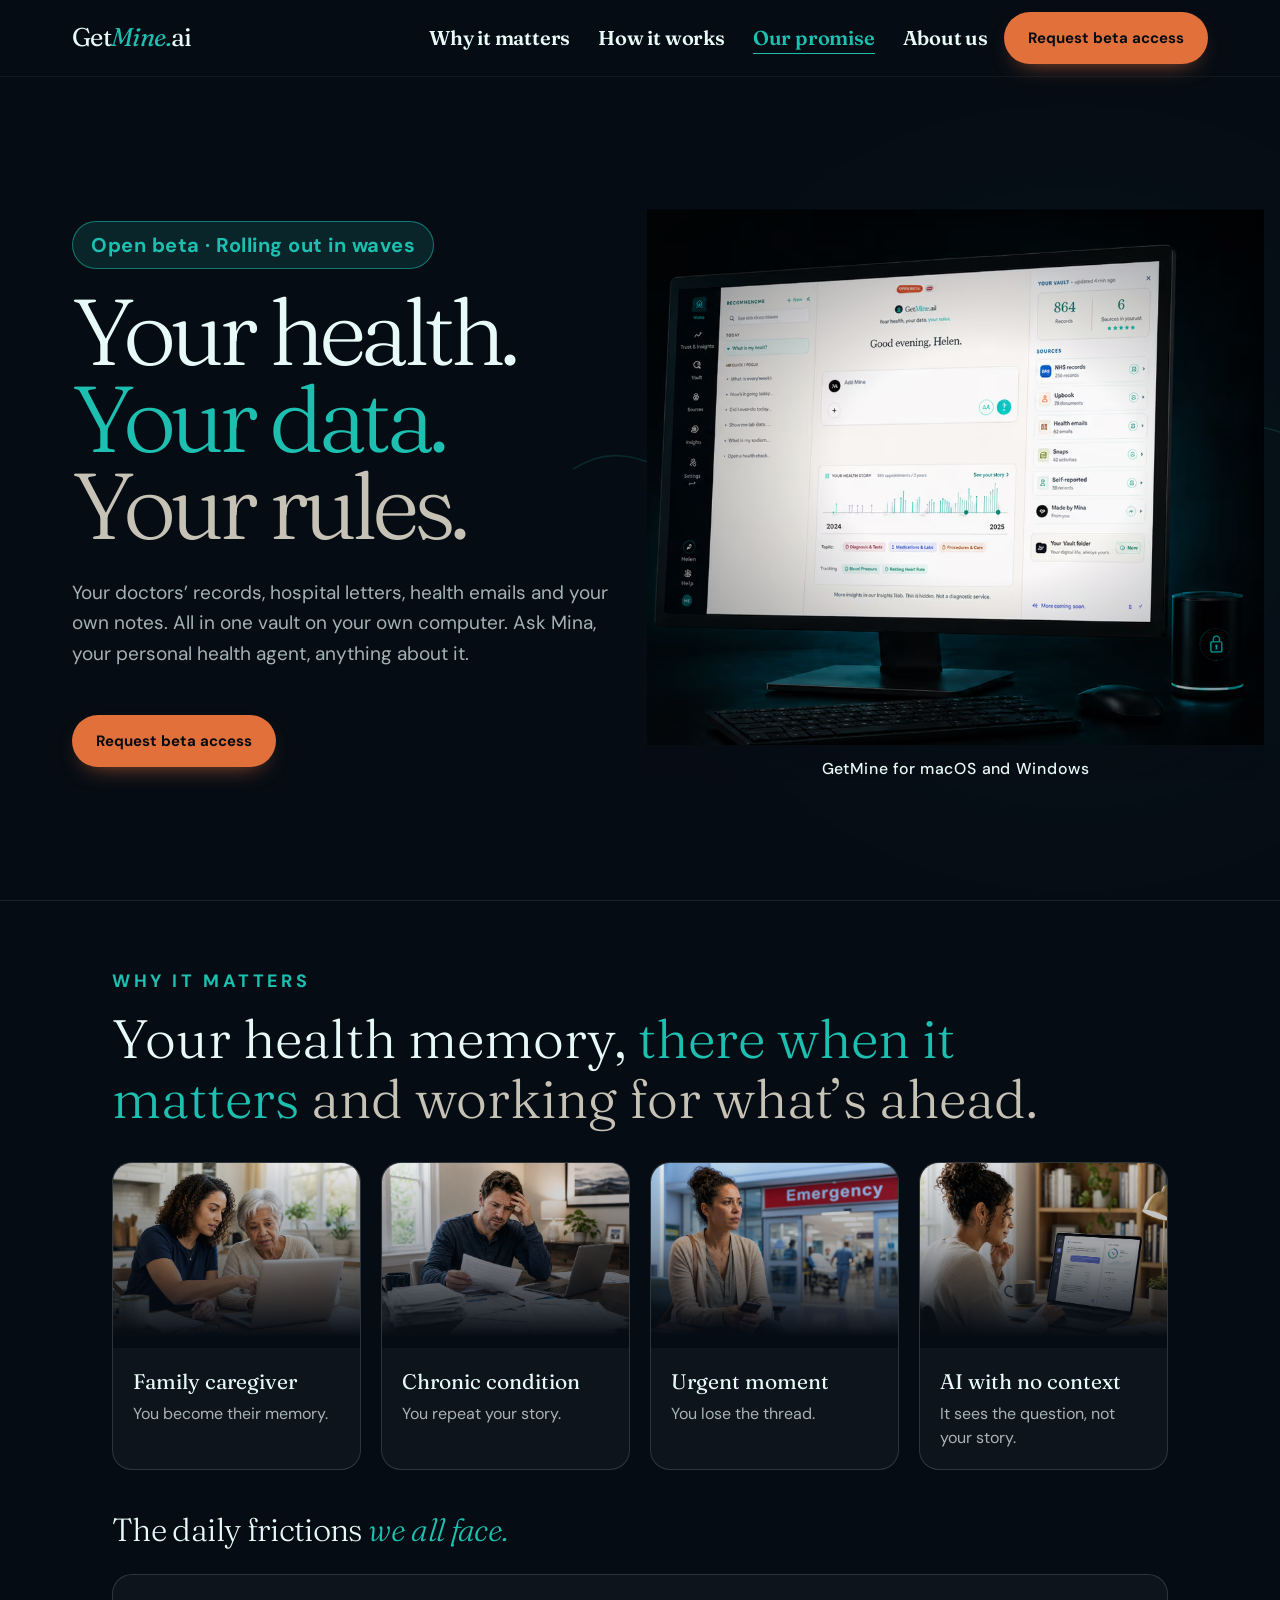
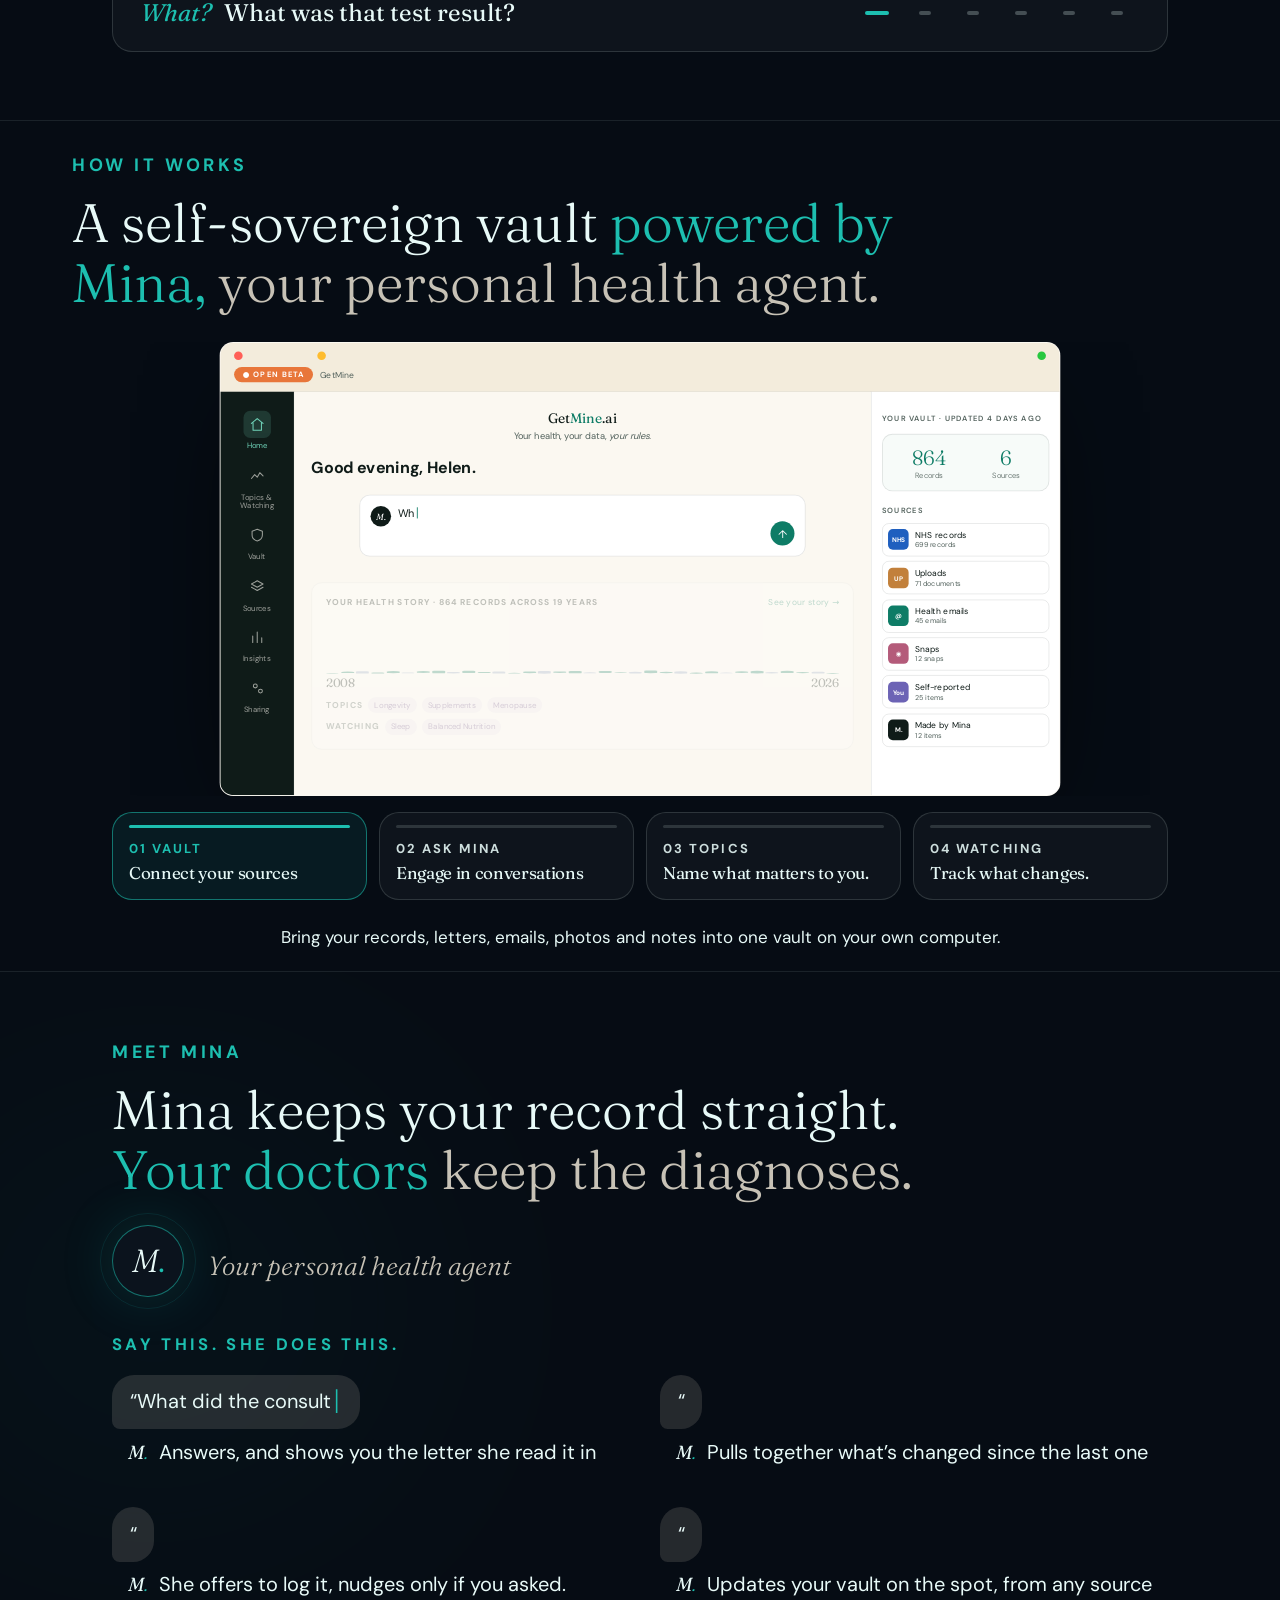
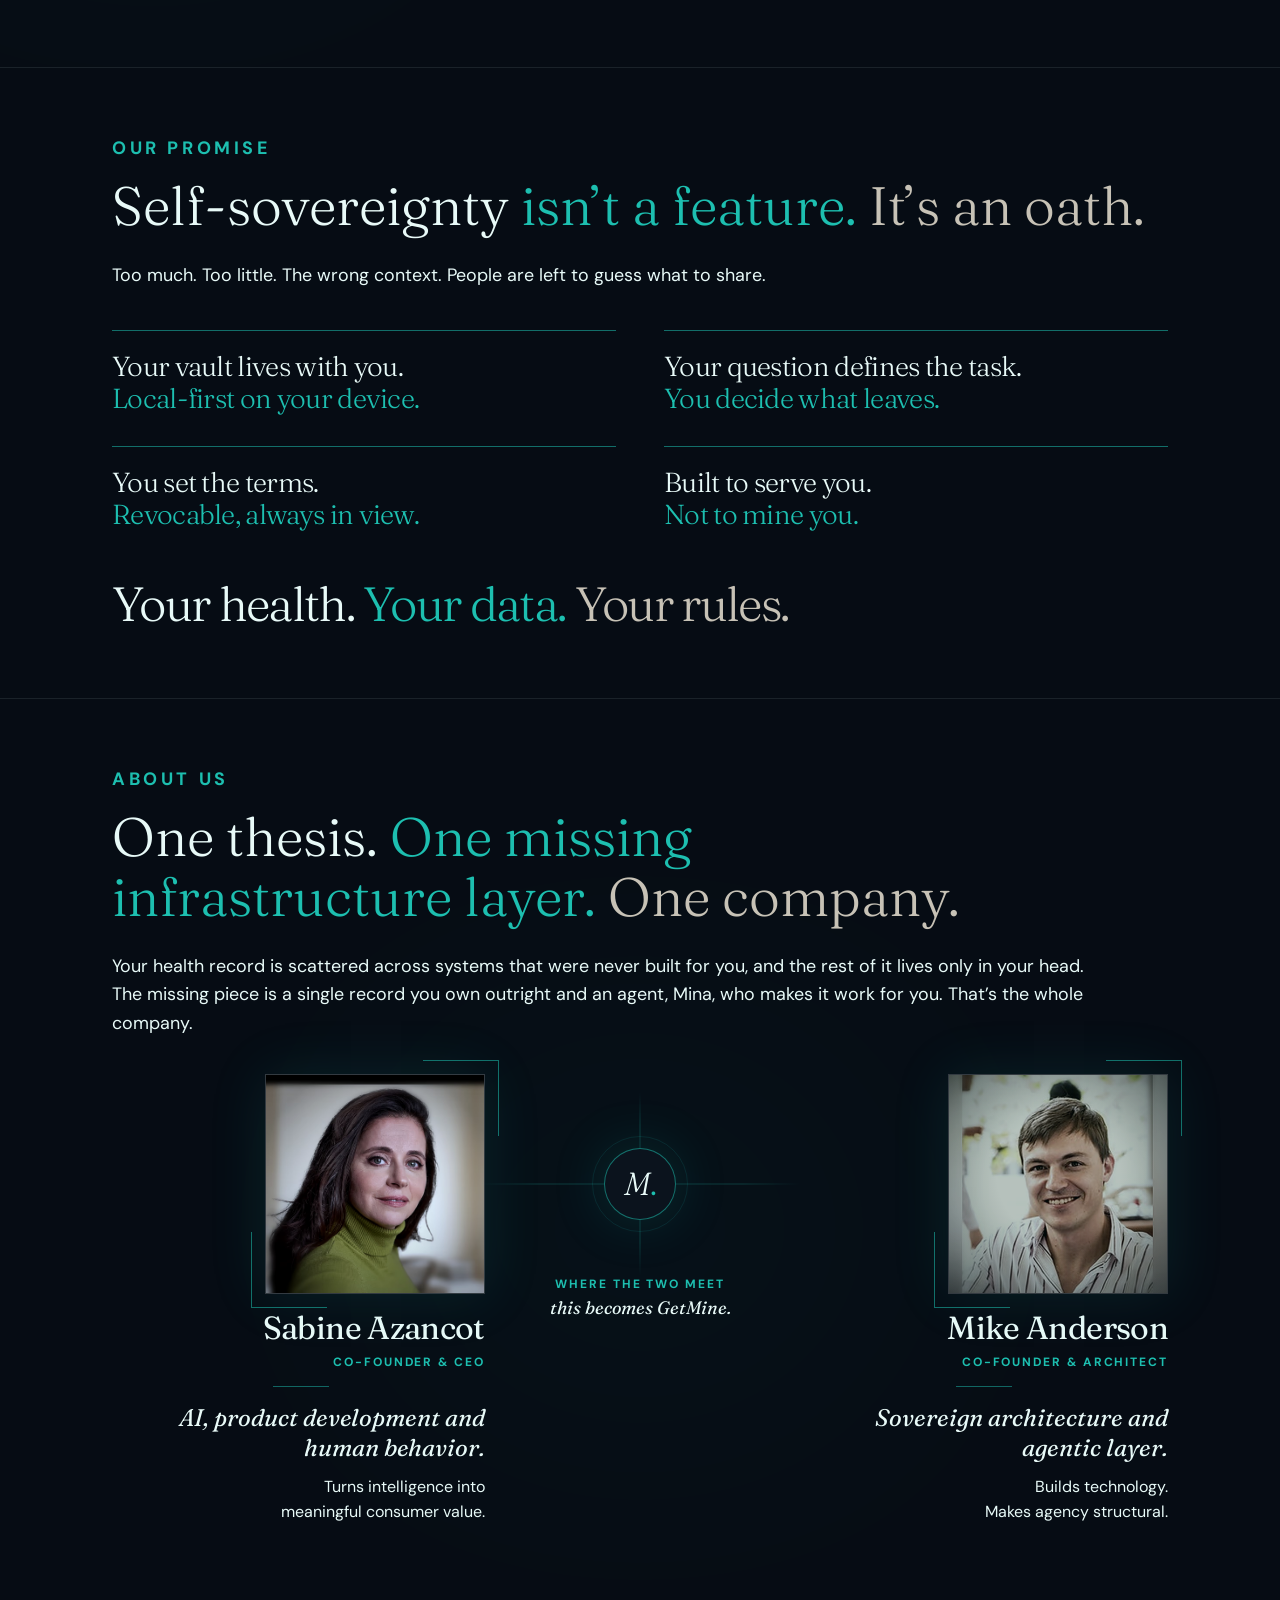
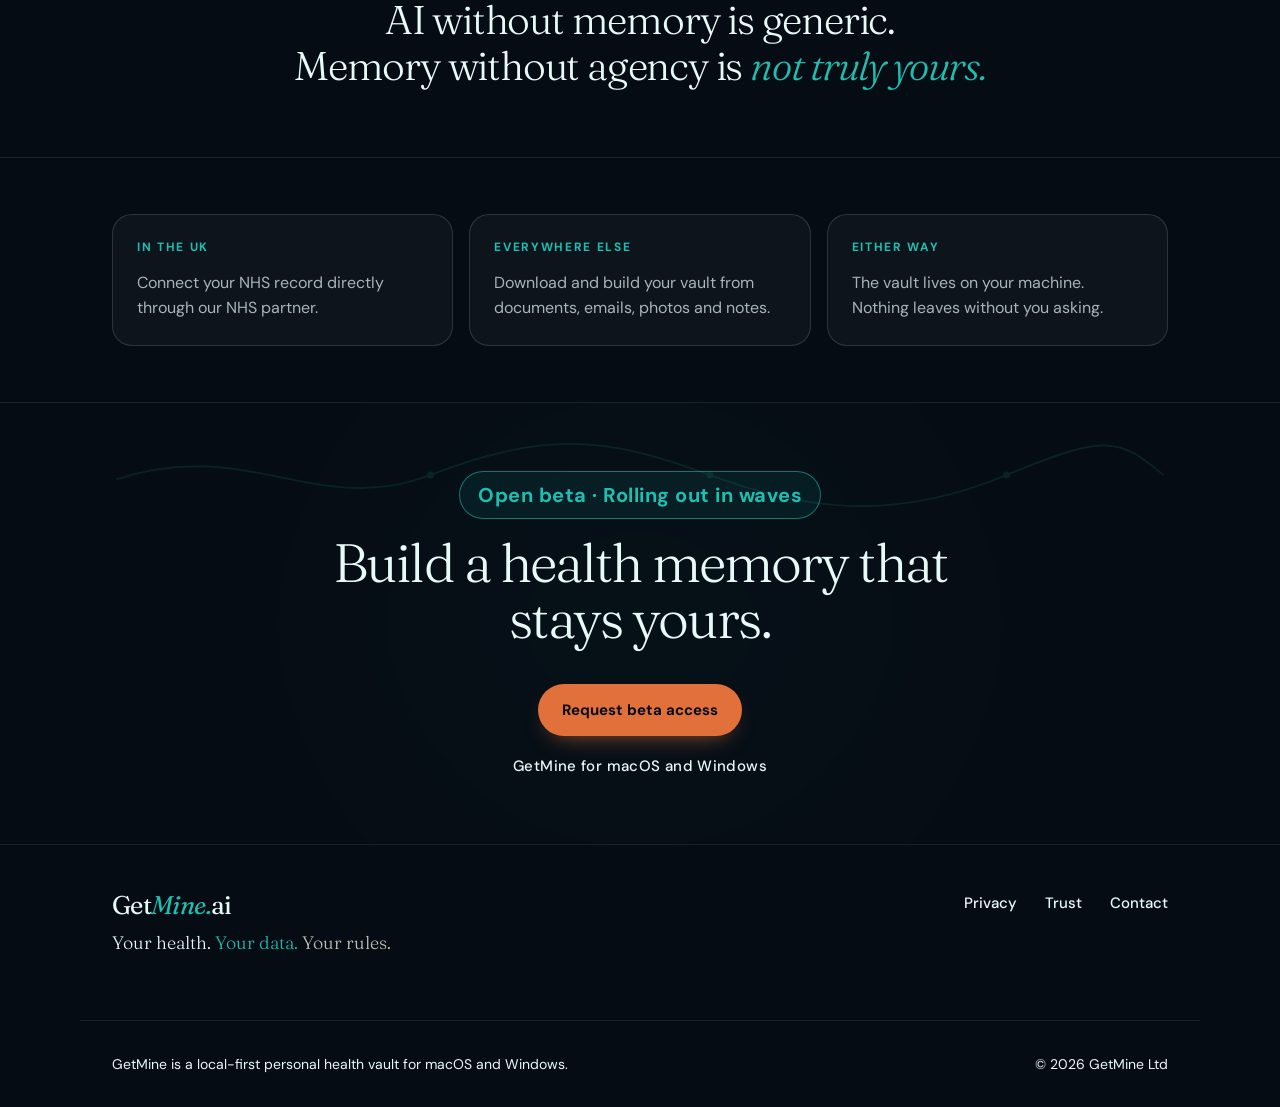
==== index.html @ 26ba9d97 "Website redesign preview for adviser review Co-Authored-By: Claude Opus 5 <noreply@anthropic.com>" ====
<!DOCTYPE html><html lang="en"> <head><meta charset="UTF-8"><meta name="viewport" content="width=device-width, initial-scale=1"><title>GetMine.ai | Your health. Your data. Your rules.</title><meta name="description" content="GetMine is a local-first personal health vault for macOS and Windows, with Mina, your personal health agent, helping you organise and use your health information. Request access to the GetMine open beta."><meta name="author" content="GetMine.ai"><meta name="theme-color" content="#060c14"><link rel="canonical" href="https://getmine.ai/"><meta property="og:type" content="website"><meta property="og:site_name" content="GetMine.ai"><meta property="og:title" content="GetMine.ai | Your health. Your data. Your rules."><meta property="og:description" content="A desktop-native personal health vault for macOS and Windows. Bring records, emails and notes into one vault you control."><meta property="og:url" content="https://getmine.ai/"><meta property="og:image" content="https://getmine.ai/og-image.png"><meta property="og:image:width" content="1200"><meta property="og:image:height" content="630"><meta property="og:image:alt" content="GetMine.ai | your health, your data, your rules"><meta property="og:locale" content="en_GB"><meta name="twitter:card" content="summary_large_image"><meta name="twitter:title" content="GetMine.ai | Your health. Your data. Your rules."><meta name="twitter:description" content="A desktop-native personal health vault for macOS and Windows. Bring records, emails and notes into one vault you control."><meta name="twitter:image" content="https://getmine.ai/og-image.png"><meta name="twitter:image:alt" content="GetMine.ai | your health, your data, your rules"><link rel="icon" type="image/svg+xml" href="/favicon.svg"><link rel="icon" type="image/png" sizes="32x32" href="/favicon-32.png"><link rel="apple-touch-icon" sizes="180x180" href="/apple-touch-icon.png"><style>@font-face{font-family:DM Sans Variable;font-style:normal;font-display:swap;font-weight:100 1000;src:url(/_astro/dm-sans-latin-ext-wght-normal.BOFOeGcA.woff2) format("woff2-variations");unicode-range:U+0100-02BA,U+02BD-02C5,U+02C7-02CC,U+02CE-02D7,U+02DD-02FF,U+0304,U+0308,U+0329,U+1D00-1DBF,U+1E00-1E9F,U+1EF2-1EFF,U+2020,U+20A0-20AB,U+20AD-20C0,U+2113,U+2C60-2C7F,U+A720-A7FF}@font-face{font-family:DM Sans Variable;font-style:normal;font-display:swap;font-weight:100 1000;src:url(/_astro/dm-sans-latin-wght-normal.Xz1IZZA0.woff2) format("woff2-variations");unicode-range:U+0000-00FF,U+0131,U+0152-0153,U+02BB-02BC,U+02C6,U+02DA,U+02DC,U+0304,U+0308,U+0329,U+2000-206F,U+20AC,U+2122,U+2191,U+2193,U+2212,U+2215,U+FEFF,U+FFFD}@font-face{font-family:Fraunces Variable;font-style:normal;font-display:swap;font-weight:100 900;src:url(/_astro/fraunces-vietnamese-wght-normal.CnvboYUG.woff2) format("woff2-variations");unicode-range:U+0102-0103,U+0110-0111,U+0128-0129,U+0168-0169,U+01A0-01A1,U+01AF-01B0,U+0300-0301,U+0303-0304,U+0308-0309,U+0323,U+0329,U+1EA0-1EF9,U+20AB}@font-face{font-family:Fraunces Variable;font-style:normal;font-display:swap;font-weight:100 900;src:url(/_astro/fraunces-latin-ext-wght-normal.Ca2vKHc0.woff2) format("woff2-variations");unicode-range:U+0100-02BA,U+02BD-02C5,U+02C7-02CC,U+02CE-02D7,U+02DD-02FF,U+0304,U+0308,U+0329,U+1D00-1DBF,U+1E00-1E9F,U+1EF2-1EFF,U+2020,U+20A0-20AB,U+20AD-20C0,U+2113,U+2C60-2C7F,U+A720-A7FF}@font-face{font-family:Fraunces Variable;font-style:normal;font-display:swap;font-weight:100 900;src:url(/_astro/fraunces-latin-wght-normal.ukD16Tqj.woff2) format("woff2-variations");unicode-range:U+0000-00FF,U+0131,U+0152-0153,U+02BB-02BC,U+02C6,U+02DA,U+02DC,U+0304,U+0308,U+0329,U+2000-206F,U+20AC,U+2122,U+2191,U+2193,U+2212,U+2215,U+FEFF,U+FFFD}@font-face{font-family:Fraunces Variable;font-style:italic;font-display:swap;font-weight:100 900;src:url(/_astro/fraunces-vietnamese-wght-italic.BicUS2cM.woff2) format("woff2-variations");unicode-range:U+0102-0103,U+0110-0111,U+0128-0129,U+0168-0169,U+01A0-01A1,U+01AF-01B0,U+0300-0301,U+0303-0304,U+0308-0309,U+0323,U+0329,U+1EA0-1EF9,U+20AB}@font-face{font-family:Fraunces Variable;font-style:italic;font-display:swap;font-weight:100 900;src:url(/_astro/fraunces-latin-ext-wght-italic.BfTTTDIL.woff2) format("woff2-variations");unicode-range:U+0100-02BA,U+02BD-02C5,U+02C7-02CC,U+02CE-02D7,U+02DD-02FF,U+0304,U+0308,U+0329,U+1D00-1DBF,U+1E00-1E9F,U+1EF2-1EFF,U+2020,U+20A0-20AB,U+20AD-20C0,U+2113,U+2C60-2C7F,U+A720-A7FF}@font-face{font-family:Fraunces Variable;font-style:italic;font-display:swap;font-weight:100 900;src:url(/_astro/fraunces-latin-wght-italic.Py8at3oI.woff2) format("woff2-variations");unicode-range:U+0000-00FF,U+0131,U+0152-0153,U+02BB-02BC,U+02C6,U+02DA,U+02DC,U+0304,U+0308,U+0329,U+2000-206F,U+20AC,U+2122,U+2191,U+2193,U+2212,U+2215,U+FEFF,U+FFFD}
</style>
<link rel="stylesheet" href="/_astro/Footer.DXB-n5la.css">
<link rel="stylesheet" href="/_astro/index.vnFusyQ6.css">
<style>:root{--navy: #060c14;--navy-2: #0b131d;--teal: #1dbfb0;--taupe: #c7c2b6;--cream: #e8faf8;--ember: #e2703a;--text-secondary: rgb(232 250 248 / 70%);--text-quiet: rgb(232 250 248 / 88%);--surface: rgb(232 250 248 / 3.5%);--surface-raised: rgb(232 250 248 / 5.5%);--line: rgb(232 250 248 / 14%);--line-quiet: rgb(232 250 248 / 9%);--teal-line: rgb(29 191 176 / 55%);--teal-surface: rgb(29 191 176 / 9%);--font-display: "Fraunces Variable", "Fraunces", Georgia, serif;--font-sans: "DM Sans Variable", "DM Sans", system-ui, sans-serif;--text-xs: .75rem;--text-sm: .875rem;--text-body: 1rem;--text-lead: clamp(1.0625rem, 1.4vw, 1.1875rem);--text-h3: clamp(1.45rem, 2.4vw, 2rem);--text-h2: clamp(1.9375rem, 4.6vw, 3.375rem);--text-hero: clamp(4.125rem, 7.3vw, 6.5rem);--space-1: .25rem;--space-2: .5rem;--space-3: .75rem;--space-4: 1rem;--space-5: 1.25rem;--space-6: 1.5rem;--space-8: 2rem;--space-10: 2.5rem;--space-12: 3rem;--space-14: 3.5rem;--space-16: 4rem;--space-20: 5rem;--space-24: 6rem;--space-28: 7rem;--radius-sm: .75rem;--radius-md: 1rem;--radius-lg: 1.25rem;--radius-pill: 999px;--wrap: 70rem;--wrap-wide: 75rem;--ease-gm: cubic-bezier(.22, 1, .36, 1);--ease-fast: .18s var(--ease-gm)}*,*:before,*:after{box-sizing:border-box}html{min-width:20rem;background:var(--navy);color-scheme:dark;scroll-behavior:smooth;scroll-padding-top:4.75rem;-webkit-font-smoothing:antialiased}body{min-height:100vh;margin:0;overflow-x:hidden;background:var(--navy);color:var(--cream);font-family:var(--font-sans)}body.menu-open{overflow:hidden}button,input{font:inherit}button,a{-webkit-tap-highlight-color:transparent}a{color:inherit}img,picture{display:block;max-width:100%}::selection{background:#1dbfb059}:focus-visible{outline:2px solid var(--teal);outline-offset:3px}.sr-only{position:absolute;width:1px;height:1px;padding:0;margin:-1px;overflow:hidden;clip:rect(0,0,0,0);white-space:nowrap;border:0}.wrap,.wrap-wide{width:min(100%,var(--wrap));margin-inline:auto;padding-inline:1.25rem}.wrap-wide{width:min(100%,var(--wrap-wide))}.section-pad{padding-block:3.5rem}.section-edge{border-top:1px solid var(--line-quiet)}.section-heading{max-width:66rem}.section-heading h2{text-wrap:balance}.eyebrow{margin:0;color:var(--teal);font-size:clamp(1.0625rem,1.4vw,1.1875rem);font-weight:700;letter-spacing:.2em;text-transform:uppercase}.section-heading h2 em{color:var(--taupe);font-style:normal}.section-heading h2{margin:1rem 0 0;font-family:var(--font-display);font-size:var(--text-h2);font-weight:300;letter-spacing:0;line-height:1.12}.display{font-family:var(--font-display)}.italic{font-style:italic}.card{border:1px solid var(--line);border-radius:var(--radius-lg);background:var(--surface)}.primary-cta{display:inline-flex;min-height:3.25rem;align-items:center;justify-content:center;gap:.625rem;padding:.75rem 1.5rem;border:0;border-radius:var(--radius-pill);background:var(--ember);box-shadow:0 10px 24px -14px #e2703ae5;color:var(--navy);font-size:.9375rem;font-weight:700;text-decoration:none;transition:transform .18s var(--ease-gm),box-shadow .18s var(--ease-gm),filter .18s var(--ease-gm)}.primary-cta:hover{transform:translateY(-2px);box-shadow:0 14px 28px -14px #e2703af2;filter:brightness(1.05)}@media(min-width:40rem){.wrap,.wrap-wide{padding-inline:2rem}}@media(min-width:48rem){.section-pad{padding-block:5rem}}@media(min-width:64rem){.section-pad{padding-block:4.25rem}}@media(prefers-reduced-motion:reduce){html{scroll-behavior:auto}*,*:before,*:after{animation-duration:.01ms!important;animation-iteration-count:1!important;scroll-behavior:auto!important;transition-duration:.01ms!important}}
</style></head> <body>  <header class="site-header" data-site-header data-astro-cid-dmqpwcec> <div class="nav-wrap wrap-wide" data-astro-cid-dmqpwcec> <div class="nav-left" data-astro-cid-dmqpwcec> <a class="wordmark" href="/#top" aria-label="GetMine.ai home" data-astro-cid-dmqpwcec> <span data-astro-cid-dmqpwcec>Get</span><em data-astro-cid-dmqpwcec>Mine.</em><span data-astro-cid-dmqpwcec>ai</span> </a> <nav class="desktop-nav" aria-label="Primary" data-astro-cid-dmqpwcec> <a href="/#why-it-matters" data-nav-link="why-it-matters" data-astro-cid-dmqpwcec>Why it matters<span aria-hidden="true" data-astro-cid-dmqpwcec></span></a><a href="/#how-it-works" data-nav-link="how-it-works" data-astro-cid-dmqpwcec>How it works<span aria-hidden="true" data-astro-cid-dmqpwcec></span></a><a href="/#our-promise" data-nav-link="our-promise" data-astro-cid-dmqpwcec>Our promise<span aria-hidden="true" data-astro-cid-dmqpwcec></span></a><a href="/#about-us" data-nav-link="about-us" data-astro-cid-dmqpwcec>About us<span aria-hidden="true" data-astro-cid-dmqpwcec></span></a> </nav> </div> <div class="nav-actions" data-astro-cid-dmqpwcec> <div class="invite-friend invite-friend--compact invite-friend--menubar" data-invite-friend data-invite-placement="menubar" data-invite-conditional="true" hidden data-astro-cid-jr7bstod> <button class="invite-trigger" type="button" aria-expanded="false" aria-controls="invite-friend-menubar" data-invite-trigger data-astro-cid-jr7bstod> <span data-astro-cid-jr7bstod>Invite a friend</span> <span aria-hidden="true" data-astro-cid-jr7bstod>→</span> </button> <div id="invite-friend-menubar" class="invite-panel" role="dialog" aria-label="Invite a friend" data-invite-panel hidden data-astro-cid-jr7bstod> <h2 data-astro-cid-jr7bstod>Invite a friend</h2> <p data-astro-cid-jr7bstod>Here’s what they’ll get. Change it to sound like you.</p> <label class="sr-only" for="invite-friend-menubar-message" data-astro-cid-jr7bstod>Message to share</label> <textarea id="invite-friend-menubar-message" rows="4" data-invite-message data-astro-cid-jr7bstod>Have a look at this — all your health records in one place, on your own machine, and you can ask it anything. https://getmine.ai/?src=invite</textarea> <div class="invite-actions" data-astro-cid-jr7bstod> <button class="copy-action" type="button" data-invite-copy data-astro-cid-jr7bstod>Copy message</button> </div> <span class="sr-only" aria-live="polite" data-invite-announcer data-astro-cid-jr7bstod></span> </div> </div> <a class="primary-cta desktop-action header-cta" href="/beta" data-header-cta data-astro-cid-dmqpwcec>Request beta access</a> <button class="menu-button" type="button" aria-expanded="false" aria-controls="mobile-navigation" aria-label="Open menu" data-menu-button data-astro-cid-dmqpwcec> <span data-astro-cid-dmqpwcec></span><span data-astro-cid-dmqpwcec></span><span data-astro-cid-dmqpwcec></span> </button> </div> </div> <div id="mobile-navigation" class="mobile-menu" aria-hidden="true" data-mobile-menu inert data-astro-cid-dmqpwcec> <nav class="wrap" aria-label="Mobile" data-astro-cid-dmqpwcec> <a href="/#why-it-matters" data-menu-link data-astro-cid-dmqpwcec>Why it matters</a><a href="/#how-it-works" data-menu-link data-astro-cid-dmqpwcec>How it works</a><a href="/#our-promise" data-menu-link data-astro-cid-dmqpwcec>Our promise</a><a href="/#about-us" data-menu-link data-astro-cid-dmqpwcec>About us</a> <a class="primary-cta" href="/beta" data-astro-cid-dmqpwcec>Request beta access</a> </nav> </div> </header> <section class="hero" id="top" data-astro-cid-bbe6dxrz> <div class="hero-light" aria-hidden="true" data-astro-cid-bbe6dxrz></div> <div class="wrap-wide hero-grid" data-astro-cid-bbe6dxrz> <div class="hero-copy" data-astro-cid-bbe6dxrz> <span class="beta-status" data-astro-cid-bbe6dxrz>Open beta · Rolling out in waves</span> <h1 data-astro-cid-bbe6dxrz> <span data-astro-cid-bbe6dxrz>Your health.</span> <span data-astro-cid-bbe6dxrz>Your data.</span> <span data-astro-cid-bbe6dxrz>Your rules.</span> </h1> <p data-astro-cid-bbe6dxrz>
Your doctors’ records, hospital letters, health emails and your own notes.
        All in one vault on your own computer. Ask Mina, your personal health agent,
        anything about it.
</p> <div class="hero-actions" id="hero-cta" data-astro-cid-bbe6dxrz> <a class="primary-cta" href="/beta" data-astro-cid-bbe6dxrz>Request beta access</a> </div> </div> <div class="product-scene" data-astro-cid-bbe6dxrz> <svg class="memory-line" viewBox="0 0 1000 250" aria-hidden="true" data-astro-cid-bbe6dxrz> <path d="M0 145 C100 80 160 220 255 145 S415 70 500 145 S670 220 760 145 S915 70 1000 145" data-astro-cid-bbe6dxrz></path> <circle cx="255" cy="145" r="5" data-astro-cid-bbe6dxrz></circle> <circle cx="500" cy="145" r="5" data-astro-cid-bbe6dxrz></circle> <circle cx="760" cy="145" r="5" data-astro-cid-bbe6dxrz></circle> </svg> <picture data-astro-cid-bbe6dxrz> <source srcset="/assets/redesign/getmine-desk-scene.avif" type="image/avif" data-astro-cid-bbe6dxrz> <source srcset="/assets/redesign/getmine-desk-scene.webp" type="image/webp" data-astro-cid-bbe6dxrz> <img src="/assets/redesign/getmine-desk-scene.png" alt="GetMine running on a desktop monitor showing Your Vault, with keyboard and mouse on a desk" width="954" height="828" loading="eager" fetchpriority="high" data-astro-cid-bbe6dxrz> </picture> <div class="scene-shade" aria-hidden="true" data-astro-cid-bbe6dxrz></div> <p data-astro-cid-bbe6dxrz>GetMine for macOS and Windows</p> </div> </div> </section> <section id="why-it-matters" class="section-edge" aria-labelledby="why-it-matters-heading" data-astro-cid-d2vdse7b> <div class="wrap section-pad" data-astro-cid-d2vdse7b> <header class="section-heading" data-astro-cid-d2vdse7b> <p class="eyebrow" data-astro-cid-d2vdse7b>Why it matters</p> <h2 id="why-it-matters-heading" data-astro-cid-d2vdse7b>
Your health memory,
<span data-astro-cid-d2vdse7b>there when it matters</span> <em data-astro-cid-d2vdse7b>and working for what’s ahead.</em> </h2> </header> <ul class="scenario-grid" data-astro-cid-d2vdse7b> <li data-astro-cid-d2vdse7b> <article class="card scenario-card" data-astro-cid-d2vdse7b> <picture data-astro-cid-d2vdse7b> <source srcset="/assets/redesign/family-caregiver.avif" type="image/avif" data-astro-cid-d2vdse7b> <source srcset="/assets/redesign/family-caregiver.webp" type="image/webp" data-astro-cid-d2vdse7b> <img src="/assets/redesign/family-caregiver.webp" alt="A family caregiver helping a relative manage medication" width="1448" height="1086" loading="lazy" decoding="async" style="object-position:50% 40%" data-astro-cid-d2vdse7b> </picture> <div class="picture-shade" aria-hidden="true" data-astro-cid-d2vdse7b></div> <div class="scenario-copy" data-astro-cid-d2vdse7b> <h3 data-astro-cid-d2vdse7b>Family caregiver</h3> <p data-astro-cid-d2vdse7b>You become their memory.</p> </div> </article> </li><li data-astro-cid-d2vdse7b> <article class="card scenario-card" data-astro-cid-d2vdse7b> <picture data-astro-cid-d2vdse7b> <source srcset="/assets/redesign/chronic-condition.avif" type="image/avif" data-astro-cid-d2vdse7b> <source srcset="/assets/redesign/chronic-condition.webp" type="image/webp" data-astro-cid-d2vdse7b> <img src="/assets/redesign/chronic-condition.webp" alt="A person managing health documents and appointments" width="1448" height="1086" loading="lazy" decoding="async" style="object-position:50% 45%" data-astro-cid-d2vdse7b> </picture> <div class="picture-shade" aria-hidden="true" data-astro-cid-d2vdse7b></div> <div class="scenario-copy" data-astro-cid-d2vdse7b> <h3 data-astro-cid-d2vdse7b>Chronic condition</h3> <p data-astro-cid-d2vdse7b>You repeat your story.</p> </div> </article> </li><li data-astro-cid-d2vdse7b> <article class="card scenario-card" data-astro-cid-d2vdse7b> <picture data-astro-cid-d2vdse7b> <source srcset="/assets/redesign/life-transition.avif" type="image/avif" data-astro-cid-d2vdse7b> <source srcset="/assets/redesign/life-transition.webp" type="image/webp" data-astro-cid-d2vdse7b> <img src="/assets/redesign/life-transition.webp" alt="A person searching for health information during an urgent moment" width="1448" height="1086" loading="lazy" decoding="async" style="object-position:50% 40%" data-astro-cid-d2vdse7b> </picture> <div class="picture-shade" aria-hidden="true" data-astro-cid-d2vdse7b></div> <div class="scenario-copy" data-astro-cid-d2vdse7b> <h3 data-astro-cid-d2vdse7b>Urgent moment</h3> <p data-astro-cid-d2vdse7b>You lose the thread.</p> </div> </article> </li><li data-astro-cid-d2vdse7b> <article class="card scenario-card" data-astro-cid-d2vdse7b> <picture data-astro-cid-d2vdse7b> <source srcset="/assets/redesign/best-from-ai.avif" type="image/avif" data-astro-cid-d2vdse7b> <source srcset="/assets/redesign/best-from-ai.webp" type="image/webp" data-astro-cid-d2vdse7b> <img src="/assets/redesign/best-from-ai.webp" alt="A generic AI assistant answering without personal health context" width="1448" height="1086" loading="lazy" decoding="async" style="object-position:50% 45%" data-astro-cid-d2vdse7b> </picture> <div class="picture-shade" aria-hidden="true" data-astro-cid-d2vdse7b></div> <div class="scenario-copy" data-astro-cid-d2vdse7b> <h3 data-astro-cid-d2vdse7b>AI with no context</h3> <p data-astro-cid-d2vdse7b>It sees the question, not your story.</p> </div> </article> </li> </ul> <div class="frictions" data-astro-cid-d2vdse7b> <h3 data-astro-cid-d2vdse7b>The daily frictions <em data-astro-cid-d2vdse7b>we all face.</em></h3> <div class="card friction-rotator" data-frictions data-astro-cid-d2vdse7b> <p aria-live="off" data-astro-cid-d2vdse7b> <em data-friction-question data-astro-cid-d2vdse7b>What?</em> <span data-friction-answer data-astro-cid-d2vdse7b>What was that test result?</span> </p> <div class="friction-controls" role="group" aria-label="Daily frictions" data-astro-cid-d2vdse7b> <button type="button" aria-current="true" aria-label="Show friction 1 of 6" data-question="What?" data-answer="What was that test result?" data-friction-choice data-astro-cid-d2vdse7b><span aria-hidden="true" data-astro-cid-d2vdse7b></span></button><button type="button" aria-label="Show friction 2 of 6" data-question="When?" data-answer="When did I have that vaccine?" data-friction-choice data-astro-cid-d2vdse7b><span aria-hidden="true" data-astro-cid-d2vdse7b></span></button><button type="button" aria-label="Show friction 3 of 6" data-question="How?" data-answer="What dosage was I taking?" data-friction-choice data-astro-cid-d2vdse7b><span aria-hidden="true" data-astro-cid-d2vdse7b></span></button><button type="button" aria-label="Show friction 4 of 6" data-question="Who?" data-answer="Who did I see for this?" data-friction-choice data-astro-cid-d2vdse7b><span aria-hidden="true" data-astro-cid-d2vdse7b></span></button><button type="button" aria-label="Show friction 5 of 6" data-question="Where?" data-answer="Where is that report?" data-friction-choice data-astro-cid-d2vdse7b><span aria-hidden="true" data-astro-cid-d2vdse7b></span></button><button type="button" aria-label="Show friction 6 of 6" data-question="Share?" data-answer="What should I share?" data-friction-choice data-astro-cid-d2vdse7b><span aria-hidden="true" data-astro-cid-d2vdse7b></span></button> </div> <span class="sr-only" aria-live="polite" data-friction-announcer data-astro-cid-d2vdse7b></span> </div> </div> </div> </section> <section id="how-it-works" class="section-edge" aria-labelledby="how-it-works-heading" data-walkthrough data-astro-cid-cmgpsf2k> <div class="wrap-wide heading-wrap" data-astro-cid-cmgpsf2k> <header class="section-heading" data-astro-cid-cmgpsf2k> <p class="eyebrow" data-astro-cid-cmgpsf2k>How it works</p> <h2 id="how-it-works-heading" data-astro-cid-cmgpsf2k>
A self-sovereign vault
<span data-astro-cid-cmgpsf2k>powered by Mina,</span> <em data-astro-cid-cmgpsf2k>your personal health agent.</em> </h2> </header> </div> <div class="desktop-walkthrough" data-astro-cid-cmgpsf2k> <div class="app-stage" data-walkthrough-stage data-astro-cid-cmgpsf2k> <div class="app-window" data-walkthrough-frame data-astro-cid-cmgpsf2k> <div class="titlebar" data-astro-cid-cmgpsf2k> <span class="traffic red" data-astro-cid-cmgpsf2k></span><span class="traffic yellow" data-astro-cid-cmgpsf2k></span><span class="traffic green" data-astro-cid-cmgpsf2k></span> <b data-astro-cid-cmgpsf2k>● Open Beta</b> <small data-astro-cid-cmgpsf2k>GetMine</small> </div> <div class="app-body" data-astro-cid-cmgpsf2k> <nav class="app-nav" aria-label="GetMine app preview" data-astro-cid-cmgpsf2k> <span class="app-nav-item" data-app-nav-item="Home" aria-current="page" data-astro-cid-cmgpsf2k> <span class="app-nav-icon" aria-hidden="true" data-astro-cid-cmgpsf2k> <svg viewBox="0 0 24 24" fill="none" data-astro-cid-cmgpsf2k> <path d="M3 10.5 12 3l9 7.5M5.5 9.5V21h13V9.5" data-astro-cid-cmgpsf2k></path> </svg> </span> <span class="app-nav-label" data-astro-cid-cmgpsf2k>Home</span> </span><span class="app-nav-item" data-app-nav-item="Topics &amp; Watching" data-astro-cid-cmgpsf2k> <span class="app-nav-icon" aria-hidden="true" data-astro-cid-cmgpsf2k> <svg viewBox="0 0 24 24" fill="none" data-astro-cid-cmgpsf2k> <path d="M3 16l5-6 4 4 4-7 5 5" data-astro-cid-cmgpsf2k></path> </svg> </span> <span class="app-nav-label" data-astro-cid-cmgpsf2k>Topics &amp; Watching</span> </span><span class="app-nav-item" data-app-nav-item="Vault" data-astro-cid-cmgpsf2k> <span class="app-nav-icon" aria-hidden="true" data-astro-cid-cmgpsf2k> <svg viewBox="0 0 24 24" fill="none" data-astro-cid-cmgpsf2k> <path d="M12 3l8 3v6c0 5-3.5 8-8 9-4.5-1-8-4-8-9V6l8-3z" data-astro-cid-cmgpsf2k></path> </svg> </span> <span class="app-nav-label" data-astro-cid-cmgpsf2k>Vault</span> </span><span class="app-nav-item" data-app-nav-item="Sources" data-astro-cid-cmgpsf2k> <span class="app-nav-icon" aria-hidden="true" data-astro-cid-cmgpsf2k> <svg viewBox="0 0 24 24" fill="none" data-astro-cid-cmgpsf2k> <path d="M12 3l9 5-9 5-9-5 9-5zM3 13l9 5 9-5" data-astro-cid-cmgpsf2k></path> </svg> </span> <span class="app-nav-label" data-astro-cid-cmgpsf2k>Sources</span> </span><span class="app-nav-item" data-app-nav-item="Insights" data-astro-cid-cmgpsf2k> <span class="app-nav-icon" aria-hidden="true" data-astro-cid-cmgpsf2k> <svg viewBox="0 0 24 24" fill="none" data-astro-cid-cmgpsf2k> <path d="M5 20V10M12 20V4M19 20v-7" data-astro-cid-cmgpsf2k></path> </svg> </span> <span class="app-nav-label" data-astro-cid-cmgpsf2k>Insights</span> </span><span class="app-nav-item" data-app-nav-item="Sharing" data-astro-cid-cmgpsf2k> <span class="app-nav-icon" aria-hidden="true" data-astro-cid-cmgpsf2k> <svg viewBox="0 0 24 24" fill="none" data-astro-cid-cmgpsf2k> <path d="M9 12a3 3 0 1 0 0-6 3 3 0 0 0 0 6zM17 20a3 3 0 1 0 0-6 3 3 0 0 0 0 6z" data-astro-cid-cmgpsf2k></path> </svg> </span> <span class="app-nav-label" data-astro-cid-cmgpsf2k>Sharing</span> </span> </nav> <div class="screen-stack" data-astro-cid-cmgpsf2k> <div id="walkthrough-build" class="product-screen active build-screen" data-walkthrough-panel="0" data-astro-cid-cmgpsf2k> <div class="build-view active" data-build-view="0" data-astro-cid-cmgpsf2k> <div class="brandline" data-astro-cid-cmgpsf2k>Get<span data-astro-cid-cmgpsf2k>Mine</span>.ai</div> <p class="tagline" data-astro-cid-cmgpsf2k>Your health, your data, <em data-astro-cid-cmgpsf2k>your rules.</em></p> <h3 data-astro-cid-cmgpsf2k>Good evening, Helen.</h3> <div class="composer" data-astro-cid-cmgpsf2k> <i data-astro-cid-cmgpsf2k>M.</i><span data-home-prompt data-astro-cid-cmgpsf2k>Ask Mina</span><button aria-label="Send" tabindex="-1" data-astro-cid-cmgpsf2k>↑</button> </div> <div class="health-story" data-health-story data-astro-cid-cmgpsf2k> <div data-astro-cid-cmgpsf2k><b data-astro-cid-cmgpsf2k>Your health story · 864 records across 19 years</b><a data-astro-cid-cmgpsf2k>See your story →</a></div> <div class="story-bars" aria-hidden="true" data-astro-cid-cmgpsf2k> <span style="height:16%;--delay:0ms" data-astro-cid-cmgpsf2k></span><span style="height:45%;--delay:12ms" data-astro-cid-cmgpsf2k></span><span style="height:74%;--delay:24ms" data-astro-cid-cmgpsf2k></span><span style="height:35%;--delay:36ms" data-astro-cid-cmgpsf2k></span><span style="height:64%;--delay:48ms" data-astro-cid-cmgpsf2k></span><span style="height:25%;--delay:60ms" data-astro-cid-cmgpsf2k></span><span style="height:54%;--delay:72ms" data-astro-cid-cmgpsf2k></span><span style="height:83%;--delay:84ms" data-astro-cid-cmgpsf2k></span><span style="height:44%;--delay:96ms" data-astro-cid-cmgpsf2k></span><span style="height:73%;--delay:108ms" data-astro-cid-cmgpsf2k></span><span style="height:34%;--delay:120ms" data-astro-cid-cmgpsf2k></span><span style="height:63%;--delay:132ms" data-astro-cid-cmgpsf2k></span><span style="height:24%;--delay:144ms" data-astro-cid-cmgpsf2k></span><span style="height:53%;--delay:156ms" data-astro-cid-cmgpsf2k></span><span style="height:82%;--delay:168ms" data-astro-cid-cmgpsf2k></span><span style="height:43%;--delay:180ms" data-astro-cid-cmgpsf2k></span><span style="height:72%;--delay:192ms" data-astro-cid-cmgpsf2k></span><span style="height:33%;--delay:204ms" data-astro-cid-cmgpsf2k></span><span style="height:62%;--delay:216ms" data-astro-cid-cmgpsf2k></span><span style="height:23%;--delay:228ms" data-astro-cid-cmgpsf2k></span><span style="height:52%;--delay:240ms" data-astro-cid-cmgpsf2k></span><span style="height:81%;--delay:252ms" data-astro-cid-cmgpsf2k></span><span style="height:42%;--delay:264ms" data-astro-cid-cmgpsf2k></span><span style="height:71%;--delay:276ms" data-astro-cid-cmgpsf2k></span><span style="height:32%;--delay:288ms" data-astro-cid-cmgpsf2k></span><span style="height:61%;--delay:300ms" data-astro-cid-cmgpsf2k></span><span style="height:22%;--delay:312ms" data-astro-cid-cmgpsf2k></span><span style="height:51%;--delay:324ms" data-astro-cid-cmgpsf2k></span><span style="height:80%;--delay:336ms" data-astro-cid-cmgpsf2k></span><span style="height:41%;--delay:348ms" data-astro-cid-cmgpsf2k></span><span style="height:70%;--delay:360ms" data-astro-cid-cmgpsf2k></span><span style="height:31%;--delay:372ms" data-astro-cid-cmgpsf2k></span><span style="height:60%;--delay:384ms" data-astro-cid-cmgpsf2k></span><span style="height:21%;--delay:396ms" data-astro-cid-cmgpsf2k></span> </div> <div class="years" data-astro-cid-cmgpsf2k><span data-astro-cid-cmgpsf2k>2008</span><span data-astro-cid-cmgpsf2k>2026</span></div> <p data-astro-cid-cmgpsf2k><b data-astro-cid-cmgpsf2k>Topics</b> <em data-astro-cid-cmgpsf2k>Longevity</em> <em data-astro-cid-cmgpsf2k>Supplements</em> <em data-astro-cid-cmgpsf2k>Menopause</em></p> <p data-astro-cid-cmgpsf2k><b data-astro-cid-cmgpsf2k>Watching</b> <em data-astro-cid-cmgpsf2k>Sleep</em> <em data-astro-cid-cmgpsf2k>Balanced Nutrition</em></p> </div> </div> <div class="build-view vault-preview" data-build-view="1" aria-hidden="true" data-astro-cid-cmgpsf2k> <div class="screen-title" data-astro-cid-cmgpsf2k> <div data-astro-cid-cmgpsf2k><h3 data-astro-cid-cmgpsf2k>Your Vault</h3><p data-astro-cid-cmgpsf2k>864 records · 6 sources</p></div> <span class="nhs-id" data-astro-cid-cmgpsf2k><b data-astro-cid-cmgpsf2k>NHS</b> 485 902 1736 · Riverside Health Centre</span> </div> <div class="mina-read" data-astro-cid-cmgpsf2k> <i data-astro-cid-cmgpsf2k>M.</i><p data-astro-cid-cmgpsf2k><b data-astro-cid-cmgpsf2k>Mina’s read on your vault</b><br data-astro-cid-cmgpsf2k>864 records across 19 years, your whole health memory in one place. 6 of 6 sources up to date.</p> </div> <div class="browse-row" data-astro-cid-cmgpsf2k><b data-astro-cid-cmgpsf2k>Browse</b><span data-astro-cid-cmgpsf2k><em data-astro-cid-cmgpsf2k>By source</em><i data-astro-cid-cmgpsf2k>By category</i></span><small data-astro-cid-cmgpsf2k>6 sources · where it came from</small></div> <div class="vault-card-grid source-grid" data-astro-cid-cmgpsf2k> <article style="--item-delay:0ms" data-astro-cid-cmgpsf2k> <b data-astro-cid-cmgpsf2k>NH</b><div data-astro-cid-cmgpsf2k><strong data-astro-cid-cmgpsf2k>699 <span data-astro-cid-cmgpsf2k>NHS records</span></strong><p data-astro-cid-cmgpsf2k>Your electronic health record</p><small data-astro-cid-cmgpsf2k>● Synced 6 days ago</small></div> </article><article style="--item-delay:80ms" data-astro-cid-cmgpsf2k> <b data-astro-cid-cmgpsf2k>UP</b><div data-astro-cid-cmgpsf2k><strong data-astro-cid-cmgpsf2k>71 <span data-astro-cid-cmgpsf2k>Uploads</span></strong><p data-astro-cid-cmgpsf2k>Files and documents you add</p><small data-astro-cid-cmgpsf2k>● Added 4 days ago</small></div> </article><article style="--item-delay:160ms" data-astro-cid-cmgpsf2k> <b data-astro-cid-cmgpsf2k>@</b><div data-astro-cid-cmgpsf2k><strong data-astro-cid-cmgpsf2k>45 <span data-astro-cid-cmgpsf2k>Health emails</span></strong><p data-astro-cid-cmgpsf2k>Health mail, scanned locally</p><small data-astro-cid-cmgpsf2k>● Scanned 4 days ago</small></div> </article><article style="--item-delay:240ms" data-astro-cid-cmgpsf2k> <b data-astro-cid-cmgpsf2k>◉</b><div data-astro-cid-cmgpsf2k><strong data-astro-cid-cmgpsf2k>12 <span data-astro-cid-cmgpsf2k>Snaps</span></strong><p data-astro-cid-cmgpsf2k>Photos of paper and packaging</p><small data-astro-cid-cmgpsf2k>● Added 20 Jul</small></div> </article><article style="--item-delay:320ms" data-astro-cid-cmgpsf2k> <b data-astro-cid-cmgpsf2k>YO</b><div data-astro-cid-cmgpsf2k><strong data-astro-cid-cmgpsf2k>25 <span data-astro-cid-cmgpsf2k>Self-reported</span></strong><p data-astro-cid-cmgpsf2k>What only you can tell</p><small data-astro-cid-cmgpsf2k>● Added by you</small></div> </article><article style="--item-delay:400ms" data-astro-cid-cmgpsf2k> <b data-astro-cid-cmgpsf2k>M.</b><div data-astro-cid-cmgpsf2k><strong data-astro-cid-cmgpsf2k>12 <span data-astro-cid-cmgpsf2k>Made by Mina</span></strong><p data-astro-cid-cmgpsf2k>Summaries Mina writes for you</p><small data-astro-cid-cmgpsf2k>● By Mina</small></div> </article> </div> </div> <div class="build-view vault-preview" data-build-view="2" aria-hidden="true" data-astro-cid-cmgpsf2k> <div class="screen-title" data-astro-cid-cmgpsf2k> <div data-astro-cid-cmgpsf2k><h3 data-astro-cid-cmgpsf2k>Your Vault</h3><p data-astro-cid-cmgpsf2k>864 records · 6 sources</p></div> <span class="nhs-id" data-astro-cid-cmgpsf2k><b data-astro-cid-cmgpsf2k>NHS</b> 485 902 1736 · Riverside Health Centre</span> </div> <div class="mina-read" data-astro-cid-cmgpsf2k> <i data-astro-cid-cmgpsf2k>M.</i><p data-astro-cid-cmgpsf2k><b data-astro-cid-cmgpsf2k>Mina’s read on your vault</b><br data-astro-cid-cmgpsf2k>864 records across 19 years, your whole health memory in one place. 6 of 6 sources up to date.</p> </div> <div class="browse-row" data-astro-cid-cmgpsf2k><b data-astro-cid-cmgpsf2k>Browse</b><span data-astro-cid-cmgpsf2k><i data-astro-cid-cmgpsf2k>By source</i><em data-astro-cid-cmgpsf2k>By category</em></span><small data-astro-cid-cmgpsf2k>15 categories · what it is</small></div> <div class="vault-card-grid category-grid" data-astro-cid-cmgpsf2k> <article style="--item-delay:0ms" data-astro-cid-cmgpsf2k> <span class="cat-icon" aria-hidden="true" data-astro-cid-cmgpsf2k> <svg viewBox="0 0 24 24" fill="none" data-astro-cid-cmgpsf2k> <path d="M6 3h9l3 3v15H6zM9 10h6M9 14h6M9 18h4" data-astro-cid-cmgpsf2k></path> </svg> </span> <strong data-astro-cid-cmgpsf2k>363 <span data-astro-cid-cmgpsf2k>Clinical notes</span></strong> <small class="cat-tags" data-astro-cid-cmgpsf2k><em class="tag tag-amber" data-astro-cid-cmgpsf2k>Uploads 1</em><em class="tag tag-nhs" data-astro-cid-cmgpsf2k>NHS 362</em></small> </article><article style="--item-delay:45ms" data-astro-cid-cmgpsf2k> <span class="cat-icon" aria-hidden="true" data-astro-cid-cmgpsf2k> <svg viewBox="0 0 24 24" fill="none" data-astro-cid-cmgpsf2k> <path d="M5 5h14v16H5zM8 3v4M16 3v4M5 9h14M9 13h2M13 13h2M9 17h2" data-astro-cid-cmgpsf2k></path> </svg> </span> <strong data-astro-cid-cmgpsf2k>218 <span data-astro-cid-cmgpsf2k>Appointments</span></strong> <small class="cat-tags" data-astro-cid-cmgpsf2k><em class="tag tag-amber" data-astro-cid-cmgpsf2k>Uploads 8</em><em class="tag tag-email" data-astro-cid-cmgpsf2k>Emails 23</em></small> </article><article style="--item-delay:90ms" data-astro-cid-cmgpsf2k> <span class="cat-icon" aria-hidden="true" data-astro-cid-cmgpsf2k> <svg viewBox="0 0 24 24" fill="none" data-astro-cid-cmgpsf2k> <path d="M9 3v6l-4 8a3 3 0 0 0 3 4h8a3 3 0 0 0 3-4l-4-8V3M8 9h8M8 16h8" data-astro-cid-cmgpsf2k></path> </svg> </span> <strong data-astro-cid-cmgpsf2k>137 <span data-astro-cid-cmgpsf2k>Test results</span></strong> <small class="cat-tags" data-astro-cid-cmgpsf2k><em class="tag tag-amber" data-astro-cid-cmgpsf2k>Uploads 9</em><em class="tag tag-nhs" data-astro-cid-cmgpsf2k>NHS 126</em></small> </article><article style="--item-delay:135ms" data-astro-cid-cmgpsf2k> <span class="cat-icon" aria-hidden="true" data-astro-cid-cmgpsf2k> <svg viewBox="0 0 24 24" fill="none" data-astro-cid-cmgpsf2k> <path d="M6 3h8l4 4v14H6zM14 3v5h4M9 12h6M9 16h6" data-astro-cid-cmgpsf2k></path> </svg> </span> <strong data-astro-cid-cmgpsf2k>44 <span data-astro-cid-cmgpsf2k>Letters &amp; docs</span></strong> <small class="cat-tags" data-astro-cid-cmgpsf2k><em class="tag tag-amber" data-astro-cid-cmgpsf2k>Uploads 30</em><em class="tag tag-email" data-astro-cid-cmgpsf2k>Emails 14</em></small> </article><article style="--item-delay:180ms" data-astro-cid-cmgpsf2k> <span class="cat-icon" aria-hidden="true" data-astro-cid-cmgpsf2k> <svg viewBox="0 0 24 24" fill="none" data-astro-cid-cmgpsf2k> <path d="M5 8a3 3 0 1 0 0-6 3 3 0 0 0 0 6zM19 22a3 3 0 1 0 0-6 3 3 0 0 0 0 6zM8 6h4a4 4 0 0 1 4 4v4" data-astro-cid-cmgpsf2k></path> </svg> </span> <strong data-astro-cid-cmgpsf2k>20 <span data-astro-cid-cmgpsf2k>Topics &amp; watching</span></strong> <small class="cat-tags" data-astro-cid-cmgpsf2k><em class="tag tag-you" data-astro-cid-cmgpsf2k>You 20</em></small> </article><article style="--item-delay:225ms" data-astro-cid-cmgpsf2k> <span class="cat-icon" aria-hidden="true" data-astro-cid-cmgpsf2k> <svg viewBox="0 0 24 24" fill="none" data-astro-cid-cmgpsf2k> <path d="M8.5 4.5a4.95 4.95 0 0 1 7 7l-4 4a4.95 4.95 0 0 1-7-7zM8 12l4 4" data-astro-cid-cmgpsf2k></path> </svg> </span> <strong data-astro-cid-cmgpsf2k>19 <span data-astro-cid-cmgpsf2k>Medications</span></strong> <small class="cat-tags" data-astro-cid-cmgpsf2k><em class="tag tag-snap" data-astro-cid-cmgpsf2k>Snaps 6</em><em class="tag tag-nhs" data-astro-cid-cmgpsf2k>NHS 12</em></small> </article><article style="--item-delay:270ms" data-astro-cid-cmgpsf2k> <span class="cat-icon" aria-hidden="true" data-astro-cid-cmgpsf2k> <svg viewBox="0 0 24 24" fill="none" data-astro-cid-cmgpsf2k> <path d="M14 4l6 6M13 7l4 4M5 19l8-8M4 20l3-1-2-2zM16 3l5 5" data-astro-cid-cmgpsf2k></path> </svg> </span> <strong data-astro-cid-cmgpsf2k>15 <span data-astro-cid-cmgpsf2k>Vaccinations</span></strong> <small class="cat-tags" data-astro-cid-cmgpsf2k><em class="tag tag-amber" data-astro-cid-cmgpsf2k>Uploads 5</em><em class="tag tag-nhs" data-astro-cid-cmgpsf2k>NHS 8</em></small> </article><article style="--item-delay:315ms" data-astro-cid-cmgpsf2k> <span class="cat-icon" aria-hidden="true" data-astro-cid-cmgpsf2k> <svg viewBox="0 0 24 24" fill="none" data-astro-cid-cmgpsf2k> <path d="M5 3h14v18H5zM8 16l3-3 2 2 3-5M8 8h5" data-astro-cid-cmgpsf2k></path> </svg> </span> <strong data-astro-cid-cmgpsf2k>12 <span data-astro-cid-cmgpsf2k>Summaries &amp; reports</span></strong> <small class="cat-tags" data-astro-cid-cmgpsf2k><em class="tag tag-mina" data-astro-cid-cmgpsf2k>Mina 12</em></small> </article><article style="--item-delay:360ms" data-astro-cid-cmgpsf2k> <span class="cat-icon" aria-hidden="true" data-astro-cid-cmgpsf2k> <svg viewBox="0 0 24 24" fill="none" data-astro-cid-cmgpsf2k> <path d="M8 4h8M9 3h6v3H9zM6 5h12v16H6zM9 11h6M9 15h6" data-astro-cid-cmgpsf2k></path> </svg> </span> <strong data-astro-cid-cmgpsf2k>8 <span data-astro-cid-cmgpsf2k>Assessments</span></strong> <small class="cat-tags" data-astro-cid-cmgpsf2k><em class="tag tag-amber" data-astro-cid-cmgpsf2k>Uploads 8</em></small> </article><article style="--item-delay:405ms" data-astro-cid-cmgpsf2k> <span class="cat-icon" aria-hidden="true" data-astro-cid-cmgpsf2k> <svg viewBox="0 0 24 24" fill="none" data-astro-cid-cmgpsf2k> <path d="M12 3l8 3v6c0 5-3.5 8-8 9-4.5-1-8-4-8-9V6zM8.5 12l2.2 2.2 4.8-5" data-astro-cid-cmgpsf2k></path> </svg> </span> <strong data-astro-cid-cmgpsf2k>7 <span data-astro-cid-cmgpsf2k>Insurance</span></strong> <small class="cat-tags" data-astro-cid-cmgpsf2k><em class="tag tag-amber" data-astro-cid-cmgpsf2k>Uploads 3</em><em class="tag tag-email" data-astro-cid-cmgpsf2k>Emails 3</em></small> </article><article style="--item-delay:450ms" data-astro-cid-cmgpsf2k> <span class="cat-icon" aria-hidden="true" data-astro-cid-cmgpsf2k> <svg viewBox="0 0 24 24" fill="none" data-astro-cid-cmgpsf2k> <path d="M19 4C10 4 5 9 5 18c9 0 14-5 14-14zM5 18c3-4 7-7 12-10" data-astro-cid-cmgpsf2k></path> </svg> </span> <strong data-astro-cid-cmgpsf2k>5 <span data-astro-cid-cmgpsf2k>Supplements</span></strong> <small class="cat-tags" data-astro-cid-cmgpsf2k><em class="tag tag-snap" data-astro-cid-cmgpsf2k>Snaps 4</em><em class="tag tag-amber" data-astro-cid-cmgpsf2k>Uploads 1</em></small> </article><article style="--item-delay:495ms" data-astro-cid-cmgpsf2k> <span class="cat-icon" aria-hidden="true" data-astro-cid-cmgpsf2k> <svg viewBox="0 0 24 24" fill="none" data-astro-cid-cmgpsf2k> <path d="M12 21S4 16 4 9a4 4 0 0 1 7-2 4 4 0 0 1 7 2c0 7-6 12-6 12zM8 12h3l1-3 2 6 1-3h2" data-astro-cid-cmgpsf2k></path> </svg> </span> <strong data-astro-cid-cmgpsf2k>3 <span data-astro-cid-cmgpsf2k>Conditions</span></strong> <small class="cat-tags" data-astro-cid-cmgpsf2k><em class="tag tag-nhs" data-astro-cid-cmgpsf2k>NHS 3</em></small> </article><article style="--item-delay:540ms" data-astro-cid-cmgpsf2k> <span class="cat-icon" aria-hidden="true" data-astro-cid-cmgpsf2k> <svg viewBox="0 0 24 24" fill="none" data-astro-cid-cmgpsf2k> <path d="M3 7h7l2 2h9v11H3zM3 7V5h7l2 2" data-astro-cid-cmgpsf2k></path> </svg> </span> <strong data-astro-cid-cmgpsf2k>2 <span data-astro-cid-cmgpsf2k>Unfiled</span></strong> <small class="cat-tags" data-astro-cid-cmgpsf2k><em class="tag tag-amber" data-astro-cid-cmgpsf2k>Uploads 2</em></small> </article><article style="--item-delay:585ms" data-astro-cid-cmgpsf2k> <span class="cat-icon" aria-hidden="true" data-astro-cid-cmgpsf2k> <svg viewBox="0 0 24 24" fill="none" data-astro-cid-cmgpsf2k> <path d="M8 11a3 3 0 1 0 0-6 3 3 0 0 0 0 6zM16 11a3 3 0 1 0 0-6 3 3 0 0 0 0 6zM3 21c0-4 2-7 5-7s5 3 5 7M11 21c0-4 2-7 5-7s5 3 5 7" data-astro-cid-cmgpsf2k></path> </svg> </span> <strong data-astro-cid-cmgpsf2k>2 <span data-astro-cid-cmgpsf2k>Family history</span></strong> <small class="cat-tags" data-astro-cid-cmgpsf2k><em class="tag tag-you" data-astro-cid-cmgpsf2k>You 2</em></small> </article><article style="--item-delay:630ms" data-astro-cid-cmgpsf2k> <span class="cat-icon" aria-hidden="true" data-astro-cid-cmgpsf2k> <svg viewBox="0 0 24 24" fill="none" data-astro-cid-cmgpsf2k> <path d="M4 9V4h5M15 4h5v5M20 15v5h-5M9 20H4v-5M8 12h8" data-astro-cid-cmgpsf2k></path> </svg> </span> <strong data-astro-cid-cmgpsf2k>2 <span data-astro-cid-cmgpsf2k>Scans &amp; imaging</span></strong> <small class="cat-tags" data-astro-cid-cmgpsf2k><em class="tag tag-amber" data-astro-cid-cmgpsf2k>Uploads 2</em></small> </article> </div> </div> </div> <div id="walkthrough-ask" class="product-screen" data-walkthrough-panel="1" hidden data-astro-cid-cmgpsf2k> <div class="conversation-head" data-astro-cid-cmgpsf2k> <span data-astro-cid-cmgpsf2k>CONVERSATIONS</span><a data-astro-cid-cmgpsf2k>+ New</a> </div> <div class="ask-exchanges" data-ask-exchanges aria-live="polite" data-astro-cid-cmgpsf2k> <article class="ask-exchange active" data-ask-exchange="0" aria-hidden="false" data-astro-cid-cmgpsf2k> <div class="question" data-astro-cid-cmgpsf2k>What is the current status of my vaccinations?</div> <div class="mina-answer" data-astro-cid-cmgpsf2k> <i data-astro-cid-cmgpsf2k>M.</i> <div data-astro-cid-cmgpsf2k> <p data-astro-cid-cmgpsf2k>Here’s the complete picture of your vaccinations, pulled from your NHS record, letters, emails and snaps:</p> <p data-astro-cid-cmgpsf2k><b data-astro-cid-cmgpsf2k>Routine immunisations:</b> your NHS record shows three COVID-19 doses plus the bivalent booster, and a flu vaccine from November 2022.</p><p data-astro-cid-cmgpsf2k><b data-astro-cid-cmgpsf2k>Shingles:</b> you received Shingrix on 30 January 2026. This is confirmed by three independent sources.</p><p data-astro-cid-cmgpsf2k><b data-astro-cid-cmgpsf2k>Gaps:</b> I did not find a recorded pneumococcal vaccine. You may want to ask your GP whether you are eligible.</p> <div class="source-chips" data-astro-cid-cmgpsf2k> <span data-astro-cid-cmgpsf2k>NHS 4</span><span data-astro-cid-cmgpsf2k>Letters 2</span><span data-astro-cid-cmgpsf2k>Snaps 1</span><span data-astro-cid-cmgpsf2k>Emails 1</span> </div> </div> </div> </article><article class="ask-exchange" data-ask-exchange="1" aria-hidden="true" data-astro-cid-cmgpsf2k> <div class="question" data-astro-cid-cmgpsf2k>What do my health assessments show?</div> <div class="mina-answer" data-astro-cid-cmgpsf2k> <i data-astro-cid-cmgpsf2k>M.</i> <div data-astro-cid-cmgpsf2k> <p data-astro-cid-cmgpsf2k>You have eight health assessments on file, spanning 2015 to 2026. Here is what stands out:</p> <p data-astro-cid-cmgpsf2k><b data-astro-cid-cmgpsf2k>Most recent, April 2026:</b> total cholesterol and HbA1c both improved compared with the prior year. BMI increased to 25.5, which is just inside the overweight range.</p><p data-astro-cid-cmgpsf2k><b data-astro-cid-cmgpsf2k>January 2025:</b> cardiovascular metrics were optimal, but CRP was slightly raised. No follow-up blood test was recorded after this.</p><p data-astro-cid-cmgpsf2k><b data-astro-cid-cmgpsf2k>Key trend:</b> grip strength has been flagged as below average for your profile in three consecutive assessments.</p> <div class="source-chips" data-astro-cid-cmgpsf2k> <span data-astro-cid-cmgpsf2k>Assessments 8</span><span data-astro-cid-cmgpsf2k>NHS 3</span><span data-astro-cid-cmgpsf2k>Uploads 5</span> </div> </div> </div> </article><article class="ask-exchange" data-ask-exchange="2" aria-hidden="true" data-astro-cid-cmgpsf2k> <div class="question" data-astro-cid-cmgpsf2k>I am going to see my GP. What should I flag?</div> <div class="mina-answer" data-astro-cid-cmgpsf2k> <i data-astro-cid-cmgpsf2k>M.</i> <div data-astro-cid-cmgpsf2k> <p data-astro-cid-cmgpsf2k>Here are the items from your vault that are most relevant to your GP check-up in July 2026:</p> <p data-astro-cid-cmgpsf2k><b data-astro-cid-cmgpsf2k>ECG result:</b> your January 2026 scan noted borderline ST changes. The report recommended a cardiology review, but I cannot find confirmation that it was booked.</p><p data-astro-cid-cmgpsf2k><b data-astro-cid-cmgpsf2k>White cell count:</b> a raised count was flagged in February 2026. I do not see the follow-up result.</p><p data-astro-cid-cmgpsf2k><b data-astro-cid-cmgpsf2k>Recent bloods:</b> cholesterol, hsCRP and a urinary infection were all flagged in February 2026.</p> <div class="source-chips" data-astro-cid-cmgpsf2k> <span data-astro-cid-cmgpsf2k>Test results 6</span><span data-astro-cid-cmgpsf2k>Letters 3</span><span data-astro-cid-cmgpsf2k>NHS 2</span> </div> </div> </div> </article><article class="ask-exchange" data-ask-exchange="3" aria-hidden="true" data-astro-cid-cmgpsf2k> <div class="question" data-astro-cid-cmgpsf2k>What is my current medication and supplement regime?</div> <div class="mina-answer" data-astro-cid-cmgpsf2k> <i data-astro-cid-cmgpsf2k>M.</i> <div data-astro-cid-cmgpsf2k> <p data-astro-cid-cmgpsf2k>Based on your NHS record, uploaded letters, snaps and self-reported notes, here is your current regime:</p> <p data-astro-cid-cmgpsf2k><b data-astro-cid-cmgpsf2k>Active medications:</b> Oestrogel, ZymaD vitamin D drops and DACRYO eye drops appear consistently across multiple sources.</p><p data-astro-cid-cmgpsf2k><b data-astro-cid-cmgpsf2k>Supplements you have logged:</b> creatine, omega-3, marine collagen, electrolytes and magnesium.</p><p data-astro-cid-cmgpsf2k><b data-astro-cid-cmgpsf2k>Completed prescriptions:</b> Utrogestan is marked as completed on your NHS record, so it is no longer active.</p> <div class="source-chips" data-astro-cid-cmgpsf2k> <span data-astro-cid-cmgpsf2k>Medications 9</span><span data-astro-cid-cmgpsf2k>Snaps 4</span><span data-astro-cid-cmgpsf2k>You 3</span> </div> </div> </div> </article> </div> </div> <div id="walkthrough-topics" class="product-screen" data-walkthrough-panel="2" hidden data-astro-cid-cmgpsf2k> <div class="screen-title" data-astro-cid-cmgpsf2k><div data-astro-cid-cmgpsf2k><h3 data-astro-cid-cmgpsf2k>Topics</h3><p data-astro-cid-cmgpsf2k>What you’re attending to, in your own words</p></div><button tabindex="-1" data-astro-cid-cmgpsf2k>+ New topic</button></div> <div class="mina-read" data-astro-cid-cmgpsf2k><i data-astro-cid-cmgpsf2k>M.</i><p data-astro-cid-cmgpsf2k><b data-astro-cid-cmgpsf2k>Mina’s read on your topics</b><br data-astro-cid-cmgpsf2k>3 topics over your vault. Each one gathers records you tag from every source, and keeps its own context and memory.</p></div> <div class="topic-grid" data-astro-cid-cmgpsf2k> <article data-astro-cid-cmgpsf2k><b data-astro-cid-cmgpsf2k>⌗ Supplements</b><div class="meter" data-astro-cid-cmgpsf2k></div><small data-astro-cid-cmgpsf2k>NHS 1 · ◉ 5</small><p data-astro-cid-cmgpsf2k>6 items · Feb 2026 to Jul 2026 · <em data-astro-cid-cmgpsf2k>6 new</em></p></article> <article data-astro-cid-cmgpsf2k><b data-astro-cid-cmgpsf2k>⌗ Longevity</b><div class="meter orange" data-astro-cid-cmgpsf2k></div><small data-astro-cid-cmgpsf2k>NHS 1 · ▤ 9 · ◉ 1</small><p data-astro-cid-cmgpsf2k>11 items · Dec 2015 to Jul 2026 · <em data-astro-cid-cmgpsf2k>11 new</em></p></article> <article data-astro-cid-cmgpsf2k><b data-astro-cid-cmgpsf2k>⌗ Menopause</b><div class="meter pink" data-astro-cid-cmgpsf2k></div><small data-astro-cid-cmgpsf2k>NHS 6 · ▤ 1 · ◉ 1</small><p data-astro-cid-cmgpsf2k>8 items · May 2024 to Jul 2026 · <em data-astro-cid-cmgpsf2k>2 new</em></p></article> </div> </div> <div id="walkthrough-watching" class="product-screen" data-walkthrough-panel="3" hidden data-astro-cid-cmgpsf2k> <div class="screen-title" data-astro-cid-cmgpsf2k><div data-astro-cid-cmgpsf2k><h3 data-astro-cid-cmgpsf2k>Watching</h3><p data-astro-cid-cmgpsf2k>Things you keep an eye on · in your own words, private by default</p></div><button tabindex="-1" data-astro-cid-cmgpsf2k>+ Watch something</button></div> <div class="watch-list" data-astro-cid-cmgpsf2k> <article data-astro-cid-cmgpsf2k> <div data-astro-cid-cmgpsf2k><b data-astro-cid-cmgpsf2k>◉ Sleep</b><span data-astro-cid-cmgpsf2k>Daily diary</span><small data-astro-cid-cmgpsf2k>5 logs ⌃</small></div> <p data-astro-cid-cmgpsf2k>Sleep, 5× since Jul, last 23 Jul</p> <div class="timeline" data-astro-cid-cmgpsf2k><i data-astro-cid-cmgpsf2k></i><i data-astro-cid-cmgpsf2k></i><i data-astro-cid-cmgpsf2k></i><i data-astro-cid-cmgpsf2k></i></div> <ul data-astro-cid-cmgpsf2k><li data-astro-cid-cmgpsf2k><b data-astro-cid-cmgpsf2k>23 Jul</b> “today my sleep score is 79 and my sleep debt is 3h30”</li><li data-astro-cid-cmgpsf2k><b data-astro-cid-cmgpsf2k>22 Jul</b> “Sleep score 71, 3 hours sleep debt going down”</li></ul> </article> <article data-astro-cid-cmgpsf2k><div data-astro-cid-cmgpsf2k><b data-astro-cid-cmgpsf2k>◉ Balanced Nutrition</b><span data-astro-cid-cmgpsf2k>Daily diary</span><small data-astro-cid-cmgpsf2k>4 logs ⌄</small></div><p data-astro-cid-cmgpsf2k>Balanced Nutrition, 4× since Jul, last 23 Jul</p><div class="timeline short" data-astro-cid-cmgpsf2k><i data-astro-cid-cmgpsf2k></i><i data-astro-cid-cmgpsf2k></i><i data-astro-cid-cmgpsf2k></i></div></article> <article data-astro-cid-cmgpsf2k><div data-astro-cid-cmgpsf2k><b data-astro-cid-cmgpsf2k>◉ Blood vessel on my right eye</b><small data-astro-cid-cmgpsf2k>2 logs ⌄</small></div><p data-astro-cid-cmgpsf2k>Blood vessel on my right eye, 2× since Jul, last 20 Jul</p></article> </div> </div> </div> <aside class="vault-rail" data-astro-cid-cmgpsf2k> <p data-astro-cid-cmgpsf2k>YOUR VAULT · UPDATED 4 DAYS AGO</p> <div class="vault-totals" data-astro-cid-cmgpsf2k><strong data-astro-cid-cmgpsf2k>864<small data-astro-cid-cmgpsf2k>Records</small></strong><strong data-astro-cid-cmgpsf2k>6<small data-astro-cid-cmgpsf2k>Sources</small></strong></div> <p data-astro-cid-cmgpsf2k>SOURCES</p> <ul data-astro-cid-cmgpsf2k> <li data-astro-cid-cmgpsf2k><b data-astro-cid-cmgpsf2k>NHS</b><span data-astro-cid-cmgpsf2k>NHS records<small data-astro-cid-cmgpsf2k>699 records</small></span></li><li data-astro-cid-cmgpsf2k><b data-astro-cid-cmgpsf2k>UP</b><span data-astro-cid-cmgpsf2k>Uploads<small data-astro-cid-cmgpsf2k>71 documents</small></span></li><li data-astro-cid-cmgpsf2k><b data-astro-cid-cmgpsf2k>@</b><span data-astro-cid-cmgpsf2k>Health emails<small data-astro-cid-cmgpsf2k>45 emails</small></span></li><li data-astro-cid-cmgpsf2k><b data-astro-cid-cmgpsf2k>◉</b><span data-astro-cid-cmgpsf2k>Snaps<small data-astro-cid-cmgpsf2k>12 snaps</small></span></li><li data-astro-cid-cmgpsf2k><b data-astro-cid-cmgpsf2k>You</b><span data-astro-cid-cmgpsf2k>Self-reported<small data-astro-cid-cmgpsf2k>25 items</small></span></li><li data-astro-cid-cmgpsf2k><b data-astro-cid-cmgpsf2k>M.</b><span data-astro-cid-cmgpsf2k>Made by Mina<small data-astro-cid-cmgpsf2k>12 items</small></span></li> </ul> </aside> </div> </div> </div> <div class="walkthrough-tabs" role="tablist" aria-label="Product walkthrough" data-walkthrough-tabs data-astro-cid-cmgpsf2k> <button type="button" role="tab" aria-selected="true" aria-controls="walkthrough-build" data-walkthrough-tab="0" data-body="Bring your records, letters, emails, photos and notes into one vault on your own computer." data-astro-cid-cmgpsf2k> <i data-astro-cid-cmgpsf2k></i> <span data-astro-cid-cmgpsf2k>01 Vault</span> <b data-astro-cid-cmgpsf2k>Connect your sources</b> </button><button type="button" role="tab" aria-selected="false" aria-controls="walkthrough-ask" data-walkthrough-tab="1" data-body="Like any AI assistant, except she’s read all nineteen years of it and shows her source every time." data-astro-cid-cmgpsf2k> <i data-astro-cid-cmgpsf2k></i> <span data-astro-cid-cmgpsf2k>02 Ask Mina</span> <b data-astro-cid-cmgpsf2k>Engage in conversations</b> </button><button type="button" role="tab" aria-selected="false" aria-controls="walkthrough-topics" data-walkthrough-tab="2" data-body="Supplements, longevity, menopause. Your words. Tag records from any source and the topic builds its own memory." data-astro-cid-cmgpsf2k> <i data-astro-cid-cmgpsf2k></i> <span data-astro-cid-cmgpsf2k>03 Topics</span> <b data-astro-cid-cmgpsf2k>Name what matters to you.</b> </button><button type="button" role="tab" aria-selected="false" aria-controls="walkthrough-watching" data-walkthrough-tab="3" data-body="A symptom, a pattern, a habit. Log it as it happens, ready when someone asks how long." data-astro-cid-cmgpsf2k> <i data-astro-cid-cmgpsf2k></i> <span data-astro-cid-cmgpsf2k>04 Watching</span> <b data-astro-cid-cmgpsf2k>Track what changes.</b> </button> </div> <p class="walkthrough-body" data-walkthrough-body data-astro-cid-cmgpsf2k></p> </div> <div class="mobile-walkthrough wrap" data-astro-cid-cmgpsf2k> <article data-astro-cid-cmgpsf2k> <picture data-astro-cid-cmgpsf2k> <source srcset="/assets/redesign/how-it-works-01-vault.avif" type="image/avif" data-astro-cid-cmgpsf2k> <source srcset="/assets/redesign/how-it-works-01-vault.webp" type="image/webp" data-astro-cid-cmgpsf2k> <img src="/assets/redesign/how-it-works-01-vault.jpg" alt="" width="982" height="511" loading="lazy" data-astro-cid-cmgpsf2k> </picture> <p data-astro-cid-cmgpsf2k>01 Vault</p> <h3 data-astro-cid-cmgpsf2k>Connect your sources</h3> <div data-astro-cid-cmgpsf2k>Bring your records, letters, emails, photos and notes into one vault on your own computer.</div> </article><article data-astro-cid-cmgpsf2k> <picture data-astro-cid-cmgpsf2k> <source srcset="/assets/redesign/how-it-works-02-ask-mina.avif" type="image/avif" data-astro-cid-cmgpsf2k> <source srcset="/assets/redesign/how-it-works-02-ask-mina.webp" type="image/webp" data-astro-cid-cmgpsf2k> <img src="/assets/redesign/how-it-works-02-ask-mina.jpg" alt="" width="982" height="511" loading="lazy" data-astro-cid-cmgpsf2k> </picture> <p data-astro-cid-cmgpsf2k>02 Ask Mina</p> <h3 data-astro-cid-cmgpsf2k>Engage in conversations</h3> <div data-astro-cid-cmgpsf2k>Like any AI assistant, except she’s read all nineteen years of it and shows her source every time.</div> </article><article data-astro-cid-cmgpsf2k> <picture data-astro-cid-cmgpsf2k> <source srcset="/assets/redesign/how-it-works-03-topics.avif" type="image/avif" data-astro-cid-cmgpsf2k> <source srcset="/assets/redesign/how-it-works-03-topics.webp" type="image/webp" data-astro-cid-cmgpsf2k> <img src="/assets/redesign/how-it-works-03-topics.jpg" alt="" width="982" height="511" loading="lazy" data-astro-cid-cmgpsf2k> </picture> <p data-astro-cid-cmgpsf2k>03 Topics</p> <h3 data-astro-cid-cmgpsf2k>Name what matters to you.</h3> <div data-astro-cid-cmgpsf2k>Supplements, longevity, menopause. Your words. Tag records from any source and the topic builds its own memory.</div> </article><article data-astro-cid-cmgpsf2k> <picture data-astro-cid-cmgpsf2k> <source srcset="/assets/redesign/how-it-works-04-watching.avif" type="image/avif" data-astro-cid-cmgpsf2k> <source srcset="/assets/redesign/how-it-works-04-watching.webp" type="image/webp" data-astro-cid-cmgpsf2k> <img src="/assets/redesign/how-it-works-04-watching.jpg" alt="" width="982" height="511" loading="lazy" data-astro-cid-cmgpsf2k> </picture> <p data-astro-cid-cmgpsf2k>04 Watching</p> <h3 data-astro-cid-cmgpsf2k>Track what changes.</h3> <div data-astro-cid-cmgpsf2k>A symptom, a pattern, a habit. Log it as it happens, ready when someone asks how long.</div> </article> </div> </section>  <script type="module">const q=()=>{document.querySelectorAll("[data-walkthrough]").forEach(n=>{if(n.dataset.motionInitialised==="true")return;n.dataset.motionInitialised="true";const i=Array.from(n.querySelectorAll("[data-walkthrough-panel]")),a=i[0],A=Array.from(a?.querySelectorAll("[data-build-view]")??[]),r=i[1],I=Array.from(r?.querySelectorAll("[data-ask-exchange]")??[]),k=Array.from(n.querySelectorAll("[data-app-nav-item]")),v=a?.querySelector("[data-home-prompt]"),f=a?.querySelector("[data-health-story]"),s=window.matchMedia("(prefers-reduced-motion: reduce)").matches,y="What is in my vault?",M=[6e3,5e3,5e3];let o=!1,c=0,d=0,u=0,l=0,p=0,b=0,T=0;const P=()=>{window.clearTimeout(u),window.clearInterval(l),window.clearTimeout(p),window.clearTimeout(b),window.clearTimeout(T)},x=()=>{if(!v||!f||(window.clearInterval(l),v.textContent=s?y:"Ask Mina",f.classList.toggle("ready",s),s))return;let e=0;l=window.setInterval(()=>{e+=1,v.textContent=y.slice(0,e),e>=y.length&&(window.clearInterval(l),f.classList.add("ready"))},55)},w=e=>{k.forEach(t=>{t.dataset.appNavItem===e?t.setAttribute("aria-current","page"):t.removeAttribute("aria-current")})},g=e=>{c=e,A.forEach((t,m)=>{const h=m===e;t.classList.toggle("active",h),t.setAttribute("aria-hidden",String(!h))}),w(e===0?"Home":"Vault"),e===0&&x()},L=()=>{window.clearTimeout(u),!(!o||a?.hidden||s)&&(u=window.setTimeout(()=>{g((c+1)%A.length),L()},M[c]))},O=()=>{window.clearTimeout(p),window.clearTimeout(b),window.clearTimeout(T);const e=i[3];if(r?.classList.remove("answer-ready"),e?.classList.remove("watch-open"),!o||s){s&&(r?.classList.add("answer-ready"),e?.classList.add("watch-open"));return}if(r&&!r.hidden){d=0;const t=()=>{I.forEach((m,h)=>{const E=h===d;m.classList.toggle("active",E),m.setAttribute("aria-hidden",String(!E))}),r.classList.remove("answer-ready"),p=window.setTimeout(()=>r.classList.add("answer-ready"),550),b=window.setTimeout(()=>{d=(d+1)%I.length,t()},4200)};t()}e&&!e.hidden&&(T=window.setTimeout(()=>e.classList.add("watch-open"),2800))},S=()=>{if(!o){P();return}a&&!a.hidden?(g(c),L()):(window.clearTimeout(u),window.clearInterval(l),i[2]&&!i[2].hidden||i[3]&&!i[3].hidden?w("Topics & Watching"):w("Home")),O()},H=new MutationObserver(S);i.forEach(e=>H.observe(e,{attributes:!0,attributeFilter:["hidden"]})),new IntersectionObserver(([e])=>{o=!!e?.isIntersecting,o&&a&&!a.hidden&&g(0),S()},{threshold:.25}).observe(n)})};q();document.addEventListener("astro:page-load",q);</script> <section id="meet-mina" class="meet-mina section-edge" aria-labelledby="meet-mina-heading" data-meet-mina data-astro-cid-vgnu6m7l> <div class="about-glow" aria-hidden="true" data-astro-cid-vgnu6m7l></div> <div class="wrap section-pad" data-astro-cid-vgnu6m7l> <header class="section-heading reveal" style="--delay: 0ms" data-astro-cid-vgnu6m7l> <p class="eyebrow" data-astro-cid-vgnu6m7l>Meet Mina</p> <h2 id="meet-mina-heading" data-astro-cid-vgnu6m7l>
Mina keeps your record straight.
<span data-astro-cid-vgnu6m7l>Your doctors</span> <em data-astro-cid-vgnu6m7l>keep the diagnoses.</em> </h2> </header> <div class="mina-intro reveal" style="--delay: 220ms" data-astro-cid-vgnu6m7l> <div class="mark-wrap" aria-hidden="true" data-astro-cid-vgnu6m7l> <span class="mina-ring" data-astro-cid-vgnu6m7l></span> <span class="mina-mark" data-astro-cid-vgnu6m7l><i data-astro-cid-vgnu6m7l>M</i><b data-astro-cid-vgnu6m7l>.</b></span> </div> <p class="mina-subtitle" data-astro-cid-vgnu6m7l>Your personal health agent</p> </div> <p class="exchange-label reveal" style="--delay: 640ms" data-astro-cid-vgnu6m7l>Say this. She does this.</p> <div class="exchanges" data-astro-cid-vgnu6m7l> <article class="exchange reveal" style="--delay: 900ms" data-astro-cid-vgnu6m7l> <p class="speech typed-speech" data-mina-typed="What did the consultant say about my knee?" data-mina-delay="900ms" data-astro-cid-vgnu6m7l>
“What did the consultant say about my knee?”
</p> <p class="mina-action" data-astro-cid-vgnu6m7l><i data-astro-cid-vgnu6m7l><span data-astro-cid-vgnu6m7l>M</span><b data-astro-cid-vgnu6m7l>.</b></i> Answers, and shows you the letter she read it in</p> </article><article class="exchange reveal" style="--delay: 2600ms" data-astro-cid-vgnu6m7l> <p class="speech typed-speech" data-mina-typed="I’ve got a GP appointment, what should I flag?" data-mina-delay="2600ms" data-astro-cid-vgnu6m7l>
“I’ve got a GP appointment, what should I flag?”
</p> <p class="mina-action" data-astro-cid-vgnu6m7l><i data-astro-cid-vgnu6m7l><span data-astro-cid-vgnu6m7l>M</span><b data-astro-cid-vgnu6m7l>.</b></i> Pulls together what’s changed since the last one</p> </article><article class="exchange reveal" style="--delay: 4300ms" data-astro-cid-vgnu6m7l> <p class="speech typed-speech" data-mina-typed="My back pain is back." data-mina-delay="4300ms" data-astro-cid-vgnu6m7l>
“My back pain is back.”
</p> <p class="mina-action" data-astro-cid-vgnu6m7l><i data-astro-cid-vgnu6m7l><span data-astro-cid-vgnu6m7l>M</span><b data-astro-cid-vgnu6m7l>.</b></i> She offers to log it, nudges only if you asked.</p> </article><article class="exchange reveal" style="--delay: 6000ms" data-astro-cid-vgnu6m7l> <p class="speech typed-speech" data-mina-typed="File this with my supplements." data-mina-delay="6000ms" data-astro-cid-vgnu6m7l>
“File this with my supplements.”
</p> <p class="mina-action" data-astro-cid-vgnu6m7l><i data-astro-cid-vgnu6m7l><span data-astro-cid-vgnu6m7l>M</span><b data-astro-cid-vgnu6m7l>.</b></i> Updates your vault on the spot, from any source</p> </article> </div> </div> </section>  <script type="module">const i=document.querySelector("[data-meet-mina]");if(i&&!window.matchMedia("(prefers-reduced-motion: reduce)").matches){const s=Array.from(i.querySelectorAll("[data-mina-typed]")),o=t=>{const e=t.dataset.minaTyped??"";if(!e)return;t.textContent="“",t.classList.add("is-typing");let n=0;const r=window.setInterval(()=>{t.textContent=`“${e.slice(0,n+1)}`,n+=1,n>=e.length&&(window.clearInterval(r),t.textContent=`“${e}”`,t.classList.remove("is-typing"))},40)},a=new IntersectionObserver(([t])=>{t.isIntersecting&&(i.classList.add("is-animated"),s.forEach(e=>{const n=Number.parseInt(e.dataset.minaDelay??"0",10);window.setTimeout(()=>o(e),Number.isFinite(n)?n:0)}),a.disconnect())},{threshold:0,rootMargin:"0px 0px -15% 0px"});s.forEach(t=>{t.dataset.minaTyped&&(t.textContent="“")}),a.observe(i)}</script> <section id="our-promise" class="section-edge" aria-labelledby="our-promise-heading" data-astro-cid-tode3myc> <div class="wrap section-pad" data-astro-cid-tode3myc> <div class="section-heading" data-astro-cid-tode3myc> <p class="eyebrow" data-astro-cid-tode3myc>Our promise</p> <h2 id="our-promise-heading" data-astro-cid-tode3myc>
Self-sovereignty
<span data-astro-cid-tode3myc>isn’t a feature.</span> <em data-astro-cid-tode3myc>It’s an oath.</em> </h2> <p class="support" data-astro-cid-tode3myc>
Too much. Too little. The wrong context. People are left to guess what to
        share.
</p> </div> <ul class="promise-grid" data-astro-cid-tode3myc> <li data-astro-cid-tode3myc> <h3 data-astro-cid-tode3myc>Your vault lives with you. <strong data-astro-cid-tode3myc>Local-first on your device.</strong></h3> </li><li data-astro-cid-tode3myc> <h3 data-astro-cid-tode3myc>Your question defines the task. <strong data-astro-cid-tode3myc>You decide what leaves.</strong></h3> </li><li data-astro-cid-tode3myc> <h3 data-astro-cid-tode3myc>You set the terms. <strong data-astro-cid-tode3myc>Revocable, always in view.</strong></h3> </li><li data-astro-cid-tode3myc> <h3 data-astro-cid-tode3myc>Built to serve you. <strong data-astro-cid-tode3myc>Not to mine you.</strong></h3> </li> </ul> <p class="signature" data-astro-cid-tode3myc> <span data-astro-cid-tode3myc>Your health.</span> <strong data-astro-cid-tode3myc>Your data.</strong> <em data-astro-cid-tode3myc>Your rules.</em> </p> </div> </section> <section id="about-us" class="section-edge" aria-labelledby="about-us-heading" data-astro-cid-v2cbyr3p> <div class="about-glow" aria-hidden="true" data-astro-cid-v2cbyr3p></div> <div class="wrap section-pad" data-astro-cid-v2cbyr3p> <header class="section-heading" data-astro-cid-v2cbyr3p> <p class="eyebrow" data-astro-cid-v2cbyr3p>About us</p> <h2 id="about-us-heading" data-astro-cid-v2cbyr3p> <span class="beat beat-one" data-astro-cid-v2cbyr3p>One thesis.</span> <span class="beat beat-two" data-astro-cid-v2cbyr3p>One missing infrastructure layer.</span> <span class="beat beat-three" data-astro-cid-v2cbyr3p>One company.</span> </h2> </header> <p class="intro" data-astro-cid-v2cbyr3p>
Your health record is scattered across systems that were never built for you,
      and the rest of it lives only in your head. The missing piece is a single
      record you own outright and an agent, Mina, who makes it work for you.
      That’s the whole company.
</p> <div class="founders" data-astro-cid-v2cbyr3p> <article class="founder-left" data-astro-cid-v2cbyr3p> <div class="portrait" data-astro-cid-v2cbyr3p> <div class="portrait-frame" data-astro-cid-v2cbyr3p> <picture data-astro-cid-v2cbyr3p> <source srcset="/assets/redesign/sabine-color.avif" type="image/avif" data-astro-cid-v2cbyr3p> <source srcset="/assets/redesign/sabine-color.webp" type="image/webp" data-astro-cid-v2cbyr3p> <img src="/assets/redesign/sabine-color.jpg" alt="Sabine Azancot, Co-founder &amp; CEO of GetMine" width="1000" height="1000" loading="lazy" decoding="async" data-astro-cid-v2cbyr3p> </picture> </div> </div> <div data-astro-cid-v2cbyr3p> <h3 data-astro-cid-v2cbyr3p>Sabine Azancot</h3> <p class="role" data-astro-cid-v2cbyr3p>Co-founder &amp; CEO</p> <span class="rule" data-astro-cid-v2cbyr3p></span> <p class="discipline" data-astro-cid-v2cbyr3p> AI, product development and<br data-astro-cid-v2cbyr3p> human behavior. </p> <p class="line" data-astro-cid-v2cbyr3p> Turns intelligence into<br data-astro-cid-v2cbyr3p> meaningful consumer value. </p> </div> </article> <div class="join" data-astro-cid-v2cbyr3p> <span class="join-line" aria-hidden="true" data-astro-cid-v2cbyr3p></span> <span class="mark-wrap" aria-hidden="false" data-astro-cid-v2cbyr3p><span class="mina-ring" data-astro-cid-v2cbyr3p></span><span class="mina-mark" role="img" aria-label="GetMine" data-astro-cid-v2cbyr3p><i data-astro-cid-v2cbyr3p>M</i><b data-astro-cid-v2cbyr3p>.</b></span></span> <p data-astro-cid-v2cbyr3p>Where the two meet</p> <em data-astro-cid-v2cbyr3p>this becomes GetMine.</em> </div><article class="founder-right" data-astro-cid-v2cbyr3p> <div class="portrait portrait-mike" data-astro-cid-v2cbyr3p> <div class="portrait-frame" data-astro-cid-v2cbyr3p> <picture data-astro-cid-v2cbyr3p> <source srcset="/assets/redesign/mike-color.avif" type="image/avif" data-astro-cid-v2cbyr3p> <source srcset="/assets/redesign/mike-color.webp" type="image/webp" data-astro-cid-v2cbyr3p> <img src="/assets/redesign/mike-color.jpg" alt="Mike Anderson, Co-founder &amp; Architect of GetMine" width="1000" height="1000" loading="lazy" decoding="async" data-astro-cid-v2cbyr3p> </picture> </div> </div> <div data-astro-cid-v2cbyr3p> <h3 data-astro-cid-v2cbyr3p>Mike Anderson</h3> <p class="role" data-astro-cid-v2cbyr3p>Co-founder &amp; Architect</p> <span class="rule" data-astro-cid-v2cbyr3p></span> <p class="discipline" data-astro-cid-v2cbyr3p> Sovereign architecture and<br data-astro-cid-v2cbyr3p> agentic layer. </p> <p class="line" data-astro-cid-v2cbyr3p> Builds technology.<br data-astro-cid-v2cbyr3p> Makes agency structural. </p> </div> </article>  </div> <p class="closing" data-astro-cid-v2cbyr3p>
AI without memory is generic.<br data-astro-cid-v2cbyr3p>
Memory without agency is <em data-astro-cid-v2cbyr3p>not truly yours.</em> </p> </div> </section> <section class="beta-facts section-edge" aria-label="Open beta availability" data-astro-cid-j7pv25f6> <div class="wrap" data-astro-cid-j7pv25f6> <article class="card" data-astro-cid-j7pv25f6> <p class="card-eyebrow" data-astro-cid-j7pv25f6>In the UK</p> <p data-astro-cid-j7pv25f6>Connect your NHS record directly through our NHS partner.</p> </article> <article class="card" data-astro-cid-j7pv25f6> <p class="card-eyebrow" data-astro-cid-j7pv25f6>Everywhere else</p> <p data-astro-cid-j7pv25f6>Download and build your vault from documents, emails, photos and notes.</p> </article> <article class="card" data-astro-cid-j7pv25f6> <p class="card-eyebrow" data-astro-cid-j7pv25f6>Either way</p> <p data-astro-cid-j7pv25f6>The vault lives on your machine. Nothing leaves without you asking.</p> </article> </div> </section> <section class="closing-cta section-edge" aria-labelledby="closing-title" data-astro-cid-kxdwiowr><div class="closing-glow" aria-hidden="true" data-astro-cid-kxdwiowr></div><svg class="memory-line" viewBox="0 0 1200 110" aria-hidden="true" data-astro-cid-kxdwiowr><path d="M0 60 C150 10 230 105 360 55 S560 10 680 55 S900 105 1020 55 S1150 15 1200 55" data-astro-cid-kxdwiowr></path><circle cx="360" cy="55" r="4" data-astro-cid-kxdwiowr></circle><circle cx="680" cy="55" r="4" data-astro-cid-kxdwiowr></circle><circle cx="1020" cy="55" r="4" data-astro-cid-kxdwiowr></circle></svg><div class="wrap section-pad" data-astro-cid-kxdwiowr><div data-astro-cid-kxdwiowr><p data-astro-cid-kxdwiowr>Open beta · Rolling out in waves</p><h2 id="closing-title" data-astro-cid-kxdwiowr>Build a health memory that stays yours.</h2><a class="primary-cta" href="/beta" data-astro-cid-kxdwiowr>Request beta access</a><small data-astro-cid-kxdwiowr>GetMine for macOS and Windows</small></div></div></section> <footer data-astro-cid-sz7xmlte> <div class="wrap footer-main" data-astro-cid-sz7xmlte> <div data-astro-cid-sz7xmlte> <a class="wordmark" href="/#top" aria-label="GetMine.ai home" data-astro-cid-sz7xmlte> <span data-astro-cid-sz7xmlte>Get</span><em data-astro-cid-sz7xmlte>Mine.</em><span data-astro-cid-sz7xmlte>ai</span> </a> <p class="tagline" data-astro-cid-sz7xmlte> <span data-astro-cid-sz7xmlte>Your health.</span> <b data-astro-cid-sz7xmlte>Your data.</b> <i data-astro-cid-sz7xmlte>Your rules.</i> </p> </div> <nav aria-label="Footer" data-astro-cid-sz7xmlte> <a href="/privacy" data-astro-cid-sz7xmlte>Privacy</a> <a href="/trust" data-astro-cid-sz7xmlte>Trust</a> <a href="mailto:hello@getmine.ai" data-astro-cid-sz7xmlte>Contact</a> </nav> </div> <div class="wrap footer-meta" data-astro-cid-sz7xmlte> <p data-astro-cid-sz7xmlte>GetMine is a local-first personal health vault for macOS and Windows.</p> <p data-astro-cid-sz7xmlte>© 2026 GetMine Ltd</p> </div> </footer>  <script type="module" src="/_astro/Base.astro_astro_type_script_index_0_lang.CaAIkxV9.js"></script> </body> </html>
---- _astro/Footer.DXB-n5la.css ----
.invite-friend[data-astro-cid-jr7bstod]{position:relative;display:inline-flex;max-width:100%}.invite-friend[data-astro-cid-jr7bstod][hidden]{display:none}.invite-trigger[data-astro-cid-jr7bstod]{display:inline-flex;min-height:3.125rem;align-items:center;justify-content:center;gap:.625rem;padding:.875rem 1.75rem;border:1px solid color-mix(in srgb,var(--ember) 75%,transparent);border-radius:var(--radius-pill);background:transparent;color:#f2a07c;font-size:.9375rem;font-weight:700;cursor:pointer;transition:background .18s var(--ease-gm),border-color .18s var(--ease-gm),color .18s var(--ease-gm),transform .18s var(--ease-gm)}.invite-trigger[data-astro-cid-jr7bstod]:hover,.invite-trigger[data-astro-cid-jr7bstod][aria-expanded=true]{border-color:var(--ember);background:color-mix(in srgb,var(--ember) 18%,transparent);color:#ffd9c6;transform:translateY(-1px)}.invite-friend--compact[data-astro-cid-jr7bstod] .invite-trigger[data-astro-cid-jr7bstod]{min-height:3.25rem;padding:.75rem 1.5rem;font-size:.9375rem}.invite-panel[data-astro-cid-jr7bstod]{position:absolute;z-index:5;top:calc(100% + .75rem);left:0;width:min(23.75rem,calc(100vw - 2.5rem));padding:1.375rem;border:1px solid color-mix(in srgb,var(--ember) 40%,transparent);border-radius:1.125rem;background:var(--navy-2);box-shadow:0 30px 70px -20px #000000d9;text-align:left;transform-origin:top left;animation:invite-panel-in .22s var(--ease-gm)}.invite-panel[data-astro-cid-jr7bstod][hidden]{display:none}.invite-friend--menubar[data-astro-cid-jr7bstod] .invite-panel[data-astro-cid-jr7bstod]{right:0;left:auto;transform-origin:top right}.invite-panel[data-astro-cid-jr7bstod] h2[data-astro-cid-jr7bstod]{margin:0;color:var(--cream);font-family:var(--font-display);font-size:1.3125rem;font-weight:400;letter-spacing:-.015em}.invite-panel[data-astro-cid-jr7bstod]>p[data-astro-cid-jr7bstod]{margin:.5rem 0 0;color:var(--cream);font-size:.875rem;line-height:1.5}textarea[data-astro-cid-jr7bstod]{display:block;width:100%;min-height:7.5rem;margin-top:1rem;resize:vertical;overflow-y:hidden;padding:.875rem;border:1px solid var(--line);border-radius:var(--radius-sm);background:var(--navy);color:var(--cream);font:inherit;font-size:.9375rem;line-height:1.5}textarea[data-astro-cid-jr7bstod]:focus{border-color:var(--teal);outline:none;box-shadow:0 0 0 3px #1dbfb033}.invite-actions[data-astro-cid-jr7bstod]{display:flex;flex-wrap:wrap;gap:.5rem;margin-top:1rem}.invite-actions[data-astro-cid-jr7bstod] button[data-astro-cid-jr7bstod]{display:inline-flex;min-height:2.5rem;align-items:center;justify-content:center;padding:.55rem .875rem;border:1px solid var(--line);border-radius:var(--radius-pill);background:transparent;color:var(--cream);font:inherit;font-size:.8125rem;font-weight:700;text-decoration:none;cursor:pointer}.invite-actions[data-astro-cid-jr7bstod] .copy-action[data-astro-cid-jr7bstod]{border-color:var(--ember);background:var(--ember);color:var(--navy)}.invite-actions[data-astro-cid-jr7bstod] button[data-astro-cid-jr7bstod]:hover{border-color:var(--teal);color:var(--teal)}.invite-actions[data-astro-cid-jr7bstod] .copy-action[data-astro-cid-jr7bstod]:hover{border-color:var(--ember);color:var(--navy);filter:brightness(1.06)}@keyframes invite-panel-in{0%{opacity:0;transform:translateY(-.5rem)}to{opacity:1;transform:translateY(0)}}@media(max-width:47.99rem){.invite-friend--compact[data-astro-cid-jr7bstod]{display:none}.invite-friend--primary[data-astro-cid-jr7bstod],.invite-friend--primary[data-astro-cid-jr7bstod] .invite-trigger[data-astro-cid-jr7bstod]{width:100%}.invite-panel[data-astro-cid-jr7bstod],.invite-friend--menubar[data-astro-cid-jr7bstod] .invite-panel[data-astro-cid-jr7bstod]{right:auto;left:50%;transform:translate(-50%);transform-origin:top center}@keyframes invite-panel-in{0%{opacity:0;transform:translate(-50%,-.5rem)}to{opacity:1;transform:translate(-50%)}}}@media(prefers-reduced-motion:reduce){.invite-panel[data-astro-cid-jr7bstod]{animation:none}}.site-header[data-astro-cid-dmqpwcec]{position:fixed;inset:0 0 auto;z-index:50;border-bottom:1px solid rgb(232 250 248 / 5%);background:transparent;transition:background .26s var(--ease-gm),border-color .26s var(--ease-gm),backdrop-filter .26s var(--ease-gm)}.site-header[data-astro-cid-dmqpwcec].scrolled{border-color:var(--line-quiet);background:#060c14d9;backdrop-filter:blur(20px)}.nav-wrap[data-astro-cid-dmqpwcec]{display:grid;grid-template-columns:minmax(0,1fr) auto;align-items:center;gap:1rem;min-height:4.75rem}.nav-left[data-astro-cid-dmqpwcec],.nav-actions[data-astro-cid-dmqpwcec],.desktop-nav[data-astro-cid-dmqpwcec]{display:flex;align-items:center}.nav-left[data-astro-cid-dmqpwcec]{width:100%;flex:1 1 auto;min-width:0;gap:2rem}.nav-actions[data-astro-cid-dmqpwcec]{flex-shrink:0;gap:.75rem}.wordmark[data-astro-cid-dmqpwcec]{flex-shrink:0;border-radius:.375rem;color:var(--cream);font-family:var(--font-display);font-size:1.6rem;letter-spacing:-.025em;line-height:1;text-decoration:none}.wordmark[data-astro-cid-dmqpwcec] em[data-astro-cid-dmqpwcec]{color:var(--teal);font-style:italic}.desktop-nav[data-astro-cid-dmqpwcec]{display:none;gap:1.75rem;margin-left:auto}.desktop-nav[data-astro-cid-dmqpwcec] a[data-astro-cid-dmqpwcec]{position:relative;color:var(--cream);font-family:var(--font-display);font-size:1.25rem;font-weight:600;letter-spacing:-.01em;line-height:1;text-decoration:none;transition:color .18s}.desktop-nav[data-astro-cid-dmqpwcec] a[data-astro-cid-dmqpwcec]:hover,.desktop-nav[data-astro-cid-dmqpwcec] a[data-astro-cid-dmqpwcec][aria-current=true]{color:var(--teal)}.desktop-nav[data-astro-cid-dmqpwcec] a[data-astro-cid-dmqpwcec]>span[data-astro-cid-dmqpwcec]{position:absolute;right:0;bottom:-.4rem;left:0;height:1px;transform:scaleX(0);transform-origin:left;background:var(--teal);transition:transform .26s var(--ease-gm)}.desktop-nav[data-astro-cid-dmqpwcec] a[data-astro-cid-dmqpwcec][aria-current=true]>span[data-astro-cid-dmqpwcec]{transform:scaleX(1)}.desktop-action[data-astro-cid-dmqpwcec]{display:none}.header-cta[data-astro-cid-dmqpwcec]{max-width:0;min-width:0;overflow:hidden;padding-right:0;padding-left:0;white-space:nowrap;visibility:hidden;opacity:0;pointer-events:none;transition:max-width .3s var(--ease-gm),padding .3s var(--ease-gm),opacity .26s var(--ease-gm),transform .18s var(--ease-gm),visibility 0s linear .26s}.header-cta[data-astro-cid-dmqpwcec].visible{max-width:13rem;padding-right:1.5rem;padding-left:1.5rem;visibility:visible;opacity:1;pointer-events:auto;transition-delay:0s}.menu-button[data-astro-cid-dmqpwcec]{display:inline-flex;width:2.75rem;height:2.75rem;flex-direction:column;align-items:center;justify-content:center;gap:.32rem;border:1px solid var(--line);border-radius:50%;background:transparent;color:var(--cream);cursor:pointer}.menu-button[data-astro-cid-dmqpwcec] span[data-astro-cid-dmqpwcec]{width:1.25rem;height:1px;background:currentColor;transition:transform .18s,opacity .18s}.menu-button[data-astro-cid-dmqpwcec][aria-expanded=true] span[data-astro-cid-dmqpwcec]:first-child{transform:translateY(.375rem) rotate(45deg)}.menu-button[data-astro-cid-dmqpwcec][aria-expanded=true] span[data-astro-cid-dmqpwcec]:nth-child(2){opacity:0}.menu-button[data-astro-cid-dmqpwcec][aria-expanded=true] span[data-astro-cid-dmqpwcec]:last-child{transform:translateY(-.375rem) rotate(-45deg)}.mobile-menu[data-astro-cid-dmqpwcec]{display:grid;grid-template-rows:0fr;overflow:hidden;border-top:0 solid var(--line-quiet);background:#060c14f5;backdrop-filter:blur(20px);transition:grid-template-rows .26s var(--ease-gm),border-width .26s}.mobile-menu[data-astro-cid-dmqpwcec].open{grid-template-rows:1fr;border-top-width:1px}.mobile-menu[data-astro-cid-dmqpwcec] nav[data-astro-cid-dmqpwcec]{display:flex;min-height:0;flex-direction:column;gap:.25rem;overflow:hidden;padding-block:1rem}.mobile-menu[data-astro-cid-dmqpwcec] a[data-astro-cid-dmqpwcec]:not(.primary-cta){border-radius:var(--radius-sm);padding:.75rem;color:var(--cream);font-family:var(--font-display);font-size:1.25rem;font-weight:300;text-decoration:none}.mobile-menu[data-astro-cid-dmqpwcec] a[data-astro-cid-dmqpwcec]:not(.primary-cta):hover{background:var(--surface);color:var(--teal)}.mobile-menu[data-astro-cid-dmqpwcec] .primary-cta[data-astro-cid-dmqpwcec]{width:100%;margin-top:.75rem}@media(min-width:40rem){.desktop-action[data-astro-cid-dmqpwcec]{display:inline-flex}}@media(min-width:64rem){.desktop-nav[data-astro-cid-dmqpwcec]{display:flex}.menu-button[data-astro-cid-dmqpwcec],.mobile-menu[data-astro-cid-dmqpwcec]{display:none}}section[data-astro-cid-kxdwiowr]{position:relative;overflow:hidden;background:var(--navy)}.closing-glow[data-astro-cid-kxdwiowr]{position:absolute;z-index:0;top:50%;left:50%;width:52rem;height:26rem;transform:translate(-50%,-50%);border-radius:50%;background:radial-gradient(closest-side,var(--teal),transparent 72%);filter:blur(8.75rem);opacity:.12;pointer-events:none}.memory-line[data-astro-cid-kxdwiowr]{position:absolute;z-index:0;top:1.5rem;right:0;left:0;width:100%;height:6rem;opacity:.12}.memory-line[data-astro-cid-kxdwiowr] path[data-astro-cid-kxdwiowr]{fill:none;stroke:var(--teal);stroke-width:2}.memory-line[data-astro-cid-kxdwiowr] circle[data-astro-cid-kxdwiowr]{fill:var(--teal)}.closing-cta[data-astro-cid-kxdwiowr] .wrap[data-astro-cid-kxdwiowr]{position:relative;z-index:1}.closing-cta[data-astro-cid-kxdwiowr] .wrap[data-astro-cid-kxdwiowr]>div[data-astro-cid-kxdwiowr]{max-width:42.5rem;margin-inline:auto;text-align:center}.closing-cta[data-astro-cid-kxdwiowr] p[data-astro-cid-kxdwiowr]{display:inline-flex;align-items:center;margin:0;padding:.625rem 1.125rem;border:1px solid var(--teal-line);border-radius:var(--radius-pill);background:var(--teal-surface);color:var(--teal);font-size:clamp(1rem,1.8vw,1.25rem);font-weight:700;letter-spacing:.025em}.closing-cta[data-astro-cid-kxdwiowr] h2[data-astro-cid-kxdwiowr]{margin:1rem 0 0;font-family:var(--font-display);font-size:var(--text-h2);font-weight:300;letter-spacing:-.035em;line-height:1.05}.closing-cta[data-astro-cid-kxdwiowr] .primary-cta[data-astro-cid-kxdwiowr]{margin-top:2.25rem}.closing-cta[data-astro-cid-kxdwiowr] small[data-astro-cid-kxdwiowr]{display:block;margin-top:1.25rem;color:var(--cream);font-size:.9375rem;font-weight:500;letter-spacing:.025em}.beta-form-section[data-astro-cid-kxdwiowr]{display:flex;min-height:calc(100svh - 4.75rem);align-items:center;padding-top:4.75rem}.beta-wrap[data-astro-cid-kxdwiowr]{position:relative;z-index:1;padding-block:3.5rem}.beta-card[data-astro-cid-kxdwiowr]{position:relative;width:100%;max-width:40rem;margin-inline:auto;padding:5rem 2rem 2rem;text-align:center}.back[data-astro-cid-kxdwiowr]{position:absolute;top:1.5rem;left:1.5rem;min-height:2.75rem;padding:.625rem 1rem;border:1px solid var(--cream);border-radius:var(--radius-pill);color:var(--cream);font-size:.9375rem;font-weight:500;text-decoration:none}.back[data-astro-cid-kxdwiowr]:hover{color:var(--teal)}.form-heading[data-astro-cid-kxdwiowr]{display:flex;flex-direction:column;align-items:center}.beta-badge[data-astro-cid-kxdwiowr]{display:inline-flex;min-height:2.75rem;align-items:center;padding:.625rem 1.125rem;border:1px solid var(--teal-line);border-radius:var(--radius-pill);background:var(--teal-surface);color:var(--teal);font-size:clamp(1rem,1.8vw,1.25rem);font-weight:700;letter-spacing:.025em;text-transform:none;animation:beta-breathe 3.2s var(--ease-gm) infinite}.mark-wrap[data-astro-cid-kxdwiowr]{position:relative;display:inline-grid;width:4.5rem;height:4.5rem;margin-top:1.5rem;place-items:center}.mina-ring[data-astro-cid-kxdwiowr]{position:absolute;inset:-.75rem;border:1px solid var(--teal-line);border-radius:50%;opacity:.22}.mina-mark[data-astro-cid-kxdwiowr]{position:absolute;display:inline-flex;inset:0;align-items:center;justify-content:center;border:1px solid var(--teal-line);border-radius:50%;background:var(--navy-2);box-shadow:0 0 3.5rem #1dbfb02e;font-family:var(--font-display);font-size:2rem}.mina-mark[data-astro-cid-kxdwiowr] i[data-astro-cid-kxdwiowr]{color:var(--cream);font-style:italic;font-weight:300}.mina-mark[data-astro-cid-kxdwiowr] b[data-astro-cid-kxdwiowr]{color:var(--teal);font-weight:300}h1[data-astro-cid-kxdwiowr]{margin:1.75rem 0 0;font-family:var(--font-display);font-size:clamp(2.125rem,5vw,3.5rem);font-weight:300;letter-spacing:-.035em;line-height:1.05}[data-astro-cid-kxdwiowr][data-form-copy]>p[data-astro-cid-kxdwiowr],.success[data-astro-cid-kxdwiowr]>p[data-astro-cid-kxdwiowr]{max-width:32rem;margin:1.25rem auto 0;color:var(--cream);font-size:var(--text-lead);line-height:1.6}.access-form[data-astro-cid-kxdwiowr]{max-width:28rem;margin:2.25rem auto 0;text-align:left}label[data-astro-cid-kxdwiowr]{display:block;margin-bottom:.5rem;color:var(--cream);font-size:.9375rem;font-weight:500}input[data-astro-cid-kxdwiowr]{width:100%;min-height:3.25rem;padding:.75rem 1rem;border:1px solid var(--line);border-radius:var(--radius-sm);background:var(--navy);color:var(--cream);font-size:1rem;transition:border-color .18s,box-shadow .18s}input[data-astro-cid-kxdwiowr]::placeholder{color:var(--cream)}input[data-astro-cid-kxdwiowr]:focus{border-color:var(--teal);outline:none;box-shadow:0 0 0 3px #1dbfb033}input[data-astro-cid-kxdwiowr][aria-invalid=true]{border-color:var(--ember)}.form-status[data-astro-cid-kxdwiowr]{min-height:1.35rem;margin:.5rem 0 0;color:var(--ember);font-size:.875rem}.access-form[data-astro-cid-kxdwiowr] .primary-cta[data-astro-cid-kxdwiowr]{width:100%;margin-top:.75rem;cursor:pointer}.access-form[data-astro-cid-kxdwiowr] .primary-cta[data-astro-cid-kxdwiowr]:disabled{cursor:wait;filter:saturate(.5);opacity:.7}.privacy-line[data-astro-cid-kxdwiowr]{margin:1rem 0 0;color:var(--cream);font-size:.875rem;line-height:1.55;text-align:center}.privacy-line[data-astro-cid-kxdwiowr] a[data-astro-cid-kxdwiowr],.success[data-astro-cid-kxdwiowr] a[data-astro-cid-kxdwiowr]{color:var(--teal);text-underline-offset:.2rem}.success[data-astro-cid-kxdwiowr]{margin-top:2.25rem;padding:1.75rem;border-color:var(--teal-line);background:var(--teal-surface)}.success[data-astro-cid-kxdwiowr] h1[data-astro-cid-kxdwiowr]{margin-top:0}.success[data-astro-cid-kxdwiowr]>p[data-astro-cid-kxdwiowr]:last-of-type{font-size:1rem}.success[data-astro-cid-kxdwiowr] strong[data-astro-cid-kxdwiowr]{color:var(--cream);font-weight:700}.invite-placement[data-astro-cid-kxdwiowr]{display:flex;flex-wrap:wrap;align-items:center;gap:1rem;margin-top:1.375rem;padding-top:1.375rem;border-top:1px solid var(--line-quiet)}.invite-placement[data-astro-cid-kxdwiowr]>span[data-astro-cid-kxdwiowr]{color:var(--cream);font-size:.9375rem;font-weight:500}.invite-placement--success[data-astro-cid-kxdwiowr]{justify-content:center;text-align:left}@media(max-width:39.99rem){.invite-placement[data-astro-cid-kxdwiowr]{align-items:stretch;flex-direction:column}}@media(min-width:40rem){.beta-card[data-astro-cid-kxdwiowr]{padding:5.5rem 3rem 3rem}}@keyframes beta-breathe{0%,to{border-color:var(--teal-line);box-shadow:0 0 #1dbfb000}50%{border-color:var(--teal);box-shadow:0 0 1.5rem #1dbfb042}}@media(prefers-reduced-motion:reduce){.beta-badge[data-astro-cid-kxdwiowr]{animation:none}}footer[data-astro-cid-sz7xmlte]{border-top:1px solid var(--line-quiet);background:var(--navy);color:var(--cream)}.footer-main[data-astro-cid-sz7xmlte]{display:grid;grid-template-columns:minmax(0,1fr) auto;align-items:start;gap:var(--space-6);padding-block:var(--space-12)}.wordmark[data-astro-cid-sz7xmlte]{color:var(--cream);font-family:var(--font-display);font-size:1.6rem;letter-spacing:-.025em;line-height:1;text-decoration:none}.wordmark[data-astro-cid-sz7xmlte] em[data-astro-cid-sz7xmlte]{color:var(--teal);font-style:italic}.tagline[data-astro-cid-sz7xmlte]{margin-top:var(--space-3);font-family:var(--font-display);font-size:18px;font-weight:300;line-height:1.3}.tagline[data-astro-cid-sz7xmlte] span[data-astro-cid-sz7xmlte]{color:var(--cream)}.tagline[data-astro-cid-sz7xmlte] b[data-astro-cid-sz7xmlte]{color:var(--teal);font-weight:inherit}.tagline[data-astro-cid-sz7xmlte] i[data-astro-cid-sz7xmlte]{color:var(--taupe);font-style:normal}nav[data-astro-cid-sz7xmlte]{display:flex;flex-wrap:wrap;justify-content:flex-end;gap:var(--space-2) 28px}nav[data-astro-cid-sz7xmlte] a[data-astro-cid-sz7xmlte]{color:var(--cream);font-size:15px;font-weight:500;text-decoration:none;transition:color var(--ease-fast)}nav[data-astro-cid-sz7xmlte] a[data-astro-cid-sz7xmlte]:hover,nav[data-astro-cid-sz7xmlte] a[data-astro-cid-sz7xmlte]:focus-visible{color:var(--teal)}.footer-meta[data-astro-cid-sz7xmlte]{display:flex;flex-wrap:wrap;justify-content:space-between;gap:var(--space-3);border-top:1px solid var(--line-quiet);padding-block:20px;color:var(--cream);font-size:14px}@media(max-width:640px){.footer-main[data-astro-cid-sz7xmlte]{grid-template-columns:1fr}nav[data-astro-cid-sz7xmlte]{justify-content:flex-start}}
---- _astro/index.vnFusyQ6.css ----
.hero[data-astro-cid-bbe6dxrz]{position:relative;overflow:hidden;min-height:min(57rem,100svh);padding-top:4.75rem;background:var(--navy)}.hero-light[data-astro-cid-bbe6dxrz]{position:absolute;z-index:0;top:18%;right:-10%;width:42rem;height:42rem;border-radius:50%;background:radial-gradient(closest-side,var(--teal),transparent 72%);filter:blur(9rem);opacity:.16;pointer-events:none}.hero-grid[data-astro-cid-bbe6dxrz]{position:relative;z-index:1;display:grid;align-items:center;gap:3rem;padding-block:2.5rem 3.5rem}.hero-copy[data-astro-cid-bbe6dxrz]{max-width:39rem}h1[data-astro-cid-bbe6dxrz]{margin:1.25rem 0 0;font-family:var(--font-display);font-size:var(--text-hero);font-weight:300;letter-spacing:-.065em;line-height:.93}h1[data-astro-cid-bbe6dxrz] span[data-astro-cid-bbe6dxrz]{display:block}h1[data-astro-cid-bbe6dxrz] span[data-astro-cid-bbe6dxrz]:nth-child(2){color:var(--teal)}h1[data-astro-cid-bbe6dxrz] span[data-astro-cid-bbe6dxrz]:nth-child(3){color:var(--taupe)}.hero-copy[data-astro-cid-bbe6dxrz]>p[data-astro-cid-bbe6dxrz]{max-width:33.75rem;margin:1.75rem 0 0;color:var(--text-secondary);font-size:var(--text-lead);line-height:1.6}.hero-actions[data-astro-cid-bbe6dxrz]{display:flex;flex-wrap:wrap;align-items:center;gap:1rem;margin-top:2.85rem}.beta-status[data-astro-cid-bbe6dxrz]{display:inline-flex;align-items:center;min-height:2.75rem;padding:.625rem 1.125rem;border:1px solid var(--teal-line);border-radius:var(--radius-pill);animation:beta-flash 2.4s var(--ease-gm) infinite;background:#1dbfb024;color:var(--teal);font-size:clamp(1rem,1.8vw,1.25rem);font-weight:700;letter-spacing:.025em;line-height:1.3}.product-scene[data-astro-cid-bbe6dxrz]{position:relative;min-width:0}.product-scene[data-astro-cid-bbe6dxrz] picture[data-astro-cid-bbe6dxrz]{position:relative;z-index:1}.product-scene[data-astro-cid-bbe6dxrz] img[data-astro-cid-bbe6dxrz]{width:100%;height:auto;user-select:none;mask-image:radial-gradient(140% 120% at 55% 45%,#000 50%,transparent 95%)}.memory-line[data-astro-cid-bbe6dxrz]{position:absolute;z-index:0;inset:8% -12% auto;width:124%;height:70%;overflow:visible;opacity:.16}.memory-line[data-astro-cid-bbe6dxrz] path[data-astro-cid-bbe6dxrz]{fill:none;stroke:var(--teal);stroke-width:2}.memory-line[data-astro-cid-bbe6dxrz] circle[data-astro-cid-bbe6dxrz]{fill:var(--teal)}.scene-shade[data-astro-cid-bbe6dxrz]{position:absolute;z-index:2;inset:0;background:radial-gradient(120% 100% at 55% 45%,transparent 20%,rgb(6 12 20 / 60%) 65%,rgb(6 12 20 / 95%) 100%);mix-blend-mode:multiply;pointer-events:none}.product-scene[data-astro-cid-bbe6dxrz]>p[data-astro-cid-bbe6dxrz]{position:relative;z-index:3;margin:.75rem 0 0;color:var(--cream);font-size:.9375rem;font-weight:500;letter-spacing:.025em;text-align:center}@media(min-width:64rem){.hero-grid[data-astro-cid-bbe6dxrz]{grid-template-columns:minmax(0,1.02fr) minmax(0,.98fr);gap:3.5rem;min-height:calc(min(57rem,100svh) - 4.75rem);padding-block:3.75rem 3rem}.product-scene[data-astro-cid-bbe6dxrz]{margin-right:-3.5rem;transform:scale(1.055);transform-origin:center right}}@media(min-width:40rem){.hero-copy[data-astro-cid-bbe6dxrz]>p[data-astro-cid-bbe6dxrz]{font-size:1.1875rem}}@keyframes beta-flash{0%,to{border-color:var(--teal-line);background:#1dbfb01a;box-shadow:0 0 #1dbfb000,0 0 .75rem #1dbfb014;filter:brightness(1)}50%{border-color:var(--teal);background:#1dbfb038;box-shadow:0 0 0 .125rem #1dbfb02e,0 0 2rem #1dbfb070;filter:brightness(1.18)}}@media(prefers-reduced-motion:reduce){.beta-status[data-astro-cid-bbe6dxrz]{animation:none}}section[data-astro-cid-d2vdse7b]{position:relative;overflow:hidden;background:var(--navy);color:var(--cream)}.section-heading[data-astro-cid-d2vdse7b] h2[data-astro-cid-d2vdse7b] span[data-astro-cid-d2vdse7b]{color:var(--teal);font-style:normal}.scenario-grid[data-astro-cid-d2vdse7b]{display:grid;gap:1.25rem;margin:2rem 0 0;padding:0;list-style:none}.scenario-card[data-astro-cid-d2vdse7b]{position:relative;height:100%;overflow:hidden}.scenario-card[data-astro-cid-d2vdse7b] picture[data-astro-cid-d2vdse7b]{aspect-ratio:4 / 3;overflow:hidden}.scenario-card[data-astro-cid-d2vdse7b] img[data-astro-cid-d2vdse7b]{width:100%;height:100%;object-fit:cover;filter:contrast(1.02) saturate(.9)}.picture-shade[data-astro-cid-d2vdse7b]{position:absolute;inset:0 0 auto;aspect-ratio:4 / 3;background:linear-gradient(to top,#060c14 6%,#060c1459 55%,#060c1414);pointer-events:none}.scenario-copy[data-astro-cid-d2vdse7b]{padding:1.25rem}.scenario-copy[data-astro-cid-d2vdse7b] h3[data-astro-cid-d2vdse7b],.frictions[data-astro-cid-d2vdse7b] h3[data-astro-cid-d2vdse7b]{margin:0;font-family:var(--font-display);font-weight:400;line-height:1.25}.scenario-copy[data-astro-cid-d2vdse7b] h3[data-astro-cid-d2vdse7b]{font-size:clamp(1.1875rem,2vw,1.3125rem)}.scenario-copy[data-astro-cid-d2vdse7b] p[data-astro-cid-d2vdse7b]{margin:.5rem 0 0;color:var(--text-secondary);font-size:clamp(.9375rem,1.4vw,1rem);line-height:1.45}.frictions[data-astro-cid-d2vdse7b]{margin-top:2.5rem}.frictions[data-astro-cid-d2vdse7b] h3[data-astro-cid-d2vdse7b]{font-size:clamp(1.75rem,3vw,2rem);font-weight:300;letter-spacing:-.02em}.frictions[data-astro-cid-d2vdse7b] h3[data-astro-cid-d2vdse7b] em[data-astro-cid-d2vdse7b],.friction-rotator[data-astro-cid-d2vdse7b] p[data-astro-cid-d2vdse7b] em[data-astro-cid-d2vdse7b]{color:var(--teal);font-style:italic}.friction-rotator[data-astro-cid-d2vdse7b]{display:flex;flex-direction:column;gap:1rem;margin-top:1.5rem;padding:1rem 1.25rem}.friction-rotator[data-astro-cid-d2vdse7b] p[data-astro-cid-d2vdse7b]{display:flex;min-width:0;flex:1;flex-wrap:wrap;gap:.25rem .75rem;align-items:baseline;margin:0;font-family:var(--font-display);font-size:clamp(1.25rem,2.4vw,1.5rem);line-height:1.25}.friction-rotator[data-astro-cid-d2vdse7b] p[data-astro-cid-d2vdse7b] span[data-astro-cid-d2vdse7b]{color:var(--cream)}.friction-controls[data-astro-cid-d2vdse7b]{display:flex;flex-shrink:0;align-items:center;gap:.25rem}[data-astro-cid-d2vdse7b][data-friction-choice]{display:grid;flex:0 0 2.75rem;width:2.75rem;height:2.75rem;place-items:center;padding:0;border:0;border-radius:50%;background:transparent;color:var(--cream);cursor:pointer}[data-astro-cid-d2vdse7b][data-friction-choice] span[data-astro-cid-d2vdse7b]{width:.75rem;height:.25rem;border-radius:var(--radius-pill);background:#e8faf840;transition:width .26s var(--ease-gm),background .26s var(--ease-gm)}[data-astro-cid-d2vdse7b][data-friction-choice][aria-current=true] span[data-astro-cid-d2vdse7b]{width:1.5rem;background:var(--teal)}@media(min-width:40rem){.scenario-grid[data-astro-cid-d2vdse7b]{grid-template-columns:repeat(2,minmax(0,1fr))}.friction-rotator[data-astro-cid-d2vdse7b]{flex-direction:row;align-items:center;justify-content:space-between;gap:1.5rem;padding-inline:1.75rem}}@media(min-width:64rem){.scenario-grid[data-astro-cid-d2vdse7b]{grid-template-columns:repeat(4,minmax(0,1fr))}}section[data-astro-cid-cmgpsf2k]{position:relative;overflow:hidden;background:var(--navy)}.heading-wrap[data-astro-cid-cmgpsf2k]{padding-top:3.5rem}.section-heading[data-astro-cid-cmgpsf2k] h2[data-astro-cid-cmgpsf2k] span[data-astro-cid-cmgpsf2k]{color:var(--teal);font-style:normal}.desktop-walkthrough[data-astro-cid-cmgpsf2k]{position:relative;display:none;padding:1.75rem 2rem 1.25rem}.app-stage[data-astro-cid-cmgpsf2k]{display:flex;margin-inline:auto;align-items:flex-start;justify-content:center;overflow:hidden}.app-window[data-astro-cid-cmgpsf2k]{width:61.25rem;flex:0 0 61.25rem;overflow:hidden;border:1px solid rgb(255 255 255 / 12%);border-radius:var(--radius-md);background:#fbf8f1;box-shadow:0 40px 120px -40px #000000d9;color:#0f1b18;transform-origin:top center}.titlebar[data-astro-cid-cmgpsf2k]{display:grid;grid-template-columns:auto 1fr auto;align-items:center;gap:.5rem;padding:.625rem 1rem;border-bottom:1px solid rgb(15 27 24 / 10%);background:#f3ecdc}.traffic[data-astro-cid-cmgpsf2k]{width:.625rem;height:.625rem;border-radius:50%}.traffic[data-astro-cid-cmgpsf2k]+.traffic[data-astro-cid-cmgpsf2k]{margin-left:-.15rem}.red[data-astro-cid-cmgpsf2k]{background:#ff5f57}.yellow[data-astro-cid-cmgpsf2k]{background:#febc2e}.green[data-astro-cid-cmgpsf2k]{background:#28c840}.titlebar[data-astro-cid-cmgpsf2k] b[data-astro-cid-cmgpsf2k]{justify-self:center;padding:.2rem .625rem;border-radius:var(--radius-pill);background:#e8763a;color:#fff;font-size:.56rem;letter-spacing:.14em;text-transform:uppercase}.titlebar[data-astro-cid-cmgpsf2k] small[data-astro-cid-cmgpsf2k]{color:#54635e;font-size:.625rem}.app-body[data-astro-cid-cmgpsf2k]{display:grid;grid-template-columns:5.375rem minmax(0,1fr) 13.75rem;min-height:29.375rem}.app-nav[data-astro-cid-cmgpsf2k]{display:flex;width:5.375rem;flex:0 0 5.375rem;flex-direction:column;align-items:center;gap:.0625rem;padding:1rem 0;border-right:1px solid rgb(255 255 255 / 10%);background:#0f1b18}.app-nav-item[data-astro-cid-cmgpsf2k]{display:flex;width:100%;flex-direction:column;align-items:center;gap:.25rem;padding:.375rem .25rem;color:#fbf8f199;text-align:center}.app-nav-item[data-astro-cid-cmgpsf2k][aria-current=page]{color:#6fd3b8}.app-nav-icon[data-astro-cid-cmgpsf2k]{display:flex;width:2rem;height:2rem;align-items:center;justify-content:center;border-radius:.5rem}.app-nav-item[data-astro-cid-cmgpsf2k][aria-current=page] .app-nav-icon[data-astro-cid-cmgpsf2k]{background:#6fd3b829}.app-nav-icon[data-astro-cid-cmgpsf2k] svg[data-astro-cid-cmgpsf2k]{width:1.125rem;height:1.125rem}.app-nav-icon[data-astro-cid-cmgpsf2k] path[data-astro-cid-cmgpsf2k]{stroke:currentColor;stroke-linecap:round;stroke-linejoin:round;stroke-width:1.6}.app-nav-label[data-astro-cid-cmgpsf2k]{max-width:4.75rem;font-size:.5625rem;line-height:1.15}.screen-stack[data-astro-cid-cmgpsf2k]{position:relative;min-width:0;overflow:hidden;padding:1.25rem;background:#fbf8f1}.product-screen[data-astro-cid-cmgpsf2k]{min-width:0;animation:fade-panel .42s var(--ease-gm)}.product-screen[data-astro-cid-cmgpsf2k][hidden]{display:none}.build-screen[data-astro-cid-cmgpsf2k]{min-height:26.875rem}.build-view[data-astro-cid-cmgpsf2k]{position:absolute;inset:0;opacity:0;pointer-events:none;transform:translateY(.625rem) scale(.985);transition:opacity .7s var(--ease-gm),transform .7s var(--ease-gm)}.build-view[data-astro-cid-cmgpsf2k].active{position:relative;opacity:1;pointer-events:auto;transform:none}.build-view[data-astro-cid-cmgpsf2k][aria-hidden=true]{visibility:hidden}.brandline[data-astro-cid-cmgpsf2k]{font-family:var(--font-display);font-size:1rem;text-align:center}.brandline[data-astro-cid-cmgpsf2k] span[data-astro-cid-cmgpsf2k]{color:#0e7c66}.tagline[data-astro-cid-cmgpsf2k]{margin:.2rem 0 0;color:#54635e;font-size:.68rem;text-align:center}.product-screen[data-astro-cid-cmgpsf2k]>h3[data-astro-cid-cmgpsf2k]{margin:1rem 0 0;font-family:var(--font-display);font-size:1.5rem;font-weight:300;text-align:center}.composer[data-astro-cid-cmgpsf2k]{display:flex;max-width:32.5rem;min-height:4.5rem;margin:1rem auto 0;align-items:flex-start;gap:.5rem;padding:.75rem;border:1px solid rgb(15 27 24 / 10%);border-radius:.75rem;background:#fff;font-size:.8rem}.composer[data-astro-cid-cmgpsf2k] [data-astro-cid-cmgpsf2k][data-home-prompt]:after{display:inline-block;width:1px;height:.8rem;margin-left:.16rem;background:#0e7c66;content:"";transform:translateY(.1rem);animation:cursor-blink 1s steps(2) infinite}.composer[data-astro-cid-cmgpsf2k] i[data-astro-cid-cmgpsf2k],.mina-answer[data-astro-cid-cmgpsf2k]>i[data-astro-cid-cmgpsf2k],.mina-read[data-astro-cid-cmgpsf2k]>i[data-astro-cid-cmgpsf2k]{display:inline-flex;width:1.5rem;height:1.5rem;flex:0 0 auto;align-items:center;justify-content:center;border-radius:50%;background:#0f1b18;color:#fff;font-family:var(--font-display);font-size:.65rem}.composer[data-astro-cid-cmgpsf2k] button[data-astro-cid-cmgpsf2k]{width:1.75rem;height:1.75rem;margin:auto 0 0 auto;border:0;border-radius:50%;background:#0e7c66;color:#fff}.health-story[data-astro-cid-cmgpsf2k]{margin-top:1.25rem;padding:1rem;border:1px solid rgb(15 27 24 / 10%);border-radius:.75rem;background:#fff;opacity:.25;transform:translateY(.625rem);transition:opacity .7s var(--ease-gm),transform .7s var(--ease-gm)}.health-story[data-astro-cid-cmgpsf2k].ready{opacity:1;transform:none}.health-story[data-astro-cid-cmgpsf2k]>div[data-astro-cid-cmgpsf2k]:first-child,.years[data-astro-cid-cmgpsf2k],.conversation-head[data-astro-cid-cmgpsf2k],.screen-title[data-astro-cid-cmgpsf2k],.watch-list[data-astro-cid-cmgpsf2k] article[data-astro-cid-cmgpsf2k]>div[data-astro-cid-cmgpsf2k]{display:flex;align-items:center;justify-content:space-between;gap:.75rem}.health-story[data-astro-cid-cmgpsf2k] b[data-astro-cid-cmgpsf2k]{font-size:.62rem;letter-spacing:.12em;text-transform:uppercase}.health-story[data-astro-cid-cmgpsf2k] a[data-astro-cid-cmgpsf2k]{color:#0e7c66;font-size:.62rem}.story-bars[data-astro-cid-cmgpsf2k]{display:flex;height:4rem;align-items:flex-end;gap:.18rem;margin-top:.75rem}.story-bars[data-astro-cid-cmgpsf2k] span[data-astro-cid-cmgpsf2k]{flex:1;border-radius:var(--radius-pill);background:#0e7c66;transform:scaleY(.06);transform-origin:bottom;transition:transform .7s var(--ease-gm) var(--delay)}.health-story[data-astro-cid-cmgpsf2k].ready .story-bars[data-astro-cid-cmgpsf2k] span[data-astro-cid-cmgpsf2k]{transform:scaleY(1)}.story-bars[data-astro-cid-cmgpsf2k] span[data-astro-cid-cmgpsf2k]:nth-child(3n){background:#8fa4c8}.years[data-astro-cid-cmgpsf2k]{margin-top:.15rem;font-family:var(--font-display);font-size:.875rem}.health-story[data-astro-cid-cmgpsf2k] p[data-astro-cid-cmgpsf2k]{margin:.45rem 0 0;color:#54635e;font-size:.58rem}.health-story[data-astro-cid-cmgpsf2k] p[data-astro-cid-cmgpsf2k] em[data-astro-cid-cmgpsf2k],.source-chips[data-astro-cid-cmgpsf2k] span[data-astro-cid-cmgpsf2k]{display:inline-block;margin-left:.25rem;padding:.2rem .45rem;border-radius:var(--radius-pill);background:#f0eaf6;color:#6c4e8c;font-style:normal}.conversation-head[data-astro-cid-cmgpsf2k]{color:#54635e;font-size:.58rem;font-weight:600;letter-spacing:.14em}.conversation-head[data-astro-cid-cmgpsf2k] a[data-astro-cid-cmgpsf2k]{color:#0e7c66;letter-spacing:normal}.question[data-astro-cid-cmgpsf2k]{max-width:29rem;margin:1rem 0 0 auto;padding:.75rem 1rem;border-radius:.8rem;background:#0f1b18;color:#fff;font-size:.75rem}.ask-exchanges[data-astro-cid-cmgpsf2k]{position:relative;min-height:18rem}.ask-exchange[data-astro-cid-cmgpsf2k]{position:absolute;inset:0;opacity:0;transform:translateY(.5rem);visibility:hidden;transition:opacity .38s var(--ease-gm),transform .38s var(--ease-gm)}.ask-exchange[data-astro-cid-cmgpsf2k].active{opacity:1;transform:none;visibility:visible}.mina-answer[data-astro-cid-cmgpsf2k]{display:flex;gap:.625rem;margin-top:.75rem;padding:.8rem;border:1px solid rgb(15 27 24 / 10%);border-radius:.8rem;background:#fff;opacity:0;transform:translateY(.375rem);transition:opacity .5s var(--ease-gm),transform .5s var(--ease-gm)}.product-screen[data-astro-cid-cmgpsf2k].answer-ready .mina-answer[data-astro-cid-cmgpsf2k]{opacity:1;transform:none}.mina-answer[data-astro-cid-cmgpsf2k] p[data-astro-cid-cmgpsf2k]{margin:0 0 .5rem;font-size:.66rem;line-height:1.5}.source-chips[data-astro-cid-cmgpsf2k] span[data-astro-cid-cmgpsf2k]{margin:0 .25rem 0 0;background:#e6f2ee;color:#0e7c66;font-size:.55rem}.screen-title[data-astro-cid-cmgpsf2k] h3[data-astro-cid-cmgpsf2k]{margin:0;font-family:var(--font-display);font-size:1.25rem;font-weight:300}.screen-title[data-astro-cid-cmgpsf2k] p[data-astro-cid-cmgpsf2k]{margin:.2rem 0 0;color:#54635e;font-size:.66rem}.screen-title[data-astro-cid-cmgpsf2k] button[data-astro-cid-cmgpsf2k]{padding:.35rem .75rem;border:1px solid rgb(15 27 24 / 10%);border-radius:var(--radius-pill);background:#fff;color:#0f1b18;font-size:.62rem}.nhs-id[data-astro-cid-cmgpsf2k]{display:inline-flex;align-items:center;gap:.3rem;padding:.3rem .6rem;border:1px solid rgb(15 27 24 / 10%);border-radius:var(--radius-pill);background:#fff;color:#0f1b18;font-size:.56rem}.nhs-id[data-astro-cid-cmgpsf2k] b[data-astro-cid-cmgpsf2k]{padding:.08rem .25rem;border-radius:.2rem;background:#1f5fbf;color:#fff;font-size:.48rem}.browse-row[data-astro-cid-cmgpsf2k]{display:flex;margin-top:.8rem;align-items:center;gap:.65rem;color:#54635e;font-size:.56rem}.browse-row[data-astro-cid-cmgpsf2k]>b[data-astro-cid-cmgpsf2k]{letter-spacing:.12em;text-transform:uppercase}.browse-row[data-astro-cid-cmgpsf2k]>span[data-astro-cid-cmgpsf2k]{display:inline-flex;gap:.15rem;padding:.18rem;border:1px solid rgb(15 27 24 / 10%);border-radius:var(--radius-pill);background:#fff}.browse-row[data-astro-cid-cmgpsf2k] em[data-astro-cid-cmgpsf2k],.browse-row[data-astro-cid-cmgpsf2k] i[data-astro-cid-cmgpsf2k]{padding:.25rem .55rem;border-radius:var(--radius-pill);font-style:normal}.browse-row[data-astro-cid-cmgpsf2k] em[data-astro-cid-cmgpsf2k]{background:#0e7c66;color:#fff}.vault-card-grid[data-astro-cid-cmgpsf2k]{display:grid;gap:.5rem;margin-top:.7rem}.source-grid[data-astro-cid-cmgpsf2k]{grid-template-columns:repeat(3,minmax(0,1fr))}.category-grid[data-astro-cid-cmgpsf2k]{grid-template-columns:repeat(5,minmax(0,1fr))}.vault-card-grid[data-astro-cid-cmgpsf2k] article[data-astro-cid-cmgpsf2k]{border:1px solid rgb(15 27 24 / 10%);border-radius:.5rem;background:#fff;opacity:0;transform:translateY(.875rem) scale(.97);transition:opacity .5s var(--ease-gm) var(--item-delay),transform .5s var(--ease-gm) var(--item-delay)}.build-view[data-astro-cid-cmgpsf2k].active .vault-card-grid[data-astro-cid-cmgpsf2k] article[data-astro-cid-cmgpsf2k]{opacity:1;transform:none}.source-grid[data-astro-cid-cmgpsf2k] article[data-astro-cid-cmgpsf2k]{display:flex;align-items:flex-start;gap:.45rem;padding:.5rem}.source-grid[data-astro-cid-cmgpsf2k] article[data-astro-cid-cmgpsf2k]>b[data-astro-cid-cmgpsf2k],.category-grid[data-astro-cid-cmgpsf2k] article[data-astro-cid-cmgpsf2k]>.cat-icon[data-astro-cid-cmgpsf2k]{display:inline-flex;width:1.25rem;height:1.25rem;flex:0 0 auto;align-items:center;justify-content:center;border-radius:.28rem;background:#0e7c66;color:#fff;font-size:.42rem}.source-grid[data-astro-cid-cmgpsf2k] article[data-astro-cid-cmgpsf2k]:first-child>b[data-astro-cid-cmgpsf2k]{background:#1f5fbf}.source-grid[data-astro-cid-cmgpsf2k] article[data-astro-cid-cmgpsf2k]:nth-child(2)>b[data-astro-cid-cmgpsf2k]{background:#c2803b}.source-grid[data-astro-cid-cmgpsf2k] article[data-astro-cid-cmgpsf2k]:nth-child(4)>b[data-astro-cid-cmgpsf2k]{background:#b45b7a}.source-grid[data-astro-cid-cmgpsf2k] article[data-astro-cid-cmgpsf2k]:nth-child(5)>b[data-astro-cid-cmgpsf2k]{background:#6c63b5}.source-grid[data-astro-cid-cmgpsf2k] article[data-astro-cid-cmgpsf2k]:nth-child(6)>b[data-astro-cid-cmgpsf2k]{background:#0f1b18}.source-grid[data-astro-cid-cmgpsf2k] strong[data-astro-cid-cmgpsf2k],.category-grid[data-astro-cid-cmgpsf2k] strong[data-astro-cid-cmgpsf2k]{display:block;color:#0f1b18;font-family:var(--font-display);font-size:.82rem;font-weight:300;line-height:1}.source-grid[data-astro-cid-cmgpsf2k] strong[data-astro-cid-cmgpsf2k] span[data-astro-cid-cmgpsf2k],.category-grid[data-astro-cid-cmgpsf2k] strong[data-astro-cid-cmgpsf2k] span[data-astro-cid-cmgpsf2k]{font-family:var(--font-sans);font-size:.52rem;font-weight:400}.source-grid[data-astro-cid-cmgpsf2k] p[data-astro-cid-cmgpsf2k],.source-grid[data-astro-cid-cmgpsf2k] small[data-astro-cid-cmgpsf2k],.category-grid[data-astro-cid-cmgpsf2k] small[data-astro-cid-cmgpsf2k]{display:block;margin:.25rem 0 0;color:#54635e;font-size:.45rem}.source-grid[data-astro-cid-cmgpsf2k] small[data-astro-cid-cmgpsf2k]{color:#0e7c66}.category-grid[data-astro-cid-cmgpsf2k] article[data-astro-cid-cmgpsf2k]{min-height:3.4rem;padding:.45rem}.category-grid[data-astro-cid-cmgpsf2k] article[data-astro-cid-cmgpsf2k]>.cat-icon[data-astro-cid-cmgpsf2k]{margin-bottom:.25rem;background:#e6f2ee;color:#0e7c66}.category-grid[data-astro-cid-cmgpsf2k] .cat-icon[data-astro-cid-cmgpsf2k] svg[data-astro-cid-cmgpsf2k]{width:.8rem;height:.8rem}.category-grid[data-astro-cid-cmgpsf2k] .cat-icon[data-astro-cid-cmgpsf2k] path[data-astro-cid-cmgpsf2k]{stroke:currentColor;stroke-linecap:round;stroke-linejoin:round;stroke-width:1.7}.mina-read[data-astro-cid-cmgpsf2k]{display:flex;gap:.5rem;margin-top:.75rem;padding:.8rem;border:1px solid #cfe6dd;border-radius:.75rem;background:#f2f9f6}.mina-read[data-astro-cid-cmgpsf2k] p[data-astro-cid-cmgpsf2k]{margin:0;font-size:.7rem;line-height:1.5}.topic-grid[data-astro-cid-cmgpsf2k]{display:grid;grid-template-columns:repeat(3,minmax(0,1fr));gap:.625rem;margin-top:.75rem}.topic-grid[data-astro-cid-cmgpsf2k] article[data-astro-cid-cmgpsf2k],.watch-list[data-astro-cid-cmgpsf2k] article[data-astro-cid-cmgpsf2k]{padding:.75rem;border:1px solid rgb(15 27 24 / 10%);border-radius:.75rem;background:#fff;opacity:0;transform:translateY(.875rem);transition:opacity .5s var(--ease-gm),transform .5s var(--ease-gm)}.product-screen[data-astro-cid-cmgpsf2k].active .topic-grid[data-astro-cid-cmgpsf2k] article[data-astro-cid-cmgpsf2k],.product-screen[data-astro-cid-cmgpsf2k].active .watch-list[data-astro-cid-cmgpsf2k] article[data-astro-cid-cmgpsf2k]{opacity:1;transform:none}.product-screen[data-astro-cid-cmgpsf2k].active .topic-grid[data-astro-cid-cmgpsf2k] article[data-astro-cid-cmgpsf2k]:nth-child(2),.product-screen[data-astro-cid-cmgpsf2k].active .watch-list[data-astro-cid-cmgpsf2k] article[data-astro-cid-cmgpsf2k]:nth-child(2){transition-delay:.11s}.product-screen[data-astro-cid-cmgpsf2k].active .topic-grid[data-astro-cid-cmgpsf2k] article[data-astro-cid-cmgpsf2k]:nth-child(3),.product-screen[data-astro-cid-cmgpsf2k].active .watch-list[data-astro-cid-cmgpsf2k] article[data-astro-cid-cmgpsf2k]:nth-child(3){transition-delay:.22s}.topic-grid[data-astro-cid-cmgpsf2k] article[data-astro-cid-cmgpsf2k]>b[data-astro-cid-cmgpsf2k]{display:inline-block;padding:.3rem .6rem;border-radius:var(--radius-pill);background:#eaf1fa;color:#2a5b99;font-size:.6rem}.meter[data-astro-cid-cmgpsf2k]{height:.35rem;margin-top:.65rem;border-radius:var(--radius-pill);background:linear-gradient(90deg,#2a5b99 14%,#3f8f63 14% 80%,#7fb98c 80%)}.meter[data-astro-cid-cmgpsf2k].orange{background:linear-gradient(90deg,#2a5b99 8%,#c2803b 8% 70%,#3f8f63 70%)}.meter[data-astro-cid-cmgpsf2k].pink{background:linear-gradient(90deg,#2a5b99 34%,#b45b7a 34% 64%,#3f8f63 64%)}.topic-grid[data-astro-cid-cmgpsf2k] small[data-astro-cid-cmgpsf2k],.topic-grid[data-astro-cid-cmgpsf2k] p[data-astro-cid-cmgpsf2k],.watch-list[data-astro-cid-cmgpsf2k] p[data-astro-cid-cmgpsf2k]{color:#54635e;font-size:.56rem}.topic-grid[data-astro-cid-cmgpsf2k] p[data-astro-cid-cmgpsf2k] em[data-astro-cid-cmgpsf2k]{color:#0e7c66}.watch-list[data-astro-cid-cmgpsf2k]{display:grid;gap:.625rem;margin-top:.75rem}.watch-list[data-astro-cid-cmgpsf2k] article[data-astro-cid-cmgpsf2k]:first-child{border-color:#0e7c66;box-shadow:0 0 0 3px #e6f2ee}.watch-list[data-astro-cid-cmgpsf2k] b[data-astro-cid-cmgpsf2k]{font-size:.7rem}.watch-list[data-astro-cid-cmgpsf2k] span[data-astro-cid-cmgpsf2k],.watch-list[data-astro-cid-cmgpsf2k] small[data-astro-cid-cmgpsf2k]{margin-left:auto;padding:.18rem .4rem;border-radius:var(--radius-pill);background:#e6f2ee;color:#0e7c66;font-size:.52rem}.timeline[data-astro-cid-cmgpsf2k]{position:relative;display:flex;height:.8rem;margin-top:.5rem;align-items:center;justify-content:space-around;border-top:1px solid #e4ddd1}.timeline[data-astro-cid-cmgpsf2k] i[data-astro-cid-cmgpsf2k]{width:.45rem;height:.45rem;border-radius:50%;background:#0e7c66}.watch-list[data-astro-cid-cmgpsf2k] ul[data-astro-cid-cmgpsf2k]{margin:.35rem 0 0;padding:0;list-style:none;max-height:0;overflow:hidden;opacity:0;transition:max-height .5s var(--ease-gm),opacity .5s var(--ease-gm)}.product-screen[data-astro-cid-cmgpsf2k].watch-open .watch-list[data-astro-cid-cmgpsf2k] article[data-astro-cid-cmgpsf2k]:first-child ul[data-astro-cid-cmgpsf2k]{max-height:5rem;opacity:1}.watch-list[data-astro-cid-cmgpsf2k] li[data-astro-cid-cmgpsf2k]{padding-block:.2rem;color:#54635e;font-size:.56rem;font-style:italic}.watch-list[data-astro-cid-cmgpsf2k] li[data-astro-cid-cmgpsf2k] b[data-astro-cid-cmgpsf2k]{display:inline-block;min-width:2.5rem;color:#0f1b18;font-size:inherit;font-style:normal}.vault-rail[data-astro-cid-cmgpsf2k]{padding:1rem .75rem;border-left:1px solid rgb(15 27 24 / 10%);background:#fff}.vault-rail[data-astro-cid-cmgpsf2k]>p[data-astro-cid-cmgpsf2k]{color:#54635e;font-size:.55rem;font-weight:600;letter-spacing:.14em}.vault-totals[data-astro-cid-cmgpsf2k]{display:flex;align-items:center;justify-content:space-around;margin:.75rem 0 1rem;padding:.75rem .4rem;border:1px solid rgb(15 27 24 / 10%);border-radius:.75rem;background:#f7fbf9}.vault-totals[data-astro-cid-cmgpsf2k] strong[data-astro-cid-cmgpsf2k]{color:#0e7c66;font-family:var(--font-display);font-size:1.5rem;font-weight:300;text-align:center}.vault-totals[data-astro-cid-cmgpsf2k] small[data-astro-cid-cmgpsf2k]{display:block;color:#54635e;font-family:var(--font-sans);font-size:.55rem}.vault-rail[data-astro-cid-cmgpsf2k] ul[data-astro-cid-cmgpsf2k]{display:grid;gap:.35rem;margin:.5rem 0 0;padding:0;list-style:none}.vault-rail[data-astro-cid-cmgpsf2k] li[data-astro-cid-cmgpsf2k]{display:flex;align-items:center;gap:.45rem;padding:.4rem;border:1px solid rgb(15 27 24 / 10%);border-radius:.5rem}.vault-rail[data-astro-cid-cmgpsf2k] li[data-astro-cid-cmgpsf2k]>b[data-astro-cid-cmgpsf2k]{display:flex;width:1.5rem;height:1.5rem;flex:0 0 auto;align-items:center;justify-content:center;border-radius:.35rem;background:#0e7c66;color:#fff;font-size:.48rem}.vault-rail[data-astro-cid-cmgpsf2k] li[data-astro-cid-cmgpsf2k]:first-child>b[data-astro-cid-cmgpsf2k]{background:#1f5fbf}.vault-rail[data-astro-cid-cmgpsf2k] li[data-astro-cid-cmgpsf2k]:nth-child(2)>b[data-astro-cid-cmgpsf2k]{background:#c2803b}.vault-rail[data-astro-cid-cmgpsf2k] li[data-astro-cid-cmgpsf2k]:nth-child(4)>b[data-astro-cid-cmgpsf2k]{background:#b45b7a}.vault-rail[data-astro-cid-cmgpsf2k] li[data-astro-cid-cmgpsf2k]:nth-child(5)>b[data-astro-cid-cmgpsf2k]{background:#6c63b5}.vault-rail[data-astro-cid-cmgpsf2k] li[data-astro-cid-cmgpsf2k]:nth-child(6)>b[data-astro-cid-cmgpsf2k]{background:#0f1b18}.vault-rail[data-astro-cid-cmgpsf2k] li[data-astro-cid-cmgpsf2k]>span[data-astro-cid-cmgpsf2k]{min-width:0;font-size:.62rem}.vault-rail[data-astro-cid-cmgpsf2k] li[data-astro-cid-cmgpsf2k] small[data-astro-cid-cmgpsf2k]{display:block;color:#54635e;font-size:.52rem}.heading-wrap[data-astro-cid-cmgpsf2k] .section-heading[data-astro-cid-cmgpsf2k]{max-width:none}.walkthrough-tabs[data-astro-cid-cmgpsf2k]{display:grid;max-width:66rem;grid-template-columns:repeat(4,minmax(0,1fr));gap:.75rem;margin:1rem auto 0}.walkthrough-tabs[data-astro-cid-cmgpsf2k] button[data-astro-cid-cmgpsf2k]{padding:.75rem 1rem 1rem;border:1px solid var(--line);border-radius:var(--radius-lg);background:var(--surface);color:var(--cream);cursor:pointer;text-align:left;transition:border-color .22s var(--ease-gm),background .22s var(--ease-gm)}.walkthrough-tabs[data-astro-cid-cmgpsf2k] button[data-astro-cid-cmgpsf2k][aria-selected=true]{border-color:var(--teal-line);background:var(--teal-surface)}.walkthrough-tabs[data-astro-cid-cmgpsf2k] i[data-astro-cid-cmgpsf2k]{display:block;width:100%;height:.18rem;margin-bottom:.75rem;border-radius:var(--radius-pill);background:var(--line)}.walkthrough-tabs[data-astro-cid-cmgpsf2k] button[data-astro-cid-cmgpsf2k][aria-selected=true] i[data-astro-cid-cmgpsf2k]{background:var(--teal)}.walkthrough-tabs[data-astro-cid-cmgpsf2k] span[data-astro-cid-cmgpsf2k]{display:block;color:var(--text-quiet);font-size:.8125rem;font-weight:700;letter-spacing:.16em;text-transform:uppercase}.walkthrough-tabs[data-astro-cid-cmgpsf2k] button[data-astro-cid-cmgpsf2k][aria-selected=true] span[data-astro-cid-cmgpsf2k]{color:var(--teal)}.walkthrough-tabs[data-astro-cid-cmgpsf2k] b[data-astro-cid-cmgpsf2k]{display:block;margin-top:.4rem;color:var(--cream);font-family:var(--font-display);font-size:1.0625rem;font-weight:400;letter-spacing:-.02em;line-height:1.2}.walkthrough-tabs[data-astro-cid-cmgpsf2k] button[data-astro-cid-cmgpsf2k][aria-selected=true] b[data-astro-cid-cmgpsf2k]{color:var(--cream)}.walkthrough-body[data-astro-cid-cmgpsf2k]{max-width:86ch;text-wrap:balance;margin:1rem auto 0;color:var(--cream);font-size:1.0625rem;line-height:1.55;text-align:center}.mobile-walkthrough[data-astro-cid-cmgpsf2k]{display:grid;gap:3rem;padding-block:3.5rem}.mobile-walkthrough[data-astro-cid-cmgpsf2k] article[data-astro-cid-cmgpsf2k]>p[data-astro-cid-cmgpsf2k]{margin:0;color:var(--teal);font-size:.75rem;font-weight:700;letter-spacing:.16em;text-transform:uppercase}.mobile-walkthrough[data-astro-cid-cmgpsf2k] h3[data-astro-cid-cmgpsf2k]{margin:.75rem 0 0;font-family:var(--font-display);font-size:1.5rem;font-weight:400;letter-spacing:-.02em;line-height:1.2}.mobile-walkthrough[data-astro-cid-cmgpsf2k] article[data-astro-cid-cmgpsf2k]>div[data-astro-cid-cmgpsf2k]{margin-top:.75rem;color:var(--text-secondary);font-size:1rem;line-height:1.55}.mobile-walkthrough[data-astro-cid-cmgpsf2k] picture[data-astro-cid-cmgpsf2k]{display:block;overflow:hidden;margin-bottom:1.5rem;border:1px solid rgb(255 255 255 / 12%);border-radius:var(--radius-md);background:#fbf8f1;box-shadow:0 1.5rem 4rem -2rem #000c}.mobile-walkthrough[data-astro-cid-cmgpsf2k] img[data-astro-cid-cmgpsf2k]{display:block;width:100%;height:auto}@keyframes fade-panel{0%{opacity:0;transform:translateY(.5rem)}}@keyframes cursor-blink{50%{opacity:0}}@media(min-width:40rem){.desktop-walkthrough[data-astro-cid-cmgpsf2k]{display:block}.desktop-walkthrough[data-astro-cid-cmgpsf2k]:after{position:absolute;z-index:3;top:1.75rem;right:1.75rem;width:3.5rem;height:32rem;background:linear-gradient(90deg,transparent,var(--navy));content:"";pointer-events:none}.app-stage[data-astro-cid-cmgpsf2k]{justify-content:flex-start;overflow-x:auto;padding-bottom:.75rem;-webkit-overflow-scrolling:touch;scrollbar-color:var(--teal-line) transparent}.walkthrough-tabs[data-astro-cid-cmgpsf2k]{grid-template-columns:repeat(4,minmax(0,1fr));overflow:visible;padding-bottom:.5rem}.mobile-walkthrough[data-astro-cid-cmgpsf2k]{display:none}}@media(min-width:64rem){section[data-astro-cid-cmgpsf2k]{display:flex;min-height:calc(100svh - 4.75rem);flex-direction:column;justify-content:center}.heading-wrap[data-astro-cid-cmgpsf2k]{padding-top:2rem}.desktop-walkthrough[data-astro-cid-cmgpsf2k]{display:block}.desktop-walkthrough[data-astro-cid-cmgpsf2k]:after{display:none}.app-stage[data-astro-cid-cmgpsf2k]{justify-content:center;overflow:hidden;padding-bottom:0}.desktop-walkthrough[data-astro-cid-cmgpsf2k].scroll-fallback:after{display:block}.desktop-walkthrough[data-astro-cid-cmgpsf2k].scroll-fallback .app-stage[data-astro-cid-cmgpsf2k]{justify-content:flex-start;overflow-x:auto;padding-bottom:.75rem}}@media(prefers-reduced-motion:reduce){.build-view[data-astro-cid-cmgpsf2k],.health-story[data-astro-cid-cmgpsf2k],.story-bars[data-astro-cid-cmgpsf2k] span[data-astro-cid-cmgpsf2k],.vault-card-grid[data-astro-cid-cmgpsf2k] article[data-astro-cid-cmgpsf2k],.mina-answer[data-astro-cid-cmgpsf2k],.topic-grid[data-astro-cid-cmgpsf2k] article[data-astro-cid-cmgpsf2k],.watch-list[data-astro-cid-cmgpsf2k] article[data-astro-cid-cmgpsf2k],.watch-list[data-astro-cid-cmgpsf2k] ul[data-astro-cid-cmgpsf2k]{transition-duration:.01ms!important;transition-delay:0ms!important}.composer[data-astro-cid-cmgpsf2k] [data-astro-cid-cmgpsf2k][data-home-prompt]:after{animation:none}}.category-grid[data-astro-cid-cmgpsf2k] .cat-icon[data-astro-cid-cmgpsf2k]{background:#1dbfb024;color:#0c7a6e}.cat-tags[data-astro-cid-cmgpsf2k]{display:flex;flex-wrap:wrap;gap:.2rem}.cat-tags[data-astro-cid-cmgpsf2k] .tag[data-astro-cid-cmgpsf2k]{padding:.05rem .3rem;border-radius:.25rem;font-size:.55em;font-style:normal}.tag-amber[data-astro-cid-cmgpsf2k]{background:#fbeedc;color:#8a5a1c}.tag-nhs[data-astro-cid-cmgpsf2k]{background:#1f5fbf;color:#fff}.tag-email[data-astro-cid-cmgpsf2k]{background:#fbe7dc;color:#9c4b22}.tag-you[data-astro-cid-cmgpsf2k]{background:#1dbfb029;color:#0c7a6e}.tag-snap[data-astro-cid-cmgpsf2k]{background:#f7e4ec;color:#8c3e5c}.tag-mina[data-astro-cid-cmgpsf2k]{background:#10201d;color:#e8faf8}section[data-astro-cid-vgnu6m7l]{position:relative;overflow:hidden;background:var(--navy)}.about-glow[data-astro-cid-vgnu6m7l]{position:absolute;z-index:0;top:48%;left:12%;width:52rem;height:38rem;transform:translate(-50%,-50%);border-radius:50%;background:radial-gradient(closest-side,var(--teal),transparent 72%);filter:blur(9rem);opacity:.12;pointer-events:none}.wrap[data-astro-cid-vgnu6m7l]{position:relative;z-index:1;max-width:72rem}.mina-intro[data-astro-cid-vgnu6m7l]{display:flex;align-items:center;gap:1.5rem;margin-top:1.5rem}.mark-wrap[data-astro-cid-vgnu6m7l]{position:relative;display:grid;width:4.5rem;height:4.5rem;flex:0 0 4.5rem;place-items:center}.mina-ring[data-astro-cid-vgnu6m7l],.mina-mark[data-astro-cid-vgnu6m7l]{position:absolute;border-radius:50%}.mina-ring[data-astro-cid-vgnu6m7l]{inset:-.75rem;border:1px solid var(--teal-line);opacity:.22}.mina-mark[data-astro-cid-vgnu6m7l]{display:inline-flex;inset:0;align-items:center;justify-content:center;border:1px solid var(--teal-line);background:var(--navy-2);box-shadow:0 0 3.5rem #1dbfb02e;font-family:var(--font-display);font-size:2rem}.mina-mark[data-astro-cid-vgnu6m7l] i[data-astro-cid-vgnu6m7l]{color:var(--cream);font-style:italic;font-weight:300}.mina-mark[data-astro-cid-vgnu6m7l] b[data-astro-cid-vgnu6m7l]{color:var(--teal);font-weight:300}.mina-subtitle[data-astro-cid-vgnu6m7l]{margin:.6rem 0 0;color:var(--taupe);font-family:var(--font-display);font-size:clamp(1.25rem,2.5vw,1.65rem);font-style:italic;font-weight:300}.section-heading[data-astro-cid-vgnu6m7l] h2[data-astro-cid-vgnu6m7l]{max-width:none;margin:1rem 0 0;font-family:var(--font-display);font-size:var(--text-h2);font-weight:300;letter-spacing:normal;line-height:1.12}.section-heading[data-astro-cid-vgnu6m7l] h2[data-astro-cid-vgnu6m7l] span[data-astro-cid-vgnu6m7l]{color:var(--teal);font-style:normal}.mina-boundary[data-astro-cid-vgnu6m7l]{max-width:none;margin:1.25rem 0 0;color:var(--cream);font-family:var(--font-display);font-size:clamp(1.125rem,1.85vw,1.5rem);font-style:italic;font-weight:300;line-height:1.45}.exchange-label[data-astro-cid-vgnu6m7l]{margin:2.25rem 0 1.25rem;color:var(--teal);font-size:clamp(1rem,1.3vw,1.125rem);font-weight:700;letter-spacing:.2em;text-transform:uppercase}.exchanges[data-astro-cid-vgnu6m7l]{display:grid;gap:2.5rem 2.5rem}.exchange[data-astro-cid-vgnu6m7l]{max-width:none}.speech[data-astro-cid-vgnu6m7l]{width:fit-content;max-width:100%;margin:0;padding:.8rem 1.1rem;border-radius:1.375rem 1.375rem 1.375rem .5rem;background:#c7c2b629;white-space:nowrap;font-size:clamp(1rem,1.6vw,1.25rem);line-height:1.45}.mina-action[data-astro-cid-vgnu6m7l]{margin:.55rem 0 0 1rem;color:var(--cream);font-size:clamp(1rem,1.6vw,1.25rem);line-height:1.45}.mina-action[data-astro-cid-vgnu6m7l] i[data-astro-cid-vgnu6m7l]{margin-right:.35rem;font-family:var(--font-display);font-size:1.1875rem;font-style:italic}.mina-action[data-astro-cid-vgnu6m7l] i[data-astro-cid-vgnu6m7l] span[data-astro-cid-vgnu6m7l]{color:var(--cream)}.mina-action[data-astro-cid-vgnu6m7l] i[data-astro-cid-vgnu6m7l] b[data-astro-cid-vgnu6m7l]{color:var(--teal);font-weight:300}.meet-mina[data-astro-cid-vgnu6m7l].is-animated .reveal[data-astro-cid-vgnu6m7l]{animation:mina-rise .62s var(--ease-gm) var(--delay, 0ms) both}.meet-mina[data-astro-cid-vgnu6m7l].is-animated .mina-mark[data-astro-cid-vgnu6m7l]{animation:mina-breathe 5.2s ease-in-out infinite}.meet-mina[data-astro-cid-vgnu6m7l].is-animated .mina-ring[data-astro-cid-vgnu6m7l]{animation:mina-halo 5.2s ease-in-out infinite}.typed-speech[data-astro-cid-vgnu6m7l].is-typing:after{color:var(--teal);content:"│";animation:caret-blink .72s steps(1) infinite}@keyframes mina-rise{0%{opacity:0;transform:translateY(.875rem)}to{opacity:1;transform:translateY(0)}}@keyframes mina-breathe{50%{transform:scale(1.035);box-shadow:0 0 3.5rem #1dbfb057}}@keyframes mina-halo{50%{transform:scale(1.14);opacity:.5}}@keyframes caret-blink{50%{opacity:0}}@media(min-width:64rem){.wrap[data-astro-cid-vgnu6m7l]{max-width:var(--wrap)}.exchanges[data-astro-cid-vgnu6m7l]{grid-template-columns:repeat(2,minmax(0,1fr))}}@media(prefers-reduced-motion:reduce){.meet-mina[data-astro-cid-vgnu6m7l] .reveal[data-astro-cid-vgnu6m7l],.meet-mina[data-astro-cid-vgnu6m7l] .mina-mark[data-astro-cid-vgnu6m7l],.meet-mina[data-astro-cid-vgnu6m7l] .mina-ring[data-astro-cid-vgnu6m7l],.typed-speech[data-astro-cid-vgnu6m7l]:after{animation:none!important}}@media(min-width:64rem){.mina-boundary[data-astro-cid-vgnu6m7l]{white-space:nowrap}}section[data-astro-cid-tode3myc]{position:relative;overflow:hidden;background:var(--navy)}.section-heading[data-astro-cid-tode3myc]{max-width:none}.section-heading[data-astro-cid-tode3myc] h2[data-astro-cid-tode3myc] span[data-astro-cid-tode3myc]{color:var(--teal);font-style:normal}.support[data-astro-cid-tode3myc]{max-width:56rem;margin:1.5rem 0 0;color:var(--cream);font-size:var(--text-lead);line-height:1.6}.promise-grid[data-astro-cid-tode3myc]{display:grid;grid-template-columns:repeat(2,minmax(0,1fr));gap:var(--space-8) var(--space-12);margin:var(--space-10) 0 0;padding:0;list-style:none}.promise-grid[data-astro-cid-tode3myc] li[data-astro-cid-tode3myc]{display:grid;gap:var(--space-5);padding-top:var(--space-5);border-top:1px solid var(--teal-line)}.promise-grid[data-astro-cid-tode3myc] h3[data-astro-cid-tode3myc]{margin:0;font-family:var(--font-display);font-size:clamp(1.375rem,2.15vw,1.75rem);font-weight:300;letter-spacing:-.025em;line-height:1.16}.promise-grid[data-astro-cid-tode3myc] h3[data-astro-cid-tode3myc] strong[data-astro-cid-tode3myc]{display:block;color:var(--teal);font-weight:300}.signature[data-astro-cid-tode3myc]{margin:3rem 0 0;font-family:var(--font-display);font-size:clamp(1.875rem,4vw,3rem);font-weight:300;letter-spacing:-.035em;line-height:1.05}.signature[data-astro-cid-tode3myc] span[data-astro-cid-tode3myc]{color:var(--cream)}.signature[data-astro-cid-tode3myc] strong[data-astro-cid-tode3myc]{color:var(--teal);font-weight:300}.signature[data-astro-cid-tode3myc] em[data-astro-cid-tode3myc]{color:var(--taupe);font-style:normal}@media(max-width:47.99rem){.promise-grid[data-astro-cid-tode3myc]{grid-template-columns:1fr;gap:var(--space-5)}}section[data-astro-cid-v2cbyr3p]{position:relative;overflow:hidden;background:var(--navy)}.about-glow[data-astro-cid-v2cbyr3p]{position:absolute;z-index:0;top:50%;left:50%;width:58rem;height:34rem;transform:translate(-50%,-50%);border-radius:50%;background:radial-gradient(closest-side,var(--teal),transparent 72%);filter:blur(9rem);opacity:.1;pointer-events:none}.wrap[data-astro-cid-v2cbyr3p]{position:relative;z-index:1}.section-heading[data-astro-cid-v2cbyr3p] h2[data-astro-cid-v2cbyr3p] .beat[data-astro-cid-v2cbyr3p]{font-family:inherit;font-style:inherit}.section-heading[data-astro-cid-v2cbyr3p] h2[data-astro-cid-v2cbyr3p] .beat-one[data-astro-cid-v2cbyr3p]{color:var(--cream)}.section-heading[data-astro-cid-v2cbyr3p] h2[data-astro-cid-v2cbyr3p] .beat-two[data-astro-cid-v2cbyr3p]{color:var(--teal)}.section-heading[data-astro-cid-v2cbyr3p] h2[data-astro-cid-v2cbyr3p] .beat-three[data-astro-cid-v2cbyr3p]{color:var(--taupe)}.intro[data-astro-cid-v2cbyr3p]{max-width:62rem;margin:1.5rem 0 0;color:var(--cream);font-size:var(--text-lead);line-height:1.6}.founders[data-astro-cid-v2cbyr3p]{display:grid;gap:3.5rem;margin-top:2.25rem}article[data-astro-cid-v2cbyr3p]{display:flex;flex-direction:column;align-items:center;gap:1rem;text-align:center}article[data-astro-cid-v2cbyr3p]>div[data-astro-cid-v2cbyr3p]:last-child{width:min(100%,13.75rem)}.portrait[data-astro-cid-v2cbyr3p]{position:relative;width:13.75rem;height:16.5rem;flex:0 0 auto;border:0;border-radius:0;overflow:visible;align-self:center;box-shadow:0 0 3.5rem #1dbfb01f}.portrait-frame[data-astro-cid-v2cbyr3p]{position:relative;width:100%;height:100%;overflow:hidden;border:1px solid rgb(231 239 237 / 20%)}.portrait[data-astro-cid-v2cbyr3p]:before,.portrait[data-astro-cid-v2cbyr3p]:after{position:absolute;width:4.75rem;height:4.75rem;content:"";pointer-events:none}.portrait[data-astro-cid-v2cbyr3p]:before{top:-.875rem;right:-.875rem;border-top:1px solid rgb(29 191 176 / 55%);border-right:1px solid rgb(29 191 176 / 55%)}.portrait[data-astro-cid-v2cbyr3p]:after{bottom:-.875rem;left:-.875rem;border-bottom:1px solid rgb(29 191 176 / 55%);border-left:1px solid rgb(29 191 176 / 55%)}.portrait[data-astro-cid-v2cbyr3p] picture[data-astro-cid-v2cbyr3p]{display:block;width:100%;height:100%}.portrait[data-astro-cid-v2cbyr3p] img[data-astro-cid-v2cbyr3p]{width:100%;height:100%;border-radius:0;object-fit:cover;object-position:50% 42%;filter:contrast(1.02) saturate(.92)}.portrait-mike[data-astro-cid-v2cbyr3p] img[data-astro-cid-v2cbyr3p]{object-position:50% 42%;transform:scale(1.3);filter:brightness(.74) contrast(1.08) saturate(.65)}.portrait-mike[data-astro-cid-v2cbyr3p] .portrait-frame[data-astro-cid-v2cbyr3p]:after{position:absolute;inset:0;background:radial-gradient(circle at 50% 46%,transparent 38%,rgb(5 18 23 / 32%) 100%),#1dbfb00a;content:"";pointer-events:none}h3[data-astro-cid-v2cbyr3p]{margin:0;font-family:var(--font-display);font-size:clamp(1.75rem,3vw,2rem);font-weight:400;letter-spacing:-.02em;line-height:1.15}.role[data-astro-cid-v2cbyr3p]{margin:.5rem 0 0;color:var(--teal);font-size:var(--text-xs);font-weight:700;letter-spacing:.16em;text-transform:uppercase}.rule[data-astro-cid-v2cbyr3p]{display:block;width:3.5rem;height:1px;margin:1rem auto 0;background:#1dbfb07f}.discipline[data-astro-cid-v2cbyr3p]{margin:1rem 0 0;font-family:var(--font-display);font-size:clamp(1.25rem,2vw,1.5rem);font-style:italic;line-height:1.25}.line[data-astro-cid-v2cbyr3p]{margin:.75rem 0 0;color:var(--cream);font-family:var(--font-body);font-size:var(--text-base);line-height:1.55}.join[data-astro-cid-v2cbyr3p]{position:relative;display:flex;min-height:13.75rem;flex-direction:column;align-items:center;justify-content:center}.join-line[data-astro-cid-v2cbyr3p]{position:absolute;z-index:0;top:50%;left:50%;display:none;width:calc(100% + 7rem);height:1px;transform:translate(-50%,-50%);background:linear-gradient(to right,transparent,rgb(29 191 176 / 24%) 18%,rgb(29 191 176 / 24%) 82%,transparent)}.mark-wrap[data-astro-cid-v2cbyr3p]{position:relative;z-index:1;display:grid;width:4.5rem;height:4.5rem;place-items:center}.join[data-astro-cid-v2cbyr3p]:after{position:absolute;z-index:0;top:50%;left:50%;width:1px;height:11.5rem;transform:translate(-50%,-50%);background:linear-gradient(to bottom,transparent,rgb(29 191 176 / 24%) 18%,rgb(29 191 176 / 24%) 82%,transparent);content:""}.mina-ring[data-astro-cid-v2cbyr3p],.mina-mark[data-astro-cid-v2cbyr3p]{position:absolute;border-radius:50%}.mina-ring[data-astro-cid-v2cbyr3p]{inset:-.75rem;border:1px solid var(--teal-line);opacity:.22}.mina-mark[data-astro-cid-v2cbyr3p]{display:inline-flex;inset:0;align-items:center;justify-content:center;border:1px solid var(--teal-line);background:var(--navy-2);box-shadow:0 0 3.5rem #1dbfb02e;font-family:var(--font-display);font-size:2rem}.mina-mark[data-astro-cid-v2cbyr3p] i[data-astro-cid-v2cbyr3p]{color:var(--cream);font-style:italic;font-weight:300}.mina-mark[data-astro-cid-v2cbyr3p] b[data-astro-cid-v2cbyr3p]{color:var(--teal);font-weight:300}.join[data-astro-cid-v2cbyr3p] p[data-astro-cid-v2cbyr3p]{position:absolute;z-index:1;top:calc(50% + 4.75rem);margin:1rem 0 0;color:var(--teal);font-size:var(--text-xs);font-weight:700;letter-spacing:.16em;text-transform:uppercase}.join[data-astro-cid-v2cbyr3p] em[data-astro-cid-v2cbyr3p]{position:absolute;z-index:1;top:calc(50% + 7rem);font-family:var(--font-display);font-size:1.125rem;font-style:italic;white-space:nowrap}.closing[data-astro-cid-v2cbyr3p]{max-width:47.5rem;margin:4.5rem auto 0;font-family:var(--font-display);font-size:clamp(1.625rem,3.4vw,2.5rem);font-weight:300;letter-spacing:-.03em;line-height:1.15;text-align:center}.closing[data-astro-cid-v2cbyr3p] em[data-astro-cid-v2cbyr3p]{color:var(--teal);font-style:italic}@media(min-width:40rem){article[data-astro-cid-v2cbyr3p]{flex-direction:column}.portrait[data-astro-cid-v2cbyr3p]{width:13.75rem;height:13.75rem}}@media(min-width:64rem){.founders[data-astro-cid-v2cbyr3p]{grid-template-columns:minmax(17rem,1fr) 13rem minmax(17rem,1fr);align-items:start;gap:clamp(2.25rem,4vw,4.75rem)}.founders[data-astro-cid-v2cbyr3p] article[data-astro-cid-v2cbyr3p]:first-child{order:1}.join[data-astro-cid-v2cbyr3p]{order:2;align-self:start}.founders[data-astro-cid-v2cbyr3p] article[data-astro-cid-v2cbyr3p]:last-child{order:3}article[data-astro-cid-v2cbyr3p]>div[data-astro-cid-v2cbyr3p]:last-child{width:min(100%,23rem);align-self:flex-end;text-align:right}article[data-astro-cid-v2cbyr3p] .rule[data-astro-cid-v2cbyr3p]{margin-left:auto}.join-line[data-astro-cid-v2cbyr3p]{display:block}.founder-left[data-astro-cid-v2cbyr3p]>div[data-astro-cid-v2cbyr3p]:last-child,.founder-right[data-astro-cid-v2cbyr3p]>div[data-astro-cid-v2cbyr3p]:last-child{width:min(100%,23rem)}.founder-left[data-astro-cid-v2cbyr3p] .portrait[data-astro-cid-v2cbyr3p],.founder-right[data-astro-cid-v2cbyr3p] .portrait[data-astro-cid-v2cbyr3p]{align-self:flex-end}.founder-left[data-astro-cid-v2cbyr3p] .rule[data-astro-cid-v2cbyr3p],.founder-right[data-astro-cid-v2cbyr3p] .rule[data-astro-cid-v2cbyr3p]{margin-left:auto}}@media(min-width:64rem)and (max-height:52rem){.wrap[data-astro-cid-v2cbyr3p].section-pad{padding-block:2.5rem}.section-heading[data-astro-cid-v2cbyr3p] h2[data-astro-cid-v2cbyr3p]{margin-top:.625rem;font-size:clamp(1.875rem,3.7vw,2.75rem)}.intro[data-astro-cid-v2cbyr3p]{margin-top:.875rem;font-size:1rem;line-height:1.45}.founders[data-astro-cid-v2cbyr3p]{gap:2rem;margin-top:1.5rem}article[data-astro-cid-v2cbyr3p]{gap:1rem}.portrait[data-astro-cid-v2cbyr3p]{width:9.75rem;height:11.75rem}h3[data-astro-cid-v2cbyr3p]{font-size:1.5rem}.role[data-astro-cid-v2cbyr3p]{margin-top:.375rem}.rule[data-astro-cid-v2cbyr3p],.discipline[data-astro-cid-v2cbyr3p]{margin-top:.625rem}.line[data-astro-cid-v2cbyr3p]{margin-top:.5rem;font-size:.9375rem;line-height:1.4}.mark-wrap[data-astro-cid-v2cbyr3p]{width:3.5rem;height:3.5rem}.mina-mark[data-astro-cid-v2cbyr3p]{font-size:1.625rem}.join[data-astro-cid-v2cbyr3p] p[data-astro-cid-v2cbyr3p]{top:calc(50% + 3.9rem);margin-top:.75rem}.join[data-astro-cid-v2cbyr3p] em[data-astro-cid-v2cbyr3p]{top:calc(50% + 5.75rem)}.closing[data-astro-cid-v2cbyr3p]{margin-top:1.75rem;font-size:clamp(1.5rem,2.7vw,2rem)}}#about-us[data-astro-cid-v2cbyr3p] .section-heading[data-astro-cid-v2cbyr3p],.about[data-astro-cid-v2cbyr3p] .section-heading[data-astro-cid-v2cbyr3p]{max-width:none}.beta-facts[data-astro-cid-j7pv25f6]{background:var(--navy)}.beta-facts[data-astro-cid-j7pv25f6] .wrap[data-astro-cid-j7pv25f6]{display:grid;gap:1rem;padding-block:3.5rem}.beta-facts[data-astro-cid-j7pv25f6] .card[data-astro-cid-j7pv25f6]{padding:1.5rem}.beta-facts[data-astro-cid-j7pv25f6] .card[data-astro-cid-j7pv25f6]>p[data-astro-cid-j7pv25f6]:last-child{margin:1rem 0 0;color:var(--text-secondary);font-size:1rem;line-height:1.55}.card-eyebrow[data-astro-cid-j7pv25f6]{margin:0;color:var(--teal);font-size:.75rem;font-weight:700;letter-spacing:.14em;text-transform:uppercase}@media(min-width:48rem){.beta-facts[data-astro-cid-j7pv25f6] .wrap[data-astro-cid-j7pv25f6]{grid-template-columns:repeat(3,minmax(0,1fr))}}
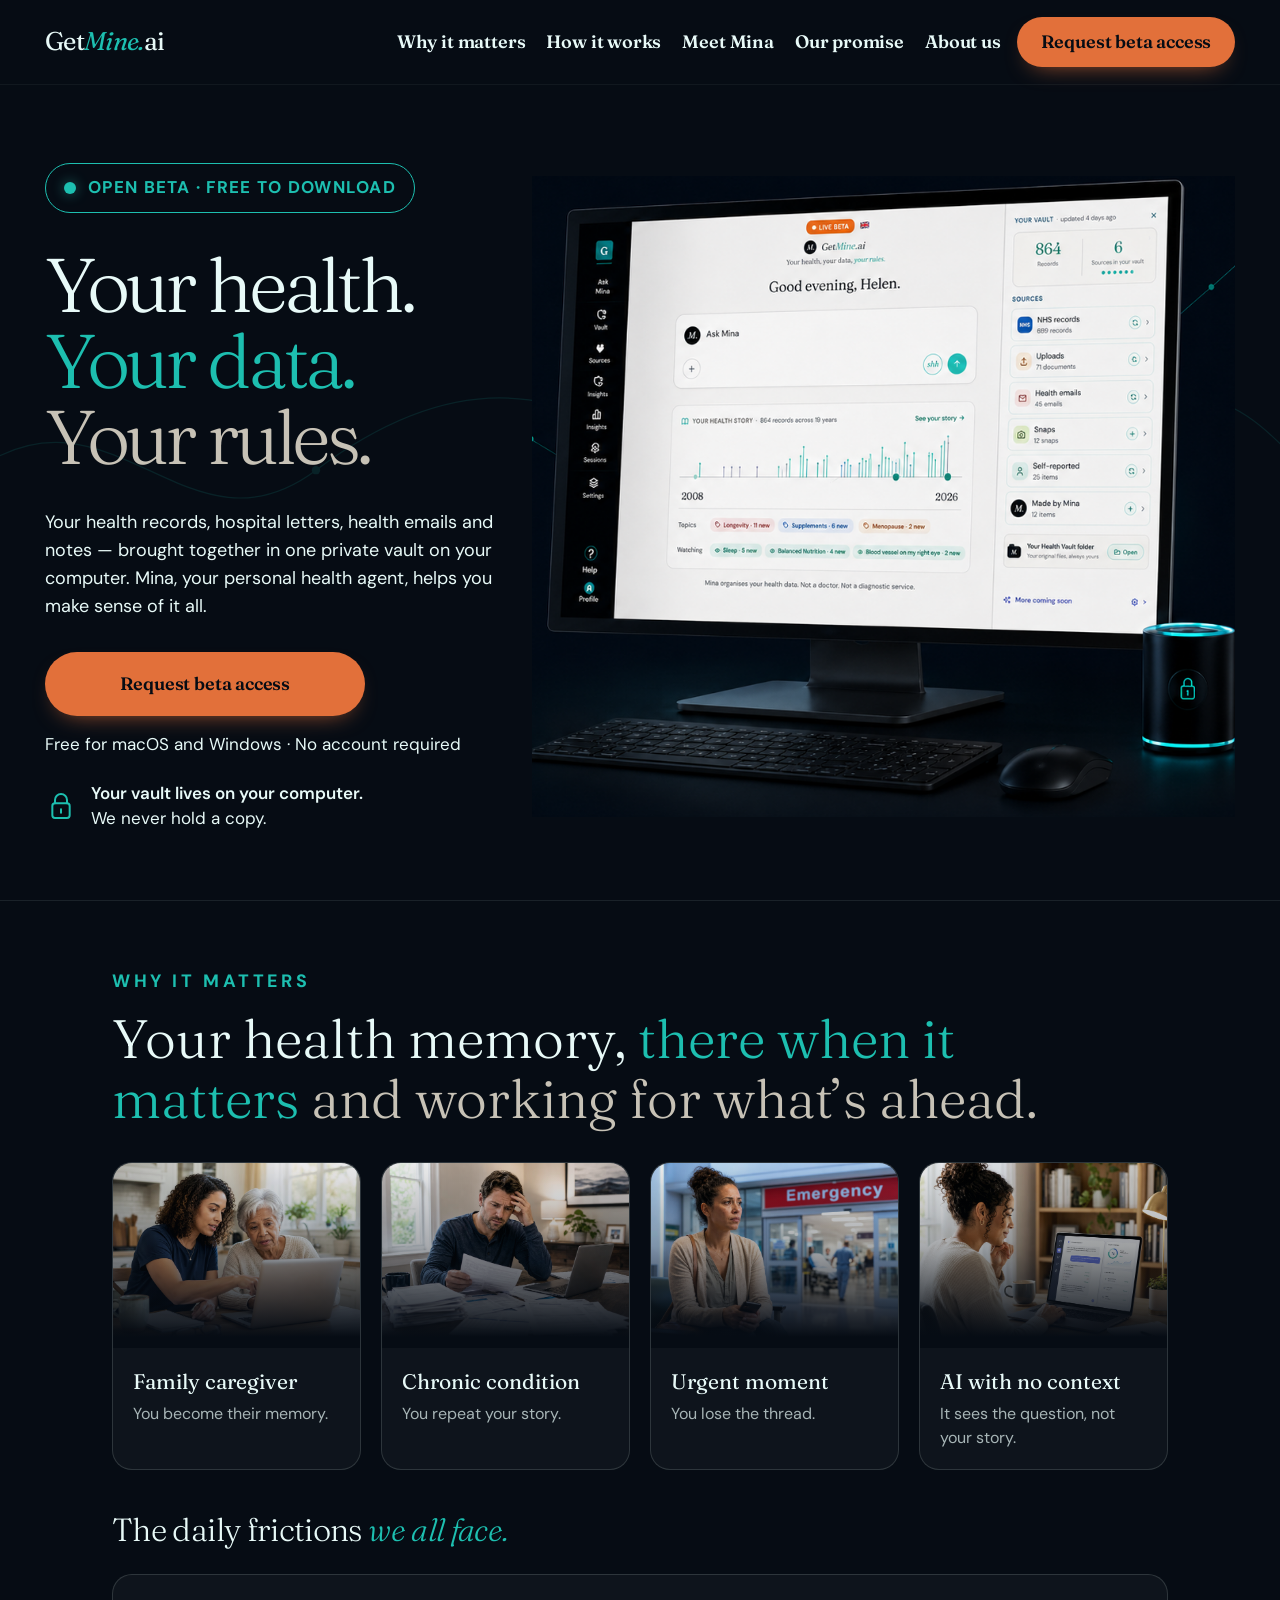
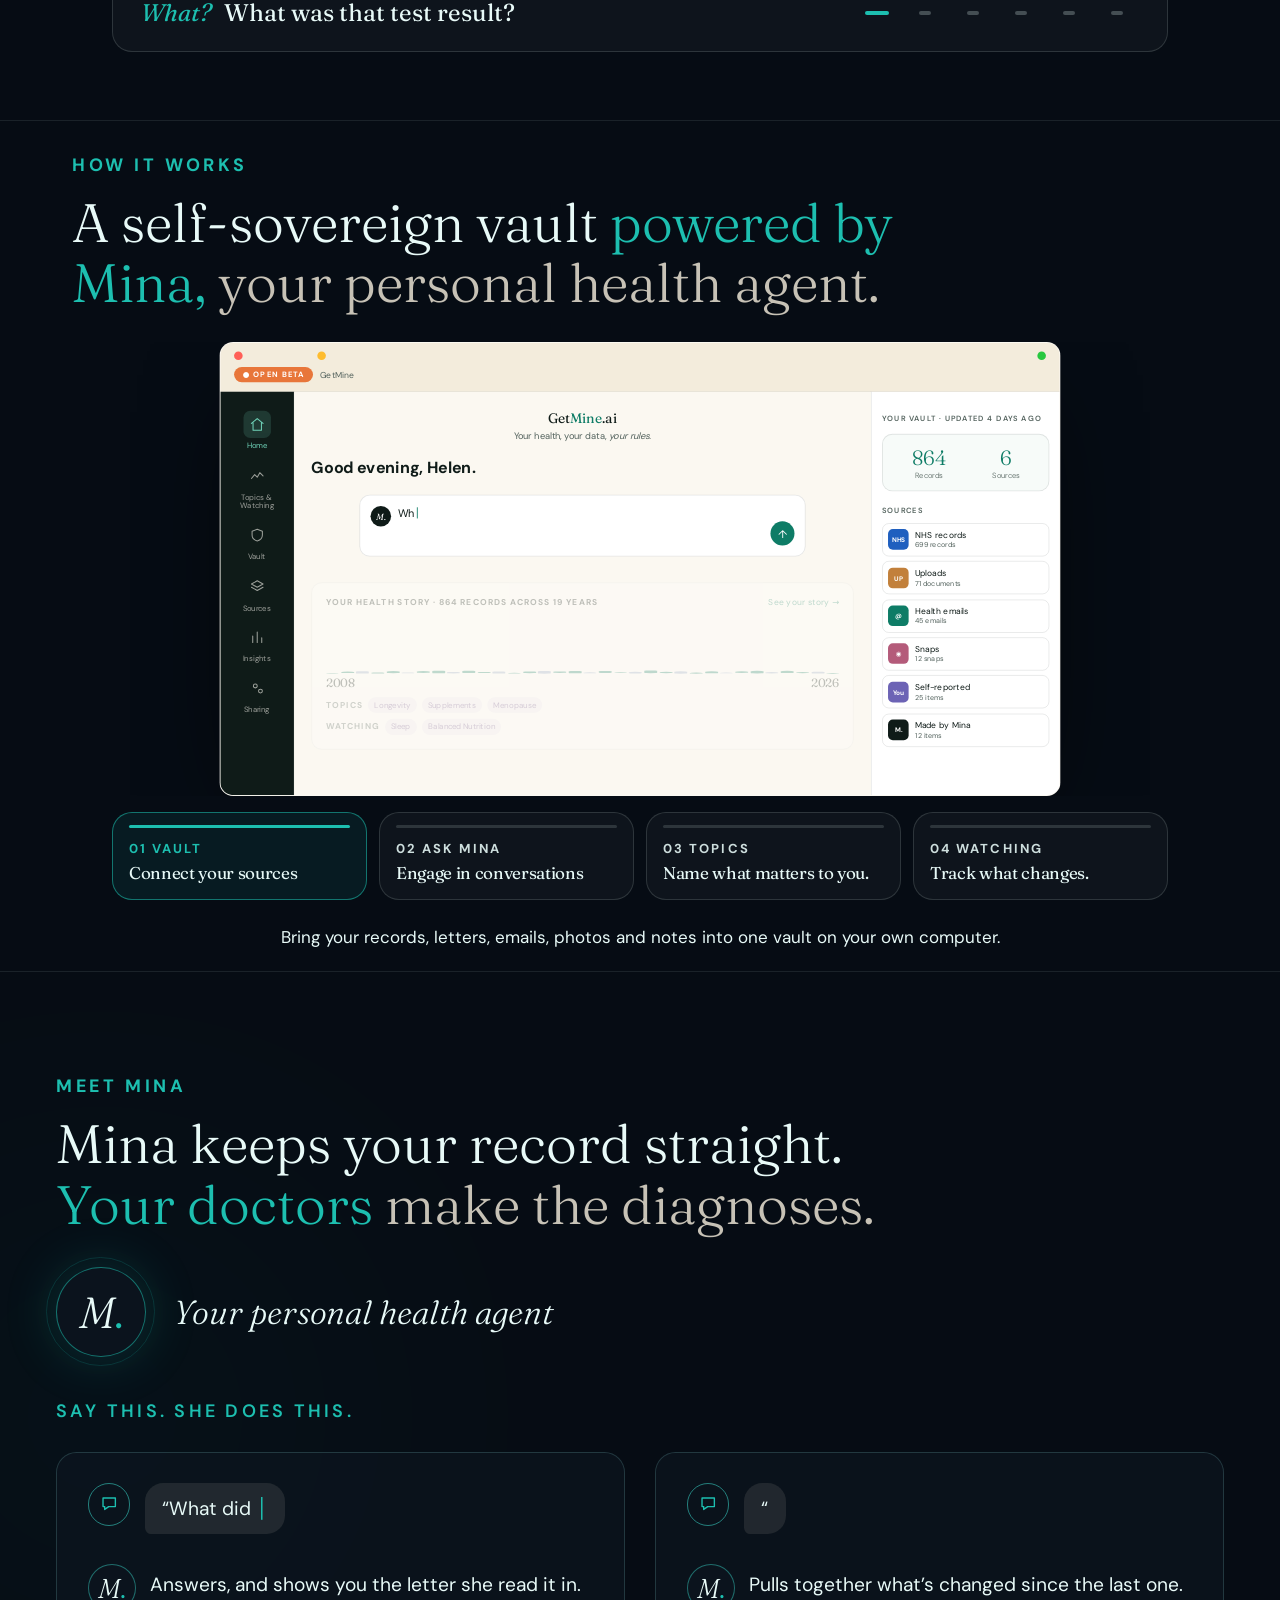
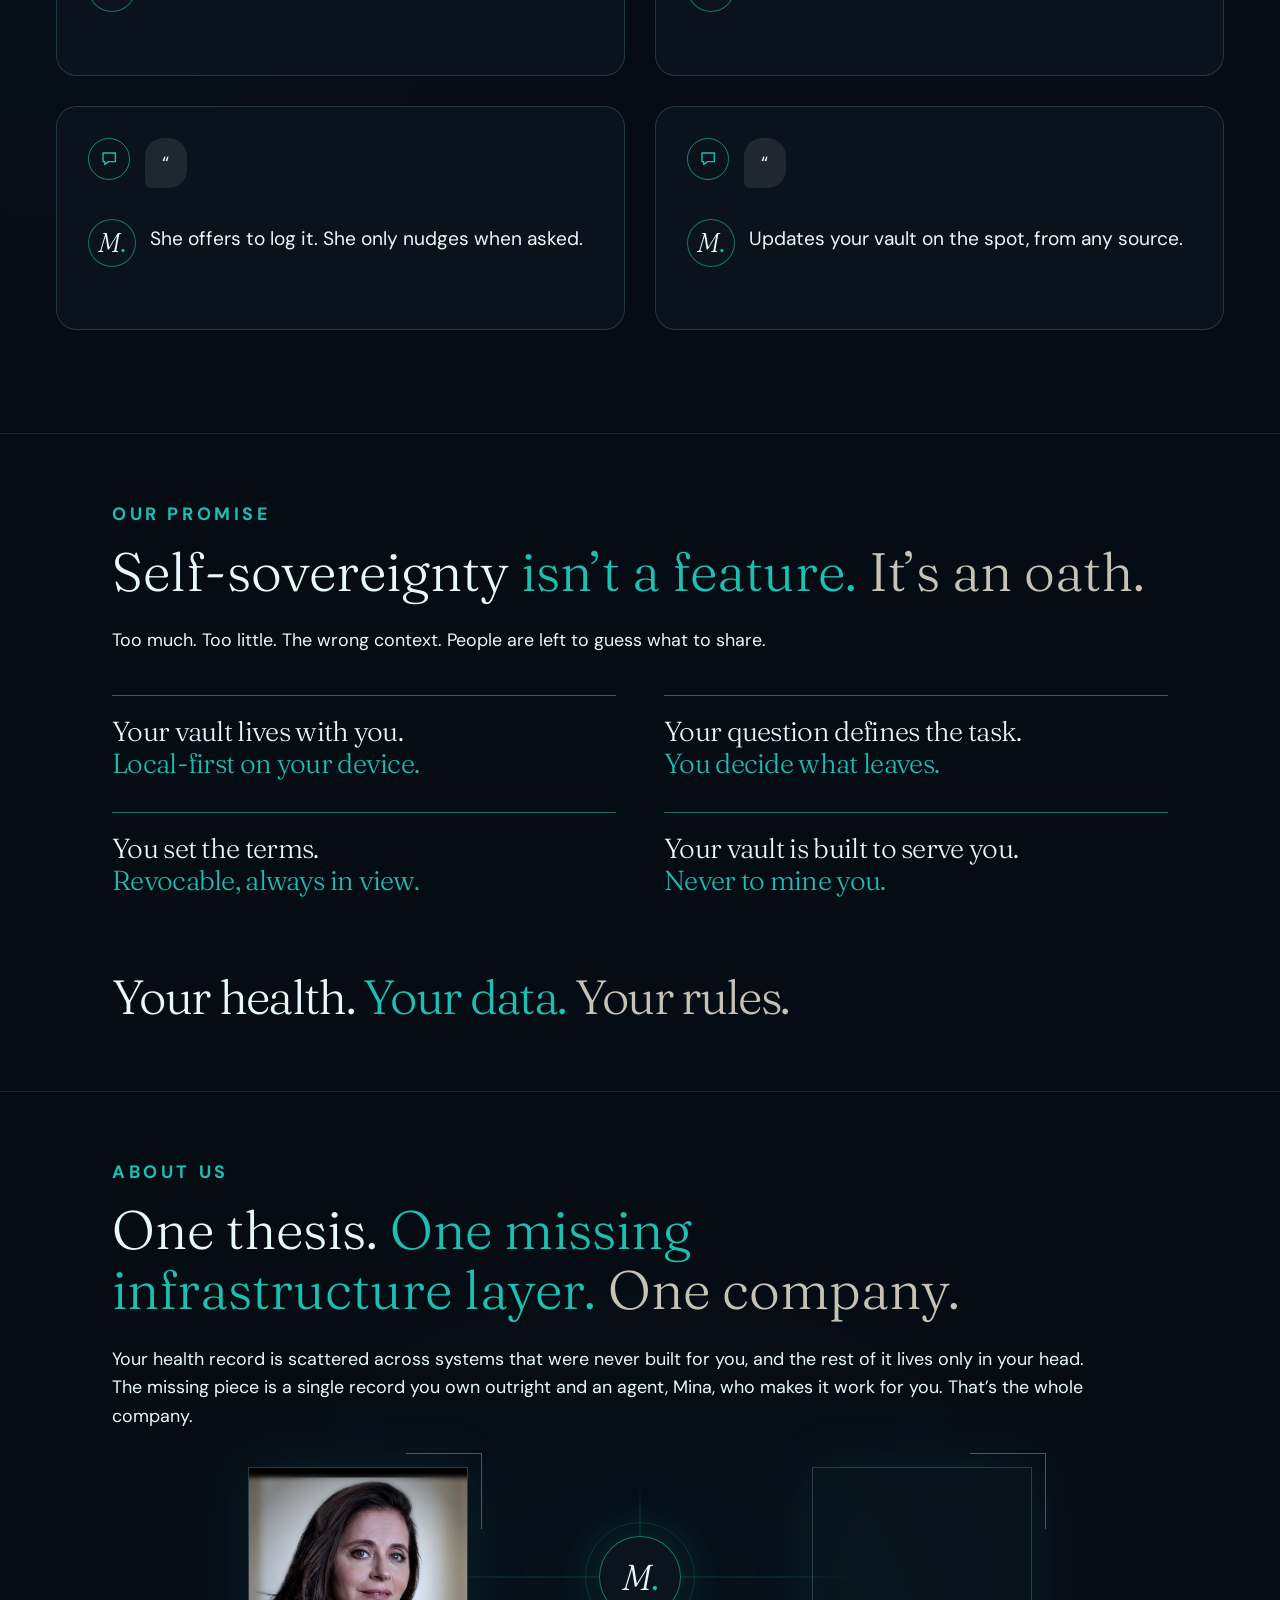
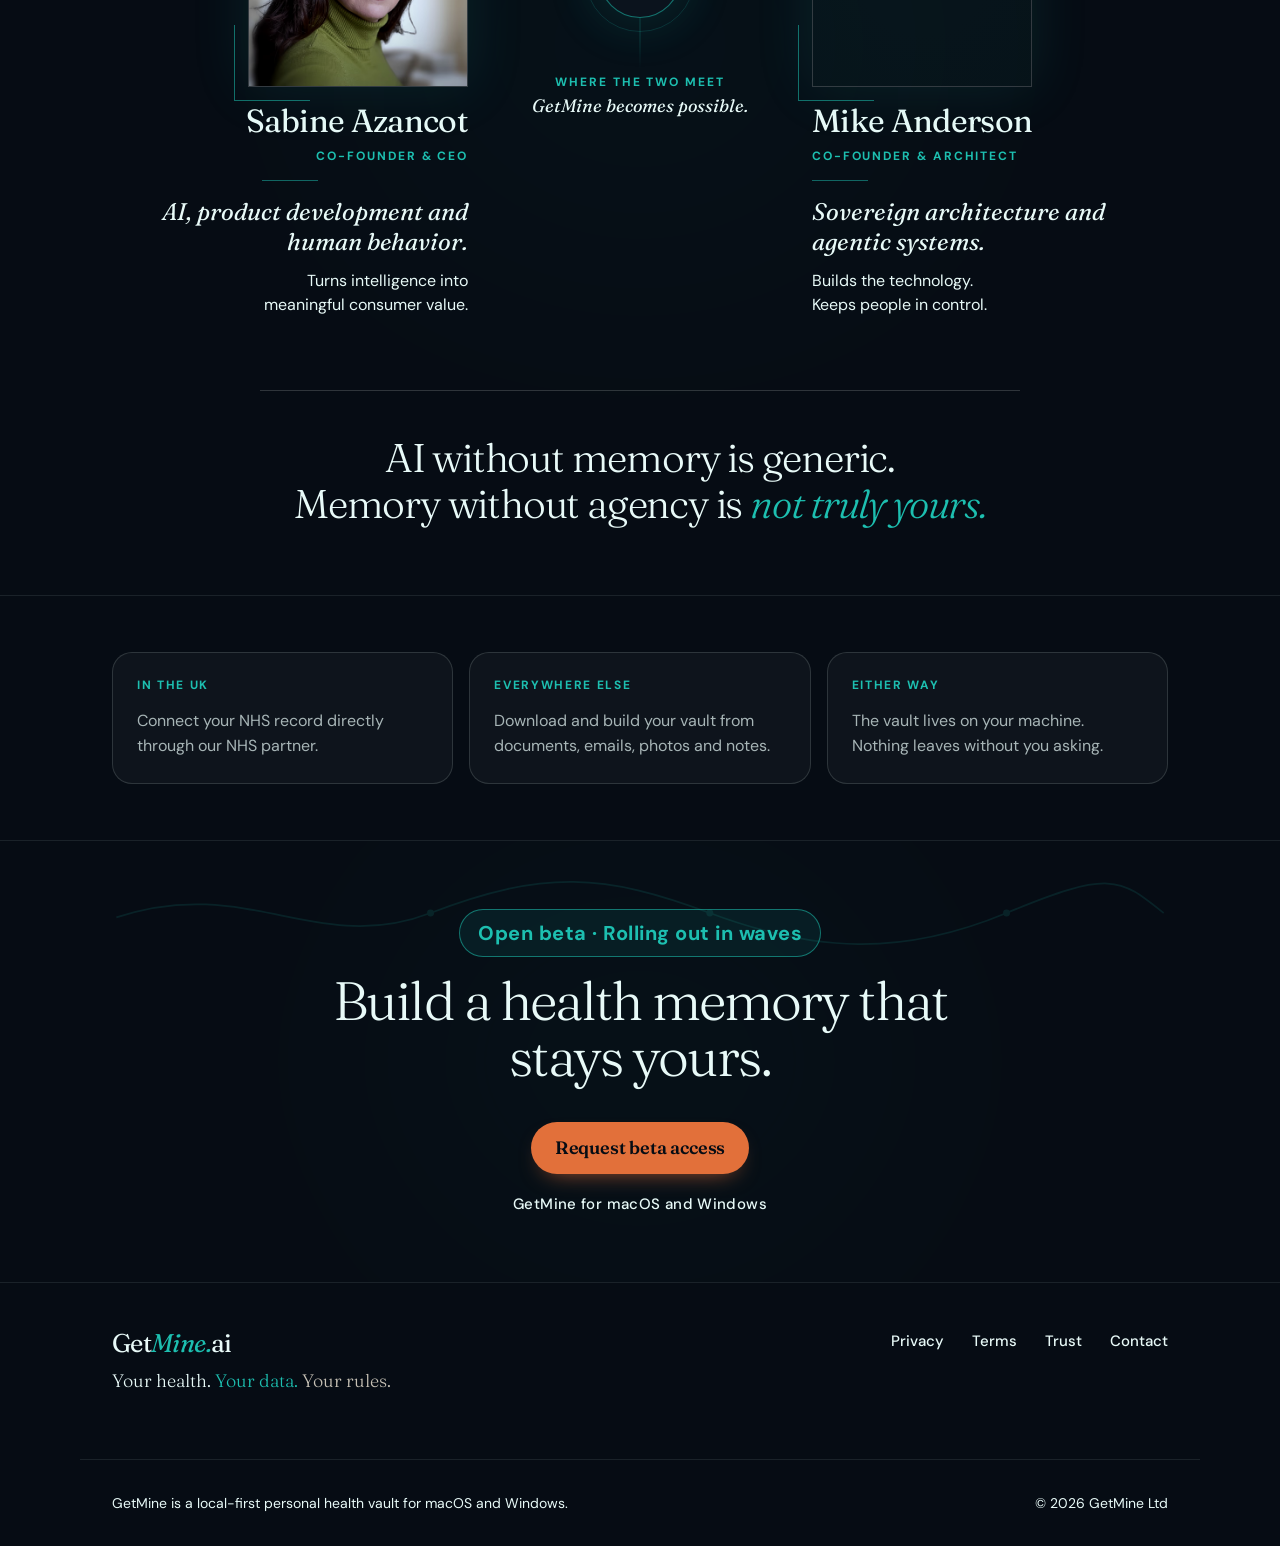
==== commit 0f1a1eb8: "Sync preview: interim site (latest UI, beta access form) Co-Authored-By: Claude Opus 5 <noreply@anth" ====
--- a/index.html
+++ b/index.html
@@ -1,36 +1,37 @@
-<!DOCTYPE html><html lang="en"> <head><meta charset="UTF-8"><meta name="viewport" content="width=device-width, initial-scale=1"><title>GetMine.ai | Your health. Your data. Your rules.</title><meta name="description" content="GetMine is a local-first personal health vault for macOS and Windows, with Mina, your personal health agent, helping you organise and use your health information. Request access to the GetMine open beta."><meta name="author" content="GetMine.ai"><meta name="theme-color" content="#060c14"><link rel="canonical" href="https://getmine.ai/"><meta property="og:type" content="website"><meta property="og:site_name" content="GetMine.ai"><meta property="og:title" content="GetMine.ai | Your health. Your data. Your rules."><meta property="og:description" content="A desktop-native personal health vault for macOS and Windows. Bring records, emails and notes into one vault you control."><meta property="og:url" content="https://getmine.ai/"><meta property="og:image" content="https://getmine.ai/og-image.png"><meta property="og:image:width" content="1200"><meta property="og:image:height" content="630"><meta property="og:image:alt" content="GetMine.ai | your health, your data, your rules"><meta property="og:locale" content="en_GB"><meta name="twitter:card" content="summary_large_image"><meta name="twitter:title" content="GetMine.ai | Your health. Your data. Your rules."><meta name="twitter:description" content="A desktop-native personal health vault for macOS and Windows. Bring records, emails and notes into one vault you control."><meta name="twitter:image" content="https://getmine.ai/og-image.png"><meta name="twitter:image:alt" content="GetMine.ai | your health, your data, your rules"><link rel="icon" type="image/svg+xml" href="/favicon.svg"><link rel="icon" type="image/png" sizes="32x32" href="/favicon-32.png"><link rel="apple-touch-icon" sizes="180x180" href="/apple-touch-icon.png"><style>@font-face{font-family:DM Sans Variable;font-style:normal;font-display:swap;font-weight:100 1000;src:url(/_astro/dm-sans-latin-ext-wght-normal.BOFOeGcA.woff2) format("woff2-variations");unicode-range:U+0100-02BA,U+02BD-02C5,U+02C7-02CC,U+02CE-02D7,U+02DD-02FF,U+0304,U+0308,U+0329,U+1D00-1DBF,U+1E00-1E9F,U+1EF2-1EFF,U+2020,U+20A0-20AB,U+20AD-20C0,U+2113,U+2C60-2C7F,U+A720-A7FF}@font-face{font-family:DM Sans Variable;font-style:normal;font-display:swap;font-weight:100 1000;src:url(/_astro/dm-sans-latin-wght-normal.Xz1IZZA0.woff2) format("woff2-variations");unicode-range:U+0000-00FF,U+0131,U+0152-0153,U+02BB-02BC,U+02C6,U+02DA,U+02DC,U+0304,U+0308,U+0329,U+2000-206F,U+20AC,U+2122,U+2191,U+2193,U+2212,U+2215,U+FEFF,U+FFFD}@font-face{font-family:Fraunces Variable;font-style:normal;font-display:swap;font-weight:100 900;src:url(/_astro/fraunces-vietnamese-wght-normal.CnvboYUG.woff2) format("woff2-variations");unicode-range:U+0102-0103,U+0110-0111,U+0128-0129,U+0168-0169,U+01A0-01A1,U+01AF-01B0,U+0300-0301,U+0303-0304,U+0308-0309,U+0323,U+0329,U+1EA0-1EF9,U+20AB}@font-face{font-family:Fraunces Variable;font-style:normal;font-display:swap;font-weight:100 900;src:url(/_astro/fraunces-latin-ext-wght-normal.Ca2vKHc0.woff2) format("woff2-variations");unicode-range:U+0100-02BA,U+02BD-02C5,U+02C7-02CC,U+02CE-02D7,U+02DD-02FF,U+0304,U+0308,U+0329,U+1D00-1DBF,U+1E00-1E9F,U+1EF2-1EFF,U+2020,U+20A0-20AB,U+20AD-20C0,U+2113,U+2C60-2C7F,U+A720-A7FF}@font-face{font-family:Fraunces Variable;font-style:normal;font-display:swap;font-weight:100 900;src:url(/_astro/fraunces-latin-wght-normal.ukD16Tqj.woff2) format("woff2-variations");unicode-range:U+0000-00FF,U+0131,U+0152-0153,U+02BB-02BC,U+02C6,U+02DA,U+02DC,U+0304,U+0308,U+0329,U+2000-206F,U+20AC,U+2122,U+2191,U+2193,U+2212,U+2215,U+FEFF,U+FFFD}@font-face{font-family:Fraunces Variable;font-style:italic;font-display:swap;font-weight:100 900;src:url(/_astro/fraunces-vietnamese-wght-italic.BicUS2cM.woff2) format("woff2-variations");unicode-range:U+0102-0103,U+0110-0111,U+0128-0129,U+0168-0169,U+01A0-01A1,U+01AF-01B0,U+0300-0301,U+0303-0304,U+0308-0309,U+0323,U+0329,U+1EA0-1EF9,U+20AB}@font-face{font-family:Fraunces Variable;font-style:italic;font-display:swap;font-weight:100 900;src:url(/_astro/fraunces-latin-ext-wght-italic.BfTTTDIL.woff2) format("woff2-variations");unicode-range:U+0100-02BA,U+02BD-02C5,U+02C7-02CC,U+02CE-02D7,U+02DD-02FF,U+0304,U+0308,U+0329,U+1D00-1DBF,U+1E00-1E9F,U+1EF2-1EFF,U+2020,U+20A0-20AB,U+20AD-20C0,U+2113,U+2C60-2C7F,U+A720-A7FF}@font-face{font-family:Fraunces Variable;font-style:italic;font-display:swap;font-weight:100 900;src:url(/_astro/fraunces-latin-wght-italic.Py8at3oI.woff2) format("woff2-variations");unicode-range:U+0000-00FF,U+0131,U+0152-0153,U+02BB-02BC,U+02C6,U+02DA,U+02DC,U+0304,U+0308,U+0329,U+2000-206F,U+20AC,U+2122,U+2191,U+2193,U+2212,U+2215,U+FEFF,U+FFFD}
+<!DOCTYPE html><html lang="en"> <head><meta charset="UTF-8"><meta name="viewport" content="width=device-width, initial-scale=1"><title>GetMine.ai | Your health. Your data. Your rules.</title><meta name="description" content="GetMine is a local-first personal health vault for macOS and Windows, with Mina, your personal health agent, helping you organise and use your health information."><meta name="author" content="GetMine.ai"><meta name="theme-color" content="#060c14"><link rel="canonical" href="https://getmine.ai/"><meta property="og:type" content="website"><meta property="og:site_name" content="GetMine.ai"><meta property="og:title" content="GetMine.ai | Your health. Your data. Your rules."><meta property="og:description" content="A desktop-native personal health vault for macOS and Windows. Bring records, emails and notes into one vault you control."><meta property="og:url" content="https://getmine.ai/"><meta property="og:image" content="https://getmine.ai/og-image.png"><meta property="og:image:width" content="1200"><meta property="og:image:height" content="630"><meta property="og:image:alt" content="GetMine.ai | your health, your data, your rules"><meta property="og:locale" content="en_GB"><meta name="twitter:card" content="summary_large_image"><meta name="twitter:title" content="GetMine.ai | Your health. Your data. Your rules."><meta name="twitter:description" content="A desktop-native personal health vault for macOS and Windows. Bring records, emails and notes into one vault you control."><meta name="twitter:image" content="https://getmine.ai/og-image.png"><meta name="twitter:image:alt" content="GetMine.ai | your health, your data, your rules"><link rel="icon" type="image/svg+xml" href="/favicon.svg"><link rel="icon" type="image/png" sizes="32x32" href="/favicon-32.png"><link rel="apple-touch-icon" sizes="180x180" href="/apple-touch-icon.png"><style>@font-face{font-family:DM Sans Variable;font-style:normal;font-display:swap;font-weight:100 1000;src:url(/_astro/dm-sans-latin-ext-wght-normal.BOFOeGcA.woff2) format("woff2-variations");unicode-range:U+0100-02BA,U+02BD-02C5,U+02C7-02CC,U+02CE-02D7,U+02DD-02FF,U+0304,U+0308,U+0329,U+1D00-1DBF,U+1E00-1E9F,U+1EF2-1EFF,U+2020,U+20A0-20AB,U+20AD-20C0,U+2113,U+2C60-2C7F,U+A720-A7FF}@font-face{font-family:DM Sans Variable;font-style:normal;font-display:swap;font-weight:100 1000;src:url(/_astro/dm-sans-latin-wght-normal.Xz1IZZA0.woff2) format("woff2-variations");unicode-range:U+0000-00FF,U+0131,U+0152-0153,U+02BB-02BC,U+02C6,U+02DA,U+02DC,U+0304,U+0308,U+0329,U+2000-206F,U+20AC,U+2122,U+2191,U+2193,U+2212,U+2215,U+FEFF,U+FFFD}@font-face{font-family:Fraunces Variable;font-style:normal;font-display:swap;font-weight:100 900;src:url(/_astro/fraunces-vietnamese-wght-normal.CnvboYUG.woff2) format("woff2-variations");unicode-range:U+0102-0103,U+0110-0111,U+0128-0129,U+0168-0169,U+01A0-01A1,U+01AF-01B0,U+0300-0301,U+0303-0304,U+0308-0309,U+0323,U+0329,U+1EA0-1EF9,U+20AB}@font-face{font-family:Fraunces Variable;font-style:normal;font-display:swap;font-weight:100 900;src:url(/_astro/fraunces-latin-ext-wght-normal.Ca2vKHc0.woff2) format("woff2-variations");unicode-range:U+0100-02BA,U+02BD-02C5,U+02C7-02CC,U+02CE-02D7,U+02DD-02FF,U+0304,U+0308,U+0329,U+1D00-1DBF,U+1E00-1E9F,U+1EF2-1EFF,U+2020,U+20A0-20AB,U+20AD-20C0,U+2113,U+2C60-2C7F,U+A720-A7FF}@font-face{font-family:Fraunces Variable;font-style:normal;font-display:swap;font-weight:100 900;src:url(/_astro/fraunces-latin-wght-normal.ukD16Tqj.woff2) format("woff2-variations");unicode-range:U+0000-00FF,U+0131,U+0152-0153,U+02BB-02BC,U+02C6,U+02DA,U+02DC,U+0304,U+0308,U+0329,U+2000-206F,U+20AC,U+2122,U+2191,U+2193,U+2212,U+2215,U+FEFF,U+FFFD}@font-face{font-family:Fraunces Variable;font-style:italic;font-display:swap;font-weight:100 900;src:url(/_astro/fraunces-vietnamese-wght-italic.BicUS2cM.woff2) format("woff2-variations");unicode-range:U+0102-0103,U+0110-0111,U+0128-0129,U+0168-0169,U+01A0-01A1,U+01AF-01B0,U+0300-0301,U+0303-0304,U+0308-0309,U+0323,U+0329,U+1EA0-1EF9,U+20AB}@font-face{font-family:Fraunces Variable;font-style:italic;font-display:swap;font-weight:100 900;src:url(/_astro/fraunces-latin-ext-wght-italic.BfTTTDIL.woff2) format("woff2-variations");unicode-range:U+0100-02BA,U+02BD-02C5,U+02C7-02CC,U+02CE-02D7,U+02DD-02FF,U+0304,U+0308,U+0329,U+1D00-1DBF,U+1E00-1E9F,U+1EF2-1EFF,U+2020,U+20A0-20AB,U+20AD-20C0,U+2113,U+2C60-2C7F,U+A720-A7FF}@font-face{font-family:Fraunces Variable;font-style:italic;font-display:swap;font-weight:100 900;src:url(/_astro/fraunces-latin-wght-italic.Py8at3oI.woff2) format("woff2-variations");unicode-range:U+0000-00FF,U+0131,U+0152-0153,U+02BB-02BC,U+02C6,U+02DA,U+02DC,U+0304,U+0308,U+0329,U+2000-206F,U+20AC,U+2122,U+2191,U+2193,U+2212,U+2215,U+FEFF,U+FFFD}
 </style>
-<link rel="stylesheet" href="/_astro/Footer.DXB-n5la.css">
-<link rel="stylesheet" href="/_astro/index.vnFusyQ6.css">
-<style>:root{--navy: #060c14;--navy-2: #0b131d;--teal: #1dbfb0;--taupe: #c7c2b6;--cream: #e8faf8;--ember: #e2703a;--text-secondary: rgb(232 250 248 / 70%);--text-quiet: rgb(232 250 248 / 88%);--surface: rgb(232 250 248 / 3.5%);--surface-raised: rgb(232 250 248 / 5.5%);--line: rgb(232 250 248 / 14%);--line-quiet: rgb(232 250 248 / 9%);--teal-line: rgb(29 191 176 / 55%);--teal-surface: rgb(29 191 176 / 9%);--font-display: "Fraunces Variable", "Fraunces", Georgia, serif;--font-sans: "DM Sans Variable", "DM Sans", system-ui, sans-serif;--text-xs: .75rem;--text-sm: .875rem;--text-body: 1rem;--text-lead: clamp(1.0625rem, 1.4vw, 1.1875rem);--text-h3: clamp(1.45rem, 2.4vw, 2rem);--text-h2: clamp(1.9375rem, 4.6vw, 3.375rem);--text-hero: clamp(4.125rem, 7.3vw, 6.5rem);--space-1: .25rem;--space-2: .5rem;--space-3: .75rem;--space-4: 1rem;--space-5: 1.25rem;--space-6: 1.5rem;--space-8: 2rem;--space-10: 2.5rem;--space-12: 3rem;--space-14: 3.5rem;--space-16: 4rem;--space-20: 5rem;--space-24: 6rem;--space-28: 7rem;--radius-sm: .75rem;--radius-md: 1rem;--radius-lg: 1.25rem;--radius-pill: 999px;--wrap: 70rem;--wrap-wide: 75rem;--ease-gm: cubic-bezier(.22, 1, .36, 1);--ease-fast: .18s var(--ease-gm)}*,*:before,*:after{box-sizing:border-box}html{min-width:20rem;background:var(--navy);color-scheme:dark;scroll-behavior:smooth;scroll-padding-top:4.75rem;-webkit-font-smoothing:antialiased}body{min-height:100vh;margin:0;overflow-x:hidden;background:var(--navy);color:var(--cream);font-family:var(--font-sans)}body.menu-open{overflow:hidden}button,input{font:inherit}button,a{-webkit-tap-highlight-color:transparent}a{color:inherit}img,picture{display:block;max-width:100%}::selection{background:#1dbfb059}:focus-visible{outline:2px solid var(--teal);outline-offset:3px}.sr-only{position:absolute;width:1px;height:1px;padding:0;margin:-1px;overflow:hidden;clip:rect(0,0,0,0);white-space:nowrap;border:0}.wrap,.wrap-wide{width:min(100%,var(--wrap));margin-inline:auto;padding-inline:1.25rem}.wrap-wide{width:min(100%,var(--wrap-wide))}.section-pad{padding-block:3.5rem}.section-edge{border-top:1px solid var(--line-quiet)}.section-heading{max-width:66rem}.section-heading h2{text-wrap:balance}.eyebrow{margin:0;color:var(--teal);font-size:clamp(1.0625rem,1.4vw,1.1875rem);font-weight:700;letter-spacing:.2em;text-transform:uppercase}.section-heading h2 em{color:var(--taupe);font-style:normal}.section-heading h2{margin:1rem 0 0;font-family:var(--font-display);font-size:var(--text-h2);font-weight:300;letter-spacing:0;line-height:1.12}.display{font-family:var(--font-display)}.italic{font-style:italic}.card{border:1px solid var(--line);border-radius:var(--radius-lg);background:var(--surface)}.primary-cta{display:inline-flex;min-height:3.25rem;align-items:center;justify-content:center;gap:.625rem;padding:.75rem 1.5rem;border:0;border-radius:var(--radius-pill);background:var(--ember);box-shadow:0 10px 24px -14px #e2703ae5;color:var(--navy);font-size:.9375rem;font-weight:700;text-decoration:none;transition:transform .18s var(--ease-gm),box-shadow .18s var(--ease-gm),filter .18s var(--ease-gm)}.primary-cta:hover{transform:translateY(-2px);box-shadow:0 14px 28px -14px #e2703af2;filter:brightness(1.05)}@media(min-width:40rem){.wrap,.wrap-wide{padding-inline:2rem}}@media(min-width:48rem){.section-pad{padding-block:5rem}}@media(min-width:64rem){.section-pad{padding-block:4.25rem}}@media(prefers-reduced-motion:reduce){html{scroll-behavior:auto}*,*:before,*:after{animation-duration:.01ms!important;animation-iteration-count:1!important;scroll-behavior:auto!important;transition-duration:.01ms!important}}
-</style></head> <body>  <header class="site-header" data-site-header data-astro-cid-dmqpwcec> <div class="nav-wrap wrap-wide" data-astro-cid-dmqpwcec> <div class="nav-left" data-astro-cid-dmqpwcec> <a class="wordmark" href="/#top" aria-label="GetMine.ai home" data-astro-cid-dmqpwcec> <span data-astro-cid-dmqpwcec>Get</span><em data-astro-cid-dmqpwcec>Mine.</em><span data-astro-cid-dmqpwcec>ai</span> </a> <nav class="desktop-nav" aria-label="Primary" data-astro-cid-dmqpwcec> <a href="/#why-it-matters" data-nav-link="why-it-matters" data-astro-cid-dmqpwcec>Why it matters<span aria-hidden="true" data-astro-cid-dmqpwcec></span></a><a href="/#how-it-works" data-nav-link="how-it-works" data-astro-cid-dmqpwcec>How it works<span aria-hidden="true" data-astro-cid-dmqpwcec></span></a><a href="/#our-promise" data-nav-link="our-promise" data-astro-cid-dmqpwcec>Our promise<span aria-hidden="true" data-astro-cid-dmqpwcec></span></a><a href="/#about-us" data-nav-link="about-us" data-astro-cid-dmqpwcec>About us<span aria-hidden="true" data-astro-cid-dmqpwcec></span></a> </nav> </div> <div class="nav-actions" data-astro-cid-dmqpwcec> <div class="invite-friend invite-friend--compact invite-friend--menubar" data-invite-friend data-invite-placement="menubar" data-invite-conditional="true" hidden data-astro-cid-jr7bstod> <button class="invite-trigger" type="button" aria-expanded="false" aria-controls="invite-friend-menubar" data-invite-trigger data-astro-cid-jr7bstod> <span data-astro-cid-jr7bstod>Invite a friend</span> <span aria-hidden="true" data-astro-cid-jr7bstod>→</span> </button> <div id="invite-friend-menubar" class="invite-panel" role="dialog" aria-label="Invite a friend" data-invite-panel hidden data-astro-cid-jr7bstod> <h2 data-astro-cid-jr7bstod>Invite a friend</h2> <p data-astro-cid-jr7bstod>Here’s what they’ll get. Change it to sound like you.</p> <label class="sr-only" for="invite-friend-menubar-message" data-astro-cid-jr7bstod>Message to share</label> <textarea id="invite-friend-menubar-message" rows="4" data-invite-message data-astro-cid-jr7bstod>Have a look at this — all your health records in one place, on your own machine, and you can ask it anything. https://getmine.ai/?src=invite</textarea> <div class="invite-actions" data-astro-cid-jr7bstod> <button class="copy-action" type="button" data-invite-copy data-astro-cid-jr7bstod>Copy message</button> </div> <span class="sr-only" aria-live="polite" data-invite-announcer data-astro-cid-jr7bstod></span> </div> </div> <a class="primary-cta desktop-action header-cta" href="/beta" data-header-cta data-astro-cid-dmqpwcec>Request beta access</a> <button class="menu-button" type="button" aria-expanded="false" aria-controls="mobile-navigation" aria-label="Open menu" data-menu-button data-astro-cid-dmqpwcec> <span data-astro-cid-dmqpwcec></span><span data-astro-cid-dmqpwcec></span><span data-astro-cid-dmqpwcec></span> </button> </div> </div> <div id="mobile-navigation" class="mobile-menu" aria-hidden="true" data-mobile-menu inert data-astro-cid-dmqpwcec> <nav class="wrap" aria-label="Mobile" data-astro-cid-dmqpwcec> <a href="/#why-it-matters" data-menu-link data-astro-cid-dmqpwcec>Why it matters</a><a href="/#how-it-works" data-menu-link data-astro-cid-dmqpwcec>How it works</a><a href="/#our-promise" data-menu-link data-astro-cid-dmqpwcec>Our promise</a><a href="/#about-us" data-menu-link data-astro-cid-dmqpwcec>About us</a> <a class="primary-cta" href="/beta" data-astro-cid-dmqpwcec>Request beta access</a> </nav> </div> </header> <section class="hero" id="top" data-astro-cid-bbe6dxrz> <div class="hero-light" aria-hidden="true" data-astro-cid-bbe6dxrz></div> <div class="wrap-wide hero-grid" data-astro-cid-bbe6dxrz> <div class="hero-copy" data-astro-cid-bbe6dxrz> <span class="beta-status" data-astro-cid-bbe6dxrz>Open beta · Rolling out in waves</span> <h1 data-astro-cid-bbe6dxrz> <span data-astro-cid-bbe6dxrz>Your health.</span> <span data-astro-cid-bbe6dxrz>Your data.</span> <span data-astro-cid-bbe6dxrz>Your rules.</span> </h1> <p data-astro-cid-bbe6dxrz>
-Your doctors’ records, hospital letters, health emails and your own notes.
-        All in one vault on your own computer. Ask Mina, your personal health agent,
-        anything about it.
-</p> <div class="hero-actions" id="hero-cta" data-astro-cid-bbe6dxrz> <a class="primary-cta" href="/beta" data-astro-cid-bbe6dxrz>Request beta access</a> </div> </div> <div class="product-scene" data-astro-cid-bbe6dxrz> <svg class="memory-line" viewBox="0 0 1000 250" aria-hidden="true" data-astro-cid-bbe6dxrz> <path d="M0 145 C100 80 160 220 255 145 S415 70 500 145 S670 220 760 145 S915 70 1000 145" data-astro-cid-bbe6dxrz></path> <circle cx="255" cy="145" r="5" data-astro-cid-bbe6dxrz></circle> <circle cx="500" cy="145" r="5" data-astro-cid-bbe6dxrz></circle> <circle cx="760" cy="145" r="5" data-astro-cid-bbe6dxrz></circle> </svg> <picture data-astro-cid-bbe6dxrz> <source srcset="/assets/redesign/getmine-desk-scene.avif" type="image/avif" data-astro-cid-bbe6dxrz> <source srcset="/assets/redesign/getmine-desk-scene.webp" type="image/webp" data-astro-cid-bbe6dxrz> <img src="/assets/redesign/getmine-desk-scene.png" alt="GetMine running on a desktop monitor showing Your Vault, with keyboard and mouse on a desk" width="954" height="828" loading="eager" fetchpriority="high" data-astro-cid-bbe6dxrz> </picture> <div class="scene-shade" aria-hidden="true" data-astro-cid-bbe6dxrz></div> <p data-astro-cid-bbe6dxrz>GetMine for macOS and Windows</p> </div> </div> </section> <section id="why-it-matters" class="section-edge" aria-labelledby="why-it-matters-heading" data-astro-cid-d2vdse7b> <div class="wrap section-pad" data-astro-cid-d2vdse7b> <header class="section-heading" data-astro-cid-d2vdse7b> <p class="eyebrow" data-astro-cid-d2vdse7b>Why it matters</p> <h2 id="why-it-matters-heading" data-astro-cid-d2vdse7b>
+<link rel="stylesheet" href="/_astro/Footer.C17spD75.css">
+<link rel="stylesheet" href="/_astro/index.hlgjPLvU.css">
+<link rel="stylesheet" href="/_astro/Base.DleoplcY.css"></head> <body>  <header class="site-header" data-site-header data-astro-cid-dmqpwcec> <div class="nav-wrap wrap-wide" data-astro-cid-dmqpwcec> <div class="nav-left" data-astro-cid-dmqpwcec> <a class="wordmark" href="/#top" aria-label="GetMine.ai home" data-astro-cid-dmqpwcec> <span data-astro-cid-dmqpwcec>Get</span><em data-astro-cid-dmqpwcec>Mine.</em><span data-astro-cid-dmqpwcec>ai</span> </a> <nav class="desktop-nav" aria-label="Primary" data-astro-cid-dmqpwcec> <a href="/#why-it-matters" data-nav-link="why-it-matters" data-astro-cid-dmqpwcec>Why it matters<span aria-hidden="true" data-astro-cid-dmqpwcec></span></a><a href="/#how-it-works" data-nav-link="how-it-works" data-astro-cid-dmqpwcec>How it works<span aria-hidden="true" data-astro-cid-dmqpwcec></span></a><a href="/#meet-mina" data-nav-link="meet-mina" data-astro-cid-dmqpwcec>Meet Mina<span aria-hidden="true" data-astro-cid-dmqpwcec></span></a><a href="/#our-promise" data-nav-link="our-promise" data-astro-cid-dmqpwcec>Our promise<span aria-hidden="true" data-astro-cid-dmqpwcec></span></a><a href="/#about-us" data-nav-link="about-us" data-astro-cid-dmqpwcec>About us<span aria-hidden="true" data-astro-cid-dmqpwcec></span></a> </nav> </div> <div class="nav-actions" data-astro-cid-dmqpwcec> <a class="primary-cta desktop-action header-cta" href="/beta" data-astro-cid-dmqpwcec>Request beta access</a> <button class="menu-button" type="button" aria-expanded="false" aria-controls="mobile-navigation" aria-label="Open menu" data-menu-button data-astro-cid-dmqpwcec> <span data-astro-cid-dmqpwcec></span><span data-astro-cid-dmqpwcec></span><span data-astro-cid-dmqpwcec></span> </button> </div> </div> <div id="mobile-navigation" class="mobile-menu" aria-hidden="true" data-mobile-menu inert data-astro-cid-dmqpwcec> <nav class="wrap" aria-label="Mobile" data-astro-cid-dmqpwcec> <a href="/#why-it-matters" data-menu-link data-astro-cid-dmqpwcec>Why it matters</a><a href="/#how-it-works" data-menu-link data-astro-cid-dmqpwcec>How it works</a><a href="/#meet-mina" data-menu-link data-astro-cid-dmqpwcec>Meet Mina</a><a href="/#our-promise" data-menu-link data-astro-cid-dmqpwcec>Our promise</a><a href="/#about-us" data-menu-link data-astro-cid-dmqpwcec>About us</a> <a class="primary-cta" href="/beta" data-astro-cid-dmqpwcec>Request beta access</a> </nav> </div> </header> <section class="hero" id="top" data-astro-cid-bbe6dxrz> <svg class="memory-line" viewBox="0 0 1600 520" aria-hidden="true" data-astro-cid-bbe6dxrz> <path d="M0 306 C165 190 255 422 410 306 S700 190 845 306 S1140 422 1290 306 S1500 190 1600 306" data-astro-cid-bbe6dxrz></path> <circle cx="410" cy="306" r="5" data-astro-cid-bbe6dxrz></circle> <circle cx="845" cy="306" r="5" data-astro-cid-bbe6dxrz></circle> <circle cx="1290" cy="306" r="5" data-astro-cid-bbe6dxrz></circle> </svg> <div class="hero-grid" data-astro-cid-bbe6dxrz> <div class="hero-copy" data-astro-cid-bbe6dxrz> <span class="hero-badge" data-astro-cid-bbe6dxrz> <span aria-hidden="true" data-astro-cid-bbe6dxrz></span>
+OPEN BETA · FREE TO DOWNLOAD
+</span> <h1 data-astro-cid-bbe6dxrz> <span data-astro-cid-bbe6dxrz>Your health.</span> <span data-astro-cid-bbe6dxrz>Your data.</span> <span data-astro-cid-bbe6dxrz>Your rules.</span> </h1> <p class="hero-intro" data-astro-cid-bbe6dxrz>
+Your health records, hospital letters, health emails and notes — brought
+        together in one private vault on your computer. Mina, your personal health
+        agent, helps you make sense of it all.
+</p> <a class="primary-cta hero-download" href="/beta" data-astro-cid-bbe6dxrz>Request beta access</a> <p class="platform-note" data-astro-cid-bbe6dxrz>Free for macOS and Windows · No account required</p> <div class="privacy-note" data-astro-cid-bbe6dxrz> <svg viewBox="0 0 24 24" aria-hidden="true" data-astro-cid-bbe6dxrz> <path d="M7.5 10V7.5a4.5 4.5 0 0 1 9 0V10" data-astro-cid-bbe6dxrz></path> <rect x="5.5" y="10" width="13" height="11" rx="2" data-astro-cid-bbe6dxrz></rect> <path d="M12 14.5v2.5" data-astro-cid-bbe6dxrz></path> </svg> <p data-astro-cid-bbe6dxrz> <strong data-astro-cid-bbe6dxrz>Your vault lives on your computer.</strong> <span data-astro-cid-bbe6dxrz>We never hold a copy.</span> </p> </div> </div> <div class="product-visual" data-astro-cid-bbe6dxrz> <div class="artwork-window" data-astro-cid-bbe6dxrz> <img src="/assets/redesign/getmine-hero-approved.png" alt="GetMine desktop health vault showing Ask Mina, Health Story and connected health sources." width="1448" height="1086" loading="eager" fetchpriority="high" data-astro-cid-bbe6dxrz> </div> </div> </div> </section> <section id="why-it-matters" class="section-edge" aria-labelledby="why-it-matters-heading" data-astro-cid-d2vdse7b> <div class="wrap section-pad" data-astro-cid-d2vdse7b> <header class="section-heading" data-astro-cid-d2vdse7b> <p class="eyebrow" data-astro-cid-d2vdse7b>Why it matters</p> <h2 id="why-it-matters-heading" data-astro-cid-d2vdse7b>
 Your health memory,
 <span data-astro-cid-d2vdse7b>there when it matters</span> <em data-astro-cid-d2vdse7b>and working for what’s ahead.</em> </h2> </header> <ul class="scenario-grid" data-astro-cid-d2vdse7b> <li data-astro-cid-d2vdse7b> <article class="card scenario-card" data-astro-cid-d2vdse7b> <picture data-astro-cid-d2vdse7b> <source srcset="/assets/redesign/family-caregiver.avif" type="image/avif" data-astro-cid-d2vdse7b> <source srcset="/assets/redesign/family-caregiver.webp" type="image/webp" data-astro-cid-d2vdse7b> <img src="/assets/redesign/family-caregiver.webp" alt="A family caregiver helping a relative manage medication" width="1448" height="1086" loading="lazy" decoding="async" style="object-position:50% 40%" data-astro-cid-d2vdse7b> </picture> <div class="picture-shade" aria-hidden="true" data-astro-cid-d2vdse7b></div> <div class="scenario-copy" data-astro-cid-d2vdse7b> <h3 data-astro-cid-d2vdse7b>Family caregiver</h3> <p data-astro-cid-d2vdse7b>You become their memory.</p> </div> </article> </li><li data-astro-cid-d2vdse7b> <article class="card scenario-card" data-astro-cid-d2vdse7b> <picture data-astro-cid-d2vdse7b> <source srcset="/assets/redesign/chronic-condition.avif" type="image/avif" data-astro-cid-d2vdse7b> <source srcset="/assets/redesign/chronic-condition.webp" type="image/webp" data-astro-cid-d2vdse7b> <img src="/assets/redesign/chronic-condition.webp" alt="A person managing health documents and appointments" width="1448" height="1086" loading="lazy" decoding="async" style="object-position:50% 45%" data-astro-cid-d2vdse7b> </picture> <div class="picture-shade" aria-hidden="true" data-astro-cid-d2vdse7b></div> <div class="scenario-copy" data-astro-cid-d2vdse7b> <h3 data-astro-cid-d2vdse7b>Chronic condition</h3> <p data-astro-cid-d2vdse7b>You repeat your story.</p> </div> </article> </li><li data-astro-cid-d2vdse7b> <article class="card scenario-card" data-astro-cid-d2vdse7b> <picture data-astro-cid-d2vdse7b> <source srcset="/assets/redesign/life-transition.avif" type="image/avif" data-astro-cid-d2vdse7b> <source srcset="/assets/redesign/life-transition.webp" type="image/webp" data-astro-cid-d2vdse7b> <img src="/assets/redesign/life-transition.webp" alt="A person searching for health information during an urgent moment" width="1448" height="1086" loading="lazy" decoding="async" style="object-position:50% 40%" data-astro-cid-d2vdse7b> </picture> <div class="picture-shade" aria-hidden="true" data-astro-cid-d2vdse7b></div> <div class="scenario-copy" data-astro-cid-d2vdse7b> <h3 data-astro-cid-d2vdse7b>Urgent moment</h3> <p data-astro-cid-d2vdse7b>You lose the thread.</p> </div> </article> </li><li data-astro-cid-d2vdse7b> <article class="card scenario-card" data-astro-cid-d2vdse7b> <picture data-astro-cid-d2vdse7b> <source srcset="/assets/redesign/best-from-ai.avif" type="image/avif" data-astro-cid-d2vdse7b> <source srcset="/assets/redesign/best-from-ai.webp" type="image/webp" data-astro-cid-d2vdse7b> <img src="/assets/redesign/best-from-ai.webp" alt="A generic AI assistant answering without personal health context" width="1448" height="1086" loading="lazy" decoding="async" style="object-position:50% 45%" data-astro-cid-d2vdse7b> </picture> <div class="picture-shade" aria-hidden="true" data-astro-cid-d2vdse7b></div> <div class="scenario-copy" data-astro-cid-d2vdse7b> <h3 data-astro-cid-d2vdse7b>AI with no context</h3> <p data-astro-cid-d2vdse7b>It sees the question, not your story.</p> </div> </article> </li> </ul> <div class="frictions" data-astro-cid-d2vdse7b> <h3 data-astro-cid-d2vdse7b>The daily frictions <em data-astro-cid-d2vdse7b>we all face.</em></h3> <div class="card friction-rotator" data-frictions data-astro-cid-d2vdse7b> <p aria-live="off" data-astro-cid-d2vdse7b> <em data-friction-question data-astro-cid-d2vdse7b>What?</em> <span data-friction-answer data-astro-cid-d2vdse7b>What was that test result?</span> </p> <div class="friction-controls" role="group" aria-label="Daily frictions" data-astro-cid-d2vdse7b> <button type="button" aria-current="true" aria-label="Show friction 1 of 6" data-question="What?" data-answer="What was that test result?" data-friction-choice data-astro-cid-d2vdse7b><span aria-hidden="true" data-astro-cid-d2vdse7b></span></button><button type="button" aria-label="Show friction 2 of 6" data-question="When?" data-answer="When did I have that vaccine?" data-friction-choice data-astro-cid-d2vdse7b><span aria-hidden="true" data-astro-cid-d2vdse7b></span></button><button type="button" aria-label="Show friction 3 of 6" data-question="How?" data-answer="What dosage was I taking?" data-friction-choice data-astro-cid-d2vdse7b><span aria-hidden="true" data-astro-cid-d2vdse7b></span></button><button type="button" aria-label="Show friction 4 of 6" data-question="Who?" data-answer="Who did I see for this?" data-friction-choice data-astro-cid-d2vdse7b><span aria-hidden="true" data-astro-cid-d2vdse7b></span></button><button type="button" aria-label="Show friction 5 of 6" data-question="Where?" data-answer="Where is that report?" data-friction-choice data-astro-cid-d2vdse7b><span aria-hidden="true" data-astro-cid-d2vdse7b></span></button><button type="button" aria-label="Show friction 6 of 6" data-question="Share?" data-answer="What should I share?" data-friction-choice data-astro-cid-d2vdse7b><span aria-hidden="true" data-astro-cid-d2vdse7b></span></button> </div> <span class="sr-only" aria-live="polite" data-friction-announcer data-astro-cid-d2vdse7b></span> </div> </div> </div> </section> <section id="how-it-works" class="section-edge" aria-labelledby="how-it-works-heading" data-walkthrough data-astro-cid-cmgpsf2k> <div class="wrap-wide heading-wrap" data-astro-cid-cmgpsf2k> <header class="section-heading" data-astro-cid-cmgpsf2k> <p class="eyebrow" data-astro-cid-cmgpsf2k>How it works</p> <h2 id="how-it-works-heading" data-astro-cid-cmgpsf2k>
 A self-sovereign vault
 <span data-astro-cid-cmgpsf2k>powered by Mina,</span> <em data-astro-cid-cmgpsf2k>your personal health agent.</em> </h2> </header> </div> <div class="desktop-walkthrough" data-astro-cid-cmgpsf2k> <div class="app-stage" data-walkthrough-stage data-astro-cid-cmgpsf2k> <div class="app-window" data-walkthrough-frame data-astro-cid-cmgpsf2k> <div class="titlebar" data-astro-cid-cmgpsf2k> <span class="traffic red" data-astro-cid-cmgpsf2k></span><span class="traffic yellow" data-astro-cid-cmgpsf2k></span><span class="traffic green" data-astro-cid-cmgpsf2k></span> <b data-astro-cid-cmgpsf2k>● Open Beta</b> <small data-astro-cid-cmgpsf2k>GetMine</small> </div> <div class="app-body" data-astro-cid-cmgpsf2k> <nav class="app-nav" aria-label="GetMine app preview" data-astro-cid-cmgpsf2k> <span class="app-nav-item" data-app-nav-item="Home" aria-current="page" data-astro-cid-cmgpsf2k> <span class="app-nav-icon" aria-hidden="true" data-astro-cid-cmgpsf2k> <svg viewBox="0 0 24 24" fill="none" data-astro-cid-cmgpsf2k> <path d="M3 10.5 12 3l9 7.5M5.5 9.5V21h13V9.5" data-astro-cid-cmgpsf2k></path> </svg> </span> <span class="app-nav-label" data-astro-cid-cmgpsf2k>Home</span> </span><span class="app-nav-item" data-app-nav-item="Topics &amp; Watching" data-astro-cid-cmgpsf2k> <span class="app-nav-icon" aria-hidden="true" data-astro-cid-cmgpsf2k> <svg viewBox="0 0 24 24" fill="none" data-astro-cid-cmgpsf2k> <path d="M3 16l5-6 4 4 4-7 5 5" data-astro-cid-cmgpsf2k></path> </svg> </span> <span class="app-nav-label" data-astro-cid-cmgpsf2k>Topics &amp; Watching</span> </span><span class="app-nav-item" data-app-nav-item="Vault" data-astro-cid-cmgpsf2k> <span class="app-nav-icon" aria-hidden="true" data-astro-cid-cmgpsf2k> <svg viewBox="0 0 24 24" fill="none" data-astro-cid-cmgpsf2k> <path d="M12 3l8 3v6c0 5-3.5 8-8 9-4.5-1-8-4-8-9V6l8-3z" data-astro-cid-cmgpsf2k></path> </svg> </span> <span class="app-nav-label" data-astro-cid-cmgpsf2k>Vault</span> </span><span class="app-nav-item" data-app-nav-item="Sources" data-astro-cid-cmgpsf2k> <span class="app-nav-icon" aria-hidden="true" data-astro-cid-cmgpsf2k> <svg viewBox="0 0 24 24" fill="none" data-astro-cid-cmgpsf2k> <path d="M12 3l9 5-9 5-9-5 9-5zM3 13l9 5 9-5" data-astro-cid-cmgpsf2k></path> </svg> </span> <span class="app-nav-label" data-astro-cid-cmgpsf2k>Sources</span> </span><span class="app-nav-item" data-app-nav-item="Insights" data-astro-cid-cmgpsf2k> <span class="app-nav-icon" aria-hidden="true" data-astro-cid-cmgpsf2k> <svg viewBox="0 0 24 24" fill="none" data-astro-cid-cmgpsf2k> <path d="M5 20V10M12 20V4M19 20v-7" data-astro-cid-cmgpsf2k></path> </svg> </span> <span class="app-nav-label" data-astro-cid-cmgpsf2k>Insights</span> </span><span class="app-nav-item" data-app-nav-item="Sharing" data-astro-cid-cmgpsf2k> <span class="app-nav-icon" aria-hidden="true" data-astro-cid-cmgpsf2k> <svg viewBox="0 0 24 24" fill="none" data-astro-cid-cmgpsf2k> <path d="M9 12a3 3 0 1 0 0-6 3 3 0 0 0 0 6zM17 20a3 3 0 1 0 0-6 3 3 0 0 0 0 6z" data-astro-cid-cmgpsf2k></path> </svg> </span> <span class="app-nav-label" data-astro-cid-cmgpsf2k>Sharing</span> </span> </nav> <div class="screen-stack" data-astro-cid-cmgpsf2k> <div id="walkthrough-build" class="product-screen active build-screen" data-walkthrough-panel="0" data-astro-cid-cmgpsf2k> <div class="build-view active" data-build-view="0" data-astro-cid-cmgpsf2k> <div class="brandline" data-astro-cid-cmgpsf2k>Get<span data-astro-cid-cmgpsf2k>Mine</span>.ai</div> <p class="tagline" data-astro-cid-cmgpsf2k>Your health, your data, <em data-astro-cid-cmgpsf2k>your rules.</em></p> <h3 data-astro-cid-cmgpsf2k>Good evening, Helen.</h3> <div class="composer" data-astro-cid-cmgpsf2k> <i data-astro-cid-cmgpsf2k>M.</i><span data-home-prompt data-astro-cid-cmgpsf2k>Ask Mina</span><button aria-label="Send" tabindex="-1" data-astro-cid-cmgpsf2k>↑</button> </div> <div class="health-story" data-health-story data-astro-cid-cmgpsf2k> <div data-astro-cid-cmgpsf2k><b data-astro-cid-cmgpsf2k>Your health story · 864 records across 19 years</b><a data-astro-cid-cmgpsf2k>See your story →</a></div> <div class="story-bars" aria-hidden="true" data-astro-cid-cmgpsf2k> <span style="height:16%;--delay:0ms" data-astro-cid-cmgpsf2k></span><span style="height:45%;--delay:12ms" data-astro-cid-cmgpsf2k></span><span style="height:74%;--delay:24ms" data-astro-cid-cmgpsf2k></span><span style="height:35%;--delay:36ms" data-astro-cid-cmgpsf2k></span><span style="height:64%;--delay:48ms" data-astro-cid-cmgpsf2k></span><span style="height:25%;--delay:60ms" data-astro-cid-cmgpsf2k></span><span style="height:54%;--delay:72ms" data-astro-cid-cmgpsf2k></span><span style="height:83%;--delay:84ms" data-astro-cid-cmgpsf2k></span><span style="height:44%;--delay:96ms" data-astro-cid-cmgpsf2k></span><span style="height:73%;--delay:108ms" data-astro-cid-cmgpsf2k></span><span style="height:34%;--delay:120ms" data-astro-cid-cmgpsf2k></span><span style="height:63%;--delay:132ms" data-astro-cid-cmgpsf2k></span><span style="height:24%;--delay:144ms" data-astro-cid-cmgpsf2k></span><span style="height:53%;--delay:156ms" data-astro-cid-cmgpsf2k></span><span style="height:82%;--delay:168ms" data-astro-cid-cmgpsf2k></span><span style="height:43%;--delay:180ms" data-astro-cid-cmgpsf2k></span><span style="height:72%;--delay:192ms" data-astro-cid-cmgpsf2k></span><span style="height:33%;--delay:204ms" data-astro-cid-cmgpsf2k></span><span style="height:62%;--delay:216ms" data-astro-cid-cmgpsf2k></span><span style="height:23%;--delay:228ms" data-astro-cid-cmgpsf2k></span><span style="height:52%;--delay:240ms" data-astro-cid-cmgpsf2k></span><span style="height:81%;--delay:252ms" data-astro-cid-cmgpsf2k></span><span style="height:42%;--delay:264ms" data-astro-cid-cmgpsf2k></span><span style="height:71%;--delay:276ms" data-astro-cid-cmgpsf2k></span><span style="height:32%;--delay:288ms" data-astro-cid-cmgpsf2k></span><span style="height:61%;--delay:300ms" data-astro-cid-cmgpsf2k></span><span style="height:22%;--delay:312ms" data-astro-cid-cmgpsf2k></span><span style="height:51%;--delay:324ms" data-astro-cid-cmgpsf2k></span><span style="height:80%;--delay:336ms" data-astro-cid-cmgpsf2k></span><span style="height:41%;--delay:348ms" data-astro-cid-cmgpsf2k></span><span style="height:70%;--delay:360ms" data-astro-cid-cmgpsf2k></span><span style="height:31%;--delay:372ms" data-astro-cid-cmgpsf2k></span><span style="height:60%;--delay:384ms" data-astro-cid-cmgpsf2k></span><span style="height:21%;--delay:396ms" data-astro-cid-cmgpsf2k></span> </div> <div class="years" data-astro-cid-cmgpsf2k><span data-astro-cid-cmgpsf2k>2008</span><span data-astro-cid-cmgpsf2k>2026</span></div> <p data-astro-cid-cmgpsf2k><b data-astro-cid-cmgpsf2k>Topics</b> <em data-astro-cid-cmgpsf2k>Longevity</em> <em data-astro-cid-cmgpsf2k>Supplements</em> <em data-astro-cid-cmgpsf2k>Menopause</em></p> <p data-astro-cid-cmgpsf2k><b data-astro-cid-cmgpsf2k>Watching</b> <em data-astro-cid-cmgpsf2k>Sleep</em> <em data-astro-cid-cmgpsf2k>Balanced Nutrition</em></p> </div> </div> <div class="build-view vault-preview" data-build-view="1" aria-hidden="true" data-astro-cid-cmgpsf2k> <div class="screen-title" data-astro-cid-cmgpsf2k> <div data-astro-cid-cmgpsf2k><h3 data-astro-cid-cmgpsf2k>Your Vault</h3><p data-astro-cid-cmgpsf2k>864 records · 6 sources</p></div> <span class="nhs-id" data-astro-cid-cmgpsf2k><b data-astro-cid-cmgpsf2k>NHS</b> 485 902 1736 · Riverside Health Centre</span> </div> <div class="mina-read" data-astro-cid-cmgpsf2k> <i data-astro-cid-cmgpsf2k>M.</i><p data-astro-cid-cmgpsf2k><b data-astro-cid-cmgpsf2k>Mina’s read on your vault</b><br data-astro-cid-cmgpsf2k>864 records across 19 years, your whole health memory in one place. 6 of 6 sources up to date.</p> </div> <div class="browse-row" data-astro-cid-cmgpsf2k><b data-astro-cid-cmgpsf2k>Browse</b><span data-astro-cid-cmgpsf2k><em data-astro-cid-cmgpsf2k>By source</em><i data-astro-cid-cmgpsf2k>By category</i></span><small data-astro-cid-cmgpsf2k>6 sources · where it came from</small></div> <div class="vault-card-grid source-grid" data-astro-cid-cmgpsf2k> <article style="--item-delay:0ms" data-astro-cid-cmgpsf2k> <b data-astro-cid-cmgpsf2k>NH</b><div data-astro-cid-cmgpsf2k><strong data-astro-cid-cmgpsf2k>699 <span data-astro-cid-cmgpsf2k>NHS records</span></strong><p data-astro-cid-cmgpsf2k>Your electronic health record</p><small data-astro-cid-cmgpsf2k>● Synced 6 days ago</small></div> </article><article style="--item-delay:80ms" data-astro-cid-cmgpsf2k> <b data-astro-cid-cmgpsf2k>UP</b><div data-astro-cid-cmgpsf2k><strong data-astro-cid-cmgpsf2k>71 <span data-astro-cid-cmgpsf2k>Uploads</span></strong><p data-astro-cid-cmgpsf2k>Files and documents you add</p><small data-astro-cid-cmgpsf2k>● Added 4 days ago</small></div> </article><article style="--item-delay:160ms" data-astro-cid-cmgpsf2k> <b data-astro-cid-cmgpsf2k>@</b><div data-astro-cid-cmgpsf2k><strong data-astro-cid-cmgpsf2k>45 <span data-astro-cid-cmgpsf2k>Health emails</span></strong><p data-astro-cid-cmgpsf2k>Health mail, scanned locally</p><small data-astro-cid-cmgpsf2k>● Scanned 4 days ago</small></div> </article><article style="--item-delay:240ms" data-astro-cid-cmgpsf2k> <b data-astro-cid-cmgpsf2k>◉</b><div data-astro-cid-cmgpsf2k><strong data-astro-cid-cmgpsf2k>12 <span data-astro-cid-cmgpsf2k>Snaps</span></strong><p data-astro-cid-cmgpsf2k>Photos of paper and packaging</p><small data-astro-cid-cmgpsf2k>● Added 20 Jul</small></div> </article><article style="--item-delay:320ms" data-astro-cid-cmgpsf2k> <b data-astro-cid-cmgpsf2k>YO</b><div data-astro-cid-cmgpsf2k><strong data-astro-cid-cmgpsf2k>25 <span data-astro-cid-cmgpsf2k>Self-reported</span></strong><p data-astro-cid-cmgpsf2k>What only you can tell</p><small data-astro-cid-cmgpsf2k>● Added by you</small></div> </article><article style="--item-delay:400ms" data-astro-cid-cmgpsf2k> <b data-astro-cid-cmgpsf2k>M.</b><div data-astro-cid-cmgpsf2k><strong data-astro-cid-cmgpsf2k>12 <span data-astro-cid-cmgpsf2k>Made by Mina</span></strong><p data-astro-cid-cmgpsf2k>Summaries Mina writes for you</p><small data-astro-cid-cmgpsf2k>● By Mina</small></div> </article> </div> </div> <div class="build-view vault-preview" data-build-view="2" aria-hidden="true" data-astro-cid-cmgpsf2k> <div class="screen-title" data-astro-cid-cmgpsf2k> <div data-astro-cid-cmgpsf2k><h3 data-astro-cid-cmgpsf2k>Your Vault</h3><p data-astro-cid-cmgpsf2k>864 records · 6 sources</p></div> <span class="nhs-id" data-astro-cid-cmgpsf2k><b data-astro-cid-cmgpsf2k>NHS</b> 485 902 1736 · Riverside Health Centre</span> </div> <div class="mina-read" data-astro-cid-cmgpsf2k> <i data-astro-cid-cmgpsf2k>M.</i><p data-astro-cid-cmgpsf2k><b data-astro-cid-cmgpsf2k>Mina’s read on your vault</b><br data-astro-cid-cmgpsf2k>864 records across 19 years, your whole health memory in one place. 6 of 6 sources up to date.</p> </div> <div class="browse-row" data-astro-cid-cmgpsf2k><b data-astro-cid-cmgpsf2k>Browse</b><span data-astro-cid-cmgpsf2k><i data-astro-cid-cmgpsf2k>By source</i><em data-astro-cid-cmgpsf2k>By category</em></span><small data-astro-cid-cmgpsf2k>15 categories · what it is</small></div> <div class="vault-card-grid category-grid" data-astro-cid-cmgpsf2k> <article style="--item-delay:0ms" data-astro-cid-cmgpsf2k> <span class="cat-icon" aria-hidden="true" data-astro-cid-cmgpsf2k> <svg viewBox="0 0 24 24" fill="none" data-astro-cid-cmgpsf2k> <path d="M6 3h9l3 3v15H6zM9 10h6M9 14h6M9 18h4" data-astro-cid-cmgpsf2k></path> </svg> </span> <strong data-astro-cid-cmgpsf2k>363 <span data-astro-cid-cmgpsf2k>Clinical notes</span></strong> <small class="cat-tags" data-astro-cid-cmgpsf2k><em class="tag tag-amber" data-astro-cid-cmgpsf2k>Uploads 1</em><em class="tag tag-nhs" data-astro-cid-cmgpsf2k>NHS 362</em></small> </article><article style="--item-delay:45ms" data-astro-cid-cmgpsf2k> <span class="cat-icon" aria-hidden="true" data-astro-cid-cmgpsf2k> <svg viewBox="0 0 24 24" fill="none" data-astro-cid-cmgpsf2k> <path d="M5 5h14v16H5zM8 3v4M16 3v4M5 9h14M9 13h2M13 13h2M9 17h2" data-astro-cid-cmgpsf2k></path> </svg> </span> <strong data-astro-cid-cmgpsf2k>218 <span data-astro-cid-cmgpsf2k>Appointments</span></strong> <small class="cat-tags" data-astro-cid-cmgpsf2k><em class="tag tag-amber" data-astro-cid-cmgpsf2k>Uploads 8</em><em class="tag tag-email" data-astro-cid-cmgpsf2k>Emails 23</em></small> </article><article style="--item-delay:90ms" data-astro-cid-cmgpsf2k> <span class="cat-icon" aria-hidden="true" data-astro-cid-cmgpsf2k> <svg viewBox="0 0 24 24" fill="none" data-astro-cid-cmgpsf2k> <path d="M9 3v6l-4 8a3 3 0 0 0 3 4h8a3 3 0 0 0 3-4l-4-8V3M8 9h8M8 16h8" data-astro-cid-cmgpsf2k></path> </svg> </span> <strong data-astro-cid-cmgpsf2k>137 <span data-astro-cid-cmgpsf2k>Test results</span></strong> <small class="cat-tags" data-astro-cid-cmgpsf2k><em class="tag tag-amber" data-astro-cid-cmgpsf2k>Uploads 9</em><em class="tag tag-nhs" data-astro-cid-cmgpsf2k>NHS 126</em></small> </article><article style="--item-delay:135ms" data-astro-cid-cmgpsf2k> <span class="cat-icon" aria-hidden="true" data-astro-cid-cmgpsf2k> <svg viewBox="0 0 24 24" fill="none" data-astro-cid-cmgpsf2k> <path d="M6 3h8l4 4v14H6zM14 3v5h4M9 12h6M9 16h6" data-astro-cid-cmgpsf2k></path> </svg> </span> <strong data-astro-cid-cmgpsf2k>44 <span data-astro-cid-cmgpsf2k>Letters &amp; docs</span></strong> <small class="cat-tags" data-astro-cid-cmgpsf2k><em class="tag tag-amber" data-astro-cid-cmgpsf2k>Uploads 30</em><em class="tag tag-email" data-astro-cid-cmgpsf2k>Emails 14</em></small> </article><article style="--item-delay:180ms" data-astro-cid-cmgpsf2k> <span class="cat-icon" aria-hidden="true" data-astro-cid-cmgpsf2k> <svg viewBox="0 0 24 24" fill="none" data-astro-cid-cmgpsf2k> <path d="M5 8a3 3 0 1 0 0-6 3 3 0 0 0 0 6zM19 22a3 3 0 1 0 0-6 3 3 0 0 0 0 6zM8 6h4a4 4 0 0 1 4 4v4" data-astro-cid-cmgpsf2k></path> </svg> </span> <strong data-astro-cid-cmgpsf2k>20 <span data-astro-cid-cmgpsf2k>Topics &amp; watching</span></strong> <small class="cat-tags" data-astro-cid-cmgpsf2k><em class="tag tag-you" data-astro-cid-cmgpsf2k>You 20</em></small> </article><article style="--item-delay:225ms" data-astro-cid-cmgpsf2k> <span class="cat-icon" aria-hidden="true" data-astro-cid-cmgpsf2k> <svg viewBox="0 0 24 24" fill="none" data-astro-cid-cmgpsf2k> <path d="M8.5 4.5a4.95 4.95 0 0 1 7 7l-4 4a4.95 4.95 0 0 1-7-7zM8 12l4 4" data-astro-cid-cmgpsf2k></path> </svg> </span> <strong data-astro-cid-cmgpsf2k>19 <span data-astro-cid-cmgpsf2k>Medications</span></strong> <small class="cat-tags" data-astro-cid-cmgpsf2k><em class="tag tag-snap" data-astro-cid-cmgpsf2k>Snaps 6</em><em class="tag tag-nhs" data-astro-cid-cmgpsf2k>NHS 12</em></small> </article><article style="--item-delay:270ms" data-astro-cid-cmgpsf2k> <span class="cat-icon" aria-hidden="true" data-astro-cid-cmgpsf2k> <svg viewBox="0 0 24 24" fill="none" data-astro-cid-cmgpsf2k> <path d="M14 4l6 6M13 7l4 4M5 19l8-8M4 20l3-1-2-2zM16 3l5 5" data-astro-cid-cmgpsf2k></path> </svg> </span> <strong data-astro-cid-cmgpsf2k>15 <span data-astro-cid-cmgpsf2k>Vaccinations</span></strong> <small class="cat-tags" data-astro-cid-cmgpsf2k><em class="tag tag-amber" data-astro-cid-cmgpsf2k>Uploads 5</em><em class="tag tag-nhs" data-astro-cid-cmgpsf2k>NHS 8</em></small> </article><article style="--item-delay:315ms" data-astro-cid-cmgpsf2k> <span class="cat-icon" aria-hidden="true" data-astro-cid-cmgpsf2k> <svg viewBox="0 0 24 24" fill="none" data-astro-cid-cmgpsf2k> <path d="M5 3h14v18H5zM8 16l3-3 2 2 3-5M8 8h5" data-astro-cid-cmgpsf2k></path> </svg> </span> <strong data-astro-cid-cmgpsf2k>12 <span data-astro-cid-cmgpsf2k>Summaries &amp; reports</span></strong> <small class="cat-tags" data-astro-cid-cmgpsf2k><em class="tag tag-mina" data-astro-cid-cmgpsf2k>Mina 12</em></small> </article><article style="--item-delay:360ms" data-astro-cid-cmgpsf2k> <span class="cat-icon" aria-hidden="true" data-astro-cid-cmgpsf2k> <svg viewBox="0 0 24 24" fill="none" data-astro-cid-cmgpsf2k> <path d="M8 4h8M9 3h6v3H9zM6 5h12v16H6zM9 11h6M9 15h6" data-astro-cid-cmgpsf2k></path> </svg> </span> <strong data-astro-cid-cmgpsf2k>8 <span data-astro-cid-cmgpsf2k>Assessments</span></strong> <small class="cat-tags" data-astro-cid-cmgpsf2k><em class="tag tag-amber" data-astro-cid-cmgpsf2k>Uploads 8</em></small> </article><article style="--item-delay:405ms" data-astro-cid-cmgpsf2k> <span class="cat-icon" aria-hidden="true" data-astro-cid-cmgpsf2k> <svg viewBox="0 0 24 24" fill="none" data-astro-cid-cmgpsf2k> <path d="M12 3l8 3v6c0 5-3.5 8-8 9-4.5-1-8-4-8-9V6zM8.5 12l2.2 2.2 4.8-5" data-astro-cid-cmgpsf2k></path> </svg> </span> <strong data-astro-cid-cmgpsf2k>7 <span data-astro-cid-cmgpsf2k>Insurance</span></strong> <small class="cat-tags" data-astro-cid-cmgpsf2k><em class="tag tag-amber" data-astro-cid-cmgpsf2k>Uploads 3</em><em class="tag tag-email" data-astro-cid-cmgpsf2k>Emails 3</em></small> </article><article style="--item-delay:450ms" data-astro-cid-cmgpsf2k> <span class="cat-icon" aria-hidden="true" data-astro-cid-cmgpsf2k> <svg viewBox="0 0 24 24" fill="none" data-astro-cid-cmgpsf2k> <path d="M19 4C10 4 5 9 5 18c9 0 14-5 14-14zM5 18c3-4 7-7 12-10" data-astro-cid-cmgpsf2k></path> </svg> </span> <strong data-astro-cid-cmgpsf2k>5 <span data-astro-cid-cmgpsf2k>Supplements</span></strong> <small class="cat-tags" data-astro-cid-cmgpsf2k><em class="tag tag-snap" data-astro-cid-cmgpsf2k>Snaps 4</em><em class="tag tag-amber" data-astro-cid-cmgpsf2k>Uploads 1</em></small> </article><article style="--item-delay:495ms" data-astro-cid-cmgpsf2k> <span class="cat-icon" aria-hidden="true" data-astro-cid-cmgpsf2k> <svg viewBox="0 0 24 24" fill="none" data-astro-cid-cmgpsf2k> <path d="M12 21S4 16 4 9a4 4 0 0 1 7-2 4 4 0 0 1 7 2c0 7-6 12-6 12zM8 12h3l1-3 2 6 1-3h2" data-astro-cid-cmgpsf2k></path> </svg> </span> <strong data-astro-cid-cmgpsf2k>3 <span data-astro-cid-cmgpsf2k>Conditions</span></strong> <small class="cat-tags" data-astro-cid-cmgpsf2k><em class="tag tag-nhs" data-astro-cid-cmgpsf2k>NHS 3</em></small> </article><article style="--item-delay:540ms" data-astro-cid-cmgpsf2k> <span class="cat-icon" aria-hidden="true" data-astro-cid-cmgpsf2k> <svg viewBox="0 0 24 24" fill="none" data-astro-cid-cmgpsf2k> <path d="M3 7h7l2 2h9v11H3zM3 7V5h7l2 2" data-astro-cid-cmgpsf2k></path> </svg> </span> <strong data-astro-cid-cmgpsf2k>2 <span data-astro-cid-cmgpsf2k>Unfiled</span></strong> <small class="cat-tags" data-astro-cid-cmgpsf2k><em class="tag tag-amber" data-astro-cid-cmgpsf2k>Uploads 2</em></small> </article><article style="--item-delay:585ms" data-astro-cid-cmgpsf2k> <span class="cat-icon" aria-hidden="true" data-astro-cid-cmgpsf2k> <svg viewBox="0 0 24 24" fill="none" data-astro-cid-cmgpsf2k> <path d="M8 11a3 3 0 1 0 0-6 3 3 0 0 0 0 6zM16 11a3 3 0 1 0 0-6 3 3 0 0 0 0 6zM3 21c0-4 2-7 5-7s5 3 5 7M11 21c0-4 2-7 5-7s5 3 5 7" data-astro-cid-cmgpsf2k></path> </svg> </span> <strong data-astro-cid-cmgpsf2k>2 <span data-astro-cid-cmgpsf2k>Family history</span></strong> <small class="cat-tags" data-astro-cid-cmgpsf2k><em class="tag tag-you" data-astro-cid-cmgpsf2k>You 2</em></small> </article><article style="--item-delay:630ms" data-astro-cid-cmgpsf2k> <span class="cat-icon" aria-hidden="true" data-astro-cid-cmgpsf2k> <svg viewBox="0 0 24 24" fill="none" data-astro-cid-cmgpsf2k> <path d="M4 9V4h5M15 4h5v5M20 15v5h-5M9 20H4v-5M8 12h8" data-astro-cid-cmgpsf2k></path> </svg> </span> <strong data-astro-cid-cmgpsf2k>2 <span data-astro-cid-cmgpsf2k>Scans &amp; imaging</span></strong> <small class="cat-tags" data-astro-cid-cmgpsf2k><em class="tag tag-amber" data-astro-cid-cmgpsf2k>Uploads 2</em></small> </article> </div> </div> </div> <div id="walkthrough-ask" class="product-screen" data-walkthrough-panel="1" hidden data-astro-cid-cmgpsf2k> <div class="conversation-head" data-astro-cid-cmgpsf2k> <span data-astro-cid-cmgpsf2k>CONVERSATIONS</span><a data-astro-cid-cmgpsf2k>+ New</a> </div> <div class="ask-exchanges" data-ask-exchanges aria-live="polite" data-astro-cid-cmgpsf2k> <article class="ask-exchange active" data-ask-exchange="0" aria-hidden="false" data-astro-cid-cmgpsf2k> <div class="question" data-astro-cid-cmgpsf2k>What is the current status of my vaccinations?</div> <div class="mina-answer" data-astro-cid-cmgpsf2k> <i data-astro-cid-cmgpsf2k>M.</i> <div data-astro-cid-cmgpsf2k> <p data-astro-cid-cmgpsf2k>Here’s the complete picture of your vaccinations, pulled from your NHS record, letters, emails and snaps:</p> <p data-astro-cid-cmgpsf2k><b data-astro-cid-cmgpsf2k>Routine immunisations:</b> your NHS record shows three COVID-19 doses plus the bivalent booster, and a flu vaccine from November 2022.</p><p data-astro-cid-cmgpsf2k><b data-astro-cid-cmgpsf2k>Shingles:</b> you received Shingrix on 30 January 2026. This is confirmed by three independent sources.</p><p data-astro-cid-cmgpsf2k><b data-astro-cid-cmgpsf2k>Gaps:</b> I did not find a recorded pneumococcal vaccine. You may want to ask your GP whether you are eligible.</p> <div class="source-chips" data-astro-cid-cmgpsf2k> <span data-astro-cid-cmgpsf2k>NHS 4</span><span data-astro-cid-cmgpsf2k>Letters 2</span><span data-astro-cid-cmgpsf2k>Snaps 1</span><span data-astro-cid-cmgpsf2k>Emails 1</span> </div> </div> </div> </article><article class="ask-exchange" data-ask-exchange="1" aria-hidden="true" data-astro-cid-cmgpsf2k> <div class="question" data-astro-cid-cmgpsf2k>What do my health assessments show?</div> <div class="mina-answer" data-astro-cid-cmgpsf2k> <i data-astro-cid-cmgpsf2k>M.</i> <div data-astro-cid-cmgpsf2k> <p data-astro-cid-cmgpsf2k>You have eight health assessments on file, spanning 2015 to 2026. Here is what stands out:</p> <p data-astro-cid-cmgpsf2k><b data-astro-cid-cmgpsf2k>Most recent, April 2026:</b> total cholesterol and HbA1c both improved compared with the prior year. BMI increased to 25.5, which is just inside the overweight range.</p><p data-astro-cid-cmgpsf2k><b data-astro-cid-cmgpsf2k>January 2025:</b> cardiovascular metrics were optimal, but CRP was slightly raised. No follow-up blood test was recorded after this.</p><p data-astro-cid-cmgpsf2k><b data-astro-cid-cmgpsf2k>Key trend:</b> grip strength has been flagged as below average for your profile in three consecutive assessments.</p> <div class="source-chips" data-astro-cid-cmgpsf2k> <span data-astro-cid-cmgpsf2k>Assessments 8</span><span data-astro-cid-cmgpsf2k>NHS 3</span><span data-astro-cid-cmgpsf2k>Uploads 5</span> </div> </div> </div> </article><article class="ask-exchange" data-ask-exchange="2" aria-hidden="true" data-astro-cid-cmgpsf2k> <div class="question" data-astro-cid-cmgpsf2k>I am going to see my GP. What should I flag?</div> <div class="mina-answer" data-astro-cid-cmgpsf2k> <i data-astro-cid-cmgpsf2k>M.</i> <div data-astro-cid-cmgpsf2k> <p data-astro-cid-cmgpsf2k>Here are the items from your vault that are most relevant to your GP check-up in July 2026:</p> <p data-astro-cid-cmgpsf2k><b data-astro-cid-cmgpsf2k>ECG result:</b> your January 2026 scan noted borderline ST changes. The report recommended a cardiology review, but I cannot find confirmation that it was booked.</p><p data-astro-cid-cmgpsf2k><b data-astro-cid-cmgpsf2k>White cell count:</b> a raised count was flagged in February 2026. I do not see the follow-up result.</p><p data-astro-cid-cmgpsf2k><b data-astro-cid-cmgpsf2k>Recent bloods:</b> cholesterol, hsCRP and a urinary infection were all flagged in February 2026.</p> <div class="source-chips" data-astro-cid-cmgpsf2k> <span data-astro-cid-cmgpsf2k>Test results 6</span><span data-astro-cid-cmgpsf2k>Letters 3</span><span data-astro-cid-cmgpsf2k>NHS 2</span> </div> </div> </div> </article><article class="ask-exchange" data-ask-exchange="3" aria-hidden="true" data-astro-cid-cmgpsf2k> <div class="question" data-astro-cid-cmgpsf2k>What is my current medication and supplement regime?</div> <div class="mina-answer" data-astro-cid-cmgpsf2k> <i data-astro-cid-cmgpsf2k>M.</i> <div data-astro-cid-cmgpsf2k> <p data-astro-cid-cmgpsf2k>Based on your NHS record, uploaded letters, snaps and self-reported notes, here is your current regime:</p> <p data-astro-cid-cmgpsf2k><b data-astro-cid-cmgpsf2k>Active medications:</b> Oestrogel, ZymaD vitamin D drops and DACRYO eye drops appear consistently across multiple sources.</p><p data-astro-cid-cmgpsf2k><b data-astro-cid-cmgpsf2k>Supplements you have logged:</b> creatine, omega-3, marine collagen, electrolytes and magnesium.</p><p data-astro-cid-cmgpsf2k><b data-astro-cid-cmgpsf2k>Completed prescriptions:</b> Utrogestan is marked as completed on your NHS record, so it is no longer active.</p> <div class="source-chips" data-astro-cid-cmgpsf2k> <span data-astro-cid-cmgpsf2k>Medications 9</span><span data-astro-cid-cmgpsf2k>Snaps 4</span><span data-astro-cid-cmgpsf2k>You 3</span> </div> </div> </div> </article> </div> </div> <div id="walkthrough-topics" class="product-screen" data-walkthrough-panel="2" hidden data-astro-cid-cmgpsf2k> <div class="screen-title" data-astro-cid-cmgpsf2k><div data-astro-cid-cmgpsf2k><h3 data-astro-cid-cmgpsf2k>Topics</h3><p data-astro-cid-cmgpsf2k>What you’re attending to, in your own words</p></div><button tabindex="-1" data-astro-cid-cmgpsf2k>+ New topic</button></div> <div class="mina-read" data-astro-cid-cmgpsf2k><i data-astro-cid-cmgpsf2k>M.</i><p data-astro-cid-cmgpsf2k><b data-astro-cid-cmgpsf2k>Mina’s read on your topics</b><br data-astro-cid-cmgpsf2k>3 topics over your vault. Each one gathers records you tag from every source, and keeps its own context and memory.</p></div> <div class="topic-grid" data-astro-cid-cmgpsf2k> <article data-astro-cid-cmgpsf2k><b data-astro-cid-cmgpsf2k>⌗ Supplements</b><div class="meter" data-astro-cid-cmgpsf2k></div><small data-astro-cid-cmgpsf2k>NHS 1 · ◉ 5</small><p data-astro-cid-cmgpsf2k>6 items · Feb 2026 to Jul 2026 · <em data-astro-cid-cmgpsf2k>6 new</em></p></article> <article data-astro-cid-cmgpsf2k><b data-astro-cid-cmgpsf2k>⌗ Longevity</b><div class="meter orange" data-astro-cid-cmgpsf2k></div><small data-astro-cid-cmgpsf2k>NHS 1 · ▤ 9 · ◉ 1</small><p data-astro-cid-cmgpsf2k>11 items · Dec 2015 to Jul 2026 · <em data-astro-cid-cmgpsf2k>11 new</em></p></article> <article data-astro-cid-cmgpsf2k><b data-astro-cid-cmgpsf2k>⌗ Menopause</b><div class="meter pink" data-astro-cid-cmgpsf2k></div><small data-astro-cid-cmgpsf2k>NHS 6 · ▤ 1 · ◉ 1</small><p data-astro-cid-cmgpsf2k>8 items · May 2024 to Jul 2026 · <em data-astro-cid-cmgpsf2k>2 new</em></p></article> </div> </div> <div id="walkthrough-watching" class="product-screen" data-walkthrough-panel="3" hidden data-astro-cid-cmgpsf2k> <div class="screen-title" data-astro-cid-cmgpsf2k><div data-astro-cid-cmgpsf2k><h3 data-astro-cid-cmgpsf2k>Watching</h3><p data-astro-cid-cmgpsf2k>Things you keep an eye on · in your own words, private by default</p></div><button tabindex="-1" data-astro-cid-cmgpsf2k>+ Watch something</button></div> <div class="watch-list" data-astro-cid-cmgpsf2k> <article data-astro-cid-cmgpsf2k> <div data-astro-cid-cmgpsf2k><b data-astro-cid-cmgpsf2k>◉ Sleep</b><span data-astro-cid-cmgpsf2k>Daily diary</span><small data-astro-cid-cmgpsf2k>5 logs ⌃</small></div> <p data-astro-cid-cmgpsf2k>Sleep, 5× since Jul, last 23 Jul</p> <div class="timeline" data-astro-cid-cmgpsf2k><i data-astro-cid-cmgpsf2k></i><i data-astro-cid-cmgpsf2k></i><i data-astro-cid-cmgpsf2k></i><i data-astro-cid-cmgpsf2k></i></div> <ul data-astro-cid-cmgpsf2k><li data-astro-cid-cmgpsf2k><b data-astro-cid-cmgpsf2k>23 Jul</b> “today my sleep score is 79 and my sleep debt is 3h30”</li><li data-astro-cid-cmgpsf2k><b data-astro-cid-cmgpsf2k>22 Jul</b> “Sleep score 71, 3 hours sleep debt going down”</li></ul> </article> <article data-astro-cid-cmgpsf2k><div data-astro-cid-cmgpsf2k><b data-astro-cid-cmgpsf2k>◉ Balanced Nutrition</b><span data-astro-cid-cmgpsf2k>Daily diary</span><small data-astro-cid-cmgpsf2k>4 logs ⌄</small></div><p data-astro-cid-cmgpsf2k>Balanced Nutrition, 4× since Jul, last 23 Jul</p><div class="timeline short" data-astro-cid-cmgpsf2k><i data-astro-cid-cmgpsf2k></i><i data-astro-cid-cmgpsf2k></i><i data-astro-cid-cmgpsf2k></i></div></article> <article data-astro-cid-cmgpsf2k><div data-astro-cid-cmgpsf2k><b data-astro-cid-cmgpsf2k>◉ Blood vessel on my right eye</b><small data-astro-cid-cmgpsf2k>2 logs ⌄</small></div><p data-astro-cid-cmgpsf2k>Blood vessel on my right eye, 2× since Jul, last 20 Jul</p></article> </div> </div> </div> <aside class="vault-rail" data-astro-cid-cmgpsf2k> <p data-astro-cid-cmgpsf2k>YOUR VAULT · UPDATED 4 DAYS AGO</p> <div class="vault-totals" data-astro-cid-cmgpsf2k><strong data-astro-cid-cmgpsf2k>864<small data-astro-cid-cmgpsf2k>Records</small></strong><strong data-astro-cid-cmgpsf2k>6<small data-astro-cid-cmgpsf2k>Sources</small></strong></div> <p data-astro-cid-cmgpsf2k>SOURCES</p> <ul data-astro-cid-cmgpsf2k> <li data-astro-cid-cmgpsf2k><b data-astro-cid-cmgpsf2k>NHS</b><span data-astro-cid-cmgpsf2k>NHS records<small data-astro-cid-cmgpsf2k>699 records</small></span></li><li data-astro-cid-cmgpsf2k><b data-astro-cid-cmgpsf2k>UP</b><span data-astro-cid-cmgpsf2k>Uploads<small data-astro-cid-cmgpsf2k>71 documents</small></span></li><li data-astro-cid-cmgpsf2k><b data-astro-cid-cmgpsf2k>@</b><span data-astro-cid-cmgpsf2k>Health emails<small data-astro-cid-cmgpsf2k>45 emails</small></span></li><li data-astro-cid-cmgpsf2k><b data-astro-cid-cmgpsf2k>◉</b><span data-astro-cid-cmgpsf2k>Snaps<small data-astro-cid-cmgpsf2k>12 snaps</small></span></li><li data-astro-cid-cmgpsf2k><b data-astro-cid-cmgpsf2k>You</b><span data-astro-cid-cmgpsf2k>Self-reported<small data-astro-cid-cmgpsf2k>25 items</small></span></li><li data-astro-cid-cmgpsf2k><b data-astro-cid-cmgpsf2k>M.</b><span data-astro-cid-cmgpsf2k>Made by Mina<small data-astro-cid-cmgpsf2k>12 items</small></span></li> </ul> </aside> </div> </div> </div> <div class="walkthrough-tabs" role="tablist" aria-label="Product walkthrough" data-walkthrough-tabs data-astro-cid-cmgpsf2k> <button type="button" role="tab" aria-selected="true" aria-controls="walkthrough-build" data-walkthrough-tab="0" data-body="Bring your records, letters, emails, photos and notes into one vault on your own computer." data-astro-cid-cmgpsf2k> <i data-astro-cid-cmgpsf2k></i> <span data-astro-cid-cmgpsf2k>01 Vault</span> <b data-astro-cid-cmgpsf2k>Connect your sources</b> </button><button type="button" role="tab" aria-selected="false" aria-controls="walkthrough-ask" data-walkthrough-tab="1" data-body="Like any AI assistant, except she’s read all nineteen years of it and shows her source every time." data-astro-cid-cmgpsf2k> <i data-astro-cid-cmgpsf2k></i> <span data-astro-cid-cmgpsf2k>02 Ask Mina</span> <b data-astro-cid-cmgpsf2k>Engage in conversations</b> </button><button type="button" role="tab" aria-selected="false" aria-controls="walkthrough-topics" data-walkthrough-tab="2" data-body="Supplements, longevity, menopause. Your words. Tag records from any source and the topic builds its own memory." data-astro-cid-cmgpsf2k> <i data-astro-cid-cmgpsf2k></i> <span data-astro-cid-cmgpsf2k>03 Topics</span> <b data-astro-cid-cmgpsf2k>Name what matters to you.</b> </button><button type="button" role="tab" aria-selected="false" aria-controls="walkthrough-watching" data-walkthrough-tab="3" data-body="A symptom, a pattern, a habit. Log it as it happens, ready when someone asks how long." data-astro-cid-cmgpsf2k> <i data-astro-cid-cmgpsf2k></i> <span data-astro-cid-cmgpsf2k>04 Watching</span> <b data-astro-cid-cmgpsf2k>Track what changes.</b> </button> </div> <p class="walkthrough-body" data-walkthrough-body data-astro-cid-cmgpsf2k></p> </div> <div class="mobile-walkthrough wrap" data-astro-cid-cmgpsf2k> <article data-astro-cid-cmgpsf2k> <picture data-astro-cid-cmgpsf2k> <source srcset="/assets/redesign/how-it-works-01-vault.avif" type="image/avif" data-astro-cid-cmgpsf2k> <source srcset="/assets/redesign/how-it-works-01-vault.webp" type="image/webp" data-astro-cid-cmgpsf2k> <img src="/assets/redesign/how-it-works-01-vault.jpg" alt="" width="982" height="511" loading="lazy" data-astro-cid-cmgpsf2k> </picture> <p data-astro-cid-cmgpsf2k>01 Vault</p> <h3 data-astro-cid-cmgpsf2k>Connect your sources</h3> <div data-astro-cid-cmgpsf2k>Bring your records, letters, emails, photos and notes into one vault on your own computer.</div> </article><article data-astro-cid-cmgpsf2k> <picture data-astro-cid-cmgpsf2k> <source srcset="/assets/redesign/how-it-works-02-ask-mina.avif" type="image/avif" data-astro-cid-cmgpsf2k> <source srcset="/assets/redesign/how-it-works-02-ask-mina.webp" type="image/webp" data-astro-cid-cmgpsf2k> <img src="/assets/redesign/how-it-works-02-ask-mina.jpg" alt="" width="982" height="511" loading="lazy" data-astro-cid-cmgpsf2k> </picture> <p data-astro-cid-cmgpsf2k>02 Ask Mina</p> <h3 data-astro-cid-cmgpsf2k>Engage in conversations</h3> <div data-astro-cid-cmgpsf2k>Like any AI assistant, except she’s read all nineteen years of it and shows her source every time.</div> </article><article data-astro-cid-cmgpsf2k> <picture data-astro-cid-cmgpsf2k> <source srcset="/assets/redesign/how-it-works-03-topics.avif" type="image/avif" data-astro-cid-cmgpsf2k> <source srcset="/assets/redesign/how-it-works-03-topics.webp" type="image/webp" data-astro-cid-cmgpsf2k> <img src="/assets/redesign/how-it-works-03-topics.jpg" alt="" width="982" height="511" loading="lazy" data-astro-cid-cmgpsf2k> </picture> <p data-astro-cid-cmgpsf2k>03 Topics</p> <h3 data-astro-cid-cmgpsf2k>Name what matters to you.</h3> <div data-astro-cid-cmgpsf2k>Supplements, longevity, menopause. Your words. Tag records from any source and the topic builds its own memory.</div> </article><article data-astro-cid-cmgpsf2k> <picture data-astro-cid-cmgpsf2k> <source srcset="/assets/redesign/how-it-works-04-watching.avif" type="image/avif" data-astro-cid-cmgpsf2k> <source srcset="/assets/redesign/how-it-works-04-watching.webp" type="image/webp" data-astro-cid-cmgpsf2k> <img src="/assets/redesign/how-it-works-04-watching.jpg" alt="" width="982" height="511" loading="lazy" data-astro-cid-cmgpsf2k> </picture> <p data-astro-cid-cmgpsf2k>04 Watching</p> <h3 data-astro-cid-cmgpsf2k>Track what changes.</h3> <div data-astro-cid-cmgpsf2k>A symptom, a pattern, a habit. Log it as it happens, ready when someone asks how long.</div> </article> </div> </section>  <script type="module">const q=()=>{document.querySelectorAll("[data-walkthrough]").forEach(n=>{if(n.dataset.motionInitialised==="true")return;n.dataset.motionInitialised="true";const i=Array.from(n.querySelectorAll("[data-walkthrough-panel]")),a=i[0],A=Array.from(a?.querySelectorAll("[data-build-view]")??[]),r=i[1],I=Array.from(r?.querySelectorAll("[data-ask-exchange]")??[]),k=Array.from(n.querySelectorAll("[data-app-nav-item]")),v=a?.querySelector("[data-home-prompt]"),f=a?.querySelector("[data-health-story]"),s=window.matchMedia("(prefers-reduced-motion: reduce)").matches,y="What is in my vault?",M=[6e3,5e3,5e3];let o=!1,c=0,d=0,u=0,l=0,p=0,b=0,T=0;const P=()=>{window.clearTimeout(u),window.clearInterval(l),window.clearTimeout(p),window.clearTimeout(b),window.clearTimeout(T)},x=()=>{if(!v||!f||(window.clearInterval(l),v.textContent=s?y:"Ask Mina",f.classList.toggle("ready",s),s))return;let e=0;l=window.setInterval(()=>{e+=1,v.textContent=y.slice(0,e),e>=y.length&&(window.clearInterval(l),f.classList.add("ready"))},55)},w=e=>{k.forEach(t=>{t.dataset.appNavItem===e?t.setAttribute("aria-current","page"):t.removeAttribute("aria-current")})},g=e=>{c=e,A.forEach((t,m)=>{const h=m===e;t.classList.toggle("active",h),t.setAttribute("aria-hidden",String(!h))}),w(e===0?"Home":"Vault"),e===0&&x()},L=()=>{window.clearTimeout(u),!(!o||a?.hidden||s)&&(u=window.setTimeout(()=>{g((c+1)%A.length),L()},M[c]))},O=()=>{window.clearTimeout(p),window.clearTimeout(b),window.clearTimeout(T);const e=i[3];if(r?.classList.remove("answer-ready"),e?.classList.remove("watch-open"),!o||s){s&&(r?.classList.add("answer-ready"),e?.classList.add("watch-open"));return}if(r&&!r.hidden){d=0;const t=()=>{I.forEach((m,h)=>{const E=h===d;m.classList.toggle("active",E),m.setAttribute("aria-hidden",String(!E))}),r.classList.remove("answer-ready"),p=window.setTimeout(()=>r.classList.add("answer-ready"),550),b=window.setTimeout(()=>{d=(d+1)%I.length,t()},4200)};t()}e&&!e.hidden&&(T=window.setTimeout(()=>e.classList.add("watch-open"),2800))},S=()=>{if(!o){P();return}a&&!a.hidden?(g(c),L()):(window.clearTimeout(u),window.clearInterval(l),i[2]&&!i[2].hidden||i[3]&&!i[3].hidden?w("Topics & Watching"):w("Home")),O()},H=new MutationObserver(S);i.forEach(e=>H.observe(e,{attributes:!0,attributeFilter:["hidden"]})),new IntersectionObserver(([e])=>{o=!!e?.isIntersecting,o&&a&&!a.hidden&&g(0),S()},{threshold:.25}).observe(n)})};q();document.addEventListener("astro:page-load",q);</script> <section id="meet-mina" class="meet-mina section-edge" aria-labelledby="meet-mina-heading" data-meet-mina data-astro-cid-vgnu6m7l> <div class="about-glow" aria-hidden="true" data-astro-cid-vgnu6m7l></div> <div class="wrap section-pad" data-astro-cid-vgnu6m7l> <header class="section-heading reveal" style="--delay: 0ms" data-astro-cid-vgnu6m7l> <p class="eyebrow" data-astro-cid-vgnu6m7l>Meet Mina</p> <h2 id="meet-mina-heading" data-astro-cid-vgnu6m7l>
 Mina keeps your record straight.
-<span data-astro-cid-vgnu6m7l>Your doctors</span> <em data-astro-cid-vgnu6m7l>keep the diagnoses.</em> </h2> </header> <div class="mina-intro reveal" style="--delay: 220ms" data-astro-cid-vgnu6m7l> <div class="mark-wrap" aria-hidden="true" data-astro-cid-vgnu6m7l> <span class="mina-ring" data-astro-cid-vgnu6m7l></span> <span class="mina-mark" data-astro-cid-vgnu6m7l><i data-astro-cid-vgnu6m7l>M</i><b data-astro-cid-vgnu6m7l>.</b></span> </div> <p class="mina-subtitle" data-astro-cid-vgnu6m7l>Your personal health agent</p> </div> <p class="exchange-label reveal" style="--delay: 640ms" data-astro-cid-vgnu6m7l>Say this. She does this.</p> <div class="exchanges" data-astro-cid-vgnu6m7l> <article class="exchange reveal" style="--delay: 900ms" data-astro-cid-vgnu6m7l> <p class="speech typed-speech" data-mina-typed="What did the consultant say about my knee?" data-mina-delay="900ms" data-astro-cid-vgnu6m7l>
+<span data-astro-cid-vgnu6m7l>Your doctors</span> <em data-astro-cid-vgnu6m7l>make the diagnoses.</em> </h2> </header> <div class="mina-intro reveal" style="--delay: 220ms" data-astro-cid-vgnu6m7l> <div class="mark-wrap" aria-hidden="true" data-astro-cid-vgnu6m7l> <span class="mina-ring" data-astro-cid-vgnu6m7l></span> <span class="mina-mark" data-astro-cid-vgnu6m7l><i data-astro-cid-vgnu6m7l>M</i><b data-astro-cid-vgnu6m7l>.</b></span> </div> <p class="mina-subtitle" data-astro-cid-vgnu6m7l>Your personal health agent</p> </div> <p class="exchange-label reveal" style="--delay: 640ms" data-astro-cid-vgnu6m7l>Say this. She does this.</p> <div class="exchanges" data-astro-cid-vgnu6m7l> <article class="exchange reveal" style="--delay: 800ms" data-astro-cid-vgnu6m7l> <div class="speech-row" data-astro-cid-vgnu6m7l> <svg class="speech-icon" viewBox="0 0 24 24" aria-hidden="true" data-astro-cid-vgnu6m7l> <path d="M5.5 5.5h13v9h-7l-4.25 3v-3H5.5z" data-astro-cid-vgnu6m7l></path> </svg> <p class="speech typed-speech" data-mina-typed="What did the consultant say about my knee?" data-mina-delay="800ms" data-astro-cid-vgnu6m7l>
 “What did the consultant say about my knee?”
-</p> <p class="mina-action" data-astro-cid-vgnu6m7l><i data-astro-cid-vgnu6m7l><span data-astro-cid-vgnu6m7l>M</span><b data-astro-cid-vgnu6m7l>.</b></i> Answers, and shows you the letter she read it in</p> </article><article class="exchange reveal" style="--delay: 2600ms" data-astro-cid-vgnu6m7l> <p class="speech typed-speech" data-mina-typed="I’ve got a GP appointment, what should I flag?" data-mina-delay="2600ms" data-astro-cid-vgnu6m7l>
+</p> </div> <div class="mina-action" data-astro-cid-vgnu6m7l> <span class="response-mark" role="img" aria-label="Mina" data-astro-cid-vgnu6m7l><i data-astro-cid-vgnu6m7l>M</i><b data-astro-cid-vgnu6m7l>.</b></span> <p data-astro-cid-vgnu6m7l>Answers, and shows you the letter she read it in.</p> </div> </article><article class="exchange reveal" style="--delay: 2200ms" data-astro-cid-vgnu6m7l> <div class="speech-row" data-astro-cid-vgnu6m7l> <svg class="speech-icon" viewBox="0 0 24 24" aria-hidden="true" data-astro-cid-vgnu6m7l> <path d="M5.5 5.5h13v9h-7l-4.25 3v-3H5.5z" data-astro-cid-vgnu6m7l></path> </svg> <p class="speech typed-speech" data-mina-typed="I’ve got a GP appointment, what should I flag?" data-mina-delay="2200ms" data-astro-cid-vgnu6m7l>
 “I’ve got a GP appointment, what should I flag?”
-</p> <p class="mina-action" data-astro-cid-vgnu6m7l><i data-astro-cid-vgnu6m7l><span data-astro-cid-vgnu6m7l>M</span><b data-astro-cid-vgnu6m7l>.</b></i> Pulls together what’s changed since the last one</p> </article><article class="exchange reveal" style="--delay: 4300ms" data-astro-cid-vgnu6m7l> <p class="speech typed-speech" data-mina-typed="My back pain is back." data-mina-delay="4300ms" data-astro-cid-vgnu6m7l>
+</p> </div> <div class="mina-action" data-astro-cid-vgnu6m7l> <span class="response-mark" role="img" aria-label="Mina" data-astro-cid-vgnu6m7l><i data-astro-cid-vgnu6m7l>M</i><b data-astro-cid-vgnu6m7l>.</b></span> <p data-astro-cid-vgnu6m7l>Pulls together what’s changed since the last one.</p> </div> </article><article class="exchange reveal" style="--delay: 3600ms" data-astro-cid-vgnu6m7l> <div class="speech-row" data-astro-cid-vgnu6m7l> <svg class="speech-icon" viewBox="0 0 24 24" aria-hidden="true" data-astro-cid-vgnu6m7l> <path d="M5.5 5.5h13v9h-7l-4.25 3v-3H5.5z" data-astro-cid-vgnu6m7l></path> </svg> <p class="speech typed-speech" data-mina-typed="My back pain is back." data-mina-delay="3600ms" data-astro-cid-vgnu6m7l>
 “My back pain is back.”
-</p> <p class="mina-action" data-astro-cid-vgnu6m7l><i data-astro-cid-vgnu6m7l><span data-astro-cid-vgnu6m7l>M</span><b data-astro-cid-vgnu6m7l>.</b></i> She offers to log it, nudges only if you asked.</p> </article><article class="exchange reveal" style="--delay: 6000ms" data-astro-cid-vgnu6m7l> <p class="speech typed-speech" data-mina-typed="File this with my supplements." data-mina-delay="6000ms" data-astro-cid-vgnu6m7l>
+</p> </div> <div class="mina-action" data-astro-cid-vgnu6m7l> <span class="response-mark" role="img" aria-label="Mina" data-astro-cid-vgnu6m7l><i data-astro-cid-vgnu6m7l>M</i><b data-astro-cid-vgnu6m7l>.</b></span> <p data-astro-cid-vgnu6m7l>She offers to log it. She only nudges when asked.</p> </div> </article><article class="exchange reveal" style="--delay: 5000ms" data-astro-cid-vgnu6m7l> <div class="speech-row" data-astro-cid-vgnu6m7l> <svg class="speech-icon" viewBox="0 0 24 24" aria-hidden="true" data-astro-cid-vgnu6m7l> <path d="M5.5 5.5h13v9h-7l-4.25 3v-3H5.5z" data-astro-cid-vgnu6m7l></path> </svg> <p class="speech typed-speech" data-mina-typed="File this with my supplements." data-mina-delay="5000ms" data-astro-cid-vgnu6m7l>
 “File this with my supplements.”
-</p> <p class="mina-action" data-astro-cid-vgnu6m7l><i data-astro-cid-vgnu6m7l><span data-astro-cid-vgnu6m7l>M</span><b data-astro-cid-vgnu6m7l>.</b></i> Updates your vault on the spot, from any source</p> </article> </div> </div> </section>  <script type="module">const i=document.querySelector("[data-meet-mina]");if(i&&!window.matchMedia("(prefers-reduced-motion: reduce)").matches){const s=Array.from(i.querySelectorAll("[data-mina-typed]")),o=t=>{const e=t.dataset.minaTyped??"";if(!e)return;t.textContent="“",t.classList.add("is-typing");let n=0;const r=window.setInterval(()=>{t.textContent=`“${e.slice(0,n+1)}`,n+=1,n>=e.length&&(window.clearInterval(r),t.textContent=`“${e}”`,t.classList.remove("is-typing"))},40)},a=new IntersectionObserver(([t])=>{t.isIntersecting&&(i.classList.add("is-animated"),s.forEach(e=>{const n=Number.parseInt(e.dataset.minaDelay??"0",10);window.setTimeout(()=>o(e),Number.isFinite(n)?n:0)}),a.disconnect())},{threshold:0,rootMargin:"0px 0px -15% 0px"});s.forEach(t=>{t.dataset.minaTyped&&(t.textContent="“")}),a.observe(i)}</script> <section id="our-promise" class="section-edge" aria-labelledby="our-promise-heading" data-astro-cid-tode3myc> <div class="wrap section-pad" data-astro-cid-tode3myc> <div class="section-heading" data-astro-cid-tode3myc> <p class="eyebrow" data-astro-cid-tode3myc>Our promise</p> <h2 id="our-promise-heading" data-astro-cid-tode3myc>
+</p> </div> <div class="mina-action" data-astro-cid-vgnu6m7l> <span class="response-mark" role="img" aria-label="Mina" data-astro-cid-vgnu6m7l><i data-astro-cid-vgnu6m7l>M</i><b data-astro-cid-vgnu6m7l>.</b></span> <p data-astro-cid-vgnu6m7l>Updates your vault on the spot, from any source.</p> </div> </article> </div> </div> </section>  <script type="module">const i=document.querySelector("[data-meet-mina]");if(i&&!window.matchMedia("(prefers-reduced-motion: reduce)").matches){const s=Array.from(i.querySelectorAll("[data-mina-typed]")),o=t=>{const e=t.dataset.minaTyped??"";if(!e)return;t.textContent="“",t.classList.add("is-typing");let n=0;const r=window.setInterval(()=>{t.textContent=`“${e.slice(0,n+1)}`,n+=1,n>=e.length&&(window.clearInterval(r),t.textContent=`“${e}”`,t.classList.remove("is-typing"))},40)},a=new IntersectionObserver(([t])=>{t.isIntersecting&&(i.classList.add("is-animated"),s.forEach(e=>{const n=Number.parseInt(e.dataset.minaDelay??"0",10);window.setTimeout(()=>o(e),Number.isFinite(n)?n:0)}),a.disconnect())},{threshold:0,rootMargin:"0px 0px -15% 0px"});s.forEach(t=>{t.dataset.minaTyped&&(t.textContent="“")}),a.observe(i)}</script> <section id="our-promise" class="section-edge" aria-labelledby="our-promise-heading" data-astro-cid-tode3myc> <div class="wrap section-pad" data-astro-cid-tode3myc> <div class="section-heading" data-astro-cid-tode3myc> <p class="eyebrow" data-astro-cid-tode3myc>Our promise</p> <h2 id="our-promise-heading" data-astro-cid-tode3myc>
 Self-sovereignty
 <span data-astro-cid-tode3myc>isn’t a feature.</span> <em data-astro-cid-tode3myc>It’s an oath.</em> </h2> <p class="support" data-astro-cid-tode3myc>
 Too much. Too little. The wrong context. People are left to guess what to
         share.
-</p> </div> <ul class="promise-grid" data-astro-cid-tode3myc> <li data-astro-cid-tode3myc> <h3 data-astro-cid-tode3myc>Your vault lives with you. <strong data-astro-cid-tode3myc>Local-first on your device.</strong></h3> </li><li data-astro-cid-tode3myc> <h3 data-astro-cid-tode3myc>Your question defines the task. <strong data-astro-cid-tode3myc>You decide what leaves.</strong></h3> </li><li data-astro-cid-tode3myc> <h3 data-astro-cid-tode3myc>You set the terms. <strong data-astro-cid-tode3myc>Revocable, always in view.</strong></h3> </li><li data-astro-cid-tode3myc> <h3 data-astro-cid-tode3myc>Built to serve you. <strong data-astro-cid-tode3myc>Not to mine you.</strong></h3> </li> </ul> <p class="signature" data-astro-cid-tode3myc> <span data-astro-cid-tode3myc>Your health.</span> <strong data-astro-cid-tode3myc>Your data.</strong> <em data-astro-cid-tode3myc>Your rules.</em> </p> </div> </section> <section id="about-us" class="section-edge" aria-labelledby="about-us-heading" data-astro-cid-v2cbyr3p> <div class="about-glow" aria-hidden="true" data-astro-cid-v2cbyr3p></div> <div class="wrap section-pad" data-astro-cid-v2cbyr3p> <header class="section-heading" data-astro-cid-v2cbyr3p> <p class="eyebrow" data-astro-cid-v2cbyr3p>About us</p> <h2 id="about-us-heading" data-astro-cid-v2cbyr3p> <span class="beat beat-one" data-astro-cid-v2cbyr3p>One thesis.</span> <span class="beat beat-two" data-astro-cid-v2cbyr3p>One missing infrastructure layer.</span> <span class="beat beat-three" data-astro-cid-v2cbyr3p>One company.</span> </h2> </header> <p class="intro" data-astro-cid-v2cbyr3p>
+</p> </div> <ul class="promise-grid" data-astro-cid-tode3myc> <li data-astro-cid-tode3myc> <h3 data-astro-cid-tode3myc>Your vault lives with you. <strong data-astro-cid-tode3myc>Local-first on your device.</strong></h3> </li><li data-astro-cid-tode3myc> <h3 data-astro-cid-tode3myc>Your question defines the task. <strong data-astro-cid-tode3myc>You decide what leaves.</strong></h3> </li><li data-astro-cid-tode3myc> <h3 data-astro-cid-tode3myc>You set the terms. <strong data-astro-cid-tode3myc>Revocable, always in view.</strong></h3> </li><li data-astro-cid-tode3myc> <h3 data-astro-cid-tode3myc>Your vault is built to serve you. <strong data-astro-cid-tode3myc>Never to mine you.</strong></h3> </li> </ul> <p class="signature" data-astro-cid-tode3myc> <span data-astro-cid-tode3myc>Your health.</span> <strong data-astro-cid-tode3myc>Your data.</strong> <em data-astro-cid-tode3myc>Your rules.</em> </p> </div> </section> <section id="about-us" class="section-edge" aria-labelledby="about-us-heading" data-astro-cid-v2cbyr3p> <div class="about-glow" aria-hidden="true" data-astro-cid-v2cbyr3p></div> <div class="wrap section-pad" data-astro-cid-v2cbyr3p> <header class="section-heading" data-astro-cid-v2cbyr3p> <p class="eyebrow" data-astro-cid-v2cbyr3p>About us</p> <h2 id="about-us-heading" data-astro-cid-v2cbyr3p> <span class="beat beat-one" data-astro-cid-v2cbyr3p>One thesis.</span> <span class="beat beat-two" data-astro-cid-v2cbyr3p>One missing infrastructure layer.</span> <span class="beat beat-three" data-astro-cid-v2cbyr3p>One company.</span> </h2> </header> <p class="intro" data-astro-cid-v2cbyr3p>
 Your health record is scattered across systems that were never built for you,
       and the rest of it lives only in your head. The missing piece is a single
       record you own outright and an agent, Mina, who makes it work for you.
       That’s the whole company.
-</p> <div class="founders" data-astro-cid-v2cbyr3p> <article class="founder-left" data-astro-cid-v2cbyr3p> <div class="portrait" data-astro-cid-v2cbyr3p> <div class="portrait-frame" data-astro-cid-v2cbyr3p> <picture data-astro-cid-v2cbyr3p> <source srcset="/assets/redesign/sabine-color.avif" type="image/avif" data-astro-cid-v2cbyr3p> <source srcset="/assets/redesign/sabine-color.webp" type="image/webp" data-astro-cid-v2cbyr3p> <img src="/assets/redesign/sabine-color.jpg" alt="Sabine Azancot, Co-founder &amp; CEO of GetMine" width="1000" height="1000" loading="lazy" decoding="async" data-astro-cid-v2cbyr3p> </picture> </div> </div> <div data-astro-cid-v2cbyr3p> <h3 data-astro-cid-v2cbyr3p>Sabine Azancot</h3> <p class="role" data-astro-cid-v2cbyr3p>Co-founder &amp; CEO</p> <span class="rule" data-astro-cid-v2cbyr3p></span> <p class="discipline" data-astro-cid-v2cbyr3p> AI, product development and<br data-astro-cid-v2cbyr3p> human behavior. </p> <p class="line" data-astro-cid-v2cbyr3p> Turns intelligence into<br data-astro-cid-v2cbyr3p> meaningful consumer value. </p> </div> </article> <div class="join" data-astro-cid-v2cbyr3p> <span class="join-line" aria-hidden="true" data-astro-cid-v2cbyr3p></span> <span class="mark-wrap" aria-hidden="false" data-astro-cid-v2cbyr3p><span class="mina-ring" data-astro-cid-v2cbyr3p></span><span class="mina-mark" role="img" aria-label="GetMine" data-astro-cid-v2cbyr3p><i data-astro-cid-v2cbyr3p>M</i><b data-astro-cid-v2cbyr3p>.</b></span></span> <p data-astro-cid-v2cbyr3p>Where the two meet</p> <em data-astro-cid-v2cbyr3p>this becomes GetMine.</em> </div><article class="founder-right" data-astro-cid-v2cbyr3p> <div class="portrait portrait-mike" data-astro-cid-v2cbyr3p> <div class="portrait-frame" data-astro-cid-v2cbyr3p> <picture data-astro-cid-v2cbyr3p> <source srcset="/assets/redesign/mike-color.avif" type="image/avif" data-astro-cid-v2cbyr3p> <source srcset="/assets/redesign/mike-color.webp" type="image/webp" data-astro-cid-v2cbyr3p> <img src="/assets/redesign/mike-color.jpg" alt="Mike Anderson, Co-founder &amp; Architect of GetMine" width="1000" height="1000" loading="lazy" decoding="async" data-astro-cid-v2cbyr3p> </picture> </div> </div> <div data-astro-cid-v2cbyr3p> <h3 data-astro-cid-v2cbyr3p>Mike Anderson</h3> <p class="role" data-astro-cid-v2cbyr3p>Co-founder &amp; Architect</p> <span class="rule" data-astro-cid-v2cbyr3p></span> <p class="discipline" data-astro-cid-v2cbyr3p> Sovereign architecture and<br data-astro-cid-v2cbyr3p> agentic layer. </p> <p class="line" data-astro-cid-v2cbyr3p> Builds technology.<br data-astro-cid-v2cbyr3p> Makes agency structural. </p> </div> </article>  </div> <p class="closing" data-astro-cid-v2cbyr3p>
+</p> <div class="founders" data-astro-cid-v2cbyr3p> <article class="founder-left" data-astro-cid-v2cbyr3p> <div class="portrait" data-astro-cid-v2cbyr3p> <div class="portrait-frame" data-astro-cid-v2cbyr3p> <picture data-astro-cid-v2cbyr3p> <source srcset="/assets/redesign/sabine-color.avif" type="image/avif" data-astro-cid-v2cbyr3p> <source srcset="/assets/redesign/sabine-color.webp" type="image/webp" data-astro-cid-v2cbyr3p> <img src="/assets/redesign/sabine-color.jpg" alt="Sabine Azancot, Co-founder &amp; CEO of GetMine" width="1000" height="1000" loading="lazy" decoding="async" data-astro-cid-v2cbyr3p> </picture> </div> </div> <div data-astro-cid-v2cbyr3p> <h3 data-astro-cid-v2cbyr3p>Sabine Azancot</h3> <p class="role" data-astro-cid-v2cbyr3p>Co-founder &amp; CEO</p> <span class="rule" data-astro-cid-v2cbyr3p></span> <p class="discipline" data-astro-cid-v2cbyr3p> AI, product development and<br data-astro-cid-v2cbyr3p> human behavior. </p> <p class="line" data-astro-cid-v2cbyr3p> Turns intelligence into<br data-astro-cid-v2cbyr3p> meaningful consumer value. </p> </div> </article> <div class="join" data-astro-cid-v2cbyr3p> <span class="join-line" aria-hidden="true" data-astro-cid-v2cbyr3p></span> <span class="mark-wrap" aria-hidden="false" data-astro-cid-v2cbyr3p><span class="mina-ring" data-astro-cid-v2cbyr3p></span><span class="mina-mark" role="img" aria-label="GetMine" data-astro-cid-v2cbyr3p><i data-astro-cid-v2cbyr3p>M</i><b data-astro-cid-v2cbyr3p>.</b></span></span> <p data-astro-cid-v2cbyr3p>Where the two meet</p> <em data-astro-cid-v2cbyr3p>GetMine becomes possible.</em> </div><article class="founder-right" data-astro-cid-v2cbyr3p> <div class="portrait portrait-mike" data-astro-cid-v2cbyr3p> <div class="portrait-frame" data-astro-cid-v2cbyr3p> <picture data-astro-cid-v2cbyr3p> <source srcset="/assets/redesign/mike-color.avif" type="image/avif" data-astro-cid-v2cbyr3p> <source srcset="/assets/redesign/mike-color.webp" type="image/webp" data-astro-cid-v2cbyr3p> <img src="/assets/redesign/mike-color.jpg" alt="Mike Anderson, Co-founder &amp; Architect of GetMine" width="1000" height="1000" loading="lazy" decoding="async" data-astro-cid-v2cbyr3p> </picture> </div> </div> <div data-astro-cid-v2cbyr3p> <h3 data-astro-cid-v2cbyr3p>Mike Anderson</h3> <p class="role" data-astro-cid-v2cbyr3p>Co-founder &amp; Architect</p> <span class="rule" data-astro-cid-v2cbyr3p></span> <p class="discipline" data-astro-cid-v2cbyr3p> Sovereign architecture and<br data-astro-cid-v2cbyr3p> agentic systems. </p> <p class="line" data-astro-cid-v2cbyr3p> Builds the technology.<br data-astro-cid-v2cbyr3p> Keeps people in control. </p> </div> </article>  </div> <p class="closing" data-astro-cid-v2cbyr3p>
 AI without memory is generic.<br data-astro-cid-v2cbyr3p>
-Memory without agency is <em data-astro-cid-v2cbyr3p>not truly yours.</em> </p> </div> </section> <section class="beta-facts section-edge" aria-label="Open beta availability" data-astro-cid-j7pv25f6> <div class="wrap" data-astro-cid-j7pv25f6> <article class="card" data-astro-cid-j7pv25f6> <p class="card-eyebrow" data-astro-cid-j7pv25f6>In the UK</p> <p data-astro-cid-j7pv25f6>Connect your NHS record directly through our NHS partner.</p> </article> <article class="card" data-astro-cid-j7pv25f6> <p class="card-eyebrow" data-astro-cid-j7pv25f6>Everywhere else</p> <p data-astro-cid-j7pv25f6>Download and build your vault from documents, emails, photos and notes.</p> </article> <article class="card" data-astro-cid-j7pv25f6> <p class="card-eyebrow" data-astro-cid-j7pv25f6>Either way</p> <p data-astro-cid-j7pv25f6>The vault lives on your machine. Nothing leaves without you asking.</p> </article> </div> </section> <section class="closing-cta section-edge" aria-labelledby="closing-title" data-astro-cid-kxdwiowr><div class="closing-glow" aria-hidden="true" data-astro-cid-kxdwiowr></div><svg class="memory-line" viewBox="0 0 1200 110" aria-hidden="true" data-astro-cid-kxdwiowr><path d="M0 60 C150 10 230 105 360 55 S560 10 680 55 S900 105 1020 55 S1150 15 1200 55" data-astro-cid-kxdwiowr></path><circle cx="360" cy="55" r="4" data-astro-cid-kxdwiowr></circle><circle cx="680" cy="55" r="4" data-astro-cid-kxdwiowr></circle><circle cx="1020" cy="55" r="4" data-astro-cid-kxdwiowr></circle></svg><div class="wrap section-pad" data-astro-cid-kxdwiowr><div data-astro-cid-kxdwiowr><p data-astro-cid-kxdwiowr>Open beta · Rolling out in waves</p><h2 id="closing-title" data-astro-cid-kxdwiowr>Build a health memory that stays yours.</h2><a class="primary-cta" href="/beta" data-astro-cid-kxdwiowr>Request beta access</a><small data-astro-cid-kxdwiowr>GetMine for macOS and Windows</small></div></div></section> <footer data-astro-cid-sz7xmlte> <div class="wrap footer-main" data-astro-cid-sz7xmlte> <div data-astro-cid-sz7xmlte> <a class="wordmark" href="/#top" aria-label="GetMine.ai home" data-astro-cid-sz7xmlte> <span data-astro-cid-sz7xmlte>Get</span><em data-astro-cid-sz7xmlte>Mine.</em><span data-astro-cid-sz7xmlte>ai</span> </a> <p class="tagline" data-astro-cid-sz7xmlte> <span data-astro-cid-sz7xmlte>Your health.</span> <b data-astro-cid-sz7xmlte>Your data.</b> <i data-astro-cid-sz7xmlte>Your rules.</i> </p> </div> <nav aria-label="Footer" data-astro-cid-sz7xmlte> <a href="/privacy" data-astro-cid-sz7xmlte>Privacy</a> <a href="/trust" data-astro-cid-sz7xmlte>Trust</a> <a href="mailto:hello@getmine.ai" data-astro-cid-sz7xmlte>Contact</a> </nav> </div> <div class="wrap footer-meta" data-astro-cid-sz7xmlte> <p data-astro-cid-sz7xmlte>GetMine is a local-first personal health vault for macOS and Windows.</p> <p data-astro-cid-sz7xmlte>© 2026 GetMine Ltd</p> </div> </footer>  <script type="module" src="/_astro/Base.astro_astro_type_script_index_0_lang.CaAIkxV9.js"></script> </body> </html> +Memory without agency is <em data-astro-cid-v2cbyr3p>not truly yours.</em> </p> </div> </section> <section class="beta-facts section-edge" aria-label="Open beta availability" data-astro-cid-j7pv25f6> <div class="wrap" data-astro-cid-j7pv25f6> <article class="card" data-astro-cid-j7pv25f6> <p class="card-eyebrow" data-astro-cid-j7pv25f6>In the UK</p> <p data-astro-cid-j7pv25f6>Connect your NHS record directly through our NHS partner.</p> </article> <article class="card" data-astro-cid-j7pv25f6> <p class="card-eyebrow" data-astro-cid-j7pv25f6>Everywhere else</p> <p data-astro-cid-j7pv25f6>Download and build your vault from documents, emails, photos and notes.</p> </article> <article class="card" data-astro-cid-j7pv25f6> <p class="card-eyebrow" data-astro-cid-j7pv25f6>Either way</p> <p data-astro-cid-j7pv25f6>The vault lives on your machine. Nothing leaves without you asking.</p> </article> </div> </section> <section class="closing-cta section-edge" aria-labelledby="closing-title" data-astro-cid-kxdwiowr><div class="closing-glow" aria-hidden="true" data-astro-cid-kxdwiowr></div><svg class="memory-line" viewBox="0 0 1200 110" aria-hidden="true" data-astro-cid-kxdwiowr><path d="M0 60 C150 10 230 105 360 55 S560 10 680 55 S900 105 1020 55 S1150 15 1200 55" data-astro-cid-kxdwiowr></path><circle cx="360" cy="55" r="4" data-astro-cid-kxdwiowr></circle><circle cx="680" cy="55" r="4" data-astro-cid-kxdwiowr></circle><circle cx="1020" cy="55" r="4" data-astro-cid-kxdwiowr></circle></svg><div class="wrap section-pad" data-astro-cid-kxdwiowr><div data-astro-cid-kxdwiowr><p data-astro-cid-kxdwiowr>Open beta · Rolling out in waves</p><h2 id="closing-title" data-astro-cid-kxdwiowr>Build a health memory that stays yours.</h2><a class="primary-cta" href="/beta" data-astro-cid-kxdwiowr>Request beta access</a><small data-astro-cid-kxdwiowr>GetMine for macOS and Windows</small></div></div></section> <footer data-astro-cid-sz7xmlte> <div class="wrap footer-main" data-astro-cid-sz7xmlte> <div data-astro-cid-sz7xmlte> <a class="wordmark" href="/#top" aria-label="GetMine.ai home" data-astro-cid-sz7xmlte> <span data-astro-cid-sz7xmlte>Get</span><em data-astro-cid-sz7xmlte>Mine.</em><span data-astro-cid-sz7xmlte>ai</span> </a> <p class="tagline" data-astro-cid-sz7xmlte> <span data-astro-cid-sz7xmlte>Your health.</span> <b data-astro-cid-sz7xmlte>Your data.</b> <i data-astro-cid-sz7xmlte>Your rules.</i> </p> </div> <nav aria-label="Footer" data-astro-cid-sz7xmlte> <a href="/privacy" data-astro-cid-sz7xmlte>Privacy</a> <a href="/terms" data-astro-cid-sz7xmlte>Terms</a> <a href="/trust" data-astro-cid-sz7xmlte>Trust</a> <a href="mailto:hello@getmine.ai" data-astro-cid-sz7xmlte>Contact</a> </nav> </div> <div class="wrap footer-meta" data-astro-cid-sz7xmlte> <p data-astro-cid-sz7xmlte>GetMine is a local-first personal health vault for macOS and Windows.</p> <p data-astro-cid-sz7xmlte>© 2026 GetMine Ltd</p> </div> </footer>  <script type="module" src="/_astro/Base.astro_astro_type_script_index_0_lang.CBUUB8OT.js"></script> </body> </html> 
--- a/_astro/Footer.C17spD75.css
+++ b/_astro/Footer.C17spD75.css
@@ -0,0 +1 @@
+.site-header[data-astro-cid-dmqpwcec]{position:fixed;inset:0 0 auto;z-index:50;border-bottom:1px solid rgb(232 250 248 / 5%);background:transparent;transition:background .26s var(--ease-gm),border-color .26s var(--ease-gm),backdrop-filter .26s var(--ease-gm)}.site-header[data-astro-cid-dmqpwcec].scrolled{border-color:var(--line-quiet);background:#060c14d9;backdrop-filter:blur(20px)}.nav-wrap[data-astro-cid-dmqpwcec]{display:grid;grid-template-columns:minmax(0,1fr) auto;align-items:center;gap:1rem;width:min(100%,96rem);min-height:5.25rem;padding-inline:clamp(1.25rem,3.5vw,3.25rem)}.nav-left[data-astro-cid-dmqpwcec],.nav-actions[data-astro-cid-dmqpwcec],.desktop-nav[data-astro-cid-dmqpwcec]{display:flex;align-items:center}.nav-left[data-astro-cid-dmqpwcec]{width:100%;flex:1 1 auto;min-width:0;gap:1.75rem}.nav-actions[data-astro-cid-dmqpwcec]{flex-shrink:0;gap:.75rem}.wordmark[data-astro-cid-dmqpwcec]{flex-shrink:0;border-radius:.375rem;color:var(--cream);font-family:var(--font-display);font-size:1.6rem;letter-spacing:-.025em;line-height:1;text-decoration:none}.wordmark[data-astro-cid-dmqpwcec] em[data-astro-cid-dmqpwcec]{color:var(--teal);font-style:italic}.desktop-nav[data-astro-cid-dmqpwcec]{display:none;gap:clamp(1rem,1.65vw,1.75rem);margin-left:auto}.desktop-nav[data-astro-cid-dmqpwcec] a[data-astro-cid-dmqpwcec]{position:relative;color:var(--cream);font-family:var(--font-display);font-size:1.125rem;font-weight:600;letter-spacing:-.01em;line-height:1;text-decoration:none;transition:color .18s}.desktop-nav[data-astro-cid-dmqpwcec] a[data-astro-cid-dmqpwcec]:hover,.desktop-nav[data-astro-cid-dmqpwcec] a[data-astro-cid-dmqpwcec][aria-current=true]{color:var(--teal)}.desktop-nav[data-astro-cid-dmqpwcec] a[data-astro-cid-dmqpwcec]>span[data-astro-cid-dmqpwcec]{position:absolute;right:0;bottom:-.4rem;left:0;height:1px;transform:scaleX(0);transform-origin:left;background:var(--teal);transition:transform .26s var(--ease-gm)}.desktop-nav[data-astro-cid-dmqpwcec] a[data-astro-cid-dmqpwcec][aria-current=true]>span[data-astro-cid-dmqpwcec]{transform:scaleX(1)}.desktop-action[data-astro-cid-dmqpwcec]{display:inline-flex}.header-cta[data-astro-cid-dmqpwcec]{min-width:12rem;min-height:3.125rem;padding-inline:1.5rem;white-space:nowrap;font-family:var(--font-display);font-size:1.125rem;font-weight:600;letter-spacing:-.01em;line-height:1}.menu-button[data-astro-cid-dmqpwcec]{display:inline-flex;width:2.75rem;height:2.75rem;flex-direction:column;align-items:center;justify-content:center;gap:.32rem;border:1px solid var(--line);border-radius:50%;background:transparent;color:var(--cream);cursor:pointer}.menu-button[data-astro-cid-dmqpwcec] span[data-astro-cid-dmqpwcec]{width:1.25rem;height:1px;background:currentColor;transition:transform .18s,opacity .18s}.menu-button[data-astro-cid-dmqpwcec][aria-expanded=true] span[data-astro-cid-dmqpwcec]:first-child{transform:translateY(.375rem) rotate(45deg)}.menu-button[data-astro-cid-dmqpwcec][aria-expanded=true] span[data-astro-cid-dmqpwcec]:nth-child(2){opacity:0}.menu-button[data-astro-cid-dmqpwcec][aria-expanded=true] span[data-astro-cid-dmqpwcec]:last-child{transform:translateY(-.375rem) rotate(-45deg)}.mobile-menu[data-astro-cid-dmqpwcec]{display:grid;grid-template-rows:0fr;overflow:hidden;border-top:0 solid var(--line-quiet);background:#060c14f5;backdrop-filter:blur(20px);transition:grid-template-rows .26s var(--ease-gm),border-width .26s}.mobile-menu[data-astro-cid-dmqpwcec].open{grid-template-rows:1fr;border-top-width:1px}.mobile-menu[data-astro-cid-dmqpwcec] nav[data-astro-cid-dmqpwcec]{display:flex;min-height:0;flex-direction:column;gap:.25rem;overflow:hidden;padding-block:1rem}.mobile-menu[data-astro-cid-dmqpwcec] a[data-astro-cid-dmqpwcec]:not(.primary-cta){border-radius:var(--radius-sm);padding:.75rem;color:var(--cream);font-family:var(--font-display);font-size:1.25rem;font-weight:300;text-decoration:none}.mobile-menu[data-astro-cid-dmqpwcec] a[data-astro-cid-dmqpwcec]:not(.primary-cta):hover{background:var(--surface);color:var(--teal)}.mobile-menu[data-astro-cid-dmqpwcec] .primary-cta[data-astro-cid-dmqpwcec]{width:100%;margin-top:.75rem}@media(max-width:39.9375rem){.desktop-action[data-astro-cid-dmqpwcec]{display:none}}@media(min-width:72rem){.desktop-nav[data-astro-cid-dmqpwcec]{display:flex}.menu-button[data-astro-cid-dmqpwcec],.mobile-menu[data-astro-cid-dmqpwcec]{display:none}}.invite-friend[data-astro-cid-jr7bstod]{position:relative;z-index:20;display:inline-flex;max-width:100%}.invite-friend[data-astro-cid-jr7bstod][hidden]{display:none}.invite-trigger[data-astro-cid-jr7bstod]{display:inline-flex;min-height:3.125rem;align-items:center;justify-content:center;gap:.625rem;padding:.875rem 1.75rem;border:1px solid color-mix(in srgb,var(--ember) 75%,transparent);border-radius:var(--radius-pill);background:transparent;color:#f2a07c;font-size:.9375rem;font-weight:700;cursor:pointer;transition:background .18s var(--ease-gm),border-color .18s var(--ease-gm),color .18s var(--ease-gm),transform .18s var(--ease-gm)}.invite-trigger[data-astro-cid-jr7bstod]:hover,.invite-trigger[data-astro-cid-jr7bstod][aria-expanded=true]{border-color:var(--ember);background:color-mix(in srgb,var(--ember) 18%,transparent);color:#ffd9c6;transform:translateY(-1px)}.invite-friend--compact[data-astro-cid-jr7bstod] .invite-trigger[data-astro-cid-jr7bstod]{min-height:3.25rem;padding:.75rem 1.5rem;font-size:.9375rem}.invite-friend--beta[data-astro-cid-jr7bstod] .invite-trigger[data-astro-cid-jr7bstod]{min-height:3.5rem;font-size:1.125rem}.invite-friend--beta[data-astro-cid-jr7bstod] .invite-panel[data-astro-cid-jr7bstod]{top:auto;right:0;bottom:calc(100% + .75rem);left:auto;transform-origin:bottom right}.invite-panel[data-astro-cid-jr7bstod]{position:absolute;z-index:5;top:calc(100% + .75rem);left:0;width:min(23.75rem,calc(100vw - 2.5rem));padding:1.375rem;border:1px solid color-mix(in srgb,var(--ember) 40%,transparent);border-radius:1.125rem;background:var(--navy-2);box-shadow:0 30px 70px -20px #000000d9;text-align:left;transform-origin:top left;animation:invite-panel-in .22s var(--ease-gm)}.invite-panel[data-astro-cid-jr7bstod][hidden]{display:none}.invite-friend--menubar[data-astro-cid-jr7bstod] .invite-panel[data-astro-cid-jr7bstod]{right:0;left:auto;transform-origin:top right}.invite-panel[data-astro-cid-jr7bstod] h2[data-astro-cid-jr7bstod]{margin:0;color:var(--cream);font-family:var(--font-display);font-size:1.3125rem;font-weight:400;letter-spacing:-.015em}.invite-panel[data-astro-cid-jr7bstod]>p[data-astro-cid-jr7bstod]{margin:.5rem 0 0;color:var(--cream);font-size:.875rem;line-height:1.5}.invite-friend--beta[data-astro-cid-jr7bstod] .invite-panel[data-astro-cid-jr7bstod] h2[data-astro-cid-jr7bstod]{font-size:1.375rem}.invite-friend--beta[data-astro-cid-jr7bstod] .invite-panel[data-astro-cid-jr7bstod]>p[data-astro-cid-jr7bstod]{font-size:1.125rem}textarea[data-astro-cid-jr7bstod]{display:block;width:100%;min-height:7.5rem;margin-top:1rem;resize:vertical;overflow-y:hidden;padding:.875rem;border:1px solid var(--line);border-radius:var(--radius-sm);background:var(--navy);color:var(--cream);font:inherit;font-size:.9375rem;line-height:1.5}.invite-friend--beta[data-astro-cid-jr7bstod] textarea[data-astro-cid-jr7bstod]{font-size:1.125rem}textarea[data-astro-cid-jr7bstod]:focus{border-color:var(--teal);outline:none;box-shadow:0 0 0 3px #1dbfb033}.invite-actions[data-astro-cid-jr7bstod]{display:flex;flex-wrap:wrap;gap:.5rem;margin-top:1rem}.invite-actions[data-astro-cid-jr7bstod] button[data-astro-cid-jr7bstod]{display:inline-flex;min-height:2.5rem;align-items:center;justify-content:center;padding:.55rem .875rem;border:1px solid var(--line);border-radius:var(--radius-pill);background:transparent;color:var(--cream);font:inherit;font-size:.8125rem;font-weight:700;text-decoration:none;cursor:pointer}.invite-actions[data-astro-cid-jr7bstod] .copy-action[data-astro-cid-jr7bstod]{border-color:var(--ember);background:var(--ember);color:var(--navy)}.invite-friend--beta[data-astro-cid-jr7bstod] .invite-actions[data-astro-cid-jr7bstod] button[data-astro-cid-jr7bstod]{min-height:2.75rem;font-size:1.125rem}.invite-actions[data-astro-cid-jr7bstod] button[data-astro-cid-jr7bstod]:hover{border-color:var(--teal);color:var(--teal)}.invite-actions[data-astro-cid-jr7bstod] .copy-action[data-astro-cid-jr7bstod]:hover{border-color:var(--ember);color:var(--navy);filter:brightness(1.06)}@keyframes invite-panel-in{0%{opacity:0;transform:translateY(-.5rem)}to{opacity:1;transform:translateY(0)}}@media(max-width:47.99rem){.invite-friend--compact[data-astro-cid-jr7bstod]{display:none}.invite-friend--primary[data-astro-cid-jr7bstod],.invite-friend--primary[data-astro-cid-jr7bstod] .invite-trigger[data-astro-cid-jr7bstod]{width:100%}.invite-panel[data-astro-cid-jr7bstod],.invite-friend--menubar[data-astro-cid-jr7bstod] .invite-panel[data-astro-cid-jr7bstod],.invite-friend--beta[data-astro-cid-jr7bstod] .invite-panel[data-astro-cid-jr7bstod]{right:auto;left:50%;transform:translate(-50%)}.invite-friend--menubar[data-astro-cid-jr7bstod] .invite-panel[data-astro-cid-jr7bstod]{top:calc(100% + .75rem);bottom:auto;transform-origin:top center}.invite-friend--beta[data-astro-cid-jr7bstod] .invite-panel[data-astro-cid-jr7bstod]{position:fixed;inset:50% auto auto 50%;width:min(22rem,calc(100vw - 2rem));max-height:calc(100dvh - 2rem);overflow-y:auto;transform:translate(-50%,-50%);transform-origin:center;animation:none}@keyframes invite-panel-in{0%{opacity:0;transform:translate(-50%,-.5rem)}to{opacity:1;transform:translate(-50%)}}}@media(prefers-reduced-motion:reduce){.invite-panel[data-astro-cid-jr7bstod]{animation:none}}section[data-astro-cid-kxdwiowr]{position:relative;overflow:hidden;background:var(--navy)}.closing-glow[data-astro-cid-kxdwiowr]{position:absolute;z-index:0;top:50%;left:50%;width:52rem;height:26rem;transform:translate(-50%,-50%);border-radius:50%;background:radial-gradient(closest-side,var(--teal),transparent 72%);filter:blur(8.75rem);opacity:.12;pointer-events:none}.memory-line[data-astro-cid-kxdwiowr]{position:absolute;z-index:0;top:1.5rem;right:0;left:0;width:100%;height:6rem;opacity:.12}.memory-line[data-astro-cid-kxdwiowr] path[data-astro-cid-kxdwiowr]{fill:none;stroke:var(--teal);stroke-width:2}.memory-line[data-astro-cid-kxdwiowr] circle[data-astro-cid-kxdwiowr]{fill:var(--teal)}.closing-cta[data-astro-cid-kxdwiowr] .wrap[data-astro-cid-kxdwiowr]{position:relative;z-index:1}.closing-cta[data-astro-cid-kxdwiowr] .wrap[data-astro-cid-kxdwiowr]>div[data-astro-cid-kxdwiowr]{max-width:42.5rem;margin-inline:auto;text-align:center}.closing-cta[data-astro-cid-kxdwiowr] p[data-astro-cid-kxdwiowr]{display:inline-flex;align-items:center;margin:0;padding:.625rem 1.125rem;border:1px solid var(--teal-line);border-radius:var(--radius-pill);background:var(--teal-surface);color:var(--teal);font-size:clamp(1rem,1.8vw,1.25rem);font-weight:700;letter-spacing:.025em}.closing-cta[data-astro-cid-kxdwiowr] h2[data-astro-cid-kxdwiowr]{margin:1rem 0 0;font-family:var(--font-display);font-size:var(--text-h2);font-weight:300;letter-spacing:-.035em;line-height:1.05}.closing-cta[data-astro-cid-kxdwiowr] .primary-cta[data-astro-cid-kxdwiowr]{margin-top:2.25rem}.closing-cta[data-astro-cid-kxdwiowr] small[data-astro-cid-kxdwiowr]{display:block;margin-top:1.25rem;color:var(--cream);font-size:.9375rem;font-weight:500;letter-spacing:.025em}.beta-form-section[data-astro-cid-kxdwiowr]{display:flex;min-height:calc(100svh - 4.75rem);align-items:center;padding-top:4.75rem}.beta-wrap[data-astro-cid-kxdwiowr]{position:relative;z-index:1;padding-block:3.5rem}.beta-card[data-astro-cid-kxdwiowr]{position:relative;width:100%;max-width:40rem;margin-inline:auto;padding:5rem 2rem 2rem;text-align:center}.back[data-astro-cid-kxdwiowr]{position:absolute;top:1.5rem;left:1.5rem;min-height:2.75rem;padding:.625rem 1rem;border:1px solid var(--cream);border-radius:var(--radius-pill);color:var(--cream);font-size:.9375rem;font-weight:500;text-decoration:none}.back[data-astro-cid-kxdwiowr]:hover{color:var(--teal)}.form-heading[data-astro-cid-kxdwiowr]{display:flex;flex-direction:column;align-items:center}.beta-badge[data-astro-cid-kxdwiowr]{display:inline-flex;min-height:2.75rem;align-items:center;padding:.625rem 1.125rem;border:1px solid var(--teal-line);border-radius:var(--radius-pill);background:var(--teal-surface);color:var(--teal);font-size:clamp(1rem,1.8vw,1.25rem);font-weight:700;letter-spacing:.025em;text-transform:none;animation:beta-breathe 3.2s var(--ease-gm) infinite}.mark-wrap[data-astro-cid-kxdwiowr]{position:relative;display:inline-grid;width:4.5rem;height:4.5rem;margin-top:1.5rem;place-items:center}.mina-ring[data-astro-cid-kxdwiowr]{position:absolute;inset:-.75rem;border:1px solid var(--teal-line);border-radius:50%;opacity:.22}.mina-mark[data-astro-cid-kxdwiowr]{position:absolute;display:inline-flex;inset:0;align-items:center;justify-content:center;border:1px solid var(--teal-line);border-radius:50%;background:var(--navy-2);box-shadow:0 0 3.5rem #1dbfb02e;font-family:var(--font-display);font-size:2rem}.mina-mark[data-astro-cid-kxdwiowr] i[data-astro-cid-kxdwiowr]{color:var(--cream);font-style:italic;font-weight:300}.mina-mark[data-astro-cid-kxdwiowr] b[data-astro-cid-kxdwiowr]{color:var(--teal);font-weight:300}h1[data-astro-cid-kxdwiowr]{margin:1.75rem 0 0;font-family:var(--font-display);font-size:clamp(2.125rem,5vw,3.5rem);font-weight:300;letter-spacing:-.035em;line-height:1.05}[data-astro-cid-kxdwiowr][data-form-copy]>p[data-astro-cid-kxdwiowr],.success[data-astro-cid-kxdwiowr]>p[data-astro-cid-kxdwiowr]{max-width:32rem;margin:1.25rem auto 0;color:var(--cream);font-size:var(--text-lead);line-height:1.6}.access-form[data-astro-cid-kxdwiowr]{max-width:28rem;margin:2.25rem auto 0;text-align:left}label[data-astro-cid-kxdwiowr]{display:block;margin-bottom:.5rem;color:var(--cream);font-size:.9375rem;font-weight:500}input[data-astro-cid-kxdwiowr]{width:100%;min-height:3.25rem;padding:.75rem 1rem;border:1px solid var(--line);border-radius:var(--radius-sm);background:var(--navy);color:var(--cream);font-size:1rem;transition:border-color .18s,box-shadow .18s}input[data-astro-cid-kxdwiowr]::placeholder{color:var(--cream)}input[data-astro-cid-kxdwiowr]:focus{border-color:var(--teal);outline:none;box-shadow:0 0 0 3px #1dbfb033}input[data-astro-cid-kxdwiowr][aria-invalid=true]{border-color:var(--ember)}.form-status[data-astro-cid-kxdwiowr]{min-height:1.35rem;margin:.5rem 0 0;color:var(--ember);font-size:.875rem}.access-form[data-astro-cid-kxdwiowr] .primary-cta[data-astro-cid-kxdwiowr]{width:100%;margin-top:.75rem;cursor:pointer}.access-form[data-astro-cid-kxdwiowr] .primary-cta[data-astro-cid-kxdwiowr]:disabled{cursor:wait;filter:saturate(.5);opacity:.7}.privacy-line[data-astro-cid-kxdwiowr]{margin:1rem 0 0;color:var(--cream);font-size:.875rem;line-height:1.55;text-align:center}.privacy-line[data-astro-cid-kxdwiowr] a[data-astro-cid-kxdwiowr],.success[data-astro-cid-kxdwiowr] a[data-astro-cid-kxdwiowr]{color:var(--teal);text-underline-offset:.2rem}.success[data-astro-cid-kxdwiowr]{margin-top:2.25rem;padding:1.75rem;border-color:var(--teal-line);background:var(--teal-surface)}.success[data-astro-cid-kxdwiowr] h1[data-astro-cid-kxdwiowr]{margin-top:0}.success[data-astro-cid-kxdwiowr]>p[data-astro-cid-kxdwiowr]:last-of-type{font-size:1rem}.success[data-astro-cid-kxdwiowr] strong[data-astro-cid-kxdwiowr]{color:var(--cream);font-weight:700}.invite-placement[data-astro-cid-kxdwiowr]{display:flex;flex-wrap:wrap;align-items:center;gap:1rem;margin-top:1.375rem;padding-top:1.375rem;border-top:1px solid var(--line-quiet)}.invite-placement[data-astro-cid-kxdwiowr]>span[data-astro-cid-kxdwiowr]{color:var(--cream);font-size:.9375rem;font-weight:500}.invite-placement--success[data-astro-cid-kxdwiowr]{justify-content:center;text-align:left}@media(max-width:39.99rem){.invite-placement[data-astro-cid-kxdwiowr]{align-items:stretch;flex-direction:column}}@media(min-width:40rem){.beta-card[data-astro-cid-kxdwiowr]{padding:5.5rem 3rem 3rem}}@keyframes beta-breathe{0%,to{border-color:var(--teal-line);box-shadow:0 0 #1dbfb000}50%{border-color:var(--teal);box-shadow:0 0 1.5rem #1dbfb042}}@media(prefers-reduced-motion:reduce){.beta-badge[data-astro-cid-kxdwiowr]{animation:none}}footer[data-astro-cid-sz7xmlte]{border-top:1px solid var(--line-quiet);background:var(--navy);color:var(--cream)}.footer-main[data-astro-cid-sz7xmlte]{display:grid;grid-template-columns:minmax(0,1fr) auto;align-items:start;gap:var(--space-6);padding-block:var(--space-12)}.wordmark[data-astro-cid-sz7xmlte]{color:var(--cream);font-family:var(--font-display);font-size:1.6rem;letter-spacing:-.025em;line-height:1;text-decoration:none}.wordmark[data-astro-cid-sz7xmlte] em[data-astro-cid-sz7xmlte]{color:var(--teal);font-style:italic}.tagline[data-astro-cid-sz7xmlte]{margin-top:var(--space-3);font-family:var(--font-display);font-size:18px;font-weight:300;line-height:1.3}.tagline[data-astro-cid-sz7xmlte] span[data-astro-cid-sz7xmlte]{color:var(--cream)}.tagline[data-astro-cid-sz7xmlte] b[data-astro-cid-sz7xmlte]{color:var(--teal);font-weight:inherit}.tagline[data-astro-cid-sz7xmlte] i[data-astro-cid-sz7xmlte]{color:var(--taupe);font-style:normal}nav[data-astro-cid-sz7xmlte]{display:flex;flex-wrap:wrap;justify-content:flex-end;gap:var(--space-2) 28px}nav[data-astro-cid-sz7xmlte] a[data-astro-cid-sz7xmlte]{color:var(--cream);font-size:15px;font-weight:500;text-decoration:none;transition:color var(--ease-fast)}nav[data-astro-cid-sz7xmlte] a[data-astro-cid-sz7xmlte]:hover,nav[data-astro-cid-sz7xmlte] a[data-astro-cid-sz7xmlte]:focus-visible{color:var(--teal)}.footer-meta[data-astro-cid-sz7xmlte]{display:flex;flex-wrap:wrap;justify-content:space-between;gap:var(--space-3);border-top:1px solid var(--line-quiet);padding-block:20px;color:var(--cream);font-size:14px}@media(max-width:640px){.footer-main[data-astro-cid-sz7xmlte]{grid-template-columns:1fr}nav[data-astro-cid-sz7xmlte]{justify-content:flex-start}}
--- a/_astro/index.hlgjPLvU.css
+++ b/_astro/index.hlgjPLvU.css
@@ -0,0 +1 @@
+.hero[data-astro-cid-bbe6dxrz]{position:relative;min-height:clamp(51.25rem,100svh,56.25rem);overflow:hidden;padding-top:5.25rem;background:var(--navy)}.hero-grid[data-astro-cid-bbe6dxrz]{position:relative;z-index:1;display:grid;width:min(100%,96rem);min-height:calc(clamp(51.25rem,100svh,56.25rem) - 5.25rem);margin-inline:auto;align-items:center;gap:clamp(1.5rem,3vw,3.25rem);padding:clamp(2.25rem,5vh,4.5rem) clamp(1.25rem,3.5vw,3.25rem) clamp(2.25rem,4vh,3.5rem)}.hero-copy[data-astro-cid-bbe6dxrz]{position:relative;z-index:2;max-width:35rem}.hero-badge[data-astro-cid-bbe6dxrz]{display:inline-flex;min-height:3.125rem;align-items:center;gap:.75rem;border:1px solid var(--teal);border-radius:999px;padding:.65rem 1.15rem;color:var(--teal);font-family:var(--font-ui);font-size:1.0625rem;font-weight:700;letter-spacing:.075em;line-height:1;animation:hero-badge-pulse 3.2s ease-in-out infinite}.hero-badge[data-astro-cid-bbe6dxrz]>span[data-astro-cid-bbe6dxrz]{width:.75rem;height:.75rem;flex:0 0 auto;border-radius:50%;background:var(--teal);box-shadow:0 0 .8rem #37cfc37a}h1[data-astro-cid-bbe6dxrz]{margin:clamp(1.75rem,3.8vh,2.75rem) 0 0;color:var(--cream);font-family:var(--font-display);font-size:clamp(4.75rem,5.8vw,5.625rem);font-weight:300;letter-spacing:-.055em;line-height:1}h1[data-astro-cid-bbe6dxrz] span[data-astro-cid-bbe6dxrz]{display:block;white-space:nowrap}h1[data-astro-cid-bbe6dxrz] span[data-astro-cid-bbe6dxrz]:nth-child(2){color:var(--teal)}h1[data-astro-cid-bbe6dxrz] span[data-astro-cid-bbe6dxrz]:nth-child(3){color:var(--taupe)}.hero-intro[data-astro-cid-bbe6dxrz]{max-width:34rem;margin:clamp(1.75rem,3.8vh,2.5rem) 0 0;color:var(--cream);font-size:clamp(1.125rem,1.4vw,1.3125rem);line-height:1.55}.hero-download[data-astro-cid-bbe6dxrz]{min-width:20rem;min-height:4rem;margin-top:clamp(1.75rem,3.5vh,2.5rem);padding-inline:2.25rem}.platform-note[data-astro-cid-bbe6dxrz]{margin:1rem 0 0;color:var(--cream);font-size:1.0625rem;line-height:1.45}.privacy-note[data-astro-cid-bbe6dxrz]{display:flex;align-items:center;gap:.9rem;margin-top:1.5rem;color:var(--cream)}.privacy-note[data-astro-cid-bbe6dxrz] svg[data-astro-cid-bbe6dxrz]{width:2rem;height:2rem;flex:0 0 auto;fill:none;stroke:var(--teal);stroke-linecap:round;stroke-linejoin:round;stroke-width:1.5}.privacy-note[data-astro-cid-bbe6dxrz] p[data-astro-cid-bbe6dxrz]{margin:0;font-size:1.0625rem;line-height:1.45}.privacy-note[data-astro-cid-bbe6dxrz] strong[data-astro-cid-bbe6dxrz],.privacy-note[data-astro-cid-bbe6dxrz] span[data-astro-cid-bbe6dxrz]{display:block}.privacy-note[data-astro-cid-bbe6dxrz] strong[data-astro-cid-bbe6dxrz]{font-weight:600}.product-visual[data-astro-cid-bbe6dxrz]{position:relative;min-width:0}.artwork-window[data-astro-cid-bbe6dxrz]{position:relative;width:100%;overflow:hidden;aspect-ratio:1.096}.artwork-window[data-astro-cid-bbe6dxrz] img[data-astro-cid-bbe6dxrz]{position:absolute;top:0;left:0;width:163.1%;max-width:none;height:auto;transform:translate(-38.7%,-12%);user-select:none}.memory-line[data-astro-cid-bbe6dxrz]{position:absolute;z-index:0;top:24%;left:50%;width:max(100%,100rem);height:48%;transform:translate(-50%);overflow:visible;opacity:.12;pointer-events:none}.memory-line[data-astro-cid-bbe6dxrz] path[data-astro-cid-bbe6dxrz]{fill:none;stroke:var(--teal);stroke-width:1.5}.memory-line[data-astro-cid-bbe6dxrz] circle[data-astro-cid-bbe6dxrz]{fill:var(--teal)}@keyframes hero-badge-pulse{0%,to{box-shadow:0 0 #37cfc300}50%{box-shadow:0 0 1.1rem #37cfc32b}}@media(min-width:56rem){.hero-grid[data-astro-cid-bbe6dxrz]{grid-template-columns:minmax(23rem,.78fr) minmax(34rem,1.22fr)}}@media(max-width:74rem)and (min-width:56rem){.hero-grid[data-astro-cid-bbe6dxrz]{grid-template-columns:minmax(20rem,.85fr) minmax(28rem,1.15fr);gap:1.25rem}h1[data-astro-cid-bbe6dxrz]{font-size:clamp(3.625rem,6vw,4.875rem)}.hero-intro[data-astro-cid-bbe6dxrz]{font-size:1.125rem}.hero-download[data-astro-cid-bbe6dxrz]{min-width:17rem}}@media(max-width:55.9375rem){.hero[data-astro-cid-bbe6dxrz]{min-height:auto}.hero-grid[data-astro-cid-bbe6dxrz]{min-height:auto;gap:2.25rem;padding-top:2.25rem;padding-bottom:3.5rem}.hero-copy[data-astro-cid-bbe6dxrz]{max-width:none}.hero-badge[data-astro-cid-bbe6dxrz]{min-height:2.875rem;font-size:.9375rem;letter-spacing:.055em}h1[data-astro-cid-bbe6dxrz]{margin-top:1.75rem;font-size:clamp(3rem,14vw,3.5rem);line-height:1.02}.hero-intro[data-astro-cid-bbe6dxrz]{margin-top:1.5rem;font-size:1.125rem}.hero-download[data-astro-cid-bbe6dxrz]{width:min(100%,25rem);min-width:0;min-height:3.75rem;margin-top:1.75rem}.platform-note[data-astro-cid-bbe6dxrz],.privacy-note[data-astro-cid-bbe6dxrz] p[data-astro-cid-bbe6dxrz]{font-size:1rem}.artwork-window[data-astro-cid-bbe6dxrz]{width:100%}}@media(prefers-reduced-motion:reduce){.hero-badge[data-astro-cid-bbe6dxrz]{animation:none}}section[data-astro-cid-d2vdse7b]{position:relative;overflow:hidden;background:var(--navy);color:var(--cream)}.section-heading[data-astro-cid-d2vdse7b] h2[data-astro-cid-d2vdse7b] span[data-astro-cid-d2vdse7b]{color:var(--teal);font-style:normal}.scenario-grid[data-astro-cid-d2vdse7b]{display:grid;gap:1.25rem;margin:2rem 0 0;padding:0;list-style:none}.scenario-card[data-astro-cid-d2vdse7b]{position:relative;height:100%;overflow:hidden}.scenario-card[data-astro-cid-d2vdse7b] picture[data-astro-cid-d2vdse7b]{aspect-ratio:4 / 3;overflow:hidden}.scenario-card[data-astro-cid-d2vdse7b] img[data-astro-cid-d2vdse7b]{width:100%;height:100%;object-fit:cover;filter:contrast(1.02) saturate(.9)}.picture-shade[data-astro-cid-d2vdse7b]{position:absolute;inset:0 0 auto;aspect-ratio:4 / 3;background:linear-gradient(to top,#060c14 6%,#060c1459 55%,#060c1414);pointer-events:none}.scenario-copy[data-astro-cid-d2vdse7b]{padding:1.25rem}.scenario-copy[data-astro-cid-d2vdse7b] h3[data-astro-cid-d2vdse7b],.frictions[data-astro-cid-d2vdse7b] h3[data-astro-cid-d2vdse7b]{margin:0;font-family:var(--font-display);font-weight:400;line-height:1.25}.scenario-copy[data-astro-cid-d2vdse7b] h3[data-astro-cid-d2vdse7b]{font-size:clamp(1.1875rem,2vw,1.3125rem)}.scenario-copy[data-astro-cid-d2vdse7b] p[data-astro-cid-d2vdse7b]{margin:.5rem 0 0;color:var(--text-secondary);font-size:clamp(.9375rem,1.4vw,1rem);line-height:1.45}.frictions[data-astro-cid-d2vdse7b]{margin-top:2.5rem}.frictions[data-astro-cid-d2vdse7b] h3[data-astro-cid-d2vdse7b]{font-size:clamp(1.75rem,3vw,2rem);font-weight:300;letter-spacing:-.02em}.frictions[data-astro-cid-d2vdse7b] h3[data-astro-cid-d2vdse7b] em[data-astro-cid-d2vdse7b],.friction-rotator[data-astro-cid-d2vdse7b] p[data-astro-cid-d2vdse7b] em[data-astro-cid-d2vdse7b]{color:var(--teal);font-style:italic}.friction-rotator[data-astro-cid-d2vdse7b]{display:flex;flex-direction:column;gap:1rem;margin-top:1.5rem;padding:1rem 1.25rem}.friction-rotator[data-astro-cid-d2vdse7b] p[data-astro-cid-d2vdse7b]{display:flex;min-width:0;flex:1;flex-wrap:wrap;gap:.25rem .75rem;align-items:baseline;margin:0;font-family:var(--font-display);font-size:clamp(1.25rem,2.4vw,1.5rem);line-height:1.25}.friction-rotator[data-astro-cid-d2vdse7b] p[data-astro-cid-d2vdse7b] span[data-astro-cid-d2vdse7b]{color:var(--cream)}.friction-controls[data-astro-cid-d2vdse7b]{display:flex;flex-shrink:0;align-items:center;gap:.25rem}[data-astro-cid-d2vdse7b][data-friction-choice]{display:grid;flex:0 0 2.75rem;width:2.75rem;height:2.75rem;place-items:center;padding:0;border:0;border-radius:50%;background:transparent;color:var(--cream);cursor:pointer}[data-astro-cid-d2vdse7b][data-friction-choice] span[data-astro-cid-d2vdse7b]{width:.75rem;height:.25rem;border-radius:var(--radius-pill);background:#e8faf840;transition:width .26s var(--ease-gm),background .26s var(--ease-gm)}[data-astro-cid-d2vdse7b][data-friction-choice][aria-current=true] span[data-astro-cid-d2vdse7b]{width:1.5rem;background:var(--teal)}@media(min-width:40rem){.scenario-grid[data-astro-cid-d2vdse7b]{grid-template-columns:repeat(2,minmax(0,1fr))}.friction-rotator[data-astro-cid-d2vdse7b]{flex-direction:row;align-items:center;justify-content:space-between;gap:1.5rem;padding-inline:1.75rem}}@media(min-width:64rem){.scenario-grid[data-astro-cid-d2vdse7b]{grid-template-columns:repeat(4,minmax(0,1fr))}}section[data-astro-cid-cmgpsf2k]{position:relative;overflow:hidden;background:var(--navy)}.heading-wrap[data-astro-cid-cmgpsf2k]{padding-top:3.5rem}.section-heading[data-astro-cid-cmgpsf2k] h2[data-astro-cid-cmgpsf2k] span[data-astro-cid-cmgpsf2k]{color:var(--teal);font-style:normal}.desktop-walkthrough[data-astro-cid-cmgpsf2k]{position:relative;display:none;padding:1.75rem 2rem 1.25rem}.app-stage[data-astro-cid-cmgpsf2k]{display:flex;margin-inline:auto;align-items:flex-start;justify-content:center;overflow:hidden}.app-window[data-astro-cid-cmgpsf2k]{width:61.25rem;flex:0 0 61.25rem;overflow:hidden;border:1px solid rgb(255 255 255 / 12%);border-radius:var(--radius-md);background:#fbf8f1;box-shadow:0 40px 120px -40px #000000d9;color:#0f1b18;transform-origin:top center}.titlebar[data-astro-cid-cmgpsf2k]{display:grid;grid-template-columns:auto 1fr auto;align-items:center;gap:.5rem;padding:.625rem 1rem;border-bottom:1px solid rgb(15 27 24 / 10%);background:#f3ecdc}.traffic[data-astro-cid-cmgpsf2k]{width:.625rem;height:.625rem;border-radius:50%}.traffic[data-astro-cid-cmgpsf2k]+.traffic[data-astro-cid-cmgpsf2k]{margin-left:-.15rem}.red[data-astro-cid-cmgpsf2k]{background:#ff5f57}.yellow[data-astro-cid-cmgpsf2k]{background:#febc2e}.green[data-astro-cid-cmgpsf2k]{background:#28c840}.titlebar[data-astro-cid-cmgpsf2k] b[data-astro-cid-cmgpsf2k]{justify-self:center;padding:.2rem .625rem;border-radius:var(--radius-pill);background:#e8763a;color:#fff;font-size:.56rem;letter-spacing:.14em;text-transform:uppercase}.titlebar[data-astro-cid-cmgpsf2k] small[data-astro-cid-cmgpsf2k]{color:#54635e;font-size:.625rem}.app-body[data-astro-cid-cmgpsf2k]{display:grid;grid-template-columns:5.375rem minmax(0,1fr) 13.75rem;min-height:29.375rem}.app-nav[data-astro-cid-cmgpsf2k]{display:flex;width:5.375rem;flex:0 0 5.375rem;flex-direction:column;align-items:center;gap:.0625rem;padding:1rem 0;border-right:1px solid rgb(255 255 255 / 10%);background:#0f1b18}.app-nav-item[data-astro-cid-cmgpsf2k]{display:flex;width:100%;flex-direction:column;align-items:center;gap:.25rem;padding:.375rem .25rem;color:#fbf8f199;text-align:center}.app-nav-item[data-astro-cid-cmgpsf2k][aria-current=page]{color:#6fd3b8}.app-nav-icon[data-astro-cid-cmgpsf2k]{display:flex;width:2rem;height:2rem;align-items:center;justify-content:center;border-radius:.5rem}.app-nav-item[data-astro-cid-cmgpsf2k][aria-current=page] .app-nav-icon[data-astro-cid-cmgpsf2k]{background:#6fd3b829}.app-nav-icon[data-astro-cid-cmgpsf2k] svg[data-astro-cid-cmgpsf2k]{width:1.125rem;height:1.125rem}.app-nav-icon[data-astro-cid-cmgpsf2k] path[data-astro-cid-cmgpsf2k]{stroke:currentColor;stroke-linecap:round;stroke-linejoin:round;stroke-width:1.6}.app-nav-label[data-astro-cid-cmgpsf2k]{max-width:4.75rem;font-size:.5625rem;line-height:1.15}.screen-stack[data-astro-cid-cmgpsf2k]{position:relative;min-width:0;overflow:hidden;padding:1.25rem;background:#fbf8f1}.product-screen[data-astro-cid-cmgpsf2k]{min-width:0;animation:fade-panel .42s var(--ease-gm)}.product-screen[data-astro-cid-cmgpsf2k][hidden]{display:none}.build-screen[data-astro-cid-cmgpsf2k]{min-height:26.875rem}.build-view[data-astro-cid-cmgpsf2k]{position:absolute;inset:0;opacity:0;pointer-events:none;transform:translateY(.625rem) scale(.985);transition:opacity .7s var(--ease-gm),transform .7s var(--ease-gm)}.build-view[data-astro-cid-cmgpsf2k].active{position:relative;opacity:1;pointer-events:auto;transform:none}.build-view[data-astro-cid-cmgpsf2k][aria-hidden=true]{visibility:hidden}.brandline[data-astro-cid-cmgpsf2k]{font-family:var(--font-display);font-size:1rem;text-align:center}.brandline[data-astro-cid-cmgpsf2k] span[data-astro-cid-cmgpsf2k]{color:#0e7c66}.tagline[data-astro-cid-cmgpsf2k]{margin:.2rem 0 0;color:#54635e;font-size:.68rem;text-align:center}.product-screen[data-astro-cid-cmgpsf2k]>h3[data-astro-cid-cmgpsf2k]{margin:1rem 0 0;font-family:var(--font-display);font-size:1.5rem;font-weight:300;text-align:center}.composer[data-astro-cid-cmgpsf2k]{display:flex;max-width:32.5rem;min-height:4.5rem;margin:1rem auto 0;align-items:flex-start;gap:.5rem;padding:.75rem;border:1px solid rgb(15 27 24 / 10%);border-radius:.75rem;background:#fff;font-size:.8rem}.composer[data-astro-cid-cmgpsf2k] [data-astro-cid-cmgpsf2k][data-home-prompt]:after{display:inline-block;width:1px;height:.8rem;margin-left:.16rem;background:#0e7c66;content:"";transform:translateY(.1rem);animation:cursor-blink 1s steps(2) infinite}.composer[data-astro-cid-cmgpsf2k] i[data-astro-cid-cmgpsf2k],.mina-answer[data-astro-cid-cmgpsf2k]>i[data-astro-cid-cmgpsf2k],.mina-read[data-astro-cid-cmgpsf2k]>i[data-astro-cid-cmgpsf2k]{display:inline-flex;width:1.5rem;height:1.5rem;flex:0 0 auto;align-items:center;justify-content:center;border-radius:50%;background:#0f1b18;color:#fff;font-family:var(--font-display);font-size:.65rem}.composer[data-astro-cid-cmgpsf2k] button[data-astro-cid-cmgpsf2k]{width:1.75rem;height:1.75rem;margin:auto 0 0 auto;border:0;border-radius:50%;background:#0e7c66;color:#fff}.health-story[data-astro-cid-cmgpsf2k]{margin-top:1.25rem;padding:1rem;border:1px solid rgb(15 27 24 / 10%);border-radius:.75rem;background:#fff;opacity:.25;transform:translateY(.625rem);transition:opacity .7s var(--ease-gm),transform .7s var(--ease-gm)}.health-story[data-astro-cid-cmgpsf2k].ready{opacity:1;transform:none}.health-story[data-astro-cid-cmgpsf2k]>div[data-astro-cid-cmgpsf2k]:first-child,.years[data-astro-cid-cmgpsf2k],.conversation-head[data-astro-cid-cmgpsf2k],.screen-title[data-astro-cid-cmgpsf2k],.watch-list[data-astro-cid-cmgpsf2k] article[data-astro-cid-cmgpsf2k]>div[data-astro-cid-cmgpsf2k]{display:flex;align-items:center;justify-content:space-between;gap:.75rem}.health-story[data-astro-cid-cmgpsf2k] b[data-astro-cid-cmgpsf2k]{font-size:.62rem;letter-spacing:.12em;text-transform:uppercase}.health-story[data-astro-cid-cmgpsf2k] a[data-astro-cid-cmgpsf2k]{color:#0e7c66;font-size:.62rem}.story-bars[data-astro-cid-cmgpsf2k]{display:flex;height:4rem;align-items:flex-end;gap:.18rem;margin-top:.75rem}.story-bars[data-astro-cid-cmgpsf2k] span[data-astro-cid-cmgpsf2k]{flex:1;border-radius:var(--radius-pill);background:#0e7c66;transform:scaleY(.06);transform-origin:bottom;transition:transform .7s var(--ease-gm) var(--delay)}.health-story[data-astro-cid-cmgpsf2k].ready .story-bars[data-astro-cid-cmgpsf2k] span[data-astro-cid-cmgpsf2k]{transform:scaleY(1)}.story-bars[data-astro-cid-cmgpsf2k] span[data-astro-cid-cmgpsf2k]:nth-child(3n){background:#8fa4c8}.years[data-astro-cid-cmgpsf2k]{margin-top:.15rem;font-family:var(--font-display);font-size:.875rem}.health-story[data-astro-cid-cmgpsf2k] p[data-astro-cid-cmgpsf2k]{margin:.45rem 0 0;color:#54635e;font-size:.58rem}.health-story[data-astro-cid-cmgpsf2k] p[data-astro-cid-cmgpsf2k] em[data-astro-cid-cmgpsf2k],.source-chips[data-astro-cid-cmgpsf2k] span[data-astro-cid-cmgpsf2k]{display:inline-block;margin-left:.25rem;padding:.2rem .45rem;border-radius:var(--radius-pill);background:#f0eaf6;color:#6c4e8c;font-style:normal}.conversation-head[data-astro-cid-cmgpsf2k]{color:#54635e;font-size:.58rem;font-weight:600;letter-spacing:.14em}.conversation-head[data-astro-cid-cmgpsf2k] a[data-astro-cid-cmgpsf2k]{color:#0e7c66;letter-spacing:normal}.question[data-astro-cid-cmgpsf2k]{max-width:29rem;margin:1rem 0 0 auto;padding:.75rem 1rem;border-radius:.8rem;background:#0f1b18;color:#fff;font-size:.75rem}.ask-exchanges[data-astro-cid-cmgpsf2k]{position:relative;min-height:18rem}.ask-exchange[data-astro-cid-cmgpsf2k]{position:absolute;inset:0;opacity:0;transform:translateY(.5rem);visibility:hidden;transition:opacity .38s var(--ease-gm),transform .38s var(--ease-gm)}.ask-exchange[data-astro-cid-cmgpsf2k].active{opacity:1;transform:none;visibility:visible}.mina-answer[data-astro-cid-cmgpsf2k]{display:flex;gap:.625rem;margin-top:.75rem;padding:.8rem;border:1px solid rgb(15 27 24 / 10%);border-radius:.8rem;background:#fff;opacity:0;transform:translateY(.375rem);transition:opacity .5s var(--ease-gm),transform .5s var(--ease-gm)}.product-screen[data-astro-cid-cmgpsf2k].answer-ready .mina-answer[data-astro-cid-cmgpsf2k]{opacity:1;transform:none}.mina-answer[data-astro-cid-cmgpsf2k] p[data-astro-cid-cmgpsf2k]{margin:0 0 .5rem;font-size:.66rem;line-height:1.5}.source-chips[data-astro-cid-cmgpsf2k] span[data-astro-cid-cmgpsf2k]{margin:0 .25rem 0 0;background:#e6f2ee;color:#0e7c66;font-size:.55rem}.screen-title[data-astro-cid-cmgpsf2k] h3[data-astro-cid-cmgpsf2k]{margin:0;font-family:var(--font-display);font-size:1.25rem;font-weight:300}.screen-title[data-astro-cid-cmgpsf2k] p[data-astro-cid-cmgpsf2k]{margin:.2rem 0 0;color:#54635e;font-size:.66rem}.screen-title[data-astro-cid-cmgpsf2k] button[data-astro-cid-cmgpsf2k]{padding:.35rem .75rem;border:1px solid rgb(15 27 24 / 10%);border-radius:var(--radius-pill);background:#fff;color:#0f1b18;font-size:.62rem}.nhs-id[data-astro-cid-cmgpsf2k]{display:inline-flex;align-items:center;gap:.3rem;padding:.3rem .6rem;border:1px solid rgb(15 27 24 / 10%);border-radius:var(--radius-pill);background:#fff;color:#0f1b18;font-size:.56rem}.nhs-id[data-astro-cid-cmgpsf2k] b[data-astro-cid-cmgpsf2k]{padding:.08rem .25rem;border-radius:.2rem;background:#1f5fbf;color:#fff;font-size:.48rem}.browse-row[data-astro-cid-cmgpsf2k]{display:flex;margin-top:.8rem;align-items:center;gap:.65rem;color:#54635e;font-size:.56rem}.browse-row[data-astro-cid-cmgpsf2k]>b[data-astro-cid-cmgpsf2k]{letter-spacing:.12em;text-transform:uppercase}.browse-row[data-astro-cid-cmgpsf2k]>span[data-astro-cid-cmgpsf2k]{display:inline-flex;gap:.15rem;padding:.18rem;border:1px solid rgb(15 27 24 / 10%);border-radius:var(--radius-pill);background:#fff}.browse-row[data-astro-cid-cmgpsf2k] em[data-astro-cid-cmgpsf2k],.browse-row[data-astro-cid-cmgpsf2k] i[data-astro-cid-cmgpsf2k]{padding:.25rem .55rem;border-radius:var(--radius-pill);font-style:normal}.browse-row[data-astro-cid-cmgpsf2k] em[data-astro-cid-cmgpsf2k]{background:#0e7c66;color:#fff}.vault-card-grid[data-astro-cid-cmgpsf2k]{display:grid;gap:.5rem;margin-top:.7rem}.source-grid[data-astro-cid-cmgpsf2k]{grid-template-columns:repeat(3,minmax(0,1fr))}.category-grid[data-astro-cid-cmgpsf2k]{grid-template-columns:repeat(5,minmax(0,1fr))}.vault-card-grid[data-astro-cid-cmgpsf2k] article[data-astro-cid-cmgpsf2k]{border:1px solid rgb(15 27 24 / 10%);border-radius:.5rem;background:#fff;opacity:0;transform:translateY(.875rem) scale(.97);transition:opacity .5s var(--ease-gm) var(--item-delay),transform .5s var(--ease-gm) var(--item-delay)}.build-view[data-astro-cid-cmgpsf2k].active .vault-card-grid[data-astro-cid-cmgpsf2k] article[data-astro-cid-cmgpsf2k]{opacity:1;transform:none}.source-grid[data-astro-cid-cmgpsf2k] article[data-astro-cid-cmgpsf2k]{display:flex;align-items:flex-start;gap:.45rem;padding:.5rem}.source-grid[data-astro-cid-cmgpsf2k] article[data-astro-cid-cmgpsf2k]>b[data-astro-cid-cmgpsf2k],.category-grid[data-astro-cid-cmgpsf2k] article[data-astro-cid-cmgpsf2k]>.cat-icon[data-astro-cid-cmgpsf2k]{display:inline-flex;width:1.25rem;height:1.25rem;flex:0 0 auto;align-items:center;justify-content:center;border-radius:.28rem;background:#0e7c66;color:#fff;font-size:.42rem}.source-grid[data-astro-cid-cmgpsf2k] article[data-astro-cid-cmgpsf2k]:first-child>b[data-astro-cid-cmgpsf2k]{background:#1f5fbf}.source-grid[data-astro-cid-cmgpsf2k] article[data-astro-cid-cmgpsf2k]:nth-child(2)>b[data-astro-cid-cmgpsf2k]{background:#c2803b}.source-grid[data-astro-cid-cmgpsf2k] article[data-astro-cid-cmgpsf2k]:nth-child(4)>b[data-astro-cid-cmgpsf2k]{background:#b45b7a}.source-grid[data-astro-cid-cmgpsf2k] article[data-astro-cid-cmgpsf2k]:nth-child(5)>b[data-astro-cid-cmgpsf2k]{background:#6c63b5}.source-grid[data-astro-cid-cmgpsf2k] article[data-astro-cid-cmgpsf2k]:nth-child(6)>b[data-astro-cid-cmgpsf2k]{background:#0f1b18}.source-grid[data-astro-cid-cmgpsf2k] strong[data-astro-cid-cmgpsf2k],.category-grid[data-astro-cid-cmgpsf2k] strong[data-astro-cid-cmgpsf2k]{display:block;color:#0f1b18;font-family:var(--font-display);font-size:.82rem;font-weight:300;line-height:1}.source-grid[data-astro-cid-cmgpsf2k] strong[data-astro-cid-cmgpsf2k] span[data-astro-cid-cmgpsf2k],.category-grid[data-astro-cid-cmgpsf2k] strong[data-astro-cid-cmgpsf2k] span[data-astro-cid-cmgpsf2k]{font-family:var(--font-sans);font-size:.52rem;font-weight:400}.source-grid[data-astro-cid-cmgpsf2k] p[data-astro-cid-cmgpsf2k],.source-grid[data-astro-cid-cmgpsf2k] small[data-astro-cid-cmgpsf2k],.category-grid[data-astro-cid-cmgpsf2k] small[data-astro-cid-cmgpsf2k]{display:block;margin:.25rem 0 0;color:#54635e;font-size:.45rem}.source-grid[data-astro-cid-cmgpsf2k] small[data-astro-cid-cmgpsf2k]{color:#0e7c66}.category-grid[data-astro-cid-cmgpsf2k] article[data-astro-cid-cmgpsf2k]{min-height:3.4rem;padding:.45rem}.category-grid[data-astro-cid-cmgpsf2k] article[data-astro-cid-cmgpsf2k]>.cat-icon[data-astro-cid-cmgpsf2k]{margin-bottom:.25rem;background:#e6f2ee;color:#0e7c66}.category-grid[data-astro-cid-cmgpsf2k] .cat-icon[data-astro-cid-cmgpsf2k] svg[data-astro-cid-cmgpsf2k]{width:.8rem;height:.8rem}.category-grid[data-astro-cid-cmgpsf2k] .cat-icon[data-astro-cid-cmgpsf2k] path[data-astro-cid-cmgpsf2k]{stroke:currentColor;stroke-linecap:round;stroke-linejoin:round;stroke-width:1.7}.mina-read[data-astro-cid-cmgpsf2k]{display:flex;gap:.5rem;margin-top:.75rem;padding:.8rem;border:1px solid #cfe6dd;border-radius:.75rem;background:#f2f9f6}.mina-read[data-astro-cid-cmgpsf2k] p[data-astro-cid-cmgpsf2k]{margin:0;font-size:.7rem;line-height:1.5}.topic-grid[data-astro-cid-cmgpsf2k]{display:grid;grid-template-columns:repeat(3,minmax(0,1fr));gap:.625rem;margin-top:.75rem}.topic-grid[data-astro-cid-cmgpsf2k] article[data-astro-cid-cmgpsf2k],.watch-list[data-astro-cid-cmgpsf2k] article[data-astro-cid-cmgpsf2k]{padding:.75rem;border:1px solid rgb(15 27 24 / 10%);border-radius:.75rem;background:#fff;opacity:0;transform:translateY(.875rem);transition:opacity .5s var(--ease-gm),transform .5s var(--ease-gm)}.product-screen[data-astro-cid-cmgpsf2k].active .topic-grid[data-astro-cid-cmgpsf2k] article[data-astro-cid-cmgpsf2k],.product-screen[data-astro-cid-cmgpsf2k].active .watch-list[data-astro-cid-cmgpsf2k] article[data-astro-cid-cmgpsf2k]{opacity:1;transform:none}.product-screen[data-astro-cid-cmgpsf2k].active .topic-grid[data-astro-cid-cmgpsf2k] article[data-astro-cid-cmgpsf2k]:nth-child(2),.product-screen[data-astro-cid-cmgpsf2k].active .watch-list[data-astro-cid-cmgpsf2k] article[data-astro-cid-cmgpsf2k]:nth-child(2){transition-delay:.11s}.product-screen[data-astro-cid-cmgpsf2k].active .topic-grid[data-astro-cid-cmgpsf2k] article[data-astro-cid-cmgpsf2k]:nth-child(3),.product-screen[data-astro-cid-cmgpsf2k].active .watch-list[data-astro-cid-cmgpsf2k] article[data-astro-cid-cmgpsf2k]:nth-child(3){transition-delay:.22s}.topic-grid[data-astro-cid-cmgpsf2k] article[data-astro-cid-cmgpsf2k]>b[data-astro-cid-cmgpsf2k]{display:inline-block;padding:.3rem .6rem;border-radius:var(--radius-pill);background:#eaf1fa;color:#2a5b99;font-size:.6rem}.meter[data-astro-cid-cmgpsf2k]{height:.35rem;margin-top:.65rem;border-radius:var(--radius-pill);background:linear-gradient(90deg,#2a5b99 14%,#3f8f63 14% 80%,#7fb98c 80%)}.meter[data-astro-cid-cmgpsf2k].orange{background:linear-gradient(90deg,#2a5b99 8%,#c2803b 8% 70%,#3f8f63 70%)}.meter[data-astro-cid-cmgpsf2k].pink{background:linear-gradient(90deg,#2a5b99 34%,#b45b7a 34% 64%,#3f8f63 64%)}.topic-grid[data-astro-cid-cmgpsf2k] small[data-astro-cid-cmgpsf2k],.topic-grid[data-astro-cid-cmgpsf2k] p[data-astro-cid-cmgpsf2k],.watch-list[data-astro-cid-cmgpsf2k] p[data-astro-cid-cmgpsf2k]{color:#54635e;font-size:.56rem}.topic-grid[data-astro-cid-cmgpsf2k] p[data-astro-cid-cmgpsf2k] em[data-astro-cid-cmgpsf2k]{color:#0e7c66}.watch-list[data-astro-cid-cmgpsf2k]{display:grid;gap:.625rem;margin-top:.75rem}.watch-list[data-astro-cid-cmgpsf2k] article[data-astro-cid-cmgpsf2k]:first-child{border-color:#0e7c66;box-shadow:0 0 0 3px #e6f2ee}.watch-list[data-astro-cid-cmgpsf2k] b[data-astro-cid-cmgpsf2k]{font-size:.7rem}.watch-list[data-astro-cid-cmgpsf2k] span[data-astro-cid-cmgpsf2k],.watch-list[data-astro-cid-cmgpsf2k] small[data-astro-cid-cmgpsf2k]{margin-left:auto;padding:.18rem .4rem;border-radius:var(--radius-pill);background:#e6f2ee;color:#0e7c66;font-size:.52rem}.timeline[data-astro-cid-cmgpsf2k]{position:relative;display:flex;height:.8rem;margin-top:.5rem;align-items:center;justify-content:space-around;border-top:1px solid #e4ddd1}.timeline[data-astro-cid-cmgpsf2k] i[data-astro-cid-cmgpsf2k]{width:.45rem;height:.45rem;border-radius:50%;background:#0e7c66}.watch-list[data-astro-cid-cmgpsf2k] ul[data-astro-cid-cmgpsf2k]{margin:.35rem 0 0;padding:0;list-style:none;max-height:0;overflow:hidden;opacity:0;transition:max-height .5s var(--ease-gm),opacity .5s var(--ease-gm)}.product-screen[data-astro-cid-cmgpsf2k].watch-open .watch-list[data-astro-cid-cmgpsf2k] article[data-astro-cid-cmgpsf2k]:first-child ul[data-astro-cid-cmgpsf2k]{max-height:5rem;opacity:1}.watch-list[data-astro-cid-cmgpsf2k] li[data-astro-cid-cmgpsf2k]{padding-block:.2rem;color:#54635e;font-size:.56rem;font-style:italic}.watch-list[data-astro-cid-cmgpsf2k] li[data-astro-cid-cmgpsf2k] b[data-astro-cid-cmgpsf2k]{display:inline-block;min-width:2.5rem;color:#0f1b18;font-size:inherit;font-style:normal}.vault-rail[data-astro-cid-cmgpsf2k]{padding:1rem .75rem;border-left:1px solid rgb(15 27 24 / 10%);background:#fff}.vault-rail[data-astro-cid-cmgpsf2k]>p[data-astro-cid-cmgpsf2k]{color:#54635e;font-size:.55rem;font-weight:600;letter-spacing:.14em}.vault-totals[data-astro-cid-cmgpsf2k]{display:flex;align-items:center;justify-content:space-around;margin:.75rem 0 1rem;padding:.75rem .4rem;border:1px solid rgb(15 27 24 / 10%);border-radius:.75rem;background:#f7fbf9}.vault-totals[data-astro-cid-cmgpsf2k] strong[data-astro-cid-cmgpsf2k]{color:#0e7c66;font-family:var(--font-display);font-size:1.5rem;font-weight:300;text-align:center}.vault-totals[data-astro-cid-cmgpsf2k] small[data-astro-cid-cmgpsf2k]{display:block;color:#54635e;font-family:var(--font-sans);font-size:.55rem}.vault-rail[data-astro-cid-cmgpsf2k] ul[data-astro-cid-cmgpsf2k]{display:grid;gap:.35rem;margin:.5rem 0 0;padding:0;list-style:none}.vault-rail[data-astro-cid-cmgpsf2k] li[data-astro-cid-cmgpsf2k]{display:flex;align-items:center;gap:.45rem;padding:.4rem;border:1px solid rgb(15 27 24 / 10%);border-radius:.5rem}.vault-rail[data-astro-cid-cmgpsf2k] li[data-astro-cid-cmgpsf2k]>b[data-astro-cid-cmgpsf2k]{display:flex;width:1.5rem;height:1.5rem;flex:0 0 auto;align-items:center;justify-content:center;border-radius:.35rem;background:#0e7c66;color:#fff;font-size:.48rem}.vault-rail[data-astro-cid-cmgpsf2k] li[data-astro-cid-cmgpsf2k]:first-child>b[data-astro-cid-cmgpsf2k]{background:#1f5fbf}.vault-rail[data-astro-cid-cmgpsf2k] li[data-astro-cid-cmgpsf2k]:nth-child(2)>b[data-astro-cid-cmgpsf2k]{background:#c2803b}.vault-rail[data-astro-cid-cmgpsf2k] li[data-astro-cid-cmgpsf2k]:nth-child(4)>b[data-astro-cid-cmgpsf2k]{background:#b45b7a}.vault-rail[data-astro-cid-cmgpsf2k] li[data-astro-cid-cmgpsf2k]:nth-child(5)>b[data-astro-cid-cmgpsf2k]{background:#6c63b5}.vault-rail[data-astro-cid-cmgpsf2k] li[data-astro-cid-cmgpsf2k]:nth-child(6)>b[data-astro-cid-cmgpsf2k]{background:#0f1b18}.vault-rail[data-astro-cid-cmgpsf2k] li[data-astro-cid-cmgpsf2k]>span[data-astro-cid-cmgpsf2k]{min-width:0;font-size:.62rem}.vault-rail[data-astro-cid-cmgpsf2k] li[data-astro-cid-cmgpsf2k] small[data-astro-cid-cmgpsf2k]{display:block;color:#54635e;font-size:.52rem}.heading-wrap[data-astro-cid-cmgpsf2k] .section-heading[data-astro-cid-cmgpsf2k]{max-width:none}.walkthrough-tabs[data-astro-cid-cmgpsf2k]{display:grid;max-width:66rem;grid-template-columns:repeat(4,minmax(0,1fr));gap:.75rem;margin:1rem auto 0}.walkthrough-tabs[data-astro-cid-cmgpsf2k] button[data-astro-cid-cmgpsf2k]{padding:.75rem 1rem 1rem;border:1px solid var(--line);border-radius:var(--radius-lg);background:var(--surface);color:var(--cream);cursor:pointer;text-align:left;transition:border-color .22s var(--ease-gm),background .22s var(--ease-gm)}.walkthrough-tabs[data-astro-cid-cmgpsf2k] button[data-astro-cid-cmgpsf2k][aria-selected=true]{border-color:var(--teal-line);background:var(--teal-surface)}.walkthrough-tabs[data-astro-cid-cmgpsf2k] i[data-astro-cid-cmgpsf2k]{display:block;width:100%;height:.18rem;margin-bottom:.75rem;border-radius:var(--radius-pill);background:var(--line)}.walkthrough-tabs[data-astro-cid-cmgpsf2k] button[data-astro-cid-cmgpsf2k][aria-selected=true] i[data-astro-cid-cmgpsf2k]{background:var(--teal)}.walkthrough-tabs[data-astro-cid-cmgpsf2k] span[data-astro-cid-cmgpsf2k]{display:block;color:var(--text-quiet);font-size:.8125rem;font-weight:700;letter-spacing:.16em;text-transform:uppercase}.walkthrough-tabs[data-astro-cid-cmgpsf2k] button[data-astro-cid-cmgpsf2k][aria-selected=true] span[data-astro-cid-cmgpsf2k]{color:var(--teal)}.walkthrough-tabs[data-astro-cid-cmgpsf2k] b[data-astro-cid-cmgpsf2k]{display:block;margin-top:.4rem;color:var(--cream);font-family:var(--font-display);font-size:1.0625rem;font-weight:400;letter-spacing:-.02em;line-height:1.2}.walkthrough-tabs[data-astro-cid-cmgpsf2k] button[data-astro-cid-cmgpsf2k][aria-selected=true] b[data-astro-cid-cmgpsf2k]{color:var(--cream)}.walkthrough-body[data-astro-cid-cmgpsf2k]{max-width:86ch;text-wrap:balance;margin:1rem auto 0;color:var(--cream);font-size:1.0625rem;line-height:1.55;text-align:center}.mobile-walkthrough[data-astro-cid-cmgpsf2k]{display:grid;gap:3rem;padding-block:3.5rem}.mobile-walkthrough[data-astro-cid-cmgpsf2k] article[data-astro-cid-cmgpsf2k]>p[data-astro-cid-cmgpsf2k]{margin:0;color:var(--teal);font-size:.75rem;font-weight:700;letter-spacing:.16em;text-transform:uppercase}.mobile-walkthrough[data-astro-cid-cmgpsf2k] h3[data-astro-cid-cmgpsf2k]{margin:.75rem 0 0;font-family:var(--font-display);font-size:1.5rem;font-weight:400;letter-spacing:-.02em;line-height:1.2}.mobile-walkthrough[data-astro-cid-cmgpsf2k] article[data-astro-cid-cmgpsf2k]>div[data-astro-cid-cmgpsf2k]{margin-top:.75rem;color:var(--text-secondary);font-size:1rem;line-height:1.55}.mobile-walkthrough[data-astro-cid-cmgpsf2k] picture[data-astro-cid-cmgpsf2k]{display:block;overflow:hidden;margin-bottom:1.5rem;border:1px solid rgb(255 255 255 / 12%);border-radius:var(--radius-md);background:#fbf8f1;box-shadow:0 1.5rem 4rem -2rem #000c}.mobile-walkthrough[data-astro-cid-cmgpsf2k] img[data-astro-cid-cmgpsf2k]{display:block;width:100%;height:auto}@keyframes fade-panel{0%{opacity:0;transform:translateY(.5rem)}}@keyframes cursor-blink{50%{opacity:0}}@media(min-width:40rem){.desktop-walkthrough[data-astro-cid-cmgpsf2k]{display:block}.desktop-walkthrough[data-astro-cid-cmgpsf2k]:after{position:absolute;z-index:3;top:1.75rem;right:1.75rem;width:3.5rem;height:32rem;background:linear-gradient(90deg,transparent,var(--navy));content:"";pointer-events:none}.app-stage[data-astro-cid-cmgpsf2k]{justify-content:flex-start;overflow-x:auto;padding-bottom:.75rem;-webkit-overflow-scrolling:touch;scrollbar-color:var(--teal-line) transparent}.walkthrough-tabs[data-astro-cid-cmgpsf2k]{grid-template-columns:repeat(4,minmax(0,1fr));overflow:visible;padding-bottom:.5rem}.mobile-walkthrough[data-astro-cid-cmgpsf2k]{display:none}}@media(min-width:64rem){section[data-astro-cid-cmgpsf2k]{display:flex;min-height:calc(100svh - 4.75rem);flex-direction:column;justify-content:center}.heading-wrap[data-astro-cid-cmgpsf2k]{padding-top:2rem}.desktop-walkthrough[data-astro-cid-cmgpsf2k]{display:block}.desktop-walkthrough[data-astro-cid-cmgpsf2k]:after{display:none}.app-stage[data-astro-cid-cmgpsf2k]{justify-content:center;overflow:hidden;padding-bottom:0}.desktop-walkthrough[data-astro-cid-cmgpsf2k].scroll-fallback:after{display:block}.desktop-walkthrough[data-astro-cid-cmgpsf2k].scroll-fallback .app-stage[data-astro-cid-cmgpsf2k]{justify-content:flex-start;overflow-x:auto;padding-bottom:.75rem}}@media(prefers-reduced-motion:reduce){.build-view[data-astro-cid-cmgpsf2k],.health-story[data-astro-cid-cmgpsf2k],.story-bars[data-astro-cid-cmgpsf2k] span[data-astro-cid-cmgpsf2k],.vault-card-grid[data-astro-cid-cmgpsf2k] article[data-astro-cid-cmgpsf2k],.mina-answer[data-astro-cid-cmgpsf2k],.topic-grid[data-astro-cid-cmgpsf2k] article[data-astro-cid-cmgpsf2k],.watch-list[data-astro-cid-cmgpsf2k] article[data-astro-cid-cmgpsf2k],.watch-list[data-astro-cid-cmgpsf2k] ul[data-astro-cid-cmgpsf2k]{transition-duration:.01ms!important;transition-delay:0ms!important}.composer[data-astro-cid-cmgpsf2k] [data-astro-cid-cmgpsf2k][data-home-prompt]:after{animation:none}}.category-grid[data-astro-cid-cmgpsf2k] .cat-icon[data-astro-cid-cmgpsf2k]{background:#1dbfb024;color:#0c7a6e}.cat-tags[data-astro-cid-cmgpsf2k]{display:flex;flex-wrap:wrap;gap:.2rem}.cat-tags[data-astro-cid-cmgpsf2k] .tag[data-astro-cid-cmgpsf2k]{padding:.05rem .3rem;border-radius:.25rem;font-size:.55em;font-style:normal}.tag-amber[data-astro-cid-cmgpsf2k]{background:#fbeedc;color:#8a5a1c}.tag-nhs[data-astro-cid-cmgpsf2k]{background:#1f5fbf;color:#fff}.tag-email[data-astro-cid-cmgpsf2k]{background:#fbe7dc;color:#9c4b22}.tag-you[data-astro-cid-cmgpsf2k]{background:#1dbfb029;color:#0c7a6e}.tag-snap[data-astro-cid-cmgpsf2k]{background:#f7e4ec;color:#8c3e5c}.tag-mina[data-astro-cid-cmgpsf2k]{background:#10201d;color:#e8faf8}section[data-astro-cid-vgnu6m7l]{position:relative;overflow:hidden;background:var(--navy)}.section-pad[data-astro-cid-vgnu6m7l]{padding-block:clamp(5rem,8vw,7.5rem)}.about-glow[data-astro-cid-vgnu6m7l]{position:absolute;z-index:0;top:42%;left:8%;width:48rem;height:48rem;transform:translate(-50%,-50%);border-radius:50%;background:radial-gradient(closest-side,var(--teal),transparent 72%);filter:blur(10rem);opacity:.1;pointer-events:none}.wrap[data-astro-cid-vgnu6m7l]{position:relative;z-index:1;width:min(calc(100% - 3rem),82.5rem);max-width:82.5rem}.section-heading[data-astro-cid-vgnu6m7l]{max-width:80rem}.exchange-label[data-astro-cid-vgnu6m7l]{color:var(--teal);font-family:var(--font-ui);font-size:clamp(1.125rem,1.4vw,1.25rem);font-weight:600;letter-spacing:.18em;line-height:1.3;text-transform:uppercase}.section-heading[data-astro-cid-vgnu6m7l] h2[data-astro-cid-vgnu6m7l]{max-width:80rem}.section-heading[data-astro-cid-vgnu6m7l] h2[data-astro-cid-vgnu6m7l] span[data-astro-cid-vgnu6m7l]{color:var(--teal);font-style:normal}.mina-intro[data-astro-cid-vgnu6m7l]{display:flex;align-items:center;gap:clamp(1.35rem,2.2vw,2rem);margin-top:clamp(1.5rem,2.5vw,2rem)}.mark-wrap[data-astro-cid-vgnu6m7l]{position:relative;display:grid;width:clamp(5.375rem,7vw,6.5rem);height:clamp(5.375rem,7vw,6.5rem);flex:0 0 clamp(5.375rem,7vw,6.5rem);place-items:center}.mina-ring[data-astro-cid-vgnu6m7l],.mina-mark[data-astro-cid-vgnu6m7l]{position:absolute;border-radius:50%}.mina-ring[data-astro-cid-vgnu6m7l]{inset:-.6rem;border:1px solid var(--teal-line);box-shadow:0 0 3.5rem #1dbfb01f;opacity:.32}.mina-mark[data-astro-cid-vgnu6m7l]{display:inline-flex;inset:0;align-items:center;justify-content:center;border:1px solid var(--teal-line);background:var(--navy-2);box-shadow:0 0 3.5rem #1dbfb033;font-family:var(--font-display);font-size:clamp(2.4rem,3.4vw,3.2rem)}.mina-mark[data-astro-cid-vgnu6m7l] i[data-astro-cid-vgnu6m7l]{color:var(--cream);font-style:italic;font-weight:300}.mina-mark[data-astro-cid-vgnu6m7l] b[data-astro-cid-vgnu6m7l]{color:var(--teal);font-weight:300}.mina-subtitle[data-astro-cid-vgnu6m7l]{margin:0;color:var(--cream);font-family:var(--font-display);font-size:clamp(1.5rem,2.6vw,2.125rem);font-style:italic;font-weight:300;line-height:1.2}.exchange-label[data-astro-cid-vgnu6m7l]{margin:clamp(2.25rem,3.4vw,2.75rem) 0 clamp(1.4rem,2.2vw,1.75rem)}.exchanges[data-astro-cid-vgnu6m7l]{display:grid;gap:clamp(1.5rem,2.4vw,2rem)}.exchange[data-astro-cid-vgnu6m7l]{min-width:0;min-height:14rem;padding:clamp(1.75rem,2.4vw,2.125rem);border:1px solid rgb(90 146 148 / 30%);border-radius:clamp(1.125rem,1.6vw,1.5rem);background:#0e182194}.speech-row[data-astro-cid-vgnu6m7l]{display:flex;align-items:flex-start;gap:.9rem}.speech-icon[data-astro-cid-vgnu6m7l]{width:2.65rem;height:2.65rem;flex:0 0 2.65rem;padding:.55rem;border:1px solid rgb(55 207 195 / 58%);border-radius:50%;fill:none;stroke:var(--teal);stroke-linecap:round;stroke-linejoin:round;stroke-width:1.45}.speech[data-astro-cid-vgnu6m7l]{width:auto;max-width:100%;margin:0;padding:.72rem 1.1rem;border-radius:1.15rem 1.15rem 1.15rem .4rem;background:#c7c2b61f;color:var(--cream);font-size:clamp(1.15rem,1.5vw,1.375rem);line-height:1.42}.mina-action[data-astro-cid-vgnu6m7l]{display:grid;margin-top:clamp(1.5rem,2.4vw,2rem);grid-template-columns:3rem minmax(0,1fr);align-items:start;gap:.9rem;color:var(--cream)}.response-mark[data-astro-cid-vgnu6m7l]{display:inline-flex;width:3rem;height:3rem;align-items:center;justify-content:center;border:1px solid rgb(55 207 195 / 48%);border-radius:50%;background:var(--navy-2);font-family:var(--font-display);font-size:1.7rem;line-height:1}.response-mark[data-astro-cid-vgnu6m7l] i[data-astro-cid-vgnu6m7l]{color:var(--cream);font-style:italic;font-weight:300}.response-mark[data-astro-cid-vgnu6m7l] b[data-astro-cid-vgnu6m7l]{color:var(--teal);font-weight:300}.mina-action[data-astro-cid-vgnu6m7l] p[data-astro-cid-vgnu6m7l]{margin:.4rem 0 0;color:var(--cream);font-size:clamp(1.15rem,1.5vw,1.375rem);line-height:1.5}.meet-mina[data-astro-cid-vgnu6m7l].is-animated .reveal[data-astro-cid-vgnu6m7l]{animation:mina-rise .62s var(--ease-gm) var(--delay, 0ms) both}.meet-mina[data-astro-cid-vgnu6m7l].is-animated .mina-mark[data-astro-cid-vgnu6m7l]{animation:mina-breathe 5.2s ease-in-out infinite}.meet-mina[data-astro-cid-vgnu6m7l].is-animated .mina-ring[data-astro-cid-vgnu6m7l]{animation:mina-halo 5.2s ease-in-out infinite}.typed-speech[data-astro-cid-vgnu6m7l].is-typing:after{color:var(--teal);content:"│";animation:caret-blink .72s steps(1) infinite}@keyframes mina-rise{0%{opacity:0;transform:translateY(.875rem)}to{opacity:1;transform:translateY(0)}}@keyframes mina-breathe{50%{transform:scale(1.035);box-shadow:0 0 3.5rem #1dbfb057}}@keyframes mina-halo{50%{transform:scale(1.14);opacity:.5}}@keyframes caret-blink{50%{opacity:0}}@media(min-width:64rem){.exchanges[data-astro-cid-vgnu6m7l]{grid-template-columns:repeat(2,minmax(0,1fr))}}@media(prefers-reduced-motion:reduce){.meet-mina[data-astro-cid-vgnu6m7l] .reveal[data-astro-cid-vgnu6m7l],.meet-mina[data-astro-cid-vgnu6m7l] .mina-mark[data-astro-cid-vgnu6m7l],.meet-mina[data-astro-cid-vgnu6m7l] .mina-ring[data-astro-cid-vgnu6m7l],.typed-speech[data-astro-cid-vgnu6m7l]:after{animation:none!important}}@media(max-width:63.99rem){.exchange[data-astro-cid-vgnu6m7l]{min-height:0}}@media(max-width:47.99rem){.section-pad[data-astro-cid-vgnu6m7l]{padding-block:clamp(4rem,12vw,5rem)}.wrap[data-astro-cid-vgnu6m7l]{width:min(calc(100% - 2.5rem),82.5rem)}.exchange-label[data-astro-cid-vgnu6m7l]{font-size:1rem}.mina-intro[data-astro-cid-vgnu6m7l]{align-items:center}.mark-wrap[data-astro-cid-vgnu6m7l]{width:5rem;height:5rem;flex-basis:5rem}.mina-mark[data-astro-cid-vgnu6m7l]{font-size:2.25rem}.mina-subtitle[data-astro-cid-vgnu6m7l]{font-size:clamp(1.375rem,6vw,1.7rem)}.exchange[data-astro-cid-vgnu6m7l]{padding:1.35rem}.speech-row[data-astro-cid-vgnu6m7l]{gap:.7rem}.speech-icon[data-astro-cid-vgnu6m7l]{width:2.4rem;height:2.4rem;flex-basis:2.4rem}.speech[data-astro-cid-vgnu6m7l],.mina-action[data-astro-cid-vgnu6m7l] p[data-astro-cid-vgnu6m7l]{font-size:1.125rem}.mina-action[data-astro-cid-vgnu6m7l]{grid-template-columns:2.75rem minmax(0,1fr);gap:.75rem}.response-mark[data-astro-cid-vgnu6m7l]{width:2.75rem;height:2.75rem;font-size:1.55rem}}section[data-astro-cid-tode3myc]{position:relative;overflow:hidden;background:var(--navy)}.section-heading[data-astro-cid-tode3myc]{max-width:none}.section-heading[data-astro-cid-tode3myc] h2[data-astro-cid-tode3myc] span[data-astro-cid-tode3myc]{color:var(--teal);font-style:normal}.support[data-astro-cid-tode3myc]{max-width:56rem;margin:1.5rem 0 0;color:var(--cream);font-size:var(--text-lead);line-height:1.6}.promise-grid[data-astro-cid-tode3myc]{display:grid;grid-template-columns:repeat(2,minmax(0,1fr));gap:var(--space-8) var(--space-12);margin:var(--space-10) 0 0;padding:0;list-style:none}.promise-grid[data-astro-cid-tode3myc] li[data-astro-cid-tode3myc]{display:grid;gap:var(--space-5);padding-top:var(--space-5);border-top:1px solid var(--teal-line)}.promise-grid[data-astro-cid-tode3myc] h3[data-astro-cid-tode3myc]{margin:0;font-family:var(--font-display);font-size:clamp(1.375rem,2.15vw,1.75rem);font-weight:300;letter-spacing:-.025em;line-height:1.16}.promise-grid[data-astro-cid-tode3myc] h3[data-astro-cid-tode3myc] strong[data-astro-cid-tode3myc]{display:block;color:var(--teal);font-weight:300}.signature[data-astro-cid-tode3myc]{margin:4.75rem 0 0;font-family:var(--font-display);font-size:clamp(1.875rem,4vw,3rem);font-weight:300;letter-spacing:-.035em;line-height:1.05}.signature[data-astro-cid-tode3myc] span[data-astro-cid-tode3myc]{color:var(--cream)}.signature[data-astro-cid-tode3myc] strong[data-astro-cid-tode3myc]{color:var(--teal);font-weight:300}.signature[data-astro-cid-tode3myc] em[data-astro-cid-tode3myc]{color:var(--taupe);font-style:normal}@media(max-width:47.99rem){.promise-grid[data-astro-cid-tode3myc]{grid-template-columns:1fr;gap:var(--space-5)}}section[data-astro-cid-v2cbyr3p]{position:relative;overflow:hidden;background:var(--navy)}.about-glow[data-astro-cid-v2cbyr3p]{position:absolute;z-index:0;top:50%;left:50%;width:58rem;height:34rem;transform:translate(-50%,-50%);border-radius:50%;background:radial-gradient(closest-side,var(--teal),transparent 72%);filter:blur(9rem);opacity:.1;pointer-events:none}.wrap[data-astro-cid-v2cbyr3p]{position:relative;z-index:1}.section-heading[data-astro-cid-v2cbyr3p] h2[data-astro-cid-v2cbyr3p] .beat[data-astro-cid-v2cbyr3p]{font-family:inherit;font-style:inherit}.section-heading[data-astro-cid-v2cbyr3p] h2[data-astro-cid-v2cbyr3p] .beat-one[data-astro-cid-v2cbyr3p]{color:var(--cream)}.section-heading[data-astro-cid-v2cbyr3p] h2[data-astro-cid-v2cbyr3p] .beat-two[data-astro-cid-v2cbyr3p]{color:var(--teal)}.section-heading[data-astro-cid-v2cbyr3p] h2[data-astro-cid-v2cbyr3p] .beat-three[data-astro-cid-v2cbyr3p]{color:var(--taupe)}.intro[data-astro-cid-v2cbyr3p]{max-width:62rem;margin:1.5rem 0 0;color:var(--cream);font-size:var(--text-lead);line-height:1.6}.founders[data-astro-cid-v2cbyr3p]{display:grid;gap:3.5rem;margin-top:2.25rem}article[data-astro-cid-v2cbyr3p]{display:flex;flex-direction:column;align-items:center;gap:1rem;text-align:center}article[data-astro-cid-v2cbyr3p]>div[data-astro-cid-v2cbyr3p]:last-child{width:min(100%,13.75rem)}.portrait[data-astro-cid-v2cbyr3p]{position:relative;width:13.75rem;height:13.75rem;flex:0 0 auto;border:0;border-radius:0;overflow:visible;align-self:center;box-shadow:0 0 3.5rem #1dbfb01f}.portrait-frame[data-astro-cid-v2cbyr3p]{position:relative;width:100%;height:100%;overflow:hidden;border:1px solid rgb(231 239 237 / 20%)}.portrait[data-astro-cid-v2cbyr3p]:before,.portrait[data-astro-cid-v2cbyr3p]:after{position:absolute;width:4.75rem;height:4.75rem;content:"";pointer-events:none}.portrait[data-astro-cid-v2cbyr3p]:before{top:-.875rem;right:-.875rem;border-top:1px solid rgb(29 191 176 / 55%);border-right:1px solid rgb(29 191 176 / 55%)}.portrait[data-astro-cid-v2cbyr3p]:after{bottom:-.875rem;left:-.875rem;border-bottom:1px solid rgb(29 191 176 / 55%);border-left:1px solid rgb(29 191 176 / 55%)}.portrait[data-astro-cid-v2cbyr3p] picture[data-astro-cid-v2cbyr3p]{display:block;width:100%;height:100%}.portrait[data-astro-cid-v2cbyr3p] img[data-astro-cid-v2cbyr3p]{width:100%;height:100%;border-radius:0;object-fit:cover;object-position:50% 42%;filter:contrast(1.02) saturate(.92)}.portrait-mike[data-astro-cid-v2cbyr3p] img[data-astro-cid-v2cbyr3p]{object-position:50% 42%;transform:scale(1.3);filter:brightness(.74) contrast(1.08) saturate(.65)}.portrait-mike[data-astro-cid-v2cbyr3p] .portrait-frame[data-astro-cid-v2cbyr3p]:after{position:absolute;inset:0;background:radial-gradient(circle at 50% 46%,transparent 38%,rgb(5 18 23 / 32%) 100%),#1dbfb00a;content:"";pointer-events:none}h3[data-astro-cid-v2cbyr3p]{margin:0;font-family:var(--font-display);font-size:clamp(1.75rem,3vw,2rem);font-weight:400;letter-spacing:-.02em;line-height:1.15}.role[data-astro-cid-v2cbyr3p]{margin:.5rem 0 0;color:var(--teal);font-size:var(--text-xs);font-weight:700;letter-spacing:.16em;text-transform:uppercase}.rule[data-astro-cid-v2cbyr3p]{display:block;width:3.5rem;height:1px;margin:1rem auto 0;background:#1dbfb07f}.discipline[data-astro-cid-v2cbyr3p]{margin:1rem 0 0;font-family:var(--font-display);font-size:clamp(1.25rem,2vw,1.5rem);font-style:italic;line-height:1.25}.line[data-astro-cid-v2cbyr3p]{margin:.75rem 0 0;color:var(--cream);font-family:var(--font-body);font-size:var(--text-base);line-height:1.55}.join[data-astro-cid-v2cbyr3p]{position:relative;display:flex;min-height:13.75rem;flex-direction:column;align-items:center;justify-content:center}.join-line[data-astro-cid-v2cbyr3p]{position:absolute;z-index:0;top:50%;left:50%;display:none;width:calc(100% + 10rem);height:1px;transform:translate(-50%,-50%);background:linear-gradient(to right,transparent,rgb(29 191 176 / 24%) 18%,rgb(29 191 176 / 24%) 82%,transparent)}.mark-wrap[data-astro-cid-v2cbyr3p]{position:relative;z-index:1;display:grid;width:5.125rem;height:5.125rem;place-items:center}.join[data-astro-cid-v2cbyr3p]:after{position:absolute;z-index:0;top:50%;left:50%;width:1px;height:11.5rem;transform:translate(-50%,-50%);background:linear-gradient(to bottom,transparent,rgb(29 191 176 / 24%) 18%,rgb(29 191 176 / 24%) 82%,transparent);content:""}.mina-ring[data-astro-cid-v2cbyr3p],.mina-mark[data-astro-cid-v2cbyr3p]{position:absolute;border-radius:50%}.mina-ring[data-astro-cid-v2cbyr3p]{inset:-.875rem;border:1px solid var(--teal-line);box-shadow:0 0 3.5rem #1dbfb01f;opacity:.32}.mina-mark[data-astro-cid-v2cbyr3p]{display:inline-flex;inset:0;align-items:center;justify-content:center;border:1px solid var(--teal-line);background:var(--navy-2);box-shadow:0 0 3.5rem #1dbfb02e;font-family:var(--font-display);font-size:2.25rem}.mina-mark[data-astro-cid-v2cbyr3p] i[data-astro-cid-v2cbyr3p]{color:var(--cream);font-style:italic;font-weight:300}.mina-mark[data-astro-cid-v2cbyr3p] b[data-astro-cid-v2cbyr3p]{color:var(--teal);font-weight:300}.join[data-astro-cid-v2cbyr3p] p[data-astro-cid-v2cbyr3p]{position:absolute;z-index:1;top:calc(50% + 5.1rem);margin:1rem 0 0;color:var(--teal);font-size:var(--text-xs);font-weight:700;letter-spacing:.16em;text-transform:uppercase}.join[data-astro-cid-v2cbyr3p] em[data-astro-cid-v2cbyr3p]{position:absolute;z-index:1;top:calc(50% + 7.35rem);font-family:var(--font-display);font-size:1.125rem;font-style:italic;white-space:nowrap}.closing[data-astro-cid-v2cbyr3p]{max-width:47.5rem;margin:4.5rem auto 0;padding-top:2.75rem;border-top:1px solid rgb(231 239 237 / 18%);font-family:var(--font-display);font-size:clamp(1.625rem,3.4vw,2.5rem);font-weight:300;letter-spacing:-.03em;line-height:1.15;text-align:center}.closing[data-astro-cid-v2cbyr3p] em[data-astro-cid-v2cbyr3p]{color:var(--teal);font-style:italic}@media(min-width:40rem){article[data-astro-cid-v2cbyr3p]{flex-direction:column}.portrait[data-astro-cid-v2cbyr3p]{width:13.75rem;height:13.75rem}}@media(min-width:64rem){.founders[data-astro-cid-v2cbyr3p]{grid-template-columns:minmax(17rem,1fr) 17rem minmax(17rem,1fr);align-items:start;gap:clamp(1.75rem,2.8vw,2.75rem)}.founders[data-astro-cid-v2cbyr3p] article[data-astro-cid-v2cbyr3p]:first-child{order:1}.join[data-astro-cid-v2cbyr3p]{order:2;align-self:start}.founders[data-astro-cid-v2cbyr3p] article[data-astro-cid-v2cbyr3p]:last-child{order:3}article[data-astro-cid-v2cbyr3p]>div[data-astro-cid-v2cbyr3p]:last-child{width:min(100%,23rem);text-align:right}.join-line[data-astro-cid-v2cbyr3p]{display:block}.founder-left[data-astro-cid-v2cbyr3p]>div[data-astro-cid-v2cbyr3p]:last-child,.founder-right[data-astro-cid-v2cbyr3p]>div[data-astro-cid-v2cbyr3p]:last-child{width:min(100%,23rem)}.founder-left[data-astro-cid-v2cbyr3p] .portrait[data-astro-cid-v2cbyr3p]{align-self:flex-end}.founder-left[data-astro-cid-v2cbyr3p]>div[data-astro-cid-v2cbyr3p]:last-child{align-self:flex-end}.founder-left[data-astro-cid-v2cbyr3p] .rule[data-astro-cid-v2cbyr3p]{margin-left:auto}.founder-right[data-astro-cid-v2cbyr3p] .portrait[data-astro-cid-v2cbyr3p],.founder-right[data-astro-cid-v2cbyr3p]>div[data-astro-cid-v2cbyr3p]:last-child{align-self:flex-start}.founder-right[data-astro-cid-v2cbyr3p]>div[data-astro-cid-v2cbyr3p]:last-child{text-align:left}.founder-right[data-astro-cid-v2cbyr3p] .rule[data-astro-cid-v2cbyr3p]{margin-right:auto;margin-left:0}}@media(min-width:64rem)and (max-height:52rem){.wrap[data-astro-cid-v2cbyr3p].section-pad{padding-block:2.5rem}.intro[data-astro-cid-v2cbyr3p]{margin-top:.875rem;font-size:1rem;line-height:1.45}.founders[data-astro-cid-v2cbyr3p]{gap:2rem;margin-top:1.5rem}article[data-astro-cid-v2cbyr3p]{gap:1rem}.portrait[data-astro-cid-v2cbyr3p]{width:9.75rem;height:9.75rem}h3[data-astro-cid-v2cbyr3p]{font-size:1.5rem}.role[data-astro-cid-v2cbyr3p]{margin-top:.375rem}.rule[data-astro-cid-v2cbyr3p],.discipline[data-astro-cid-v2cbyr3p]{margin-top:.625rem}.line[data-astro-cid-v2cbyr3p]{margin-top:.5rem;font-size:.9375rem;line-height:1.4}.mark-wrap[data-astro-cid-v2cbyr3p]{width:3.5rem;height:3.5rem}.mina-mark[data-astro-cid-v2cbyr3p]{font-size:1.625rem}.join[data-astro-cid-v2cbyr3p] p[data-astro-cid-v2cbyr3p]{top:calc(50% + 3.9rem);margin-top:.75rem}.join[data-astro-cid-v2cbyr3p] em[data-astro-cid-v2cbyr3p]{top:calc(50% + 5.75rem)}.closing[data-astro-cid-v2cbyr3p]{margin-top:1.75rem;font-size:clamp(1.5rem,2.7vw,2rem)}}#about-us[data-astro-cid-v2cbyr3p] .section-heading[data-astro-cid-v2cbyr3p],.about[data-astro-cid-v2cbyr3p] .section-heading[data-astro-cid-v2cbyr3p]{max-width:none}.beta-facts[data-astro-cid-j7pv25f6]{background:var(--navy)}.beta-facts[data-astro-cid-j7pv25f6] .wrap[data-astro-cid-j7pv25f6]{display:grid;gap:1rem;padding-block:3.5rem}.beta-facts[data-astro-cid-j7pv25f6] .card[data-astro-cid-j7pv25f6]{padding:1.5rem}.beta-facts[data-astro-cid-j7pv25f6] .card[data-astro-cid-j7pv25f6]>p[data-astro-cid-j7pv25f6]:last-child{margin:1rem 0 0;color:var(--text-secondary);font-size:1rem;line-height:1.55}.card-eyebrow[data-astro-cid-j7pv25f6]{margin:0;color:var(--teal);font-size:.75rem;font-weight:700;letter-spacing:.14em;text-transform:uppercase}@media(min-width:48rem){.beta-facts[data-astro-cid-j7pv25f6] .wrap[data-astro-cid-j7pv25f6]{grid-template-columns:repeat(3,minmax(0,1fr))}}
--- a/_astro/Base.DleoplcY.css
+++ b/_astro/Base.DleoplcY.css
@@ -0,0 +1 @@
+:root{--navy: #060c14;--navy-2: #0b131d;--teal: #1dbfb0;--taupe: #c7c2b6;--cream: #e8faf8;--ember: #e2703a;--text-secondary: rgb(232 250 248 / 70%);--text-quiet: rgb(232 250 248 / 88%);--surface: rgb(232 250 248 / 3.5%);--surface-raised: rgb(232 250 248 / 5.5%);--line: rgb(232 250 248 / 14%);--line-quiet: rgb(232 250 248 / 9%);--teal-line: rgb(29 191 176 / 55%);--teal-surface: rgb(29 191 176 / 9%);--font-display: "Fraunces Variable", "Fraunces", Georgia, serif;--font-sans: "DM Sans Variable", "DM Sans", system-ui, sans-serif;--text-xs: .75rem;--text-sm: .875rem;--text-body: 1rem;--text-lead: clamp(1.0625rem, 1.4vw, 1.1875rem);--text-h3: clamp(1.45rem, 2.4vw, 2rem);--text-h2: clamp(1.9375rem, 4.6vw, 3.375rem);--text-hero: clamp(4.125rem, 7.3vw, 6.5rem);--space-1: .25rem;--space-2: .5rem;--space-3: .75rem;--space-4: 1rem;--space-5: 1.25rem;--space-6: 1.5rem;--space-8: 2rem;--space-10: 2.5rem;--space-12: 3rem;--space-14: 3.5rem;--space-16: 4rem;--space-20: 5rem;--space-24: 6rem;--space-28: 7rem;--radius-sm: .75rem;--radius-md: 1rem;--radius-lg: 1.25rem;--radius-pill: 999px;--wrap: 70rem;--wrap-wide: 75rem;--ease-gm: cubic-bezier(.22, 1, .36, 1);--ease-fast: .18s var(--ease-gm)}.beta-status-pill{display:inline-flex;align-items:center;min-height:2.75rem;margin:0;padding:.625rem 1.125rem;border:1px solid var(--teal-line);border-radius:var(--radius-pill);animation:beta-status-flash 2.4s var(--ease-gm) infinite;background:#1dbfb024;color:var(--teal);font-family:var(--font-sans);font-size:clamp(1rem,1.8vw,1.25rem);font-weight:700;letter-spacing:.025em;line-height:1.3}@keyframes beta-status-flash{0%,to{border-color:var(--teal-line);background:#1dbfb01a;box-shadow:0 0 #1dbfb000,0 0 .75rem #1dbfb014;filter:brightness(1)}50%{border-color:var(--teal);background:#1dbfb038;box-shadow:0 0 0 .125rem #1dbfb02e,0 0 2rem #1dbfb070;filter:brightness(1.18)}}@media(max-width:30rem){.beta-status-pill{min-height:2.5rem;padding:.5rem .9rem;font-size:1rem}}@media(prefers-reduced-motion:reduce){.beta-status-pill{animation:none}}*,*:before,*:after{box-sizing:border-box}html{min-width:20rem;background:var(--navy);color-scheme:dark;scroll-behavior:smooth;scroll-padding-top:5.25rem;-webkit-font-smoothing:antialiased}body{min-height:100vh;margin:0;overflow-x:hidden;background:var(--navy);color:var(--cream);font-family:var(--font-sans)}body.menu-open{overflow:hidden}button,input{font:inherit}button,a{-webkit-tap-highlight-color:transparent}a{color:inherit}img,picture{display:block;max-width:100%}::selection{background:#1dbfb059}:focus-visible{outline:2px solid var(--teal);outline-offset:3px}.sr-only{position:absolute;width:1px;height:1px;padding:0;margin:-1px;overflow:hidden;clip:rect(0,0,0,0);white-space:nowrap;border:0}.wrap,.wrap-wide{width:min(100%,var(--wrap));margin-inline:auto;padding-inline:1.25rem}.wrap-wide{width:min(100%,var(--wrap-wide))}.section-pad{padding-block:3.5rem}.section-edge{border-top:1px solid var(--line-quiet)}.section-heading{max-width:66rem}.section-heading h2{text-wrap:balance}.eyebrow{margin:0;color:var(--teal);font-size:clamp(1.0625rem,1.4vw,1.1875rem);font-weight:700;letter-spacing:.2em;text-transform:uppercase}.section-heading h2 em{color:var(--taupe);font-style:normal}.section-heading h2{margin:1rem 0 0;font-family:var(--font-display);font-size:var(--text-h2);font-weight:300;letter-spacing:0;line-height:1.12}.display{font-family:var(--font-display)}.italic{font-style:italic}.card{border:1px solid var(--line);border-radius:var(--radius-lg);background:var(--surface)}.primary-cta{display:inline-flex;min-height:3.25rem;align-items:center;justify-content:center;gap:.625rem;padding:.75rem 1.5rem;border:0;border-radius:var(--radius-pill);background:var(--ember);box-shadow:0 10px 24px -14px #e2703ae5;color:var(--navy);font-family:var(--font-display);font-size:1.125rem;font-weight:600;letter-spacing:-.01em;line-height:1;text-decoration:none;transition:transform .18s var(--ease-gm),box-shadow .18s var(--ease-gm),filter .18s var(--ease-gm)}.primary-cta:hover{transform:translateY(-2px);box-shadow:0 14px 28px -14px #e2703af2;filter:brightness(1.05)}@media(min-width:40rem){.wrap,.wrap-wide{padding-inline:2rem}}@media(min-width:48rem){.section-pad{padding-block:5rem}}@media(min-width:64rem){.section-pad{padding-block:4.25rem}}@media(prefers-reduced-motion:reduce){html{scroll-behavior:auto}*,*:before,*:after{animation-duration:.01ms!important;animation-iteration-count:1!important;scroll-behavior:auto!important;transition-duration:.01ms!important}}
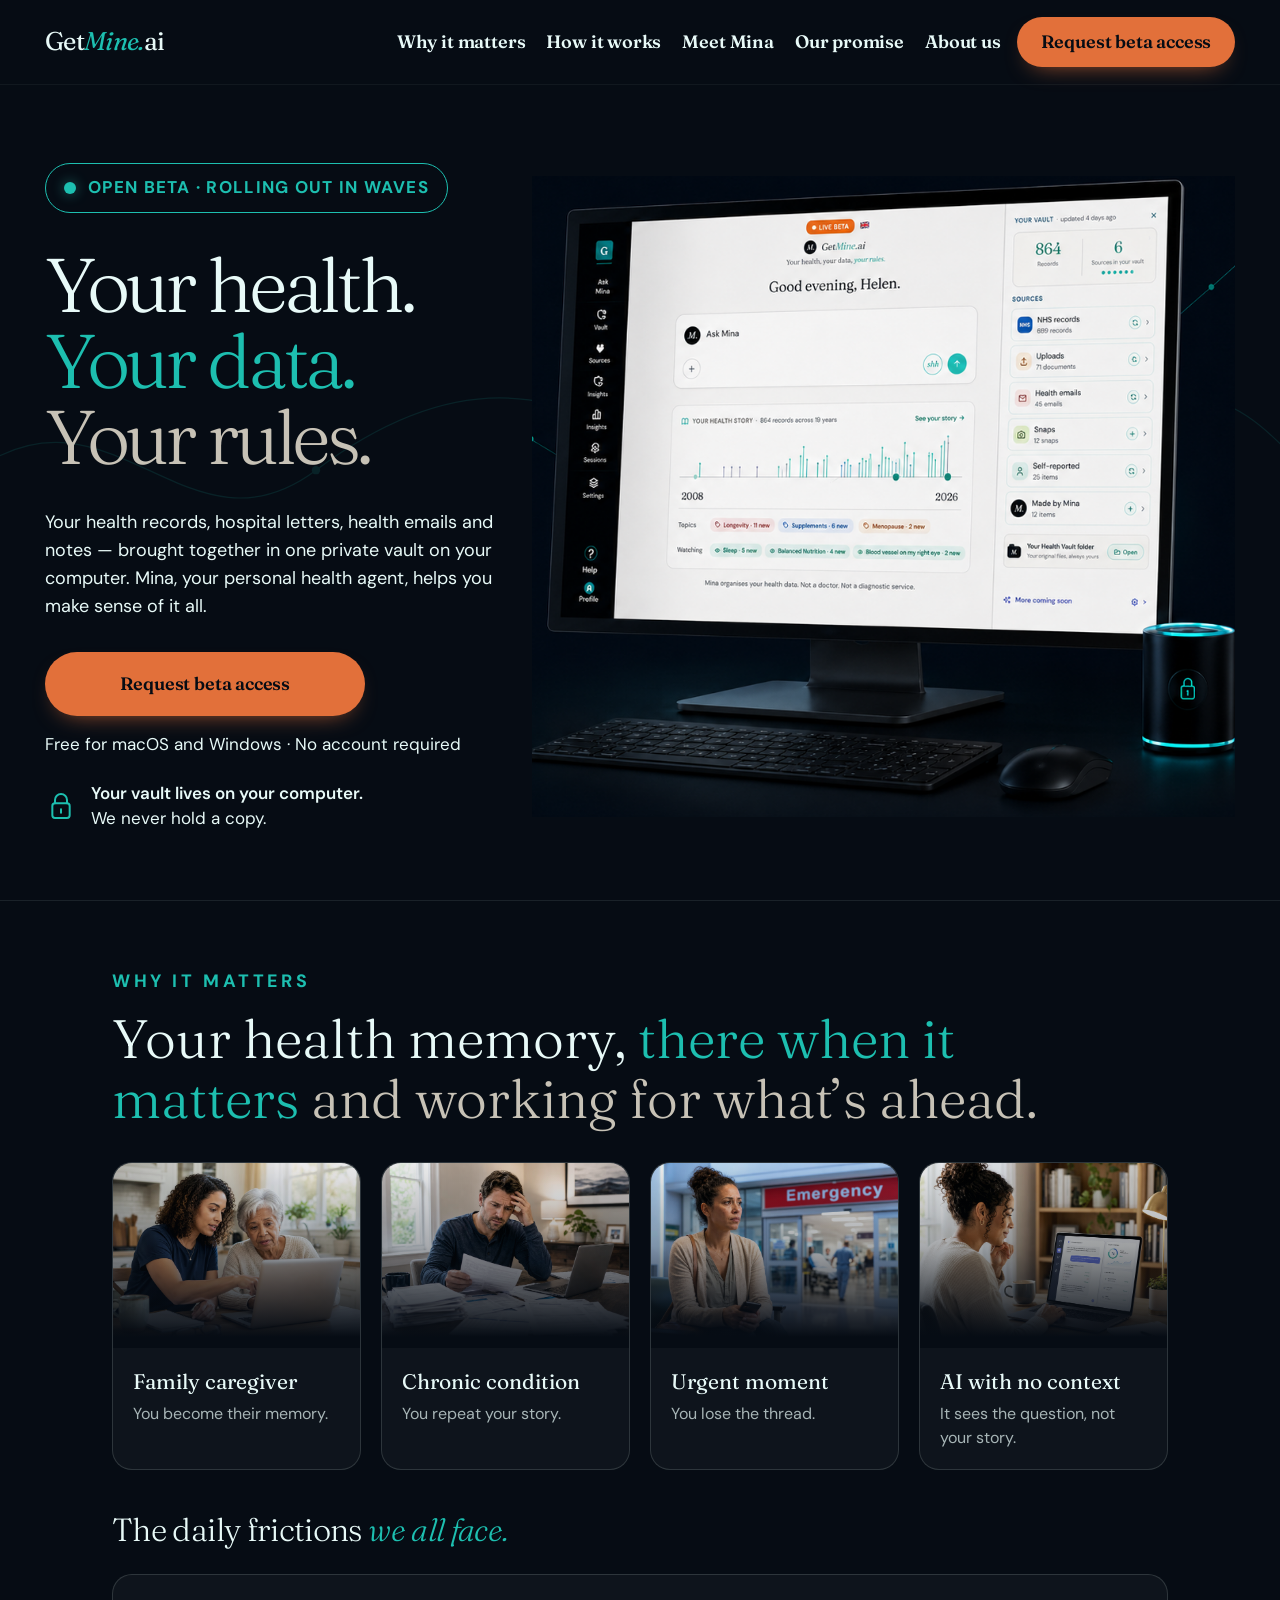
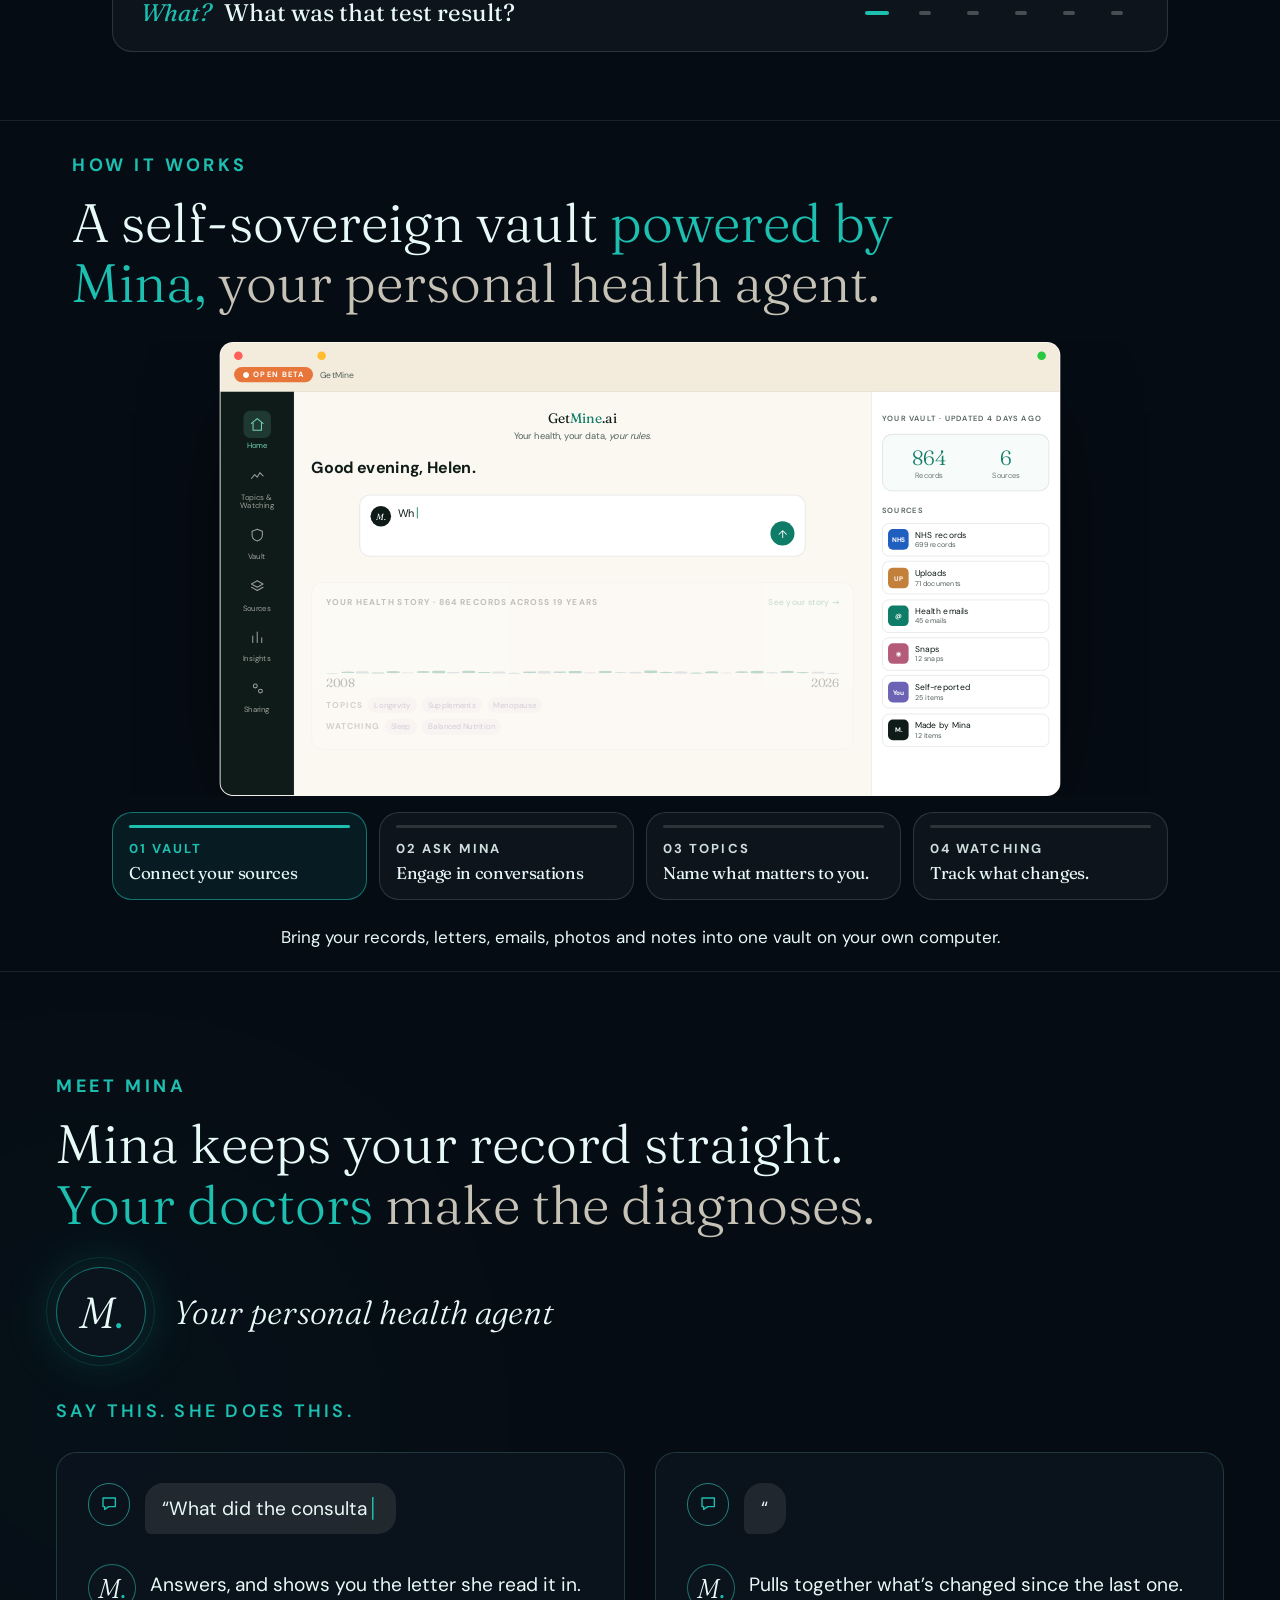
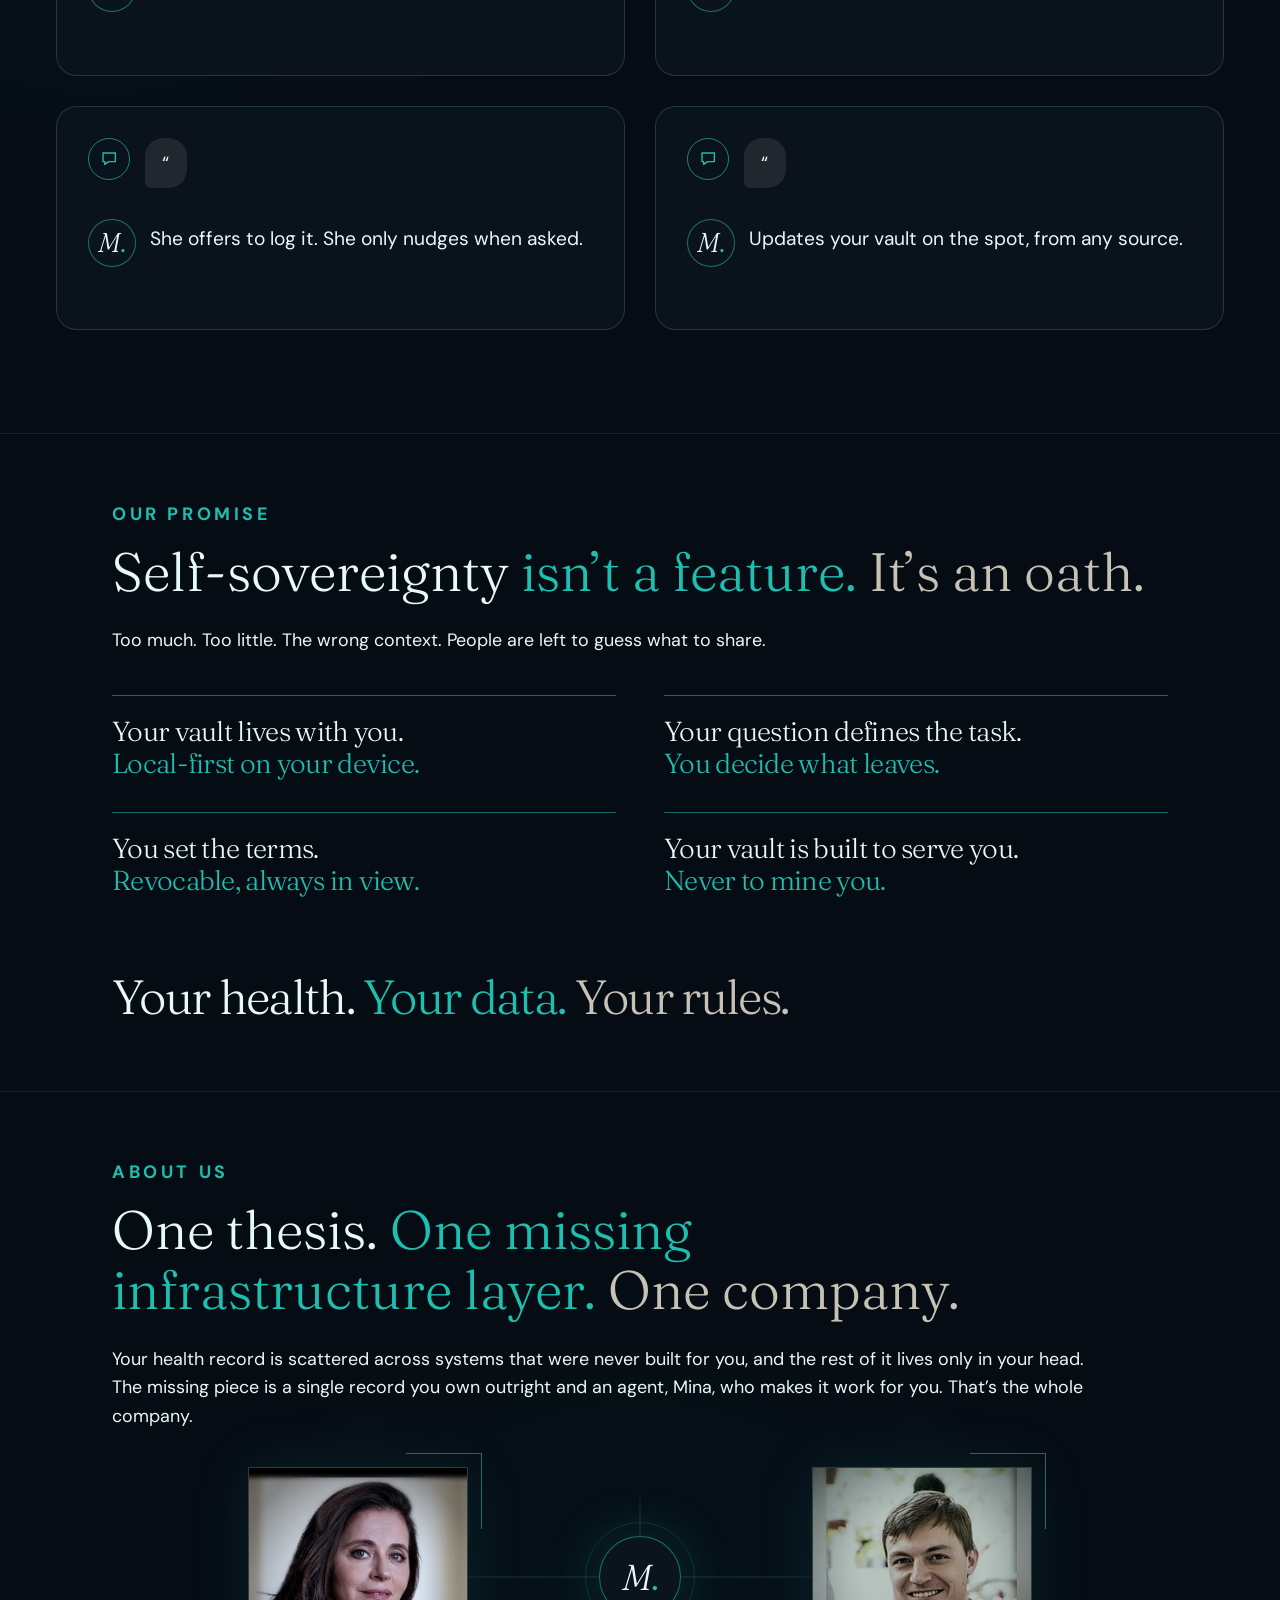
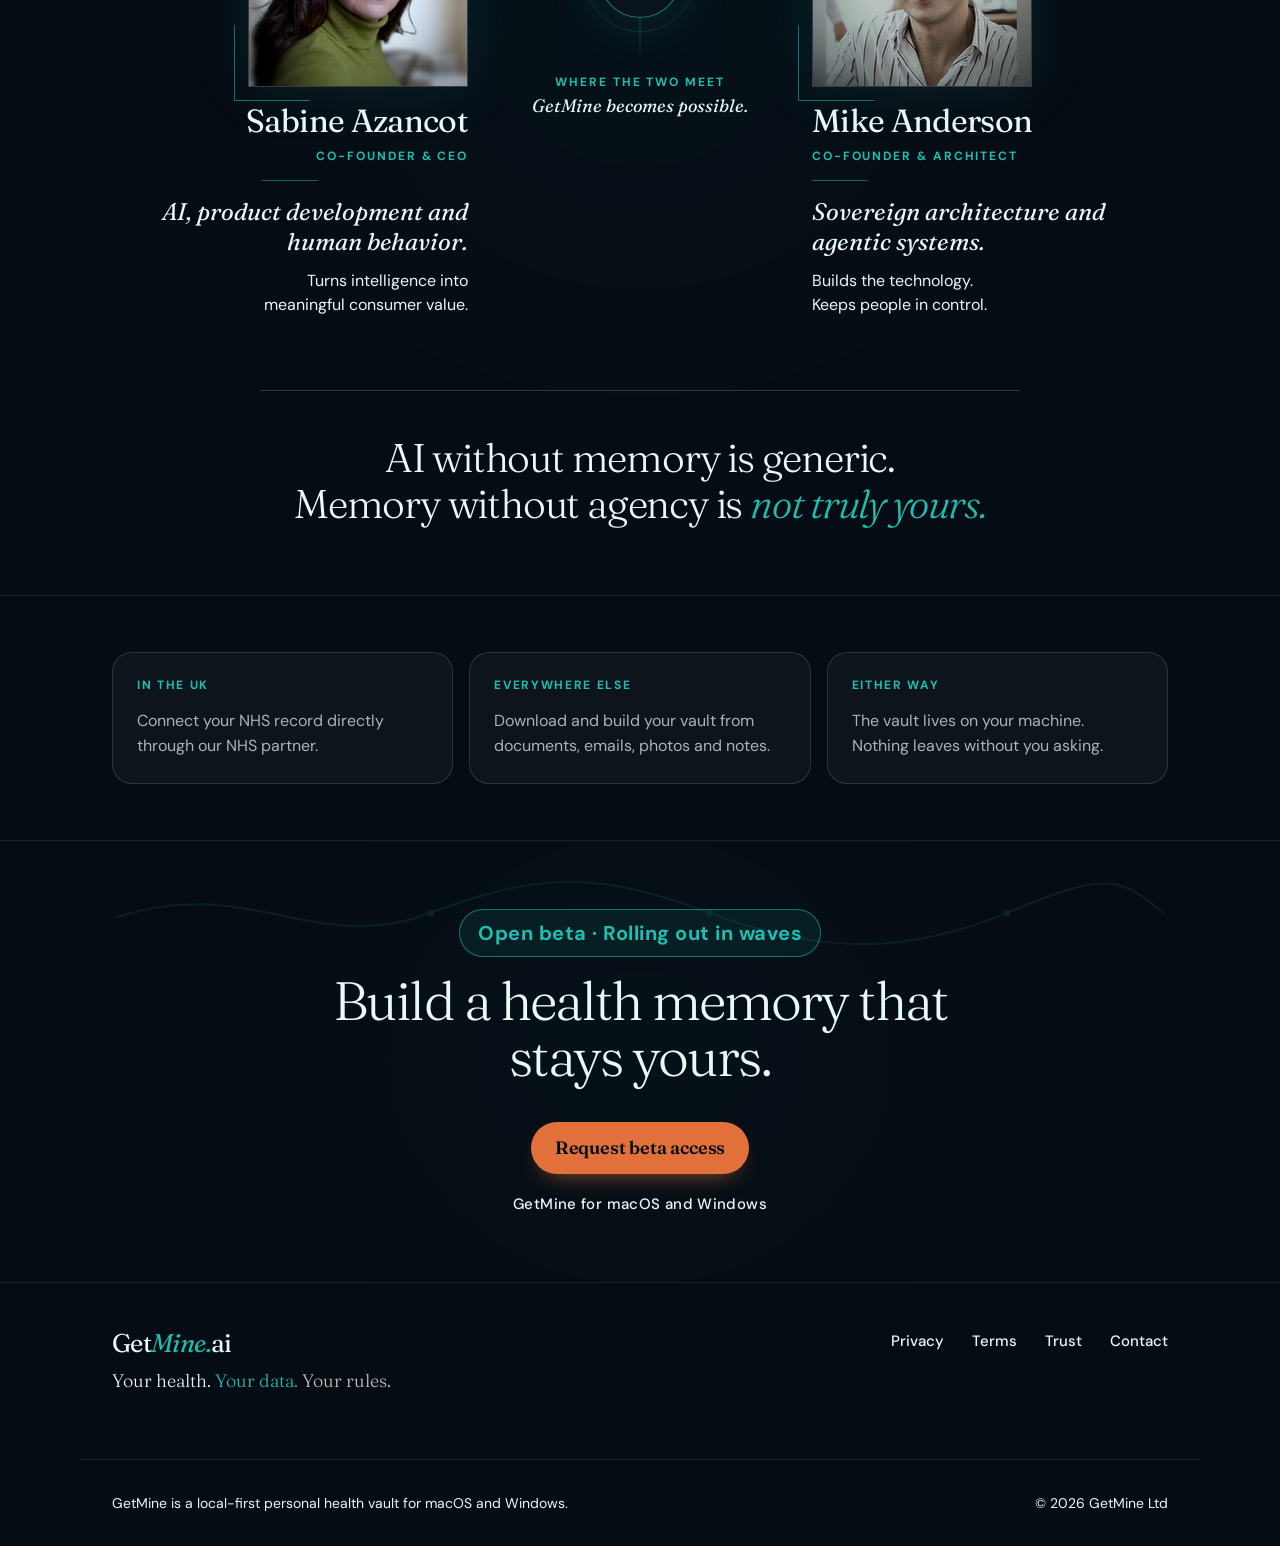
==== commit c6d48712: "Restore .nojekyll (Jekyll was hiding _astro, killing all CSS) + interim wording Co-Authored-By: Clau" ====
--- a/index.html
+++ b/index.html
@@ -3,7 +3,7 @@
 <link rel="stylesheet" href="/_astro/Footer.C17spD75.css">
 <link rel="stylesheet" href="/_astro/index.hlgjPLvU.css">
 <link rel="stylesheet" href="/_astro/Base.DleoplcY.css"></head> <body>  <header class="site-header" data-site-header data-astro-cid-dmqpwcec> <div class="nav-wrap wrap-wide" data-astro-cid-dmqpwcec> <div class="nav-left" data-astro-cid-dmqpwcec> <a class="wordmark" href="/#top" aria-label="GetMine.ai home" data-astro-cid-dmqpwcec> <span data-astro-cid-dmqpwcec>Get</span><em data-astro-cid-dmqpwcec>Mine.</em><span data-astro-cid-dmqpwcec>ai</span> </a> <nav class="desktop-nav" aria-label="Primary" data-astro-cid-dmqpwcec> <a href="/#why-it-matters" data-nav-link="why-it-matters" data-astro-cid-dmqpwcec>Why it matters<span aria-hidden="true" data-astro-cid-dmqpwcec></span></a><a href="/#how-it-works" data-nav-link="how-it-works" data-astro-cid-dmqpwcec>How it works<span aria-hidden="true" data-astro-cid-dmqpwcec></span></a><a href="/#meet-mina" data-nav-link="meet-mina" data-astro-cid-dmqpwcec>Meet Mina<span aria-hidden="true" data-astro-cid-dmqpwcec></span></a><a href="/#our-promise" data-nav-link="our-promise" data-astro-cid-dmqpwcec>Our promise<span aria-hidden="true" data-astro-cid-dmqpwcec></span></a><a href="/#about-us" data-nav-link="about-us" data-astro-cid-dmqpwcec>About us<span aria-hidden="true" data-astro-cid-dmqpwcec></span></a> </nav> </div> <div class="nav-actions" data-astro-cid-dmqpwcec> <a class="primary-cta desktop-action header-cta" href="/beta" data-astro-cid-dmqpwcec>Request beta access</a> <button class="menu-button" type="button" aria-expanded="false" aria-controls="mobile-navigation" aria-label="Open menu" data-menu-button data-astro-cid-dmqpwcec> <span data-astro-cid-dmqpwcec></span><span data-astro-cid-dmqpwcec></span><span data-astro-cid-dmqpwcec></span> </button> </div> </div> <div id="mobile-navigation" class="mobile-menu" aria-hidden="true" data-mobile-menu inert data-astro-cid-dmqpwcec> <nav class="wrap" aria-label="Mobile" data-astro-cid-dmqpwcec> <a href="/#why-it-matters" data-menu-link data-astro-cid-dmqpwcec>Why it matters</a><a href="/#how-it-works" data-menu-link data-astro-cid-dmqpwcec>How it works</a><a href="/#meet-mina" data-menu-link data-astro-cid-dmqpwcec>Meet Mina</a><a href="/#our-promise" data-menu-link data-astro-cid-dmqpwcec>Our promise</a><a href="/#about-us" data-menu-link data-astro-cid-dmqpwcec>About us</a> <a class="primary-cta" href="/beta" data-astro-cid-dmqpwcec>Request beta access</a> </nav> </div> </header> <section class="hero" id="top" data-astro-cid-bbe6dxrz> <svg class="memory-line" viewBox="0 0 1600 520" aria-hidden="true" data-astro-cid-bbe6dxrz> <path d="M0 306 C165 190 255 422 410 306 S700 190 845 306 S1140 422 1290 306 S1500 190 1600 306" data-astro-cid-bbe6dxrz></path> <circle cx="410" cy="306" r="5" data-astro-cid-bbe6dxrz></circle> <circle cx="845" cy="306" r="5" data-astro-cid-bbe6dxrz></circle> <circle cx="1290" cy="306" r="5" data-astro-cid-bbe6dxrz></circle> </svg> <div class="hero-grid" data-astro-cid-bbe6dxrz> <div class="hero-copy" data-astro-cid-bbe6dxrz> <span class="hero-badge" data-astro-cid-bbe6dxrz> <span aria-hidden="true" data-astro-cid-bbe6dxrz></span>
-OPEN BETA · FREE TO DOWNLOAD
+OPEN BETA · ROLLING OUT IN WAVES
 </span> <h1 data-astro-cid-bbe6dxrz> <span data-astro-cid-bbe6dxrz>Your health.</span> <span data-astro-cid-bbe6dxrz>Your data.</span> <span data-astro-cid-bbe6dxrz>Your rules.</span> </h1> <p class="hero-intro" data-astro-cid-bbe6dxrz>
 Your health records, hospital letters, health emails and notes — brought
         together in one private vault on your computer. Mina, your personal health
